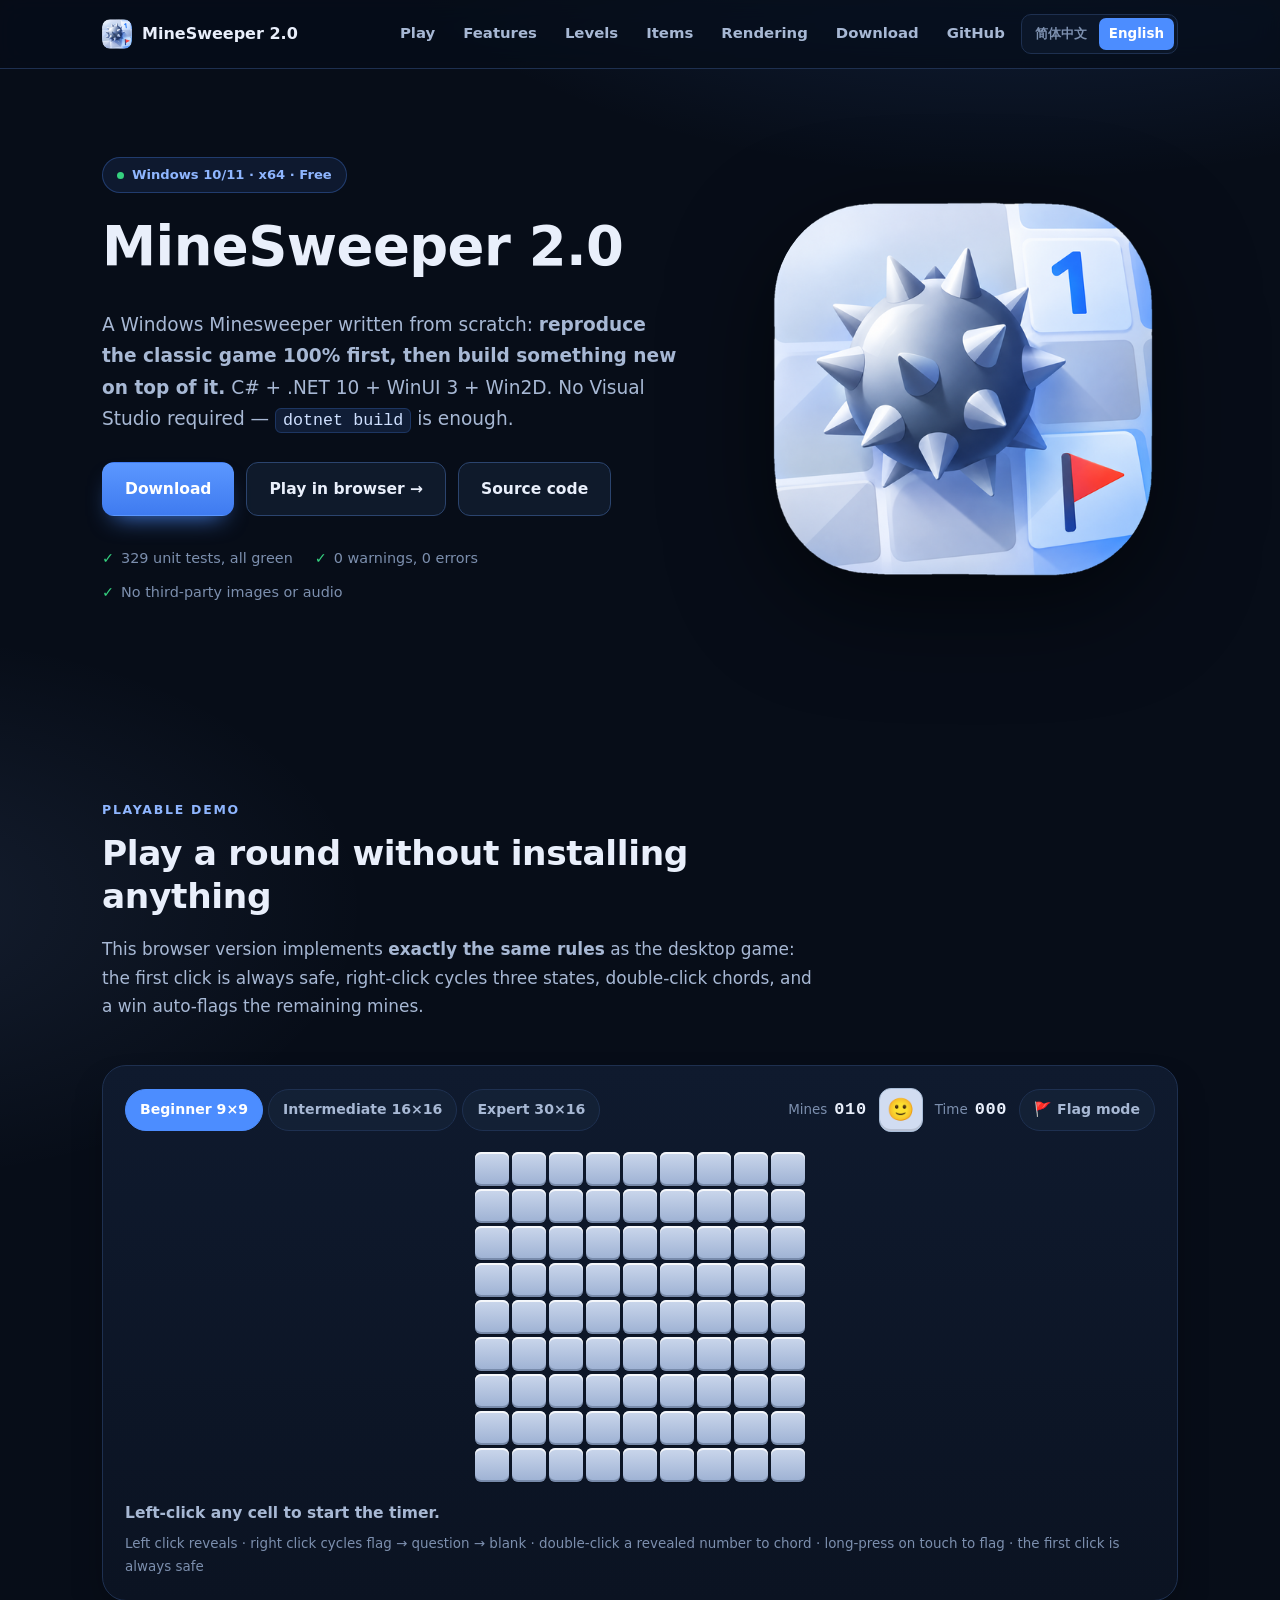
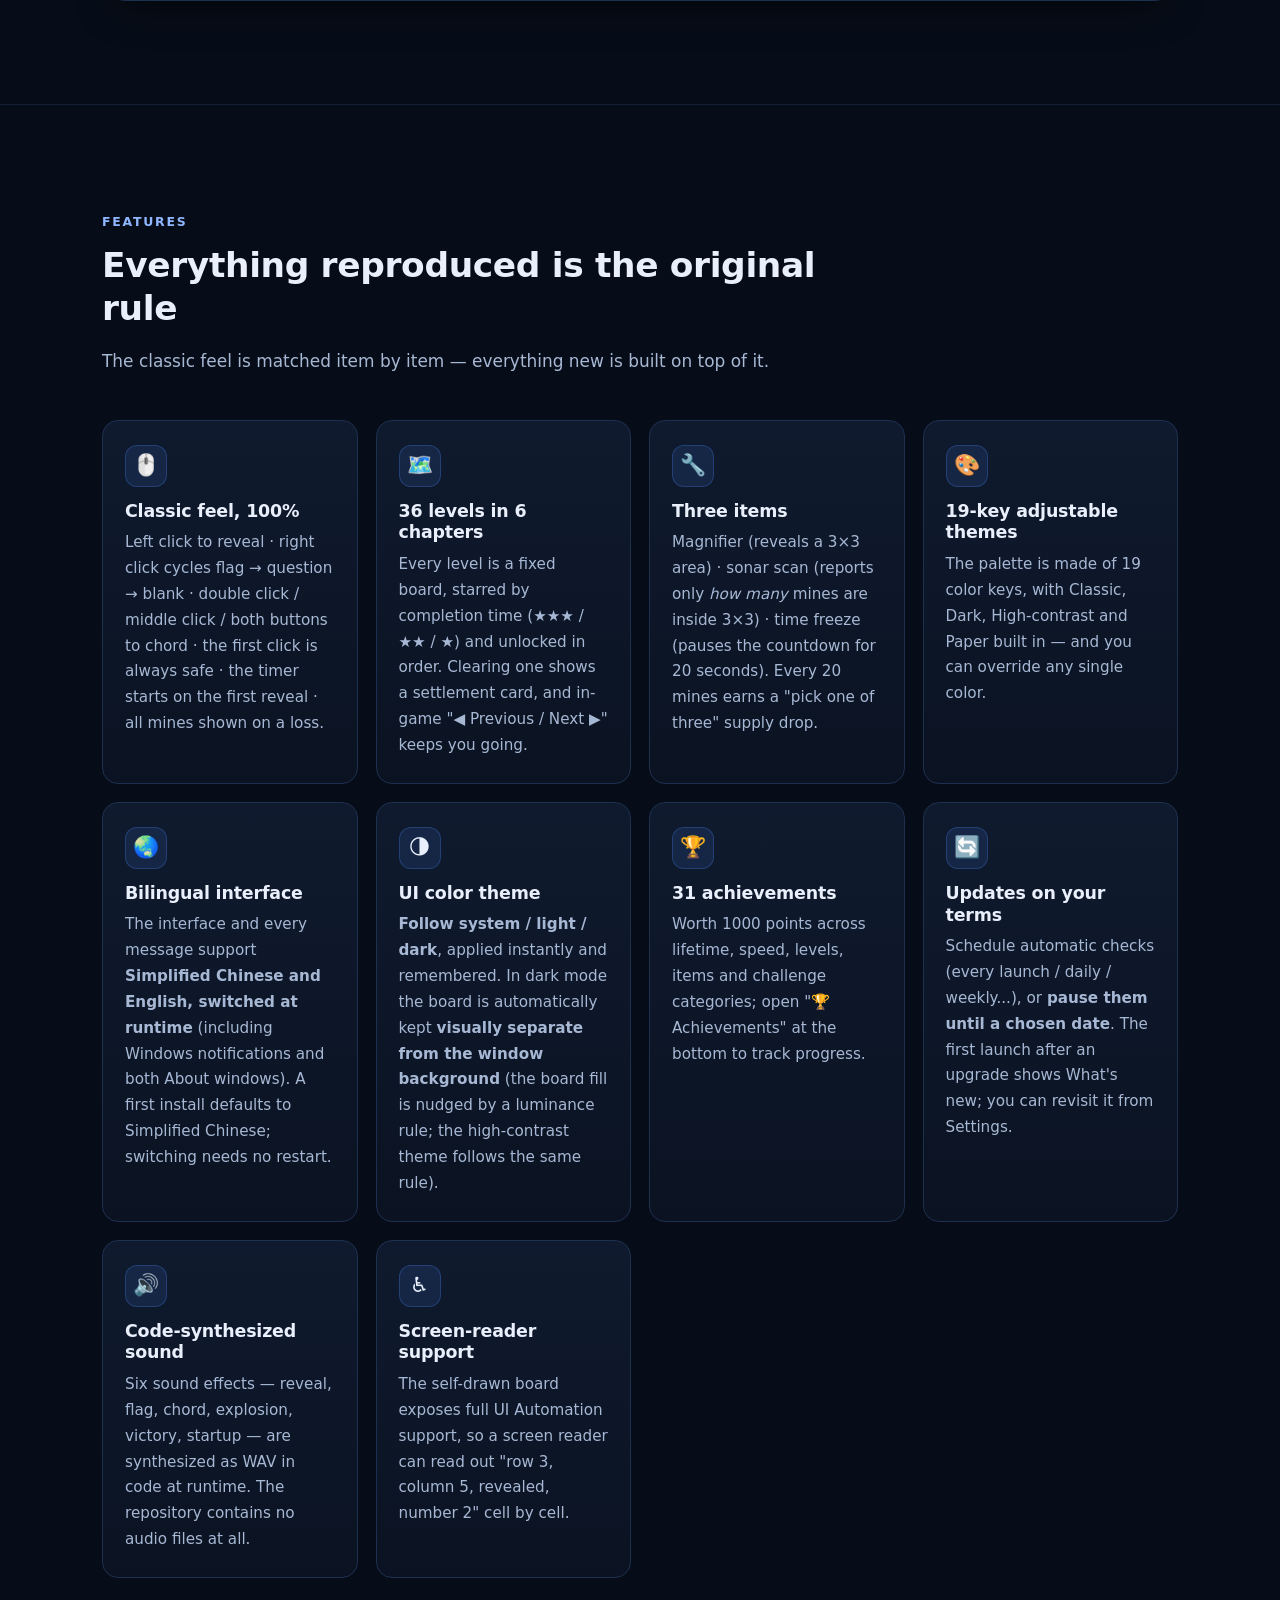
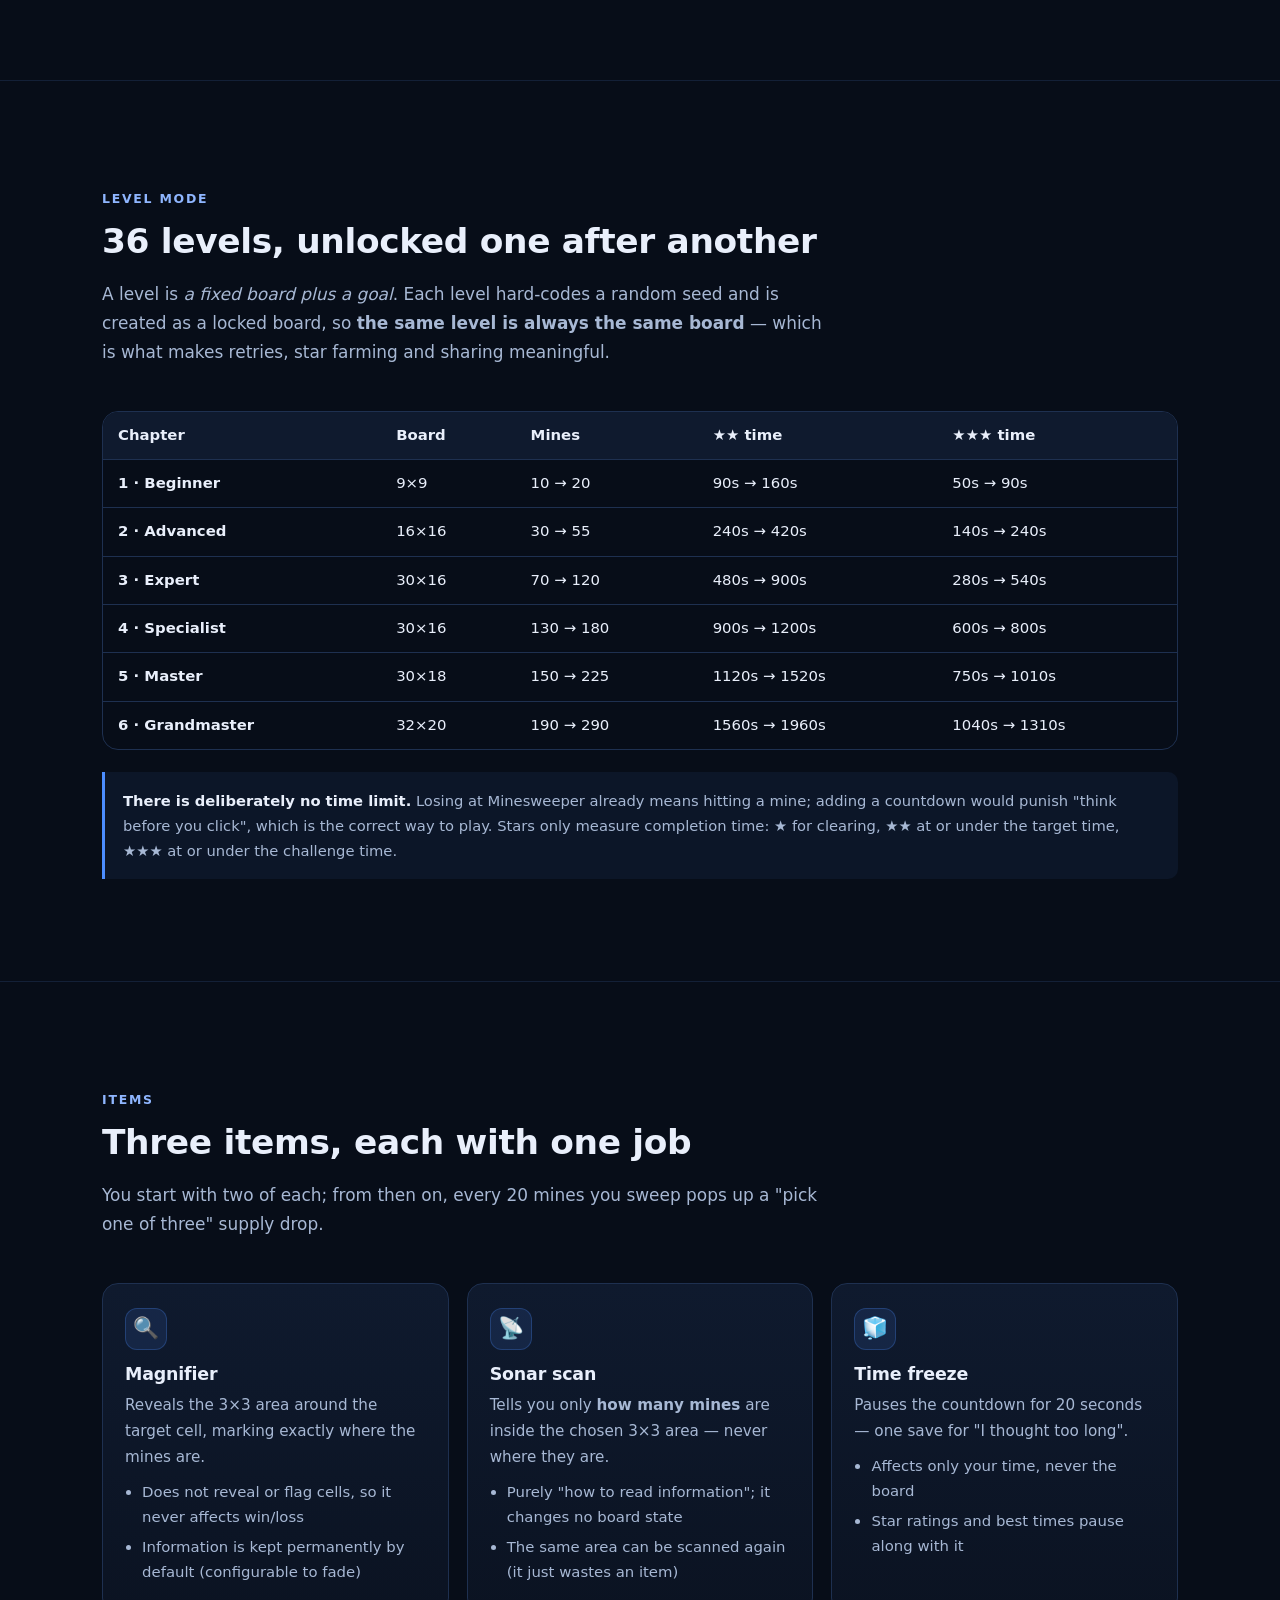
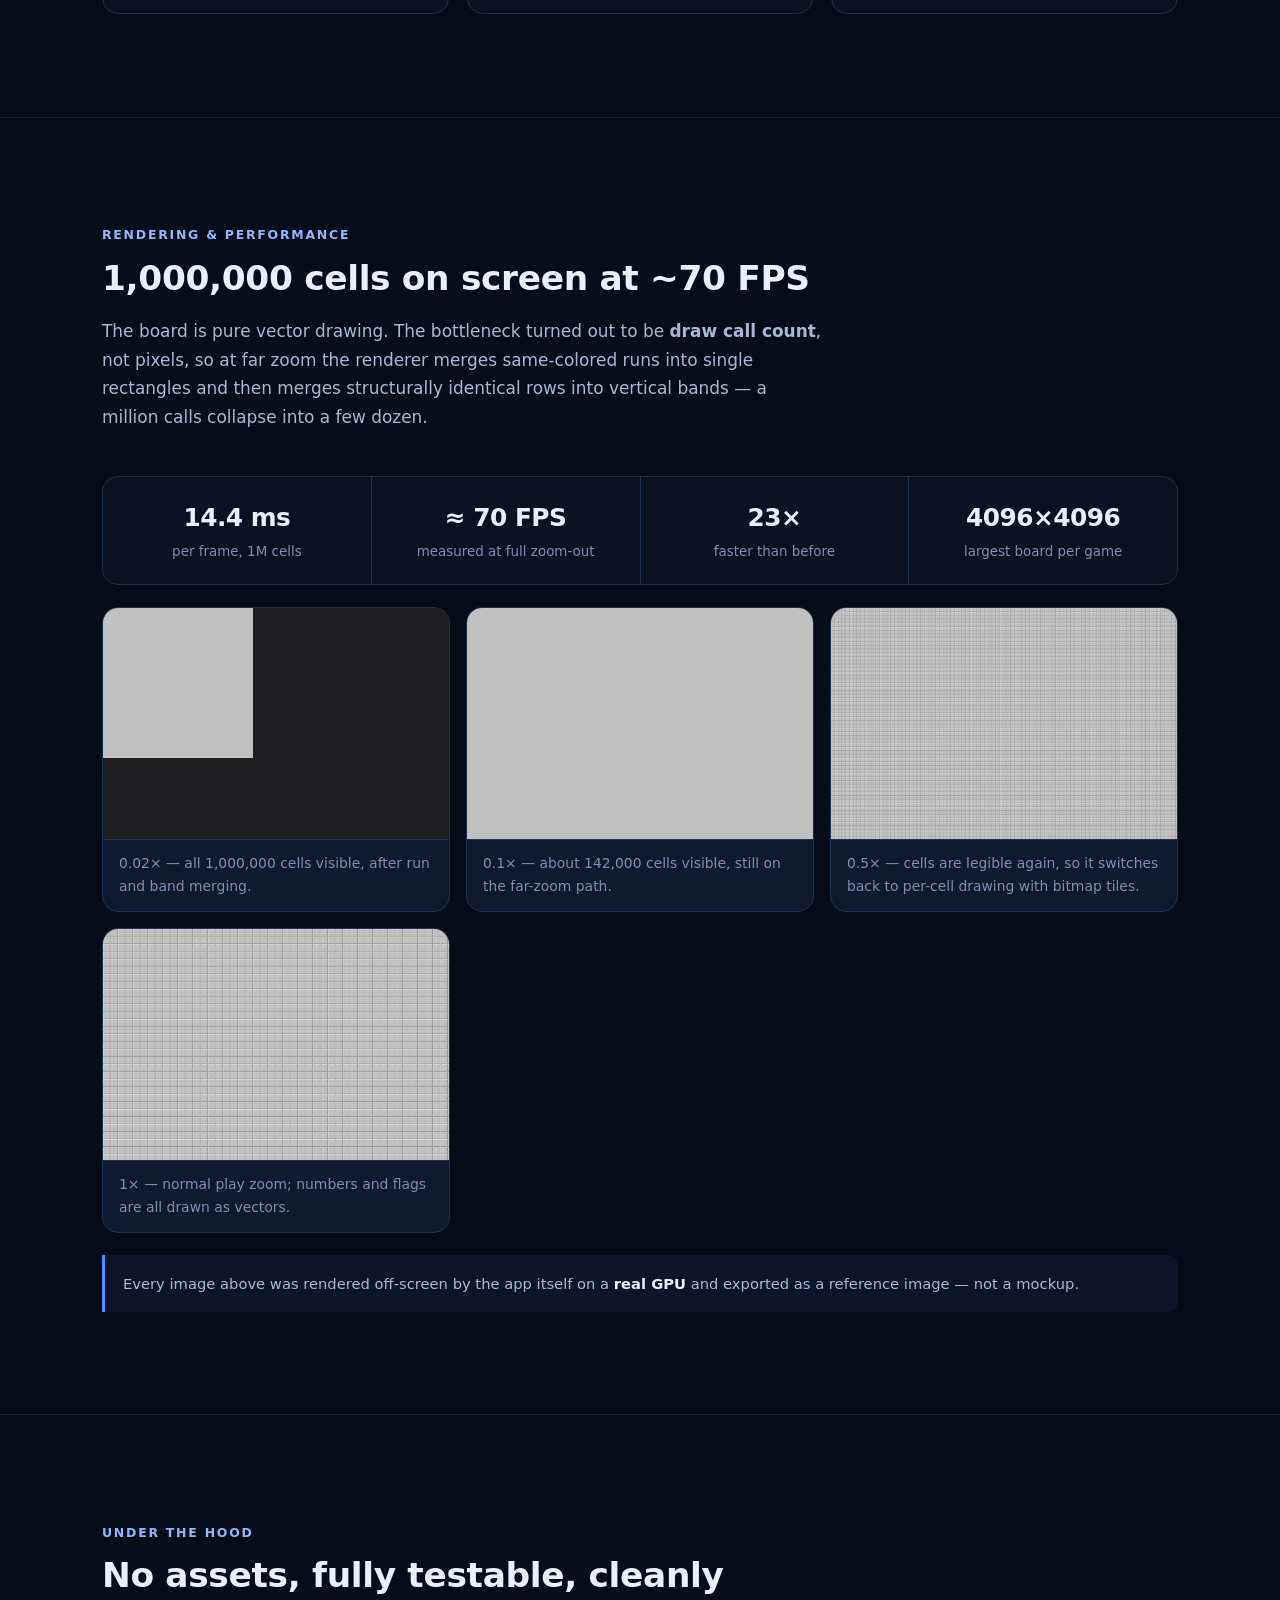
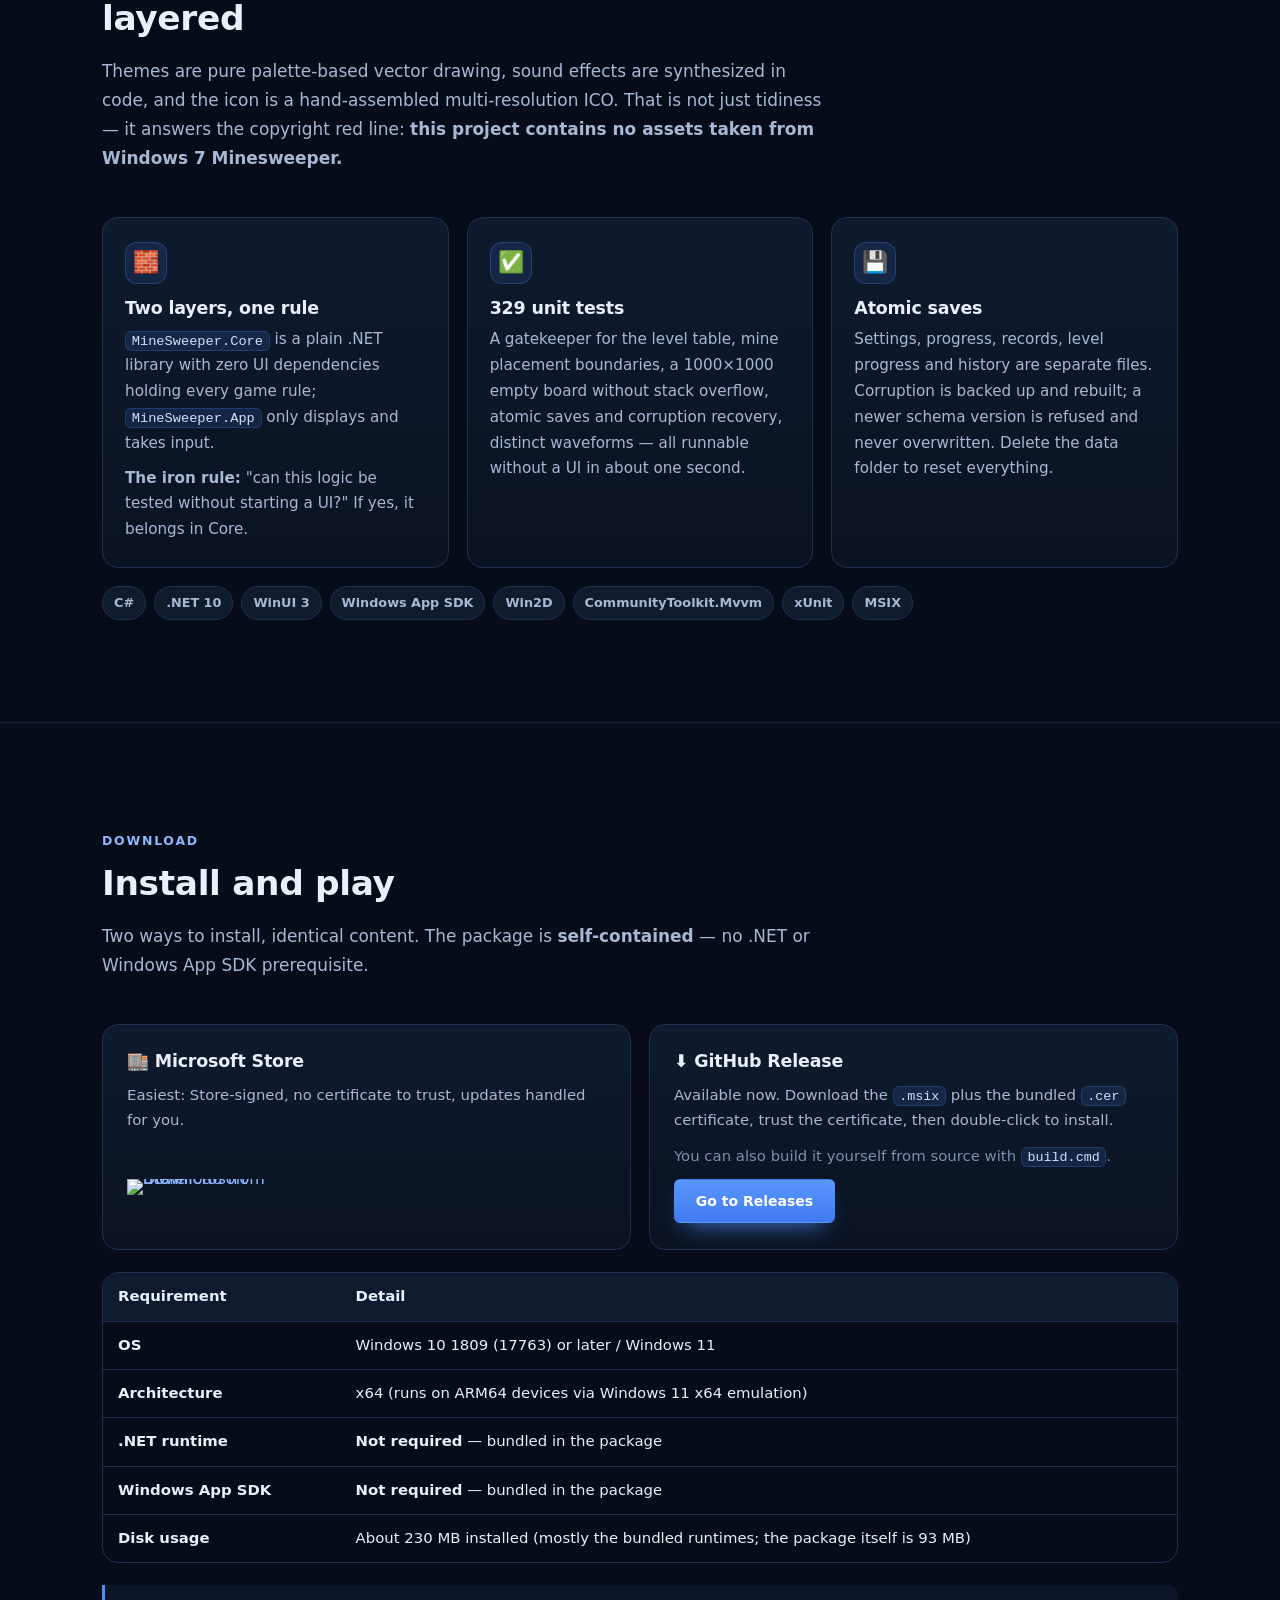
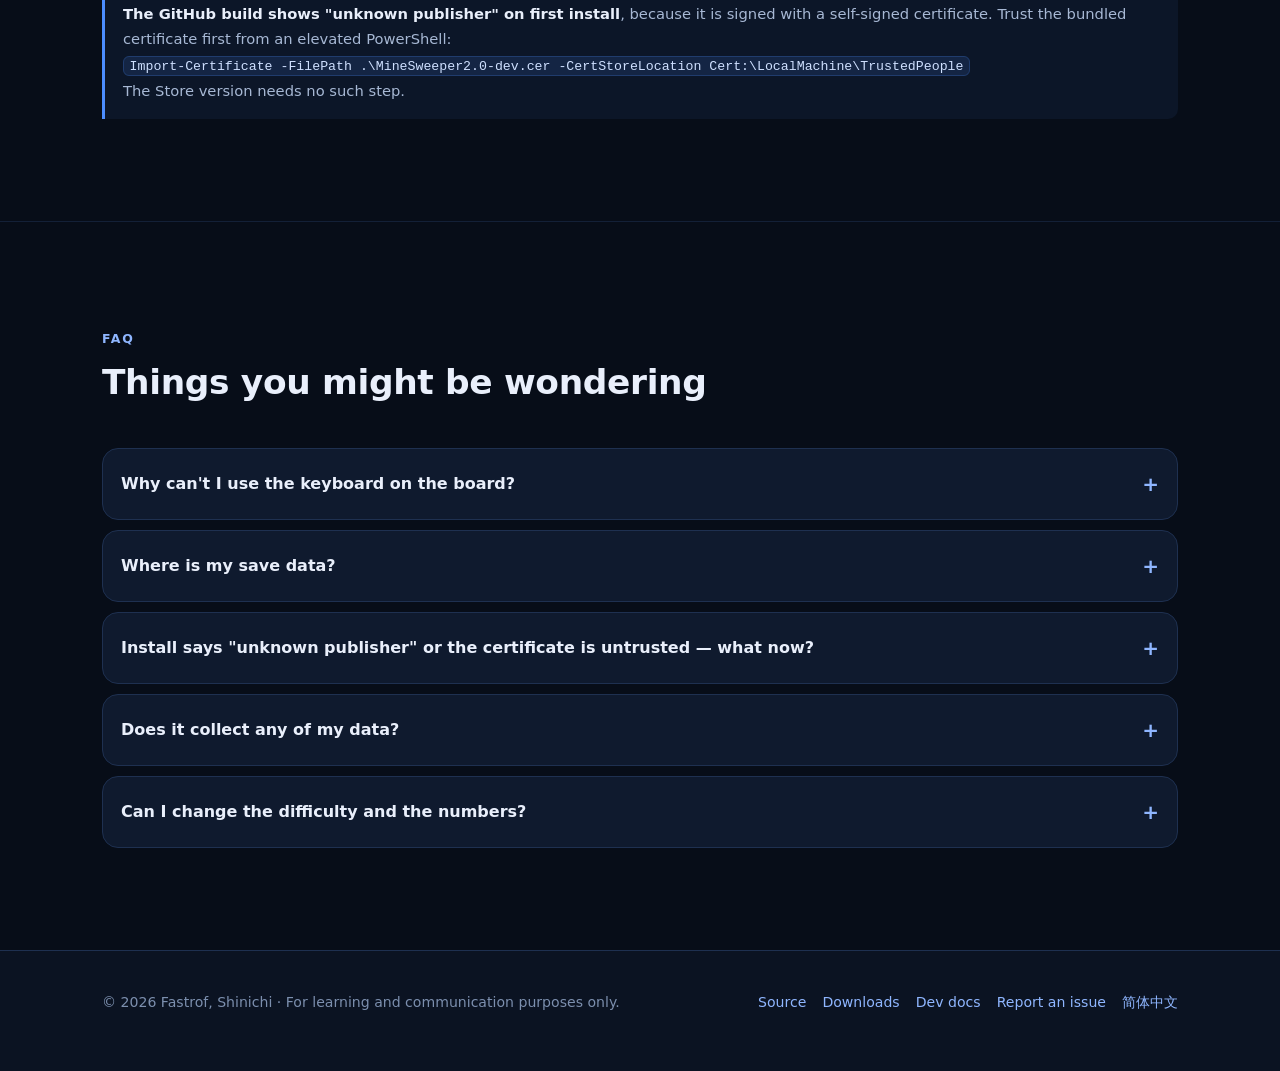
==== docs/en.html @ 9ddb2cdd "Add files via upload" ====
<!DOCTYPE html>
<html lang="en">
<head>
<meta charset="utf-8">
<meta name="viewport" content="width=device-width, initial-scale=1">
<title>MineSweeper 2.0 — a Windows Minesweeper written from scratch</title>
<meta name="description" content="MineSweeper 2.0 is a Windows Minesweeper written from scratch: the classic game reproduced 100%, plus 36 levels, three items, 19-key adjustable themes and code-synthesized sound. No third-party assets, fully offline, collects nothing.">
<meta name="theme-color" content="#070d18">
<meta name="color-scheme" content="dark">

<!-- Social preview -->
<meta property="og:type" content="website">
<meta property="og:title" content="MineSweeper 2.0">
<meta property="og:description" content="Classic Minesweeper reproduced 100% · 36 levels · three items · zero third-party assets · fully offline">
<meta property="og:image" content="assets/img/og-1200x630.png">
<meta property="og:locale" content="en_US">
<meta name="twitter:card" content="summary_large_image">
<meta name="twitter:image" content="assets/img/og-1200x630.png">

<link rel="icon" href="assets/img/favicon.ico" sizes="any">
<link rel="icon" type="image/png" href="assets/img/favicon-32.png">
<link rel="apple-touch-icon" href="assets/img/apple-touch-icon.png">
<link rel="stylesheet" href="assets/css/style.css">
</head>
<body>

<!-- ============================== Header ============================== -->
<header class="site-header">
  <div class="container">
    <a class="brand" href="#top">
      <img src="assets/img/icon-96.png" alt="" width="30" height="30">
      <span>MineSweeper 2.0</span>
    </a>

    <button class="nav-toggle" type="button" aria-expanded="false" aria-controls="site-nav">☰</button>

    <nav class="nav" id="site-nav">
      <a href="#play">Play</a>
      <a href="#features">Features</a>
      <a href="#levels">Levels</a>
      <a href="#items">Items</a>
      <a href="#render">Rendering</a>
      <a href="#download">Download</a>
      <a href="https://github.com/Fastrof/Minesweeper2.0" target="_blank" rel="noopener">GitHub</a>
      <span class="lang">
        <a href="index.html" hreflang="zh-CN" lang="zh-CN">简体中文</a>
        <span class="is-current">English</span>
      </span>
    </nav>
  </div>
</header>

<main id="top">

  <!-- ============================== Hero ============================== -->
  <section class="hero">
    <div class="container">
      <div class="hero-text">
        <p class="hero-tag"><span class="dot" aria-hidden="true"></span> Windows 10/11 · x64 · Free</p>
        <h1>MineSweeper 2.0</h1>
        <p class="lead">
          A Windows Minesweeper written from scratch: <strong>reproduce the classic game 100% first, then build something new on top of it.</strong>
          C# + .NET 10 + WinUI 3 + Win2D. No Visual Studio required — <code>dotnet build</code> is enough.
        </p>

        <div class="btn-row">
          <a class="btn btn--primary" href="https://github.com/Fastrof/Minesweeper2.0/releases" target="_blank" rel="noopener">Download</a>
          <a class="btn btn--ghost" href="#play">Play in browser →</a>
          <a class="btn btn--ghost" href="https://github.com/Fastrof/Minesweeper2.0" target="_blank" rel="noopener">Source code</a>
        </div>

        <ul class="hero-stats">
          <li>329 unit tests, all green</li>
          <li>0 warnings, 0 errors</li>
          <li>No third-party images or audio</li>
        </ul>
      </div>

      <div class="hero-art">
        <img src="assets/img/icon-512.png" alt="MineSweeper 2.0 icon" width="512" height="512">
      </div>
    </div>
  </section>

  <!-- ============================== Playable demo ============================== -->
  <section class="section" id="play">
    <div class="container">
      <div class="section-head reveal">
        <p class="eyebrow">Playable demo</p>
        <h2>Play a round without installing anything</h2>
        <p class="lead">
          This browser version implements <strong>exactly the same rules</strong> as the desktop game:
          the first click is always safe, right-click cycles three states, double-click chords, and a win auto-flags the remaining mines.
        </p>
      </div>

      <div class="game reveal" id="game">
        <div class="game-bar">
          <div class="game-diff" role="group" aria-label="Difficulty">
            <button class="chip is-active" type="button" data-diff="beginner">Beginner 9×9</button>
            <button class="chip" type="button" data-diff="intermediate">Intermediate 16×16</button>
            <button class="chip" type="button" data-diff="expert">Expert 30×16</button>
          </div>
          <div class="game-counters">
            <span class="counter"><span>Mines</span><b id="gm-mines">010</b></span>
            <button class="smiley" type="button" id="gm-reset" title="Restart" aria-label="Restart">🙂</button>
            <span class="counter"><span>Time</span><b id="gm-time">000</b></span>
            <button class="chip" type="button" id="gm-flagmode" title="For touch devices: left click places a flag">🚩 Flag mode</button>
          </div>
        </div>

        <div class="board-wrap">
          <div class="board" id="gm-board" role="grid" aria-label="Minesweeper board"></div>
        </div>

        <p class="game-msg" id="gm-msg" role="status" aria-live="polite">Left-click any cell to start the timer.</p>
        <p class="game-tip">
          Left click reveals · right click cycles flag → question → blank · double-click a revealed number to chord ·
          long-press on touch to flag · the first click is always safe
        </p>
      </div>
    </div>
  </section>

  <!-- ============================== Features ============================== -->
  <section class="section" id="features">
    <div class="container">
      <div class="section-head reveal">
        <p class="eyebrow">Features</p>
        <h2>Everything reproduced is the original rule</h2>
        <p class="lead">The classic feel is matched item by item — everything new is built on top of it.</p>
      </div>

      <div class="cards">
        <article class="card reveal">
          <div class="ico" aria-hidden="true">🖱️</div>
          <h3>Classic feel, 100%</h3>
          <p>Left click to reveal · right click cycles flag → question → blank · double click / middle click / both buttons to chord · the first click is always safe · the timer starts on the first reveal · all mines shown on a loss.</p>
        </article>

        <article class="card reveal">
          <div class="ico" aria-hidden="true">🗺️</div>
          <h3>36 levels in 6 chapters</h3>
          <p>Every level is a fixed board, starred by completion time (★★★ / ★★ / ★) and unlocked in order. Clearing one shows a settlement card, and in-game "◀ Previous / Next ▶" keeps you going.</p>
        </article>

        <article class="card reveal">
          <div class="ico" aria-hidden="true">🔧</div>
          <h3>Three items</h3>
          <p>Magnifier (reveals a 3×3 area) · sonar scan (reports only <em>how many</em> mines are inside 3×3) · time freeze (pauses the countdown for 20 seconds). Every 20 mines earns a "pick one of three" supply drop.</p>
        </article>

        <article class="card reveal">
          <div class="ico" aria-hidden="true">🎨</div>
          <h3>19-key adjustable themes</h3>
          <p>The palette is made of 19 color keys, with Classic, Dark, High-contrast and Paper built in — and you can override any single color.</p>
        </article>

        <article class="card reveal">
          <div class="ico" aria-hidden="true">🌏</div>
          <h3>Bilingual interface</h3>
          <p>The interface and every message support <b>Simplified Chinese and English, switched at runtime</b> (including Windows notifications and both About windows). A first install defaults to Simplified Chinese; switching needs no restart.</p>
        </article>

        <article class="card reveal">
          <div class="ico" aria-hidden="true">🌗</div>
          <h3>UI color theme</h3>
          <p><b>Follow system / light / dark</b>, applied instantly and remembered. In dark mode the board is automatically kept <b>visually separate from the window background</b> (the board fill is nudged by a luminance rule; the high-contrast theme follows the same rule).</p>
        </article>

        <article class="card reveal">
          <div class="ico" aria-hidden="true">🏆</div>
          <h3>31 achievements</h3>
          <p>Worth 1000 points across lifetime, speed, levels, items and challenge categories; open "&#127942; Achievements" at the bottom to track progress.</p>
        </article>

        <article class="card reveal">
          <div class="ico" aria-hidden="true">🔄</div>
          <h3>Updates on your terms</h3>
          <p>Schedule automatic checks (every launch / daily / weekly...), or <b>pause them until a chosen date</b>. The first launch after an upgrade shows What's new; you can revisit it from Settings.</p>
        </article>

        <article class="card reveal">
          <div class="ico" aria-hidden="true">🔊</div>
          <h3>Code-synthesized sound</h3>
          <p>Six sound effects — reveal, flag, chord, explosion, victory, startup — are synthesized as WAV in code at runtime. The repository contains no audio files at all.</p>
        </article>

        <article class="card reveal">
          <div class="ico" aria-hidden="true">♿</div>
          <h3>Screen-reader support</h3>
          <p>The self-drawn board exposes full UI Automation support, so a screen reader can read out "row 3, column 5, revealed, number 2" cell by cell.</p>
        </article>
      </div>
    </div>
  </section>

  <!-- ============================== Levels ============================== -->
  <section class="section" id="levels">
    <div class="container">
      <div class="section-head reveal">
        <p class="eyebrow">Level mode</p>
        <h2>36 levels, unlocked one after another</h2>
        <p class="lead">
          A level is <em>a fixed board plus a goal</em>. Each level hard-codes a random seed and is created as a locked board, so
          <strong>the same level is always the same board</strong> — which is what makes retries, star farming and sharing meaningful.
        </p>
      </div>

      <div class="table-wrap reveal">
        <table>
          <thead>
            <tr><th>Chapter</th><th>Board</th><th>Mines</th><th>★★ time</th><th>★★★ time</th></tr>
          </thead>
          <tbody>
            <tr><td>1 · Beginner</td><td>9×9</td><td>10 → 20</td><td>90s → 160s</td><td>50s → 90s</td></tr>
            <tr><td>2 · Advanced</td><td>16×16</td><td>30 → 55</td><td>240s → 420s</td><td>140s → 240s</td></tr>
            <tr><td>3 · Expert</td><td>30×16</td><td>70 → 120</td><td>480s → 900s</td><td>280s → 540s</td></tr>
            <tr><td>4 · Specialist</td><td>30×16</td><td>130 → 180</td><td>900s → 1200s</td><td>600s → 800s</td></tr>
            <tr><td>5 · Master</td><td>30×18</td><td>150 → 225</td><td>1120s → 1520s</td><td>750s → 1010s</td></tr>
            <tr><td>6 · Grandmaster</td><td>32×20</td><td>190 → 290</td><td>1560s → 1960s</td><td>1040s → 1310s</td></tr>
          </tbody>
        </table>
      </div>

      <div class="callout reveal">
        <strong>There is deliberately no time limit.</strong> Losing at Minesweeper already means hitting a mine; adding a countdown would punish
        "think before you click", which is the correct way to play. Stars only measure completion time:
        ★ for clearing, ★★ at or under the target time, ★★★ at or under the challenge time.
      </div>
    </div>
  </section>

  <!-- ============================== Items ============================== -->
  <section class="section" id="items">
    <div class="container">
      <div class="section-head reveal">
        <p class="eyebrow">Items</p>
        <h2>Three items, each with one job</h2>
        <p class="lead">You start with two of each; from then on, every 20 mines you sweep pops up a "pick one of three" supply drop.</p>
      </div>

      <div class="cards">
        <article class="card reveal">
          <div class="ico" aria-hidden="true">🔍</div>
          <h3>Magnifier</h3>
          <p>Reveals the 3×3 area around the target cell, marking exactly where the mines are.</p>
          <ul>
            <li>Does not reveal or flag cells, so it never affects win/loss</li>
            <li>Information is kept permanently by default (configurable to fade)</li>
          </ul>
        </article>

        <article class="card reveal">
          <div class="ico" aria-hidden="true">📡</div>
          <h3>Sonar scan</h3>
          <p>Tells you only <strong>how many mines</strong> are inside the chosen 3×3 area — never where they are.</p>
          <ul>
            <li>Purely "how to read information"; it changes no board state</li>
            <li>The same area can be scanned again (it just wastes an item)</li>
          </ul>
        </article>

        <article class="card reveal">
          <div class="ico" aria-hidden="true">🧊</div>
          <h3>Time freeze</h3>
          <p>Pauses the countdown for 20 seconds — one save for "I thought too long".</p>
          <ul>
            <li>Affects only your time, never the board</li>
            <li>Star ratings and best times pause along with it</li>
          </ul>
        </article>
      </div>
    </div>
  </section>

  <!-- ============================== Rendering ============================== -->
  <section class="section" id="render">
    <div class="container">
      <div class="section-head reveal">
        <p class="eyebrow">Rendering &amp; performance</p>
        <h2>1,000,000 cells on screen at ~70 FPS</h2>
        <p class="lead">
          The board is pure vector drawing. The bottleneck turned out to be <strong>draw call count</strong>, not pixels, so at far zoom the renderer
          merges same-colored runs into single rectangles and then merges structurally identical rows into vertical bands — a million calls collapse
          into a few dozen.
        </p>
      </div>

      <ul class="stat-band reveal">
        <li><b>14.4 ms</b><span>per frame, 1M cells</span></li>
        <li><b>≈ 70 FPS</b><span>measured at full zoom-out</span></li>
        <li><b>23×</b><span>faster than before</span></li>
        <li><b>4096×4096</b><span>largest board per game</span></li>
      </ul>

      <div class="gallery" style="margin-top:22px">
        <figure class="figure reveal">
          <img src="assets/img/board-full.png" alt="1000x1000 board rendered fully zoomed out" width="1200" height="800" loading="lazy">
          <figcaption>0.02× — all 1,000,000 cells visible, after run and band merging.</figcaption>
        </figure>
        <figure class="figure reveal">
          <img src="assets/img/board-zoom-01.png" alt="Board at 0.1x zoom" width="1200" height="800" loading="lazy">
          <figcaption>0.1× — about 142,000 cells visible, still on the far-zoom path.</figcaption>
        </figure>
        <figure class="figure reveal">
          <img src="assets/img/board-zoom-05.png" alt="Board at 0.5x zoom" width="1200" height="800" loading="lazy">
          <figcaption>0.5× — cells are legible again, so it switches back to per-cell drawing with bitmap tiles.</figcaption>
        </figure>
        <figure class="figure reveal">
          <img src="assets/img/board-zoom-1.png" alt="Board at 1x zoom" width="1200" height="800" loading="lazy">
          <figcaption>1× — normal play zoom; numbers and flags are all drawn as vectors.</figcaption>
        </figure>
</div>

      <div class="callout reveal">
        Every image above was rendered off-screen by the app itself on a <strong>real GPU</strong> and exported as a reference image — not a mockup.
      </div>
    </div>
  </section>

  <!-- ============================== Tech ============================== -->
  <section class="section" id="tech">
    <div class="container">
      <div class="section-head reveal">
        <p class="eyebrow">Under the hood</p>
        <h2>No assets, fully testable, cleanly layered</h2>
        <p class="lead">
          Themes are pure palette-based vector drawing, sound effects are synthesized in code, and the icon is a hand-assembled multi-resolution ICO.
          That is not just tidiness — it answers the copyright red line: <strong>this project contains no assets taken from Windows 7 Minesweeper.</strong>
        </p>
      </div>

      <div class="cards">
        <article class="card reveal">
          <div class="ico" aria-hidden="true">🧱</div>
          <h3>Two layers, one rule</h3>
          <p><code>MineSweeper.Core</code> is a plain .NET library with zero UI dependencies holding every game rule; <code>MineSweeper.App</code> only displays and takes input.</p>
          <p style="margin-top:.6em"><strong>The iron rule:</strong> "can this logic be tested without starting a UI?" If yes, it belongs in Core.</p>
        </article>
        <article class="card reveal">
          <div class="ico" aria-hidden="true">✅</div>
          <h3>329 unit tests</h3>
          <p>A gatekeeper for the level table, mine placement boundaries, a 1000×1000 empty board without stack overflow, atomic saves and corruption recovery, distinct waveforms — all runnable without a UI in about one second.</p>
        </article>
        <article class="card reveal">
          <div class="ico" aria-hidden="true">💾</div>
          <h3>Atomic saves</h3>
          <p>Settings, progress, records, level progress and history are separate files. Corruption is backed up and rebuilt; a newer schema version is refused and never overwritten. Delete the data folder to reset everything.</p>
        </article>
      </div>

      <div class="badge-row reveal">
        <span class="badge">C#</span>
        <span class="badge">.NET 10</span>
        <span class="badge">WinUI 3</span>
        <span class="badge">Windows App SDK</span>
        <span class="badge">Win2D</span>
        <span class="badge">CommunityToolkit.Mvvm</span>
        <span class="badge">xUnit</span>
        <span class="badge">MSIX</span>
      </div>
    </div>
  </section>

  <!-- ============================== Download ============================== -->
  <section class="section" id="download">
    <div class="container">
      <div class="section-head reveal">
        <p class="eyebrow">Download</p>
        <h2>Install and play</h2>
        <p class="lead">Two ways to install, identical content. The package is <strong>self-contained</strong> — no .NET or Windows App SDK prerequisite.</p>
      </div>

<div class="dl-grid">
        <article class="dl-card reveal">
          <h3>🏬 Microsoft Store</h3>
          <p>Easiest: Store-signed, no certificate to trust, updates handled for you.</p>
          <!-- 商店已上架：徽章与 GitHub 按钮同尺寸(161x44)，在下载卡片底部对齐。 -->
          <a class="store-badge" href="https://apps.microsoft.com/detail/9NKR2M2ZDDL3" target="_blank" rel="noopener"
           aria-label="Download from the Microsoft Store">
          <img src="assets/svg/ms-store-badge.svg" alt="Download from the Microsoft Store"
               width="161" height="44">
        </a>
        </article>

        <article class="dl-card reveal">
          <h3>⬇️ GitHub Release</h3>
          <p>Available now. Download the <code>.msix</code> plus the bundled <code>.cer</code> certificate, trust the certificate, then double-click to install.</p>
          <p class="dl-note">You can also build it yourself from source with <code>build.cmd</code>.</p>
          <a class="btn btn--primary dl-badge-btn" href="https://github.com/Fastrof/Minesweeper2.0/releases" target="_blank" rel="noopener">Go to Releases</a>
        </article>
      </div>

      <div class="table-wrap reveal" style="margin-top:22px">
        <table>
          <thead><tr><th>Requirement</th><th>Detail</th></tr></thead>
          <tbody>
            <tr><td>OS</td><td>Windows 10 1809 (17763) or later / Windows 11</td></tr>
            <tr><td>Architecture</td><td>x64 (runs on ARM64 devices via Windows 11 x64 emulation)</td></tr>
            <tr><td>.NET runtime</td><td><strong>Not required</strong> — bundled in the package</td></tr>
            <tr><td>Windows App SDK</td><td><strong>Not required</strong> — bundled in the package</td></tr>
            <tr><td>Disk usage</td><td>About 230 MB installed (mostly the bundled runtimes; the package itself is 93 MB)</td></tr>
          </tbody>
        </table>
      </div>

      <div class="callout reveal">
        <strong>The GitHub build shows "unknown publisher" on first install</strong>, because it is signed with a self-signed certificate.
        Trust the bundled certificate first from an elevated PowerShell:
        <br><code>Import-Certificate -FilePath .\MineSweeper2.0-dev.cer -CertStoreLocation Cert:\LocalMachine\TrustedPeople</code>
        <br>The Store version needs no such step.
      </div>
    </div>
  </section>

  <!-- ============================== FAQ ============================== -->
  <section class="section" id="faq">
    <div class="container">
      <div class="section-head reveal">
        <p class="eyebrow">FAQ</p>
        <h2>Things you might be wondering</h2>
      </div>

      <div class="faq reveal">
        <details>
          <summary>Why can't I use the keyboard on the board?</summary>
          <p>That is intentional — the project owner required pure mouse control, so the board is not focusable and has no focus ring. Text fields in the settings panel (seed, share code) still accept keyboard input. Arrow keys, Enter and Space do nothing on the board; that is not a malfunction.</p>
        </details>

        <details>
          <summary>Where is my save data?</summary>
          <p>For the unpackaged build: <code>%LOCALAPPDATA%\MineSweeper2\</code>. For the Store build: the app's local data folder. It holds <code>settings.json</code>, <code>progress.json</code> (progress and items), <code>levelprogress.json</code>, <code>records.json</code> (best times), <code>history.json</code> (lifetime stats), <code>config.json</code> (hand-editable configuration) and <code>app.log</code>. <strong>Deleting that folder resets everything.</strong></p>
        </details>

        <details>
          <summary>Install says "unknown publisher" or the certificate is untrusted — what now?</summary>
          <p>The GitHub Release build uses a self-signed certificate, so the bundled <code>.cer</code> must be installed into the Trusted People store first (see the command above). The Microsoft Store version is signed by the Store and shows no such prompt.</p>
        </details>

        <details>
          <summary>Does it collect any of my data?</summary>
          <p>No. There is no networking code, no account, no telemetry and no ads; all saves stay on your machine and are deleted when you uninstall. See the <a href="https://github.com/Fastrof/Minesweeper2.0/blob/main/PRIVACY.md" target="_blank" rel="noopener">privacy policy</a>.</p>
        </details>

        <details>
          <summary>Can I change the difficulty and the numbers?</summary>
          <p>Yes. The settings panel lets you set board width, height and mine count (up to 4096×4096); item thresholds, magnifier radius and freeze duration live in <code>config.json</code> with no rebuild needed. All level numbers are in one table: <code>Core/Levels/LevelTable.cs</code>.</p>
        </details>
      </div>
    </div>
  </section>

</main>

<!-- ============================== Footer ============================== -->
<footer class="site-footer">
  <div class="container">
    <p>© <span id="year">2026</span> Fastrof, Shinichi · For learning and communication purposes only.</p>
    <nav>
      <a href="https://github.com/Fastrof/Minesweeper2.0" target="_blank" rel="noopener">Source</a>
      <a href="https://github.com/Fastrof/Minesweeper2.0/releases" target="_blank" rel="noopener">Downloads</a>
      <a href="https://github.com/Fastrof/Minesweeper2.0/blob/main/docs/DEVELOPMENT.md" target="_blank" rel="noopener">Dev docs</a>
      <a href="https://github.com/Fastrof/Minesweeper2.0/issues" target="_blank" rel="noopener">Report an issue</a>
      <a href="index.html" hreflang="zh-CN" lang="zh-CN">简体中文</a>
    </nav>
  </div>
</footer>

<script src="assets/js/site.js"></script>
<script src="assets/js/minesweeper.js"></script>
</body>
</html>
---- docs/assets/css/style.css ----
/* ==========================================================================
   扫雷 2.0 / MineSweeper 2.0 —— 项目主页样式表
   · 零依赖、无外部字体、无 CDN，可直接放在 GitHub Pages 子路径下
   · 配色取自程序图标本身（深蓝底 + 浅蓝高光，磁贴底色 #D1DCF1）
   ========================================================================== */

/* ------------------------------------------------------------------ 1. 变量 */
:root {
  color-scheme: dark;

  --bg: #070d18;
  --bg-soft: #0b1322;
  --card: #0f1a2e;
  --card-hi: #142338;
  --line: #1e3050;
  --line-hi: #2b446e;

  --text: #e9effb;
  --text-dim: #a7b8d4;
  --text-mute: #7c8fae;

  --accent: #4c8dff;
  --accent-soft: #8fb6ff;
  --brand-tile: #d1dcf1;
  --win: #35d07f;
  --lose: #ff5a5a;

  --radius-s: 10px;
  --radius: 16px;
  --radius-l: 24px;
  --shadow: 0 18px 40px -18px rgba(0, 0, 0, .75);
  --ring: 0 0 0 3px rgba(76, 141, 255, .45);

  --maxw: 1140px;
  --pad: clamp(16px, 4vw, 32px);
  --mono: ui-monospace, "Cascadia Mono", "SFMono-Regular", Consolas, "Liberation Mono", monospace;
  --sans: system-ui, -apple-system, "Segoe UI", "Microsoft YaHei UI", "Microsoft YaHei", "PingFang SC", "Hiragino Sans GB", sans-serif;
}

/* ------------------------------------------------------------------ 2. 基础 */
*, *::before, *::after { box-sizing: border-box; }

html { scroll-behavior: smooth; scroll-padding-top: 84px; }

body {
  margin: 0;
  font-family: var(--sans);
  font-size: 16px;
  line-height: 1.7;
  color: var(--text);
  background:
    radial-gradient(1200px 600px at 80% -180px, rgba(76, 141, 255, .22), transparent 60%),
    radial-gradient(900px 500px at -10% 10%, rgba(143, 182, 255, .10), transparent 55%),
    var(--bg);
  -webkit-font-smoothing: antialiased;
  text-rendering: optimizeLegibility;
}

img { max-width: 100%; height: auto; display: block; }

a { color: var(--accent-soft); text-decoration: none; }
a:hover { text-decoration: underline; }

:focus-visible { outline: none; box-shadow: var(--ring); border-radius: 8px; }

h1, h2, h3 { line-height: 1.25; margin: 0 0 .5em; letter-spacing: -.01em; }
h1 { font-size: clamp(2.1rem, 5.5vw, 3.4rem); font-weight: 800; }
h2 { font-size: clamp(1.5rem, 3.4vw, 2.15rem); font-weight: 750; }
h3 { font-size: 1.09rem; font-weight: 700; }
p { margin: 0 0 1em; color: var(--text-dim); }

code, kbd, pre { font-family: var(--mono); font-size: .9em; }
code {
  background: rgba(76, 141, 255, .13);
  border: 1px solid rgba(76, 141, 255, .22);
  padding: .12em .42em;
  border-radius: 6px;
  color: #cfe0ff;
}
kbd {
  background: #16243c; border: 1px solid var(--line-hi);
  border-bottom-width: 2px; border-radius: 6px; padding: .1em .45em; color: var(--text);
}

hr { border: 0; border-top: 1px solid var(--line); margin: 3rem 0; }

/* ------------------------------------------------------- 3. 布局与容器 */
.container { width: 100%; max-width: var(--maxw); margin-inline: auto; padding-inline: var(--pad); }

.section { padding: clamp(56px, 8vw, 104px) 0; }
.section--tight { padding-top: 0; }
.section + .section { border-top: 1px solid rgba(30, 48, 80, .55); }

.section-head { max-width: 720px; margin-bottom: clamp(28px, 4vw, 44px); }
.section-head--center { margin-inline: auto; text-align: center; }

.eyebrow {
  display: inline-block; margin: 0 0 .7rem;
  font-size: .78rem; font-weight: 700; letter-spacing: .14em; text-transform: uppercase;
  color: var(--accent-soft);
}
.lead { font-size: 1.06rem; color: var(--text-dim); }

/* ------------------------------------------------------------- 4. 顶栏 */
.site-header {
  position: sticky; top: 0; z-index: 40;
  backdrop-filter: saturate(160%) blur(12px);
  background: rgba(7, 13, 24, .78);
  border-bottom: 1px solid var(--line);
}
.site-header .container { display: flex; align-items: center; gap: 18px; height: 68px; }

.brand { display: flex; align-items: center; gap: 10px; font-weight: 750; color: var(--text); }
.brand:hover { text-decoration: none; }
.brand img { width: 30px; height: 30px; border-radius: 8px; }
.brand span { white-space: nowrap; }

.nav { margin-left: auto; display: flex; align-items: center; gap: 4px; }
.nav a {
  padding: 8px 12px; border-radius: 9px; color: var(--text-dim);
  font-size: .93rem; font-weight: 600;
}
.nav a:hover { background: var(--card-hi); color: var(--text); text-decoration: none; }

.lang {
  display: flex; align-items: center; gap: 2px; padding: 3px;
  border: 1px solid var(--line); border-radius: 10px; background: rgba(15, 26, 46, .7);
}
.lang a, .lang span {
  padding: 5px 10px; border-radius: 7px; font-size: .84rem; font-weight: 700; color: var(--text-mute);
}
.lang a:hover { text-decoration: none; color: var(--text); }
.lang .is-current { background: var(--accent); color: #fff; }

.nav-toggle {
  display: none; margin-left: auto;
  background: var(--card-hi); border: 1px solid var(--line); color: var(--text);
  border-radius: 10px; padding: 8px 12px; font-size: 1rem; cursor: pointer;
}

/* ------------------------------------------------------------- 5. 按钮 */
.btn {
  display: inline-flex; align-items: center; justify-content: center; gap: .5em;
  padding: 13px 22px; border-radius: 12px; border: 1px solid transparent;
  font: inherit; font-weight: 700; font-size: .97rem; cursor: pointer;
  transition: transform .16s ease, box-shadow .16s ease, background .16s ease, border-color .16s ease;
}
.btn:hover { text-decoration: none; transform: translateY(-2px); }
.btn:active { transform: translateY(0); }

.btn--primary { background: linear-gradient(180deg, #5b97ff, #3f7bf0); color: #fff; box-shadow: 0 12px 24px -12px rgba(76, 141, 255, .9); }
.btn--primary:hover { box-shadow: 0 18px 30px -14px rgba(76, 141, 255, 1); }

.btn--ghost { background: rgba(20, 35, 56, .6); border-color: var(--line-hi); color: var(--text); }
.btn--ghost:hover { background: var(--card-hi); border-color: var(--accent); }

.btn--soon { opacity: .6; cursor: not-allowed; }
.btn--soon:hover { transform: none; }

.btn-row { display: flex; flex-wrap: wrap; gap: 12px; margin-top: 26px; }

/* ------------------------------------------------------------- 6. 首屏 */
.hero { padding: clamp(44px, 7vw, 88px) 0 clamp(40px, 6vw, 72px); }
.hero .container {
  display: grid; grid-template-columns: minmax(0, 1.15fr) minmax(0, .85fr);
  gap: clamp(28px, 5vw, 64px); align-items: center;
}
.hero-tag {
  display: inline-flex; align-items: center; gap: 8px; margin-bottom: 20px;
  padding: 6px 14px; border-radius: 999px; font-size: .82rem; font-weight: 700;
  color: var(--accent-soft); background: rgba(76, 141, 255, .1); border: 1px solid rgba(76, 141, 255, .3);
}
.hero-tag .dot { width: 7px; height: 7px; border-radius: 50%; background: var(--win); }
.hero p.lead { font-size: clamp(1rem, 2.2vw, 1.16rem); max-width: 34em; }
.hero-art { position: relative; display: grid; place-items: center; }
.hero-art img {
  width: min(100%, 380px); border-radius: 28%;
  filter: drop-shadow(0 30px 50px rgba(0, 0, 0, .55));
  animation: float 7s ease-in-out infinite;
}
.hero-art::after {
  content: ""; position: absolute; inset: 12% 6% -6% 6%; z-index: -1;
  background: radial-gradient(closest-side, rgba(76, 141, 255, .35), transparent 70%);
  filter: blur(24px);
}
@keyframes float { 0%, 100% { transform: translateY(-8px); } 50% { transform: translateY(8px); } }

.hero-stats { display: flex; flex-wrap: wrap; gap: 10px 22px; margin-top: 30px; padding: 0; list-style: none; }
.hero-stats li { color: var(--text-mute); font-size: .9rem; display: flex; align-items: center; gap: 7px; }
.hero-stats li::before { content: "✓"; color: var(--win); font-weight: 800; }

/* --------------------------------------------------------- 7. 卡片网格 */
.cards { display: grid; gap: 18px; grid-template-columns: repeat(auto-fit, minmax(255px, 1fr)); }
.card {
  padding: 24px 22px; background: linear-gradient(180deg, var(--card), var(--bg-soft));
  border: 1px solid var(--line); border-radius: var(--radius);
  transition: border-color .18s ease, transform .18s ease, box-shadow .18s ease;
}
.card:hover { border-color: var(--line-hi); transform: translateY(-3px); box-shadow: var(--shadow); }
.card h3 { margin-bottom: .45em; }
.card p { margin: 0; font-size: .95rem; }
.card .ico {
  display: grid; place-items: center; width: 42px; height: 42px; margin-bottom: 14px;
  font-size: 21px; border-radius: 12px;
  background: rgba(76, 141, 255, .12); border: 1px solid rgba(76, 141, 255, .26);
}
.card ul { margin: .6em 0 0; padding-left: 1.15em; color: var(--text-dim); font-size: .93rem; }
.card li { margin-bottom: .28em; }

/* ----------------------------------------------------------- 8. 数据条 */
.stat-band {
  display: grid; gap: 1px; margin: 0; padding: 0; list-style: none;
  grid-template-columns: repeat(auto-fit, minmax(160px, 1fr));
  background: var(--line); border: 1px solid var(--line); border-radius: var(--radius); overflow: hidden;
}
.stat-band li { background: var(--bg-soft); padding: 20px 18px; text-align: center; }
.stat-band b { display: block; font-size: 1.55rem; font-weight: 800; color: var(--text); letter-spacing: -.02em; }
.stat-band span { display: block; margin-top: 2px; font-size: .84rem; color: var(--text-mute); }

/* ------------------------------------------------------------- 9. 表格 */
.table-wrap { overflow-x: auto; border: 1px solid var(--line); border-radius: var(--radius); }
table { width: 100%; border-collapse: collapse; font-size: .93rem; min-width: 520px; }
th, td { padding: 11px 15px; text-align: left; border-bottom: 1px solid var(--line); }
th { background: var(--card); color: var(--text); font-weight: 700; white-space: nowrap; }
tbody tr:last-child td { border-bottom: 0; }
tbody tr:hover td { background: rgba(76, 141, 255, .06); }
td:first-child { color: var(--text); font-weight: 600; }

/* ------------------------------------------------------------- 10. 图片 */
.figure { margin: 0; border: 1px solid var(--line); border-radius: var(--radius); overflow: hidden; background: var(--card); }
.figure img { width: 100%; display: block; }
.figure figcaption { padding: 12px 16px; font-size: .87rem; color: var(--text-mute); border-top: 1px solid var(--line); }
.gallery { display: grid; gap: 16px; grid-template-columns: repeat(auto-fit, minmax(280px, 1fr)); }

/* --------------------------------------------------------- 11. 试玩区 */
.game {
  padding: clamp(14px, 2.5vw, 22px);
  background: linear-gradient(180deg, var(--card), var(--bg-soft));
  border: 1px solid var(--line); border-radius: var(--radius-l); box-shadow: var(--shadow);
}
.game-bar { display: flex; flex-wrap: wrap; align-items: center; gap: 12px; margin-bottom: 16px; }
.game-counters { display: flex; align-items: center; gap: 12px; margin-left: auto; }

.chip {
  font: inherit; font-size: .88rem; font-weight: 700; cursor: pointer;
  padding: 8px 14px; border-radius: 999px; color: var(--text-dim);
  background: rgba(20, 35, 56, .75); border: 1px solid var(--line);
  transition: background .15s ease, color .15s ease, border-color .15s ease;
}
.chip:hover { color: var(--text); border-color: var(--line-hi); }
.chip.is-active { background: var(--accent); border-color: var(--accent); color: #fff; }
.chip.is-on { background: rgba(53, 208, 127, .18); border-color: var(--win); color: #b7f0d1; }

.counter { display: flex; align-items: baseline; gap: 7px; font-size: .84rem; color: var(--text-mute); }
.counter b { font-family: var(--mono); font-size: 1.06rem; color: var(--text); letter-spacing: .04em; }

.smiley {
  width: 44px; height: 44px; font-size: 22px; line-height: 1;
  display: grid; place-items: center; cursor: pointer;
  background: var(--brand-tile); border: 1px solid #a9bdd8; border-radius: 12px;
  box-shadow: inset 0 -2px 0 rgba(0, 0, 0, .12);
}
.smiley:hover { filter: brightness(1.05); }

.board-wrap { overflow: auto; padding: 4px; }
.board {
  --cell: 30px; --gap: 3px;
  display: grid; gap: var(--gap);
  grid-template-columns: repeat(var(--cols), var(--cell));
  width: max-content; margin-inline: auto;
  user-select: none; -webkit-user-select: none; touch-action: manipulation;
}
.cell {
  width: var(--cell); height: var(--cell);
  display: grid; place-items: center;
  font-size: calc(var(--cell) * .56); font-weight: 800; line-height: 1;
  border-radius: calc(var(--cell) * .18);
  /* 未翻开：明显更深的蓝灰 + 强倒角，读起来是"凸起的方块" */
  background: linear-gradient(180deg, #cbd7ec 0%, #9db1d3 100%);
  box-shadow:
    inset 0 -2px 0 rgba(10, 25, 50, .26),
    inset 0 2px 0 rgba(255, 255, 255, .82),
    0 1px 1px rgba(0, 0, 0, .16);
  cursor: pointer; color: #14243d;
}
.cell:hover:not(.revealed) { filter: brightness(1.08); }
.cell:active:not(.revealed) { filter: brightness(.94); }
/* 已翻开：接近纸白 + 只留一圈细边，读起来是"挖开、压平" —— 与未翻开拉开明显的明度差 */
.cell.revealed {
  background: #f6f9fe; cursor: default;
  box-shadow:
    inset 0 0 0 1px rgba(20, 40, 80, .14),
    inset 0 2px 3px rgba(20, 40, 80, .07);
}
.cell.revealed:hover { filter: none; }
.cell.mine { background: #e6ecf7; }
.cell.boom { background: #ff6b6b; }
.cell.wrong { background: #ffd9d9; }
.cell.q { color: #d99b00; }
.cell.flag { color: #d61f1f; }
.cell:focus-visible { box-shadow: var(--ring); }

/* 经典八色数字 */
.n1 { color: #1247d6; } .n2 { color: #14771f; } .n3 { color: #cf2020; } .n4 { color: #101a7a; }
.n5 { color: #8a4a08; } .n6 { color: #0d7b7b; } .n7 { color: #12161f; } .n8 { color: #6a7280; }

.game-msg { min-height: 1.6em; margin: 14px 0 0; font-weight: 700; font-size: .97rem; }
.game-msg.is-win { color: var(--win); }
.game-msg.is-lose { color: var(--lose); }
.game-tip { margin: 6px 0 0; font-size: .84rem; color: var(--text-mute); }

/* ------------------------------------------------------------- 12. FAQ */
.faq { display: grid; gap: 10px; }
.faq details {
  background: var(--card); border: 1px solid var(--line); border-radius: var(--radius);
  padding: 4px 18px; transition: border-color .18s ease;
}
.faq details[open] { border-color: var(--line-hi); }
.faq summary {
  cursor: pointer; padding: 14px 0; font-weight: 700; color: var(--text);
  list-style: none; display: flex; align-items: center; gap: 10px;
}
.faq summary::-webkit-details-marker { display: none; }
.faq summary::after { content: "+"; margin-left: auto; color: var(--accent-soft); font-size: 1.25rem; }
.faq details[open] summary::after { content: "–"; }
.faq p { margin: 0 0 16px; font-size: .94rem; }

/* -------------------------------------------------------- 13. 下载区 */
.dl-grid { display: grid; gap: 18px; grid-template-columns: repeat(auto-fit, minmax(280px, 1fr)); }
.dl-card {
  display: flex; flex-direction: column; gap: 10px;
  padding: 26px 24px; border: 1px solid var(--line); border-radius: var(--radius);
  background: linear-gradient(180deg, var(--card), var(--bg-soft));
}
.dl-card h3 { display: flex; align-items: center; gap: 10px; margin: 0; }
.dl-card p { margin: 0; font-size: .93rem; }
.dl-card .btn { margin-top: auto; }
.dl-note { font-size: .84rem; color: var(--text-mute); }

.badge-row { display: flex; flex-wrap: wrap; gap: 8px; margin-top: 18px; }
.badge {
  font-size: .8rem; font-weight: 600; padding: 5px 11px; border-radius: 999px;
  color: var(--text-dim); background: rgba(20, 35, 56, .7); border: 1px solid var(--line);
}

.callout {
  margin-top: 22px; padding: 16px 18px; font-size: .92rem;
  border-left: 3px solid var(--accent); border-radius: 0 var(--radius-s) var(--radius-s) 0;
  background: rgba(76, 141, 255, .07); color: var(--text-dim);
}
.callout strong { color: var(--text); }

/* --------------------------------------------------------- 14. 页脚 */
.site-footer { border-top: 1px solid var(--line); padding: 40px 0 56px; background: var(--bg-soft); }
.site-footer .container { display: flex; flex-wrap: wrap; gap: 18px; align-items: center; justify-content: space-between; }
.site-footer p { margin: 0; font-size: .88rem; color: var(--text-mute); }
.site-footer nav { display: flex; flex-wrap: wrap; gap: 16px; font-size: .88rem; }

/* ------------------------------------------------------- 15. 滚动动效 */
.reveal { opacity: 0; transform: translateY(18px); transition: opacity .55s ease, transform .55s ease; }
.reveal.is-visible { opacity: 1; transform: none; }

@media (prefers-reduced-motion: reduce) {
  html { scroll-behavior: auto; }
  *, *::before, *::after { animation-duration: .001ms !important; animation-iteration-count: 1 !important; transition-duration: .001ms !important; }
  .reveal { opacity: 1; transform: none; }
}

/* --------------------------------------------------------- 16. 响应式 */
@media (max-width: 900px) {
  .hero .container { grid-template-columns: 1fr; }
  .hero-art { order: -1; }
  .hero-art img { width: min(58%, 260px); }
  .game-counters { margin-left: 0; width: 100%; justify-content: space-between; }
}

@media (max-width: 720px) {
  .nav-toggle { display: block; }
  .nav {
    position: absolute; top: 68px; left: 0; right: 0; margin: 0;
    flex-direction: column; align-items: stretch; gap: 2px; padding: 12px var(--pad) 18px;
    background: var(--bg-soft); border-bottom: 1px solid var(--line);
    display: none;
  }
  .nav.is-open { display: flex; }
  .nav a { padding: 11px 12px; }
  .lang { align-self: flex-start; margin-top: 6px; }
  .site-header .container { position: relative; }
}

/* 上架后的商店徽章（下载区） */
.dl-store-badge {
  margin: 0 0 20px;
}

.dl-store-badge img {
  display: block;
}

/* 商店徽章按钮：文字按钮的统一替代品（点击直达商店） */
.store-badge {
  display: inline-block;
  line-height: 0;
  border-radius: 6px;
}

.store-badge img {
  display: block;
  height: 44px;
  width: auto;
}

.store-badge:hover img,
.store-badge:focus-visible img {
  filter: brightness(1.08);
}

/* 下载卡片：两种安装方式的操作入口对齐（商店徽章与 GitHub 按钮同尺寸、同位置） */
.dl-card {
  display: flex;
  flex-direction: column;
}

/* 卡片里最后一个元素贴底：两栏高度一致时，徽章与按钮自然对齐 */
.dl-card > :last-child {
  margin-top: auto;
}

.dl-card .dl-badge-btn {
  display: inline-flex;
  align-items: center;
  justify-content: center;
  width: 161px;
  height: 44px;
  padding: 0;
  box-sizing: border-box;
  border-radius: 6px;
  font-size: 14px;
  line-height: 1;
  align-self: flex-start;
}
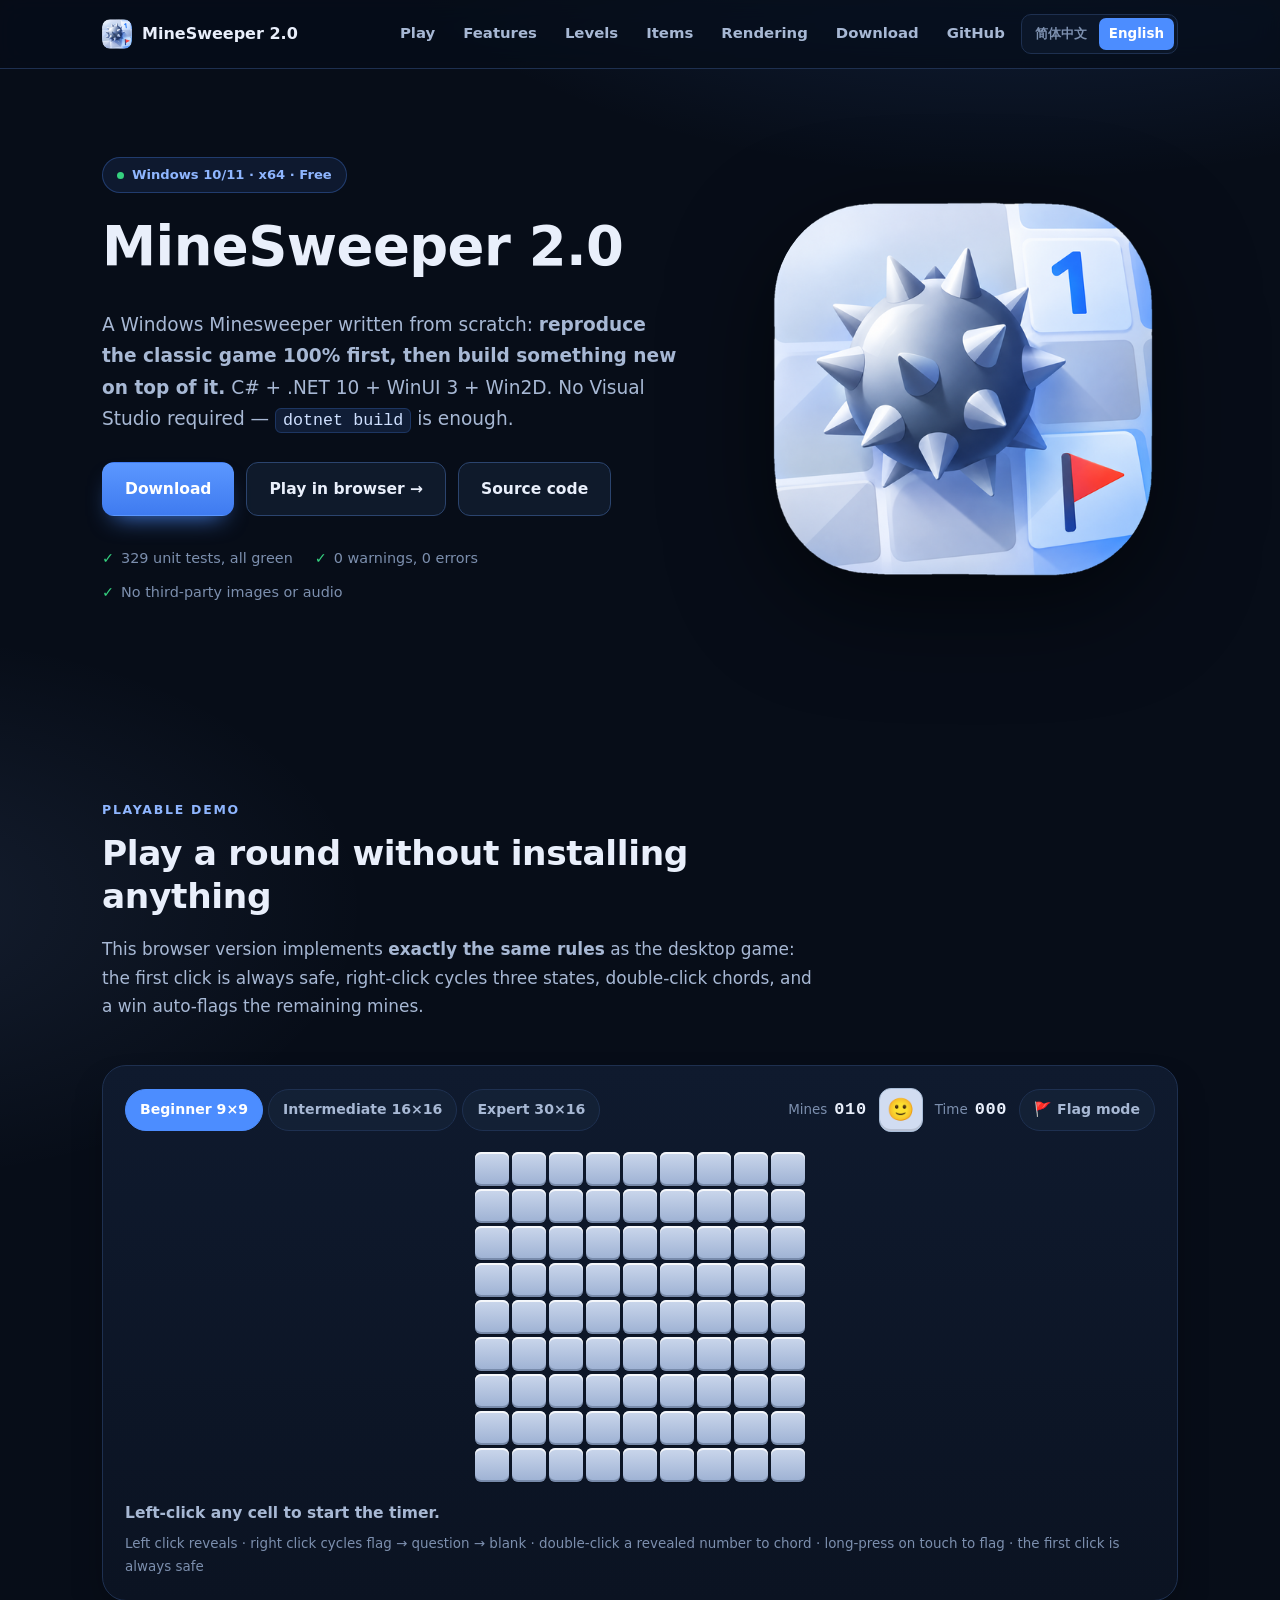
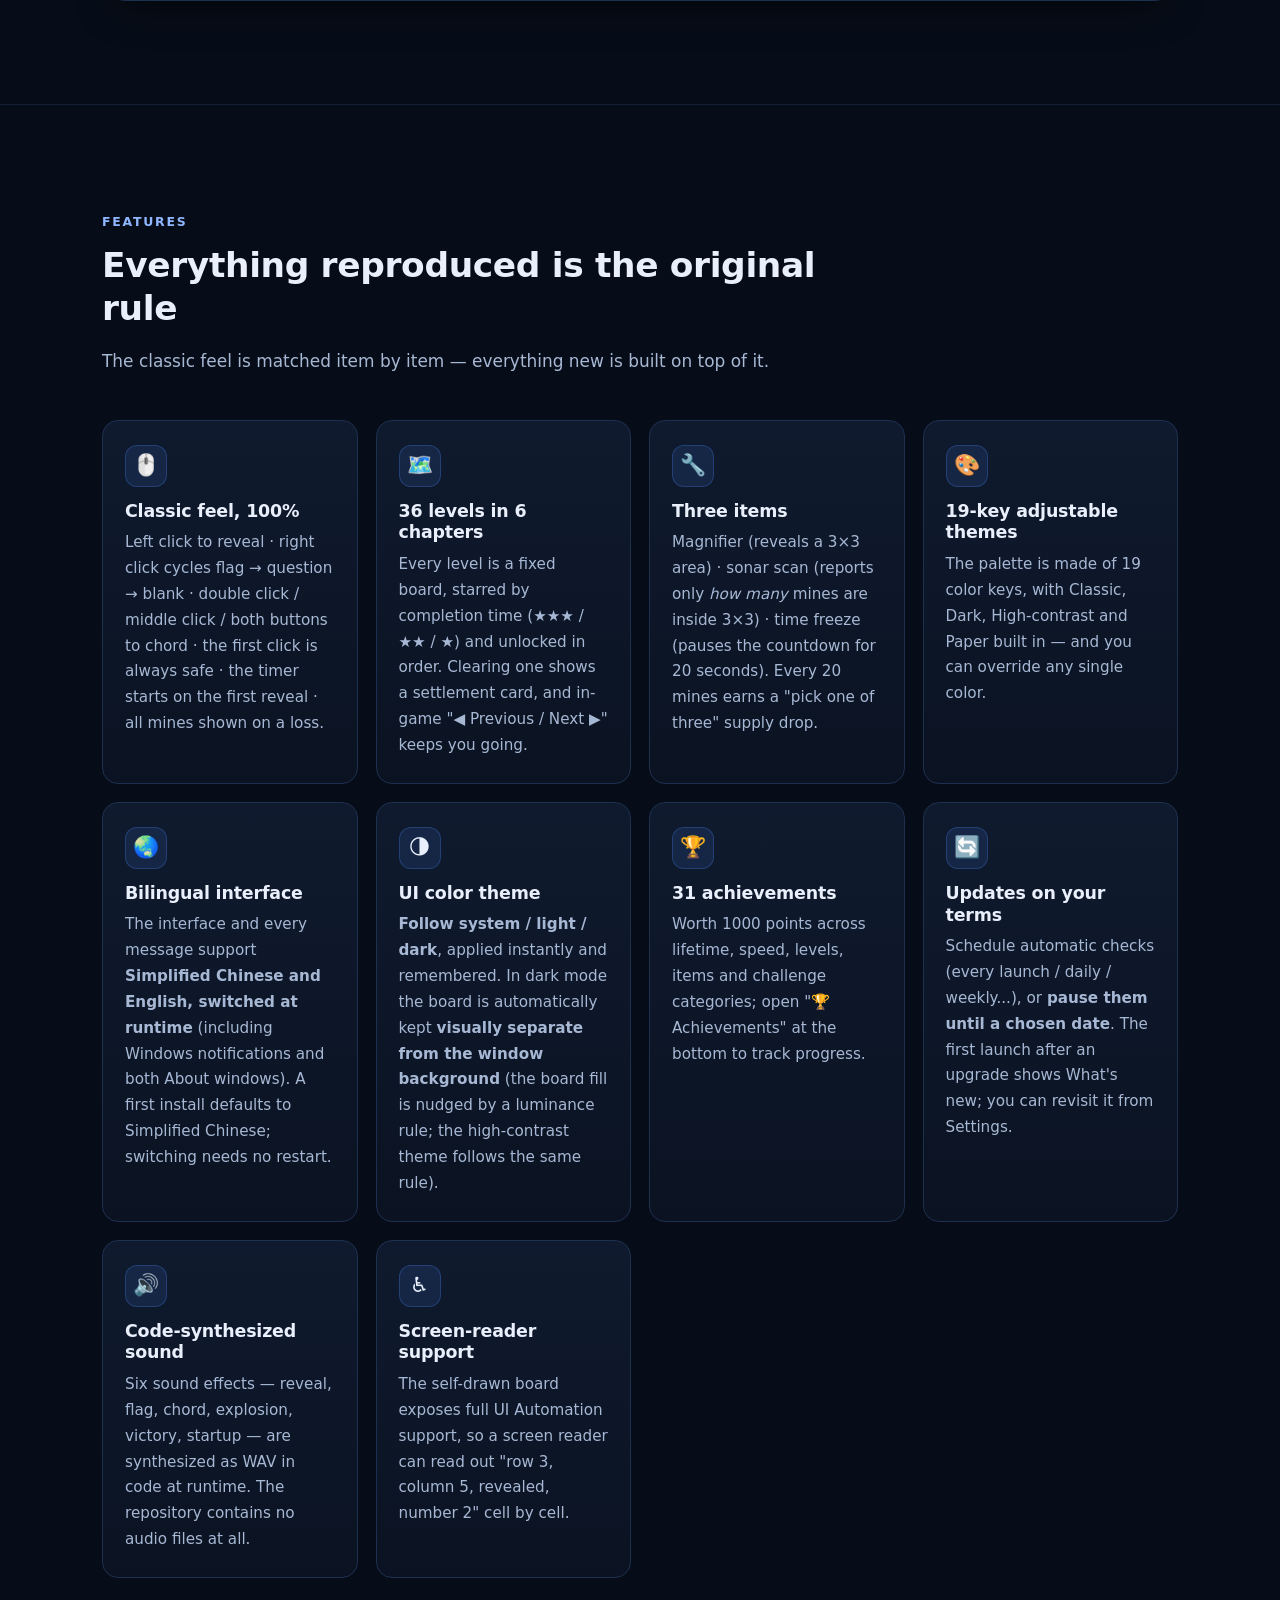
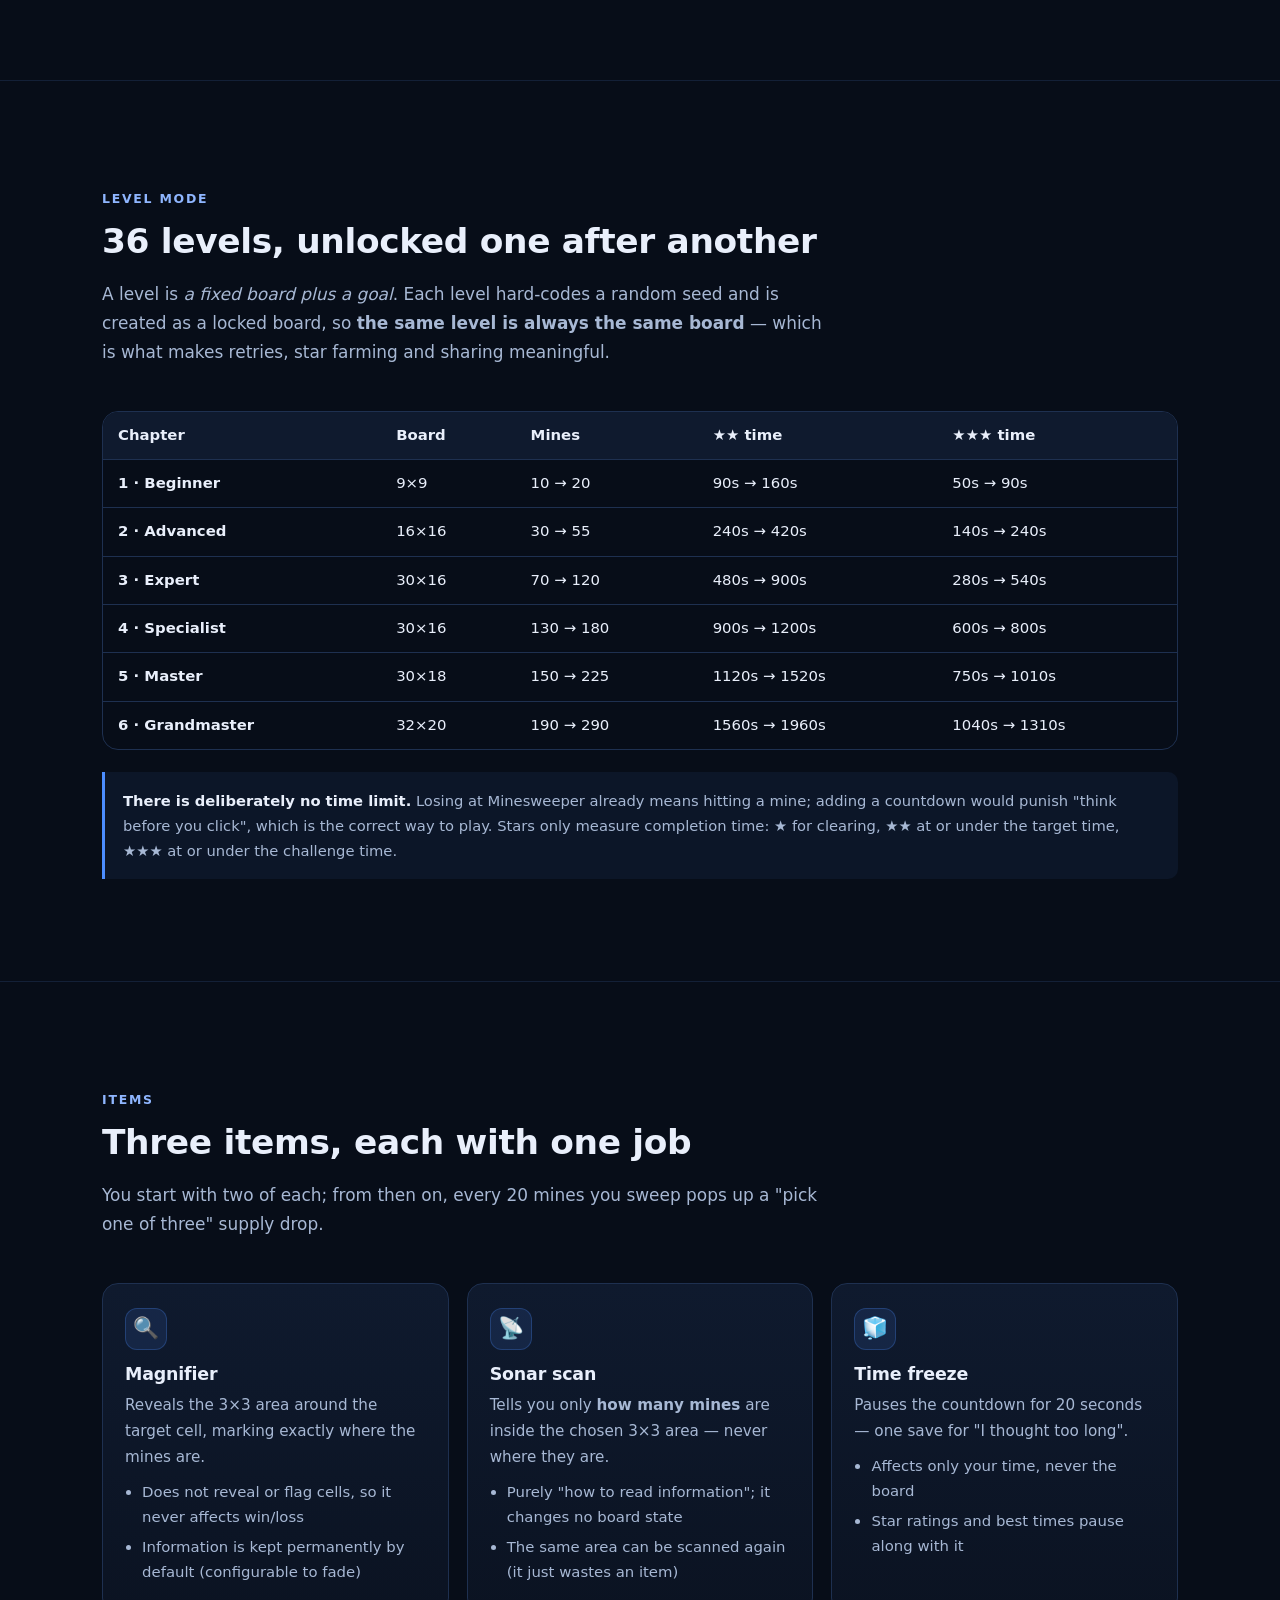
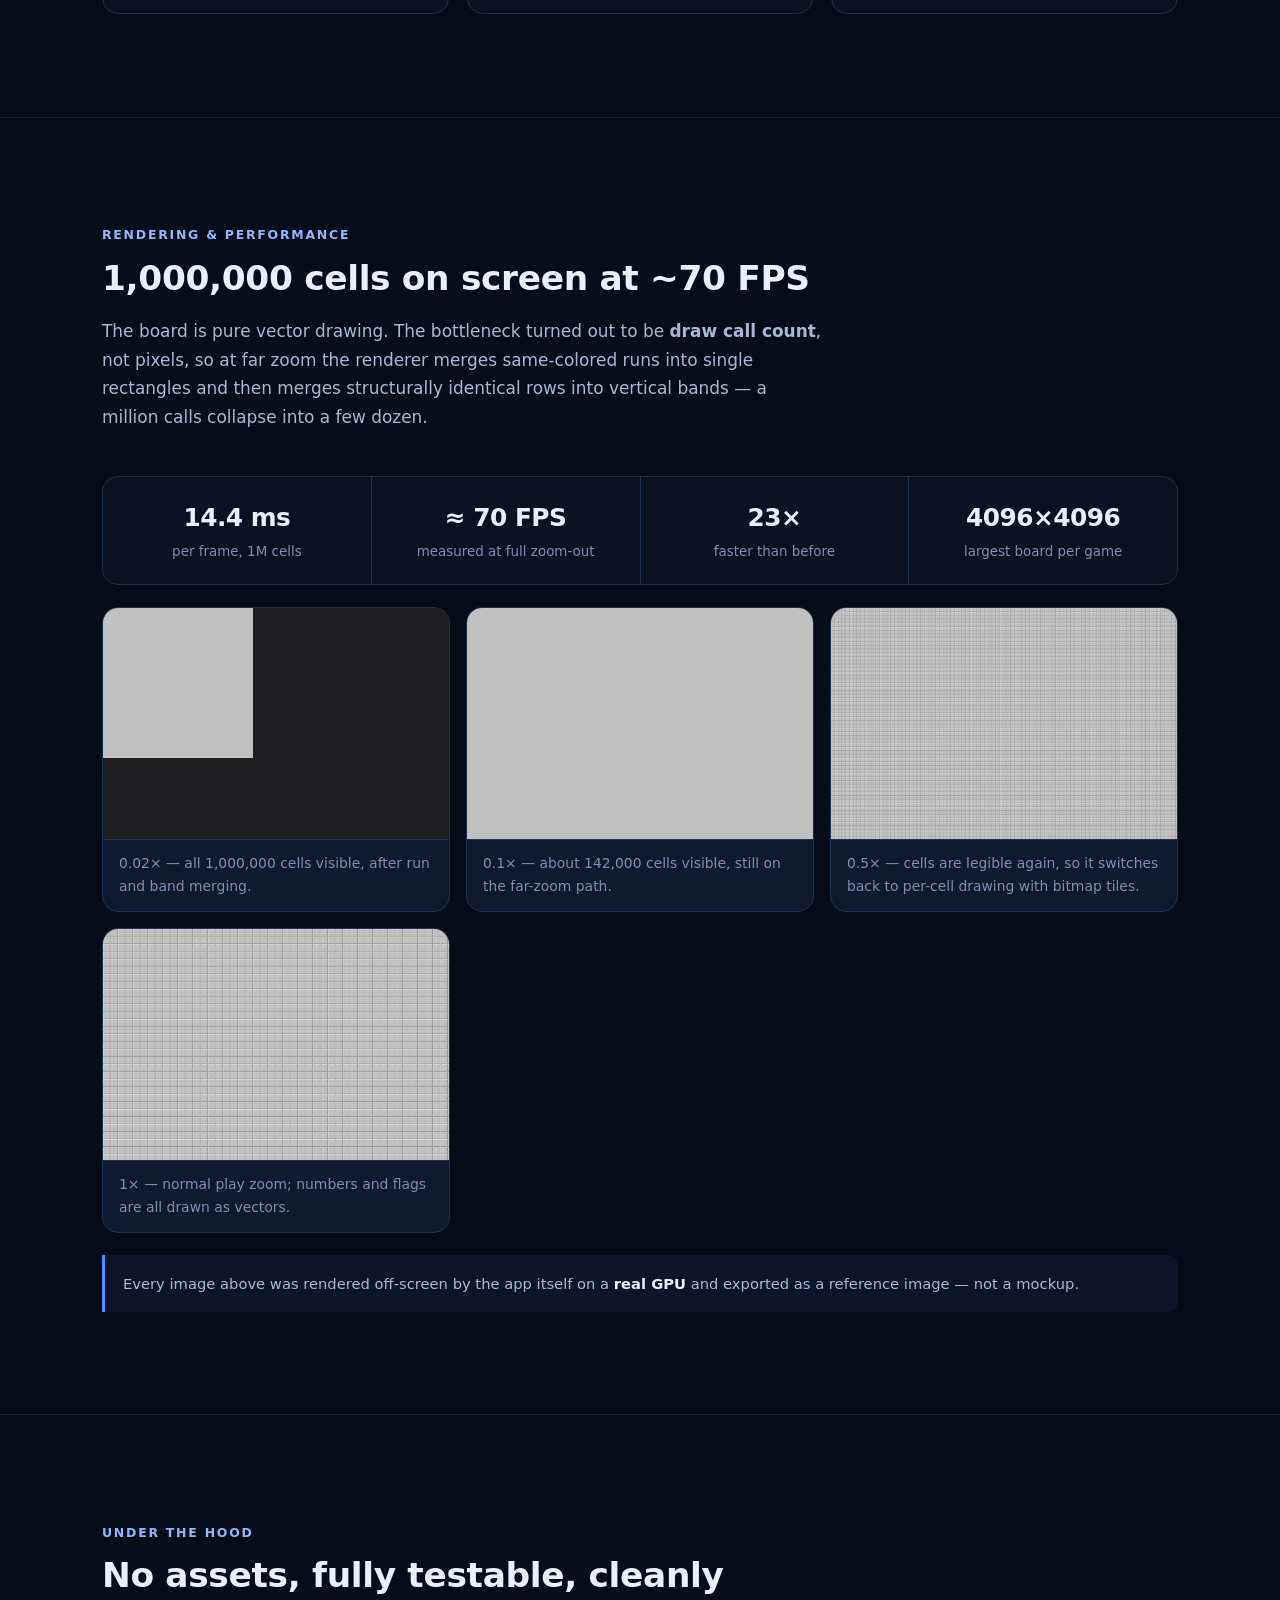
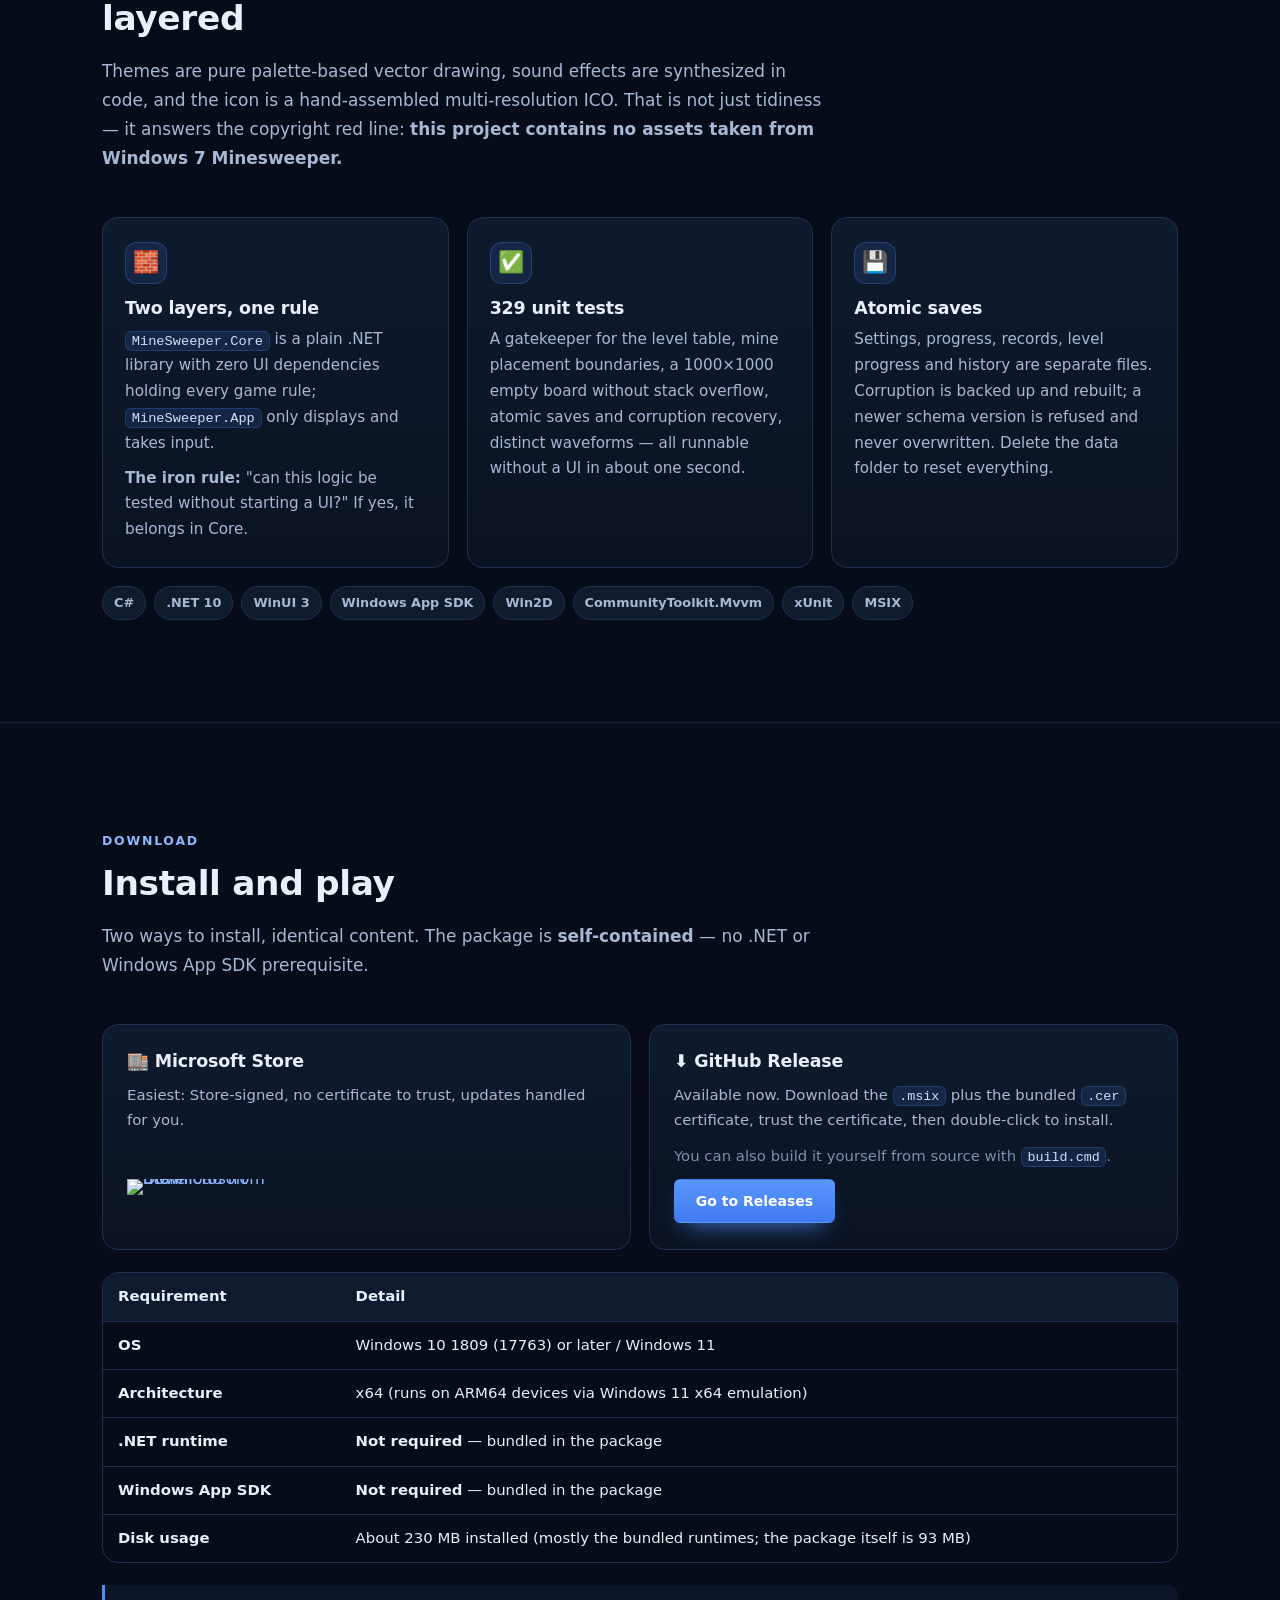
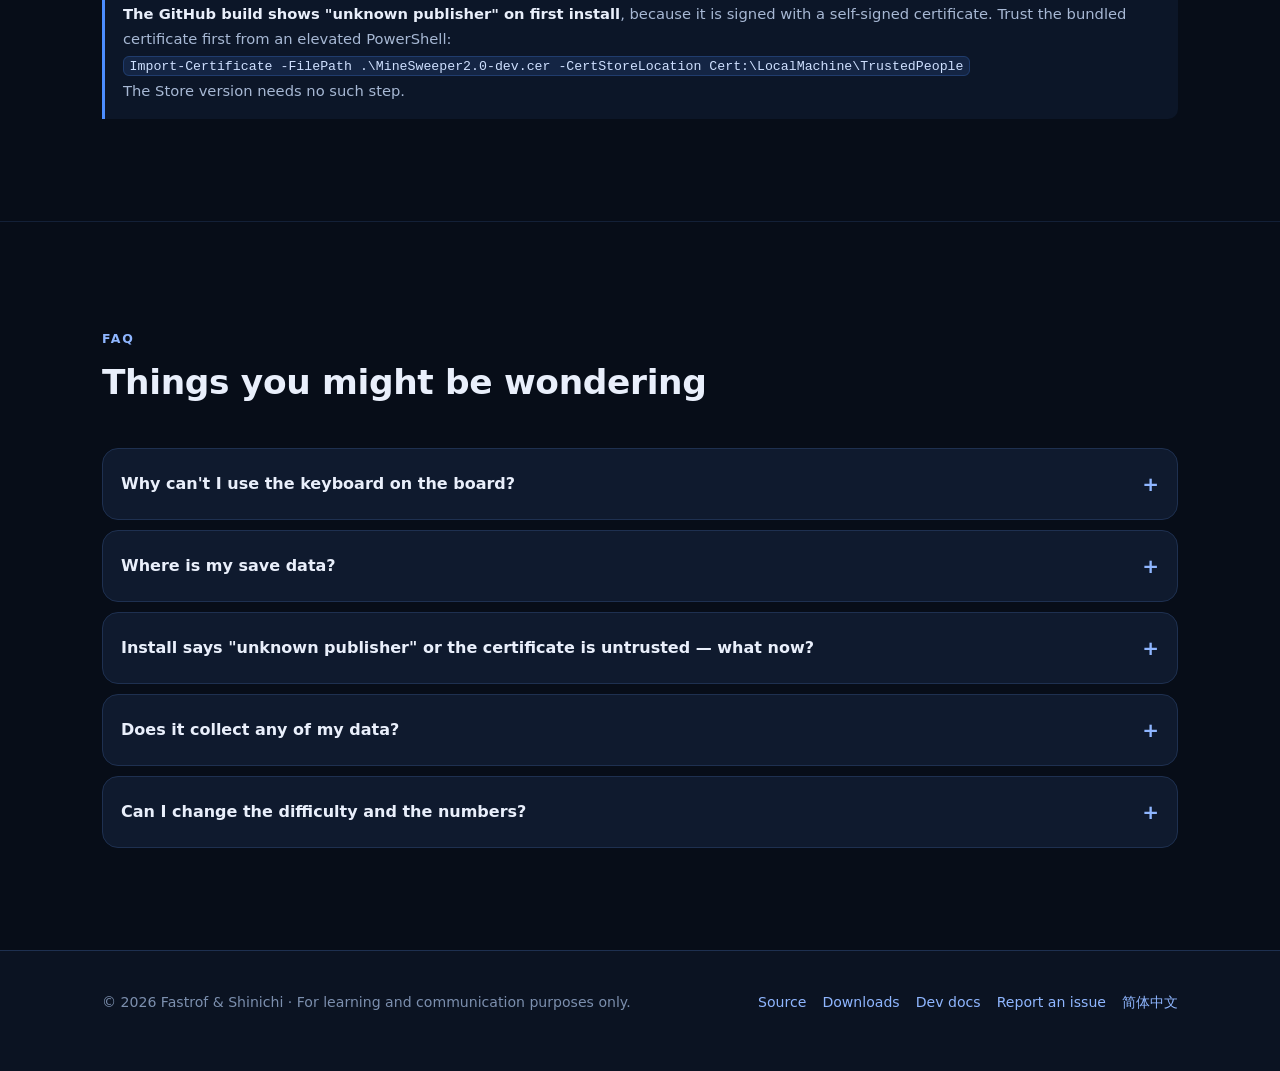
==== commit 3d32f144: "Update en.html" ====
--- a/docs/en.html
+++ b/docs/en.html
@@ -1,473 +1,473 @@
-<!DOCTYPE html>
-<html lang="en">
-<head>
-<meta charset="utf-8">
-<meta name="viewport" content="width=device-width, initial-scale=1">
-<title>MineSweeper 2.0 — a Windows Minesweeper written from scratch</title>
-<meta name="description" content="MineSweeper 2.0 is a Windows Minesweeper written from scratch: the classic game reproduced 100%, plus 36 levels, three items, 19-key adjustable themes and code-synthesized sound. No third-party assets, fully offline, collects nothing.">
-<meta name="theme-color" content="#070d18">
-<meta name="color-scheme" content="dark">
-
-<!-- Social preview -->
-<meta property="og:type" content="website">
-<meta property="og:title" content="MineSweeper 2.0">
-<meta property="og:description" content="Classic Minesweeper reproduced 100% · 36 levels · three items · zero third-party assets · fully offline">
-<meta property="og:image" content="assets/img/og-1200x630.png">
-<meta property="og:locale" content="en_US">
-<meta name="twitter:card" content="summary_large_image">
-<meta name="twitter:image" content="assets/img/og-1200x630.png">
-
-<link rel="icon" href="assets/img/favicon.ico" sizes="any">
-<link rel="icon" type="image/png" href="assets/img/favicon-32.png">
-<link rel="apple-touch-icon" href="assets/img/apple-touch-icon.png">
-<link rel="stylesheet" href="assets/css/style.css">
-</head>
-<body>
-
-<!-- ============================== Header ============================== -->
-<header class="site-header">
-  <div class="container">
-    <a class="brand" href="#top">
-      <img src="assets/img/icon-96.png" alt="" width="30" height="30">
-      <span>MineSweeper 2.0</span>
-    </a>
-
-    <button class="nav-toggle" type="button" aria-expanded="false" aria-controls="site-nav">☰</button>
-
-    <nav class="nav" id="site-nav">
-      <a href="#play">Play</a>
-      <a href="#features">Features</a>
-      <a href="#levels">Levels</a>
-      <a href="#items">Items</a>
-      <a href="#render">Rendering</a>
-      <a href="#download">Download</a>
-      <a href="https://github.com/Fastrof/Minesweeper2.0" target="_blank" rel="noopener">GitHub</a>
-      <span class="lang">
-        <a href="index.html" hreflang="zh-CN" lang="zh-CN">简体中文</a>
-        <span class="is-current">English</span>
-      </span>
-    </nav>
-  </div>
-</header>
-
-<main id="top">
-
-  <!-- ============================== Hero ============================== -->
-  <section class="hero">
-    <div class="container">
-      <div class="hero-text">
-        <p class="hero-tag"><span class="dot" aria-hidden="true"></span> Windows 10/11 · x64 · Free</p>
-        <h1>MineSweeper 2.0</h1>
-        <p class="lead">
-          A Windows Minesweeper written from scratch: <strong>reproduce the classic game 100% first, then build something new on top of it.</strong>
-          C# + .NET 10 + WinUI 3 + Win2D. No Visual Studio required — <code>dotnet build</code> is enough.
-        </p>
-
-        <div class="btn-row">
-          <a class="btn btn--primary" href="https://github.com/Fastrof/Minesweeper2.0/releases" target="_blank" rel="noopener">Download</a>
-          <a class="btn btn--ghost" href="#play">Play in browser →</a>
-          <a class="btn btn--ghost" href="https://github.com/Fastrof/Minesweeper2.0" target="_blank" rel="noopener">Source code</a>
-        </div>
-
-        <ul class="hero-stats">
-          <li>329 unit tests, all green</li>
-          <li>0 warnings, 0 errors</li>
-          <li>No third-party images or audio</li>
-        </ul>
-      </div>
-
-      <div class="hero-art">
-        <img src="assets/img/icon-512.png" alt="MineSweeper 2.0 icon" width="512" height="512">
-      </div>
-    </div>
-  </section>
-
-  <!-- ============================== Playable demo ============================== -->
-  <section class="section" id="play">
-    <div class="container">
-      <div class="section-head reveal">
-        <p class="eyebrow">Playable demo</p>
-        <h2>Play a round without installing anything</h2>
-        <p class="lead">
-          This browser version implements <strong>exactly the same rules</strong> as the desktop game:
-          the first click is always safe, right-click cycles three states, double-click chords, and a win auto-flags the remaining mines.
-        </p>
-      </div>
-
-      <div class="game reveal" id="game">
-        <div class="game-bar">
-          <div class="game-diff" role="group" aria-label="Difficulty">
-            <button class="chip is-active" type="button" data-diff="beginner">Beginner 9×9</button>
-            <button class="chip" type="button" data-diff="intermediate">Intermediate 16×16</button>
-            <button class="chip" type="button" data-diff="expert">Expert 30×16</button>
-          </div>
-          <div class="game-counters">
-            <span class="counter"><span>Mines</span><b id="gm-mines">010</b></span>
-            <button class="smiley" type="button" id="gm-reset" title="Restart" aria-label="Restart">🙂</button>
-            <span class="counter"><span>Time</span><b id="gm-time">000</b></span>
-            <button class="chip" type="button" id="gm-flagmode" title="For touch devices: left click places a flag">🚩 Flag mode</button>
-          </div>
-        </div>
-
-        <div class="board-wrap">
-          <div class="board" id="gm-board" role="grid" aria-label="Minesweeper board"></div>
-        </div>
-
-        <p class="game-msg" id="gm-msg" role="status" aria-live="polite">Left-click any cell to start the timer.</p>
-        <p class="game-tip">
-          Left click reveals · right click cycles flag → question → blank · double-click a revealed number to chord ·
-          long-press on touch to flag · the first click is always safe
-        </p>
-      </div>
-    </div>
-  </section>
-
-  <!-- ============================== Features ============================== -->
-  <section class="section" id="features">
-    <div class="container">
-      <div class="section-head reveal">
-        <p class="eyebrow">Features</p>
-        <h2>Everything reproduced is the original rule</h2>
-        <p class="lead">The classic feel is matched item by item — everything new is built on top of it.</p>
-      </div>
-
-      <div class="cards">
-        <article class="card reveal">
-          <div class="ico" aria-hidden="true">🖱️</div>
-          <h3>Classic feel, 100%</h3>
-          <p>Left click to reveal · right click cycles flag → question → blank · double click / middle click / both buttons to chord · the first click is always safe · the timer starts on the first reveal · all mines shown on a loss.</p>
-        </article>
-
-        <article class="card reveal">
-          <div class="ico" aria-hidden="true">🗺️</div>
-          <h3>36 levels in 6 chapters</h3>
-          <p>Every level is a fixed board, starred by completion time (★★★ / ★★ / ★) and unlocked in order. Clearing one shows a settlement card, and in-game "◀ Previous / Next ▶" keeps you going.</p>
-        </article>
-
-        <article class="card reveal">
-          <div class="ico" aria-hidden="true">🔧</div>
-          <h3>Three items</h3>
-          <p>Magnifier (reveals a 3×3 area) · sonar scan (reports only <em>how many</em> mines are inside 3×3) · time freeze (pauses the countdown for 20 seconds). Every 20 mines earns a "pick one of three" supply drop.</p>
-        </article>
-
-        <article class="card reveal">
-          <div class="ico" aria-hidden="true">🎨</div>
-          <h3>19-key adjustable themes</h3>
-          <p>The palette is made of 19 color keys, with Classic, Dark, High-contrast and Paper built in — and you can override any single color.</p>
-        </article>
-
-        <article class="card reveal">
-          <div class="ico" aria-hidden="true">🌏</div>
-          <h3>Bilingual interface</h3>
-          <p>The interface and every message support <b>Simplified Chinese and English, switched at runtime</b> (including Windows notifications and both About windows). A first install defaults to Simplified Chinese; switching needs no restart.</p>
-        </article>
-
-        <article class="card reveal">
-          <div class="ico" aria-hidden="true">🌗</div>
-          <h3>UI color theme</h3>
-          <p><b>Follow system / light / dark</b>, applied instantly and remembered. In dark mode the board is automatically kept <b>visually separate from the window background</b> (the board fill is nudged by a luminance rule; the high-contrast theme follows the same rule).</p>
-        </article>
-
-        <article class="card reveal">
-          <div class="ico" aria-hidden="true">🏆</div>
-          <h3>31 achievements</h3>
-          <p>Worth 1000 points across lifetime, speed, levels, items and challenge categories; open "&#127942; Achievements" at the bottom to track progress.</p>
-        </article>
-
-        <article class="card reveal">
-          <div class="ico" aria-hidden="true">🔄</div>
-          <h3>Updates on your terms</h3>
-          <p>Schedule automatic checks (every launch / daily / weekly...), or <b>pause them until a chosen date</b>. The first launch after an upgrade shows What's new; you can revisit it from Settings.</p>
-        </article>
-
-        <article class="card reveal">
-          <div class="ico" aria-hidden="true">🔊</div>
-          <h3>Code-synthesized sound</h3>
-          <p>Six sound effects — reveal, flag, chord, explosion, victory, startup — are synthesized as WAV in code at runtime. The repository contains no audio files at all.</p>
-        </article>
-
-        <article class="card reveal">
-          <div class="ico" aria-hidden="true">♿</div>
-          <h3>Screen-reader support</h3>
-          <p>The self-drawn board exposes full UI Automation support, so a screen reader can read out "row 3, column 5, revealed, number 2" cell by cell.</p>
-        </article>
-      </div>
-    </div>
-  </section>
-
-  <!-- ============================== Levels ============================== -->
-  <section class="section" id="levels">
-    <div class="container">
-      <div class="section-head reveal">
-        <p class="eyebrow">Level mode</p>
-        <h2>36 levels, unlocked one after another</h2>
-        <p class="lead">
-          A level is <em>a fixed board plus a goal</em>. Each level hard-codes a random seed and is created as a locked board, so
-          <strong>the same level is always the same board</strong> — which is what makes retries, star farming and sharing meaningful.
-        </p>
-      </div>
-
-      <div class="table-wrap reveal">
-        <table>
-          <thead>
-            <tr><th>Chapter</th><th>Board</th><th>Mines</th><th>★★ time</th><th>★★★ time</th></tr>
-          </thead>
-          <tbody>
-            <tr><td>1 · Beginner</td><td>9×9</td><td>10 → 20</td><td>90s → 160s</td><td>50s → 90s</td></tr>
-            <tr><td>2 · Advanced</td><td>16×16</td><td>30 → 55</td><td>240s → 420s</td><td>140s → 240s</td></tr>
-            <tr><td>3 · Expert</td><td>30×16</td><td>70 → 120</td><td>480s → 900s</td><td>280s → 540s</td></tr>
-            <tr><td>4 · Specialist</td><td>30×16</td><td>130 → 180</td><td>900s → 1200s</td><td>600s → 800s</td></tr>
-            <tr><td>5 · Master</td><td>30×18</td><td>150 → 225</td><td>1120s → 1520s</td><td>750s → 1010s</td></tr>
-            <tr><td>6 · Grandmaster</td><td>32×20</td><td>190 → 290</td><td>1560s → 1960s</td><td>1040s → 1310s</td></tr>
-          </tbody>
-        </table>
-      </div>
-
-      <div class="callout reveal">
-        <strong>There is deliberately no time limit.</strong> Losing at Minesweeper already means hitting a mine; adding a countdown would punish
-        "think before you click", which is the correct way to play. Stars only measure completion time:
-        ★ for clearing, ★★ at or under the target time, ★★★ at or under the challenge time.
-      </div>
-    </div>
-  </section>
-
-  <!-- ============================== Items ============================== -->
-  <section class="section" id="items">
-    <div class="container">
-      <div class="section-head reveal">
-        <p class="eyebrow">Items</p>
-        <h2>Three items, each with one job</h2>
-        <p class="lead">You start with two of each; from then on, every 20 mines you sweep pops up a "pick one of three" supply drop.</p>
-      </div>
-
-      <div class="cards">
-        <article class="card reveal">
-          <div class="ico" aria-hidden="true">🔍</div>
-          <h3>Magnifier</h3>
-          <p>Reveals the 3×3 area around the target cell, marking exactly where the mines are.</p>
-          <ul>
-            <li>Does not reveal or flag cells, so it never affects win/loss</li>
-            <li>Information is kept permanently by default (configurable to fade)</li>
-          </ul>
-        </article>
-
-        <article class="card reveal">
-          <div class="ico" aria-hidden="true">📡</div>
-          <h3>Sonar scan</h3>
-          <p>Tells you only <strong>how many mines</strong> are inside the chosen 3×3 area — never where they are.</p>
-          <ul>
-            <li>Purely "how to read information"; it changes no board state</li>
-            <li>The same area can be scanned again (it just wastes an item)</li>
-          </ul>
-        </article>
-
-        <article class="card reveal">
-          <div class="ico" aria-hidden="true">🧊</div>
-          <h3>Time freeze</h3>
-          <p>Pauses the countdown for 20 seconds — one save for "I thought too long".</p>
-          <ul>
-            <li>Affects only your time, never the board</li>
-            <li>Star ratings and best times pause along with it</li>
-          </ul>
-        </article>
-      </div>
-    </div>
-  </section>
-
-  <!-- ============================== Rendering ============================== -->
-  <section class="section" id="render">
-    <div class="container">
-      <div class="section-head reveal">
-        <p class="eyebrow">Rendering &amp; performance</p>
-        <h2>1,000,000 cells on screen at ~70 FPS</h2>
-        <p class="lead">
-          The board is pure vector drawing. The bottleneck turned out to be <strong>draw call count</strong>, not pixels, so at far zoom the renderer
-          merges same-colored runs into single rectangles and then merges structurally identical rows into vertical bands — a million calls collapse
-          into a few dozen.
-        </p>
-      </div>
-
-      <ul class="stat-band reveal">
-        <li><b>14.4 ms</b><span>per frame, 1M cells</span></li>
-        <li><b>≈ 70 FPS</b><span>measured at full zoom-out</span></li>
-        <li><b>23×</b><span>faster than before</span></li>
-        <li><b>4096×4096</b><span>largest board per game</span></li>
-      </ul>
-
-      <div class="gallery" style="margin-top:22px">
-        <figure class="figure reveal">
-          <img src="assets/img/board-full.png" alt="1000x1000 board rendered fully zoomed out" width="1200" height="800" loading="lazy">
-          <figcaption>0.02× — all 1,000,000 cells visible, after run and band merging.</figcaption>
-        </figure>
-        <figure class="figure reveal">
-          <img src="assets/img/board-zoom-01.png" alt="Board at 0.1x zoom" width="1200" height="800" loading="lazy">
-          <figcaption>0.1× — about 142,000 cells visible, still on the far-zoom path.</figcaption>
-        </figure>
-        <figure class="figure reveal">
-          <img src="assets/img/board-zoom-05.png" alt="Board at 0.5x zoom" width="1200" height="800" loading="lazy">
-          <figcaption>0.5× — cells are legible again, so it switches back to per-cell drawing with bitmap tiles.</figcaption>
-        </figure>
-        <figure class="figure reveal">
-          <img src="assets/img/board-zoom-1.png" alt="Board at 1x zoom" width="1200" height="800" loading="lazy">
-          <figcaption>1× — normal play zoom; numbers and flags are all drawn as vectors.</figcaption>
-        </figure>
-</div>
-
-      <div class="callout reveal">
-        Every image above was rendered off-screen by the app itself on a <strong>real GPU</strong> and exported as a reference image — not a mockup.
-      </div>
-    </div>
-  </section>
-
-  <!-- ============================== Tech ============================== -->
-  <section class="section" id="tech">
-    <div class="container">
-      <div class="section-head reveal">
-        <p class="eyebrow">Under the hood</p>
-        <h2>No assets, fully testable, cleanly layered</h2>
-        <p class="lead">
-          Themes are pure palette-based vector drawing, sound effects are synthesized in code, and the icon is a hand-assembled multi-resolution ICO.
-          That is not just tidiness — it answers the copyright red line: <strong>this project contains no assets taken from Windows 7 Minesweeper.</strong>
-        </p>
-      </div>
-
-      <div class="cards">
-        <article class="card reveal">
-          <div class="ico" aria-hidden="true">🧱</div>
-          <h3>Two layers, one rule</h3>
-          <p><code>MineSweeper.Core</code> is a plain .NET library with zero UI dependencies holding every game rule; <code>MineSweeper.App</code> only displays and takes input.</p>
-          <p style="margin-top:.6em"><strong>The iron rule:</strong> "can this logic be tested without starting a UI?" If yes, it belongs in Core.</p>
-        </article>
-        <article class="card reveal">
-          <div class="ico" aria-hidden="true">✅</div>
-          <h3>329 unit tests</h3>
-          <p>A gatekeeper for the level table, mine placement boundaries, a 1000×1000 empty board without stack overflow, atomic saves and corruption recovery, distinct waveforms — all runnable without a UI in about one second.</p>
-        </article>
-        <article class="card reveal">
-          <div class="ico" aria-hidden="true">💾</div>
-          <h3>Atomic saves</h3>
-          <p>Settings, progress, records, level progress and history are separate files. Corruption is backed up and rebuilt; a newer schema version is refused and never overwritten. Delete the data folder to reset everything.</p>
-        </article>
-      </div>
-
-      <div class="badge-row reveal">
-        <span class="badge">C#</span>
-        <span class="badge">.NET 10</span>
-        <span class="badge">WinUI 3</span>
-        <span class="badge">Windows App SDK</span>
-        <span class="badge">Win2D</span>
-        <span class="badge">CommunityToolkit.Mvvm</span>
-        <span class="badge">xUnit</span>
-        <span class="badge">MSIX</span>
-      </div>
-    </div>
-  </section>
-
-  <!-- ============================== Download ============================== -->
-  <section class="section" id="download">
-    <div class="container">
-      <div class="section-head reveal">
-        <p class="eyebrow">Download</p>
-        <h2>Install and play</h2>
-        <p class="lead">Two ways to install, identical content. The package is <strong>self-contained</strong> — no .NET or Windows App SDK prerequisite.</p>
-      </div>
-
-<div class="dl-grid">
-        <article class="dl-card reveal">
-          <h3>🏬 Microsoft Store</h3>
-          <p>Easiest: Store-signed, no certificate to trust, updates handled for you.</p>
-          <!-- 商店已上架：徽章与 GitHub 按钮同尺寸(161x44)，在下载卡片底部对齐。 -->
-          <a class="store-badge" href="https://apps.microsoft.com/detail/9NKR2M2ZDDL3" target="_blank" rel="noopener"
-           aria-label="Download from the Microsoft Store">
-          <img src="assets/svg/ms-store-badge.svg" alt="Download from the Microsoft Store"
-               width="161" height="44">
-        </a>
-        </article>
-
-        <article class="dl-card reveal">
-          <h3>⬇️ GitHub Release</h3>
-          <p>Available now. Download the <code>.msix</code> plus the bundled <code>.cer</code> certificate, trust the certificate, then double-click to install.</p>
+<!DOCTYPE html>
+<html lang="en">
+<head>
+<meta charset="utf-8">
+<meta name="viewport" content="width=device-width, initial-scale=1">
+<title>MineSweeper 2.0 — a Windows Minesweeper written from scratch</title>
+<meta name="description" content="MineSweeper 2.0 is a Windows Minesweeper written from scratch: the classic game reproduced 100%, plus 36 levels, three items, 19-key adjustable themes and code-synthesized sound. No third-party assets, fully offline, collects nothing.">
+<meta name="theme-color" content="#070d18">
+<meta name="color-scheme" content="dark">
+
+<!-- Social preview -->
+<meta property="og:type" content="website">
+<meta property="og:title" content="MineSweeper 2.0">
+<meta property="og:description" content="Classic Minesweeper reproduced 100% · 36 levels · three items · zero third-party assets · fully offline">
+<meta property="og:image" content="assets/img/og-1200x630.png">
+<meta property="og:locale" content="en_US">
+<meta name="twitter:card" content="summary_large_image">
+<meta name="twitter:image" content="assets/img/og-1200x630.png">
+
+<link rel="icon" href="assets/img/favicon.ico" sizes="any">
+<link rel="icon" type="image/png" href="assets/img/favicon-32.png">
+<link rel="apple-touch-icon" href="assets/img/apple-touch-icon.png">
+<link rel="stylesheet" href="assets/css/style.css">
+</head>
+<body>
+
+<!-- ============================== Header ============================== -->
+<header class="site-header">
+  <div class="container">
+    <a class="brand" href="#top">
+      <img src="assets/img/icon-96.png" alt="" width="30" height="30">
+      <span>MineSweeper 2.0</span>
+    </a>
+
+    <button class="nav-toggle" type="button" aria-expanded="false" aria-controls="site-nav">☰</button>
+
+    <nav class="nav" id="site-nav">
+      <a href="#play">Play</a>
+      <a href="#features">Features</a>
+      <a href="#levels">Levels</a>
+      <a href="#items">Items</a>
+      <a href="#render">Rendering</a>
+      <a href="#download">Download</a>
+      <a href="https://github.com/Fastrof/Minesweeper2.0" target="_blank" rel="noopener">GitHub</a>
+      <span class="lang">
+        <a href="index.html" hreflang="zh-CN" lang="zh-CN">简体中文</a>
+        <span class="is-current">English</span>
+      </span>
+    </nav>
+  </div>
+</header>
+
+<main id="top">
+
+  <!-- ============================== Hero ============================== -->
+  <section class="hero">
+    <div class="container">
+      <div class="hero-text">
+        <p class="hero-tag"><span class="dot" aria-hidden="true"></span> Windows 10/11 · x64 · Free</p>
+        <h1>MineSweeper 2.0</h1>
+        <p class="lead">
+          A Windows Minesweeper written from scratch: <strong>reproduce the classic game 100% first, then build something new on top of it.</strong>
+          C# + .NET 10 + WinUI 3 + Win2D. No Visual Studio required — <code>dotnet build</code> is enough.
+        </p>
+
+        <div class="btn-row">
+          <a class="btn btn--primary" href="https://github.com/Fastrof/Minesweeper2.0/releases" target="_blank" rel="noopener">Download</a>
+          <a class="btn btn--ghost" href="#play">Play in browser →</a>
+          <a class="btn btn--ghost" href="https://github.com/Fastrof/Minesweeper2.0" target="_blank" rel="noopener">Source code</a>
+        </div>
+
+        <ul class="hero-stats">
+          <li>329 unit tests, all green</li>
+          <li>0 warnings, 0 errors</li>
+          <li>No third-party images or audio</li>
+        </ul>
+      </div>
+
+      <div class="hero-art">
+        <img src="assets/img/icon-512.png" alt="MineSweeper 2.0 icon" width="512" height="512">
+      </div>
+    </div>
+  </section>
+
+  <!-- ============================== Playable demo ============================== -->
+  <section class="section" id="play">
+    <div class="container">
+      <div class="section-head reveal">
+        <p class="eyebrow">Playable demo</p>
+        <h2>Play a round without installing anything</h2>
+        <p class="lead">
+          This browser version implements <strong>exactly the same rules</strong> as the desktop game:
+          the first click is always safe, right-click cycles three states, double-click chords, and a win auto-flags the remaining mines.
+        </p>
+      </div>
+
+      <div class="game reveal" id="game">
+        <div class="game-bar">
+          <div class="game-diff" role="group" aria-label="Difficulty">
+            <button class="chip is-active" type="button" data-diff="beginner">Beginner 9×9</button>
+            <button class="chip" type="button" data-diff="intermediate">Intermediate 16×16</button>
+            <button class="chip" type="button" data-diff="expert">Expert 30×16</button>
+          </div>
+          <div class="game-counters">
+            <span class="counter"><span>Mines</span><b id="gm-mines">010</b></span>
+            <button class="smiley" type="button" id="gm-reset" title="Restart" aria-label="Restart">🙂</button>
+            <span class="counter"><span>Time</span><b id="gm-time">000</b></span>
+            <button class="chip" type="button" id="gm-flagmode" title="For touch devices: left click places a flag">🚩 Flag mode</button>
+          </div>
+        </div>
+
+        <div class="board-wrap">
+          <div class="board" id="gm-board" role="grid" aria-label="Minesweeper board"></div>
+        </div>
+
+        <p class="game-msg" id="gm-msg" role="status" aria-live="polite">Left-click any cell to start the timer.</p>
+        <p class="game-tip">
+          Left click reveals · right click cycles flag → question → blank · double-click a revealed number to chord ·
+          long-press on touch to flag · the first click is always safe
+        </p>
+      </div>
+    </div>
+  </section>
+
+  <!-- ============================== Features ============================== -->
+  <section class="section" id="features">
+    <div class="container">
+      <div class="section-head reveal">
+        <p class="eyebrow">Features</p>
+        <h2>Everything reproduced is the original rule</h2>
+        <p class="lead">The classic feel is matched item by item — everything new is built on top of it.</p>
+      </div>
+
+      <div class="cards">
+        <article class="card reveal">
+          <div class="ico" aria-hidden="true">🖱️</div>
+          <h3>Classic feel, 100%</h3>
+          <p>Left click to reveal · right click cycles flag → question → blank · double click / middle click / both buttons to chord · the first click is always safe · the timer starts on the first reveal · all mines shown on a loss.</p>
+        </article>
+
+        <article class="card reveal">
+          <div class="ico" aria-hidden="true">🗺️</div>
+          <h3>36 levels in 6 chapters</h3>
+          <p>Every level is a fixed board, starred by completion time (★★★ / ★★ / ★) and unlocked in order. Clearing one shows a settlement card, and in-game "◀ Previous / Next ▶" keeps you going.</p>
+        </article>
+
+        <article class="card reveal">
+          <div class="ico" aria-hidden="true">🔧</div>
+          <h3>Three items</h3>
+          <p>Magnifier (reveals a 3×3 area) · sonar scan (reports only <em>how many</em> mines are inside 3×3) · time freeze (pauses the countdown for 20 seconds). Every 20 mines earns a "pick one of three" supply drop.</p>
+        </article>
+
+        <article class="card reveal">
+          <div class="ico" aria-hidden="true">🎨</div>
+          <h3>19-key adjustable themes</h3>
+          <p>The palette is made of 19 color keys, with Classic, Dark, High-contrast and Paper built in — and you can override any single color.</p>
+        </article>
+
+        <article class="card reveal">
+          <div class="ico" aria-hidden="true">🌏</div>
+          <h3>Bilingual interface</h3>
+          <p>The interface and every message support <b>Simplified Chinese and English, switched at runtime</b> (including Windows notifications and both About windows). A first install defaults to Simplified Chinese; switching needs no restart.</p>
+        </article>
+
+        <article class="card reveal">
+          <div class="ico" aria-hidden="true">🌗</div>
+          <h3>UI color theme</h3>
+          <p><b>Follow system / light / dark</b>, applied instantly and remembered. In dark mode the board is automatically kept <b>visually separate from the window background</b> (the board fill is nudged by a luminance rule; the high-contrast theme follows the same rule).</p>
+        </article>
+
+        <article class="card reveal">
+          <div class="ico" aria-hidden="true">🏆</div>
+          <h3>31 achievements</h3>
+          <p>Worth 1000 points across lifetime, speed, levels, items and challenge categories; open "&#127942; Achievements" at the bottom to track progress.</p>
+        </article>
+
+        <article class="card reveal">
+          <div class="ico" aria-hidden="true">🔄</div>
+          <h3>Updates on your terms</h3>
+          <p>Schedule automatic checks (every launch / daily / weekly...), or <b>pause them until a chosen date</b>. The first launch after an upgrade shows What's new; you can revisit it from Settings.</p>
+        </article>
+
+        <article class="card reveal">
+          <div class="ico" aria-hidden="true">🔊</div>
+          <h3>Code-synthesized sound</h3>
+          <p>Six sound effects — reveal, flag, chord, explosion, victory, startup — are synthesized as WAV in code at runtime. The repository contains no audio files at all.</p>
+        </article>
+
+        <article class="card reveal">
+          <div class="ico" aria-hidden="true">♿</div>
+          <h3>Screen-reader support</h3>
+          <p>The self-drawn board exposes full UI Automation support, so a screen reader can read out "row 3, column 5, revealed, number 2" cell by cell.</p>
+        </article>
+      </div>
+    </div>
+  </section>
+
+  <!-- ============================== Levels ============================== -->
+  <section class="section" id="levels">
+    <div class="container">
+      <div class="section-head reveal">
+        <p class="eyebrow">Level mode</p>
+        <h2>36 levels, unlocked one after another</h2>
+        <p class="lead">
+          A level is <em>a fixed board plus a goal</em>. Each level hard-codes a random seed and is created as a locked board, so
+          <strong>the same level is always the same board</strong> — which is what makes retries, star farming and sharing meaningful.
+        </p>
+      </div>
+
+      <div class="table-wrap reveal">
+        <table>
+          <thead>
+            <tr><th>Chapter</th><th>Board</th><th>Mines</th><th>★★ time</th><th>★★★ time</th></tr>
+          </thead>
+          <tbody>
+            <tr><td>1 · Beginner</td><td>9×9</td><td>10 → 20</td><td>90s → 160s</td><td>50s → 90s</td></tr>
+            <tr><td>2 · Advanced</td><td>16×16</td><td>30 → 55</td><td>240s → 420s</td><td>140s → 240s</td></tr>
+            <tr><td>3 · Expert</td><td>30×16</td><td>70 → 120</td><td>480s → 900s</td><td>280s → 540s</td></tr>
+            <tr><td>4 · Specialist</td><td>30×16</td><td>130 → 180</td><td>900s → 1200s</td><td>600s → 800s</td></tr>
+            <tr><td>5 · Master</td><td>30×18</td><td>150 → 225</td><td>1120s → 1520s</td><td>750s → 1010s</td></tr>
+            <tr><td>6 · Grandmaster</td><td>32×20</td><td>190 → 290</td><td>1560s → 1960s</td><td>1040s → 1310s</td></tr>
+          </tbody>
+        </table>
+      </div>
+
+      <div class="callout reveal">
+        <strong>There is deliberately no time limit.</strong> Losing at Minesweeper already means hitting a mine; adding a countdown would punish
+        "think before you click", which is the correct way to play. Stars only measure completion time:
+        ★ for clearing, ★★ at or under the target time, ★★★ at or under the challenge time.
+      </div>
+    </div>
+  </section>
+
+  <!-- ============================== Items ============================== -->
+  <section class="section" id="items">
+    <div class="container">
+      <div class="section-head reveal">
+        <p class="eyebrow">Items</p>
+        <h2>Three items, each with one job</h2>
+        <p class="lead">You start with two of each; from then on, every 20 mines you sweep pops up a "pick one of three" supply drop.</p>
+      </div>
+
+      <div class="cards">
+        <article class="card reveal">
+          <div class="ico" aria-hidden="true">🔍</div>
+          <h3>Magnifier</h3>
+          <p>Reveals the 3×3 area around the target cell, marking exactly where the mines are.</p>
+          <ul>
+            <li>Does not reveal or flag cells, so it never affects win/loss</li>
+            <li>Information is kept permanently by default (configurable to fade)</li>
+          </ul>
+        </article>
+
+        <article class="card reveal">
+          <div class="ico" aria-hidden="true">📡</div>
+          <h3>Sonar scan</h3>
+          <p>Tells you only <strong>how many mines</strong> are inside the chosen 3×3 area — never where they are.</p>
+          <ul>
+            <li>Purely "how to read information"; it changes no board state</li>
+            <li>The same area can be scanned again (it just wastes an item)</li>
+          </ul>
+        </article>
+
+        <article class="card reveal">
+          <div class="ico" aria-hidden="true">🧊</div>
+          <h3>Time freeze</h3>
+          <p>Pauses the countdown for 20 seconds — one save for "I thought too long".</p>
+          <ul>
+            <li>Affects only your time, never the board</li>
+            <li>Star ratings and best times pause along with it</li>
+          </ul>
+        </article>
+      </div>
+    </div>
+  </section>
+
+  <!-- ============================== Rendering ============================== -->
+  <section class="section" id="render">
+    <div class="container">
+      <div class="section-head reveal">
+        <p class="eyebrow">Rendering &amp; performance</p>
+        <h2>1,000,000 cells on screen at ~70 FPS</h2>
+        <p class="lead">
+          The board is pure vector drawing. The bottleneck turned out to be <strong>draw call count</strong>, not pixels, so at far zoom the renderer
+          merges same-colored runs into single rectangles and then merges structurally identical rows into vertical bands — a million calls collapse
+          into a few dozen.
+        </p>
+      </div>
+
+      <ul class="stat-band reveal">
+        <li><b>14.4 ms</b><span>per frame, 1M cells</span></li>
+        <li><b>≈ 70 FPS</b><span>measured at full zoom-out</span></li>
+        <li><b>23×</b><span>faster than before</span></li>
+        <li><b>4096×4096</b><span>largest board per game</span></li>
+      </ul>
+
+      <div class="gallery" style="margin-top:22px">
+        <figure class="figure reveal">
+          <img src="assets/img/board-full.png" alt="1000x1000 board rendered fully zoomed out" width="1200" height="800" loading="lazy">
+          <figcaption>0.02× — all 1,000,000 cells visible, after run and band merging.</figcaption>
+        </figure>
+        <figure class="figure reveal">
+          <img src="assets/img/board-zoom-01.png" alt="Board at 0.1x zoom" width="1200" height="800" loading="lazy">
+          <figcaption>0.1× — about 142,000 cells visible, still on the far-zoom path.</figcaption>
+        </figure>
+        <figure class="figure reveal">
+          <img src="assets/img/board-zoom-05.png" alt="Board at 0.5x zoom" width="1200" height="800" loading="lazy">
+          <figcaption>0.5× — cells are legible again, so it switches back to per-cell drawing with bitmap tiles.</figcaption>
+        </figure>
+        <figure class="figure reveal">
+          <img src="assets/img/board-zoom-1.png" alt="Board at 1x zoom" width="1200" height="800" loading="lazy">
+          <figcaption>1× — normal play zoom; numbers and flags are all drawn as vectors.</figcaption>
+        </figure>
+</div>
+
+      <div class="callout reveal">
+        Every image above was rendered off-screen by the app itself on a <strong>real GPU</strong> and exported as a reference image — not a mockup.
+      </div>
+    </div>
+  </section>
+
+  <!-- ============================== Tech ============================== -->
+  <section class="section" id="tech">
+    <div class="container">
+      <div class="section-head reveal">
+        <p class="eyebrow">Under the hood</p>
+        <h2>No assets, fully testable, cleanly layered</h2>
+        <p class="lead">
+          Themes are pure palette-based vector drawing, sound effects are synthesized in code, and the icon is a hand-assembled multi-resolution ICO.
+          That is not just tidiness — it answers the copyright red line: <strong>this project contains no assets taken from Windows 7 Minesweeper.</strong>
+        </p>
+      </div>
+
+      <div class="cards">
+        <article class="card reveal">
+          <div class="ico" aria-hidden="true">🧱</div>
+          <h3>Two layers, one rule</h3>
+          <p><code>MineSweeper.Core</code> is a plain .NET library with zero UI dependencies holding every game rule; <code>MineSweeper.App</code> only displays and takes input.</p>
+          <p style="margin-top:.6em"><strong>The iron rule:</strong> "can this logic be tested without starting a UI?" If yes, it belongs in Core.</p>
+        </article>
+        <article class="card reveal">
+          <div class="ico" aria-hidden="true">✅</div>
+          <h3>329 unit tests</h3>
+          <p>A gatekeeper for the level table, mine placement boundaries, a 1000×1000 empty board without stack overflow, atomic saves and corruption recovery, distinct waveforms — all runnable without a UI in about one second.</p>
+        </article>
+        <article class="card reveal">
+          <div class="ico" aria-hidden="true">💾</div>
+          <h3>Atomic saves</h3>
+          <p>Settings, progress, records, level progress and history are separate files. Corruption is backed up and rebuilt; a newer schema version is refused and never overwritten. Delete the data folder to reset everything.</p>
+        </article>
+      </div>
+
+      <div class="badge-row reveal">
+        <span class="badge">C#</span>
+        <span class="badge">.NET 10</span>
+        <span class="badge">WinUI 3</span>
+        <span class="badge">Windows App SDK</span>
+        <span class="badge">Win2D</span>
+        <span class="badge">CommunityToolkit.Mvvm</span>
+        <span class="badge">xUnit</span>
+        <span class="badge">MSIX</span>
+      </div>
+    </div>
+  </section>
+
+  <!-- ============================== Download ============================== -->
+  <section class="section" id="download">
+    <div class="container">
+      <div class="section-head reveal">
+        <p class="eyebrow">Download</p>
+        <h2>Install and play</h2>
+        <p class="lead">Two ways to install, identical content. The package is <strong>self-contained</strong> — no .NET or Windows App SDK prerequisite.</p>
+      </div>
+
+<div class="dl-grid">
+        <article class="dl-card reveal">
+          <h3>🏬 Microsoft Store</h3>
+          <p>Easiest: Store-signed, no certificate to trust, updates handled for you.</p>
+          <!-- 商店已上架：徽章与 GitHub 按钮同尺寸(161x44)，在下载卡片底部对齐。 -->
+          <a class="store-badge" href="https://apps.microsoft.com/detail/9NKR2M2ZDDL3" target="_blank" rel="noopener"
+           aria-label="Download from the Microsoft Store">
+          <img src="assets/svg/ms-store-badge.svg" alt="Download from the Microsoft Store"
+               width="161" height="44">
+        </a>
+        </article>
+
+        <article class="dl-card reveal">
+          <h3>⬇️ GitHub Release</h3>
+          <p>Available now. Download the <code>.msix</code> plus the bundled <code>.cer</code> certificate, trust the certificate, then double-click to install.</p>
           <p class="dl-note">You can also build it yourself from source with <code>build.cmd</code>.</p>
-          <a class="btn btn--primary dl-badge-btn" href="https://github.com/Fastrof/Minesweeper2.0/releases" target="_blank" rel="noopener">Go to Releases</a>
-        </article>
-      </div>
-
-      <div class="table-wrap reveal" style="margin-top:22px">
-        <table>
-          <thead><tr><th>Requirement</th><th>Detail</th></tr></thead>
-          <tbody>
-            <tr><td>OS</td><td>Windows 10 1809 (17763) or later / Windows 11</td></tr>
-            <tr><td>Architecture</td><td>x64 (runs on ARM64 devices via Windows 11 x64 emulation)</td></tr>
-            <tr><td>.NET runtime</td><td><strong>Not required</strong> — bundled in the package</td></tr>
-            <tr><td>Windows App SDK</td><td><strong>Not required</strong> — bundled in the package</td></tr>
-            <tr><td>Disk usage</td><td>About 230 MB installed (mostly the bundled runtimes; the package itself is 93 MB)</td></tr>
-          </tbody>
-        </table>
-      </div>
-
-      <div class="callout reveal">
-        <strong>The GitHub build shows "unknown publisher" on first install</strong>, because it is signed with a self-signed certificate.
-        Trust the bundled certificate first from an elevated PowerShell:
-        <br><code>Import-Certificate -FilePath .\MineSweeper2.0-dev.cer -CertStoreLocation Cert:\LocalMachine\TrustedPeople</code>
-        <br>The Store version needs no such step.
-      </div>
-    </div>
-  </section>
-
-  <!-- ============================== FAQ ============================== -->
-  <section class="section" id="faq">
-    <div class="container">
-      <div class="section-head reveal">
-        <p class="eyebrow">FAQ</p>
-        <h2>Things you might be wondering</h2>
-      </div>
-
-      <div class="faq reveal">
-        <details>
-          <summary>Why can't I use the keyboard on the board?</summary>
-          <p>That is intentional — the project owner required pure mouse control, so the board is not focusable and has no focus ring. Text fields in the settings panel (seed, share code) still accept keyboard input. Arrow keys, Enter and Space do nothing on the board; that is not a malfunction.</p>
-        </details>
-
-        <details>
-          <summary>Where is my save data?</summary>
-          <p>For the unpackaged build: <code>%LOCALAPPDATA%\MineSweeper2\</code>. For the Store build: the app's local data folder. It holds <code>settings.json</code>, <code>progress.json</code> (progress and items), <code>levelprogress.json</code>, <code>records.json</code> (best times), <code>history.json</code> (lifetime stats), <code>config.json</code> (hand-editable configuration) and <code>app.log</code>. <strong>Deleting that folder resets everything.</strong></p>
-        </details>
-
-        <details>
-          <summary>Install says "unknown publisher" or the certificate is untrusted — what now?</summary>
-          <p>The GitHub Release build uses a self-signed certificate, so the bundled <code>.cer</code> must be installed into the Trusted People store first (see the command above). The Microsoft Store version is signed by the Store and shows no such prompt.</p>
-        </details>
-
-        <details>
-          <summary>Does it collect any of my data?</summary>
-          <p>No. There is no networking code, no account, no telemetry and no ads; all saves stay on your machine and are deleted when you uninstall. See the <a href="https://github.com/Fastrof/Minesweeper2.0/blob/main/PRIVACY.md" target="_blank" rel="noopener">privacy policy</a>.</p>
-        </details>
-
-        <details>
-          <summary>Can I change the difficulty and the numbers?</summary>
-          <p>Yes. The settings panel lets you set board width, height and mine count (up to 4096×4096); item thresholds, magnifier radius and freeze duration live in <code>config.json</code> with no rebuild needed. All level numbers are in one table: <code>Core/Levels/LevelTable.cs</code>.</p>
-        </details>
-      </div>
-    </div>
-  </section>
-
-</main>
-
-<!-- ============================== Footer ============================== -->
-<footer class="site-footer">
-  <div class="container">
-    <p>© <span id="year">2026</span> Fastrof, Shinichi · For learning and communication purposes only.</p>
-    <nav>
-      <a href="https://github.com/Fastrof/Minesweeper2.0" target="_blank" rel="noopener">Source</a>
-      <a href="https://github.com/Fastrof/Minesweeper2.0/releases" target="_blank" rel="noopener">Downloads</a>
-      <a href="https://github.com/Fastrof/Minesweeper2.0/blob/main/docs/DEVELOPMENT.md" target="_blank" rel="noopener">Dev docs</a>
-      <a href="https://github.com/Fastrof/Minesweeper2.0/issues" target="_blank" rel="noopener">Report an issue</a>
-      <a href="index.html" hreflang="zh-CN" lang="zh-CN">简体中文</a>
-    </nav>
-  </div>
-</footer>
-
-<script src="assets/js/site.js"></script>
-<script src="assets/js/minesweeper.js"></script>
-</body>
-</html>
+          <a class="btn btn--primary dl-badge-btn" href="https://github.com/Fastrof/Minesweeper2.0/releases" target="_blank" rel="noopener">Go to Releases</a>
+        </article>
+      </div>
+
+      <div class="table-wrap reveal" style="margin-top:22px">
+        <table>
+          <thead><tr><th>Requirement</th><th>Detail</th></tr></thead>
+          <tbody>
+            <tr><td>OS</td><td>Windows 10 1809 (17763) or later / Windows 11</td></tr>
+            <tr><td>Architecture</td><td>x64 (runs on ARM64 devices via Windows 11 x64 emulation)</td></tr>
+            <tr><td>.NET runtime</td><td><strong>Not required</strong> — bundled in the package</td></tr>
+            <tr><td>Windows App SDK</td><td><strong>Not required</strong> — bundled in the package</td></tr>
+            <tr><td>Disk usage</td><td>About 230 MB installed (mostly the bundled runtimes; the package itself is 93 MB)</td></tr>
+          </tbody>
+        </table>
+      </div>
+
+      <div class="callout reveal">
+        <strong>The GitHub build shows "unknown publisher" on first install</strong>, because it is signed with a self-signed certificate.
+        Trust the bundled certificate first from an elevated PowerShell:
+        <br><code>Import-Certificate -FilePath .\MineSweeper2.0-dev.cer -CertStoreLocation Cert:\LocalMachine\TrustedPeople</code>
+        <br>The Store version needs no such step.
+      </div>
+    </div>
+  </section>
+
+  <!-- ============================== FAQ ============================== -->
+  <section class="section" id="faq">
+    <div class="container">
+      <div class="section-head reveal">
+        <p class="eyebrow">FAQ</p>
+        <h2>Things you might be wondering</h2>
+      </div>
+
+      <div class="faq reveal">
+        <details>
+          <summary>Why can't I use the keyboard on the board?</summary>
+          <p>That is intentional — the project owner required pure mouse control, so the board is not focusable and has no focus ring. Text fields in the settings panel (seed, share code) still accept keyboard input. Arrow keys, Enter and Space do nothing on the board; that is not a malfunction.</p>
+        </details>
+
+        <details>
+          <summary>Where is my save data?</summary>
+          <p>For the unpackaged build: <code>%LOCALAPPDATA%\MineSweeper2\</code>. For the Store build: the app's local data folder. It holds <code>settings.json</code>, <code>progress.json</code> (progress and items), <code>levelprogress.json</code>, <code>records.json</code> (best times), <code>history.json</code> (lifetime stats), <code>config.json</code> (hand-editable configuration) and <code>app.log</code>. <strong>Deleting that folder resets everything.</strong></p>
+        </details>
+
+        <details>
+          <summary>Install says "unknown publisher" or the certificate is untrusted — what now?</summary>
+          <p>The GitHub Release build uses a self-signed certificate, so the bundled <code>.cer</code> must be installed into the Trusted People store first (see the command above). The Microsoft Store version is signed by the Store and shows no such prompt.</p>
+        </details>
+
+        <details>
+          <summary>Does it collect any of my data?</summary>
+          <p>No. There is no networking code, no account, no telemetry and no ads; all saves stay on your machine and are deleted when you uninstall. See the <a href="https://github.com/Fastrof/Minesweeper2.0/blob/main/PRIVACY.md" target="_blank" rel="noopener">privacy policy</a>.</p>
+        </details>
+
+        <details>
+          <summary>Can I change the difficulty and the numbers?</summary>
+          <p>Yes. The settings panel lets you set board width, height and mine count (up to 4096×4096); item thresholds, magnifier radius and freeze duration live in <code>config.json</code> with no rebuild needed. All level numbers are in one table: <code>Core/Levels/LevelTable.cs</code>.</p>
+        </details>
+      </div>
+    </div>
+  </section>
+
+</main>
+
+<!-- ============================== Footer ============================== -->
+<footer class="site-footer">
+  <div class="container">
+    <p>© <span id="year">2026</span> Fastrof & Shinichi · For learning and communication purposes only.</p>
+    <nav>
+      <a href="https://github.com/Fastrof/Minesweeper2.0" target="_blank" rel="noopener">Source</a>
+      <a href="https://github.com/Fastrof/Minesweeper2.0/releases" target="_blank" rel="noopener">Downloads</a>
+      <a href="https://github.com/Fastrof/Minesweeper2.0/blob/main/docs/DEVELOPMENT.md" target="_blank" rel="noopener">Dev docs</a>
+      <a href="https://github.com/Fastrof/Minesweeper2.0/issues" target="_blank" rel="noopener">Report an issue</a>
+      <a href="index.html" hreflang="zh-CN" lang="zh-CN">简体中文</a>
+    </nav>
+  </div>
+</footer>
+
+<script src="assets/js/site.js"></script>
+<script src="assets/js/minesweeper.js"></script>
+</body>
+</html>
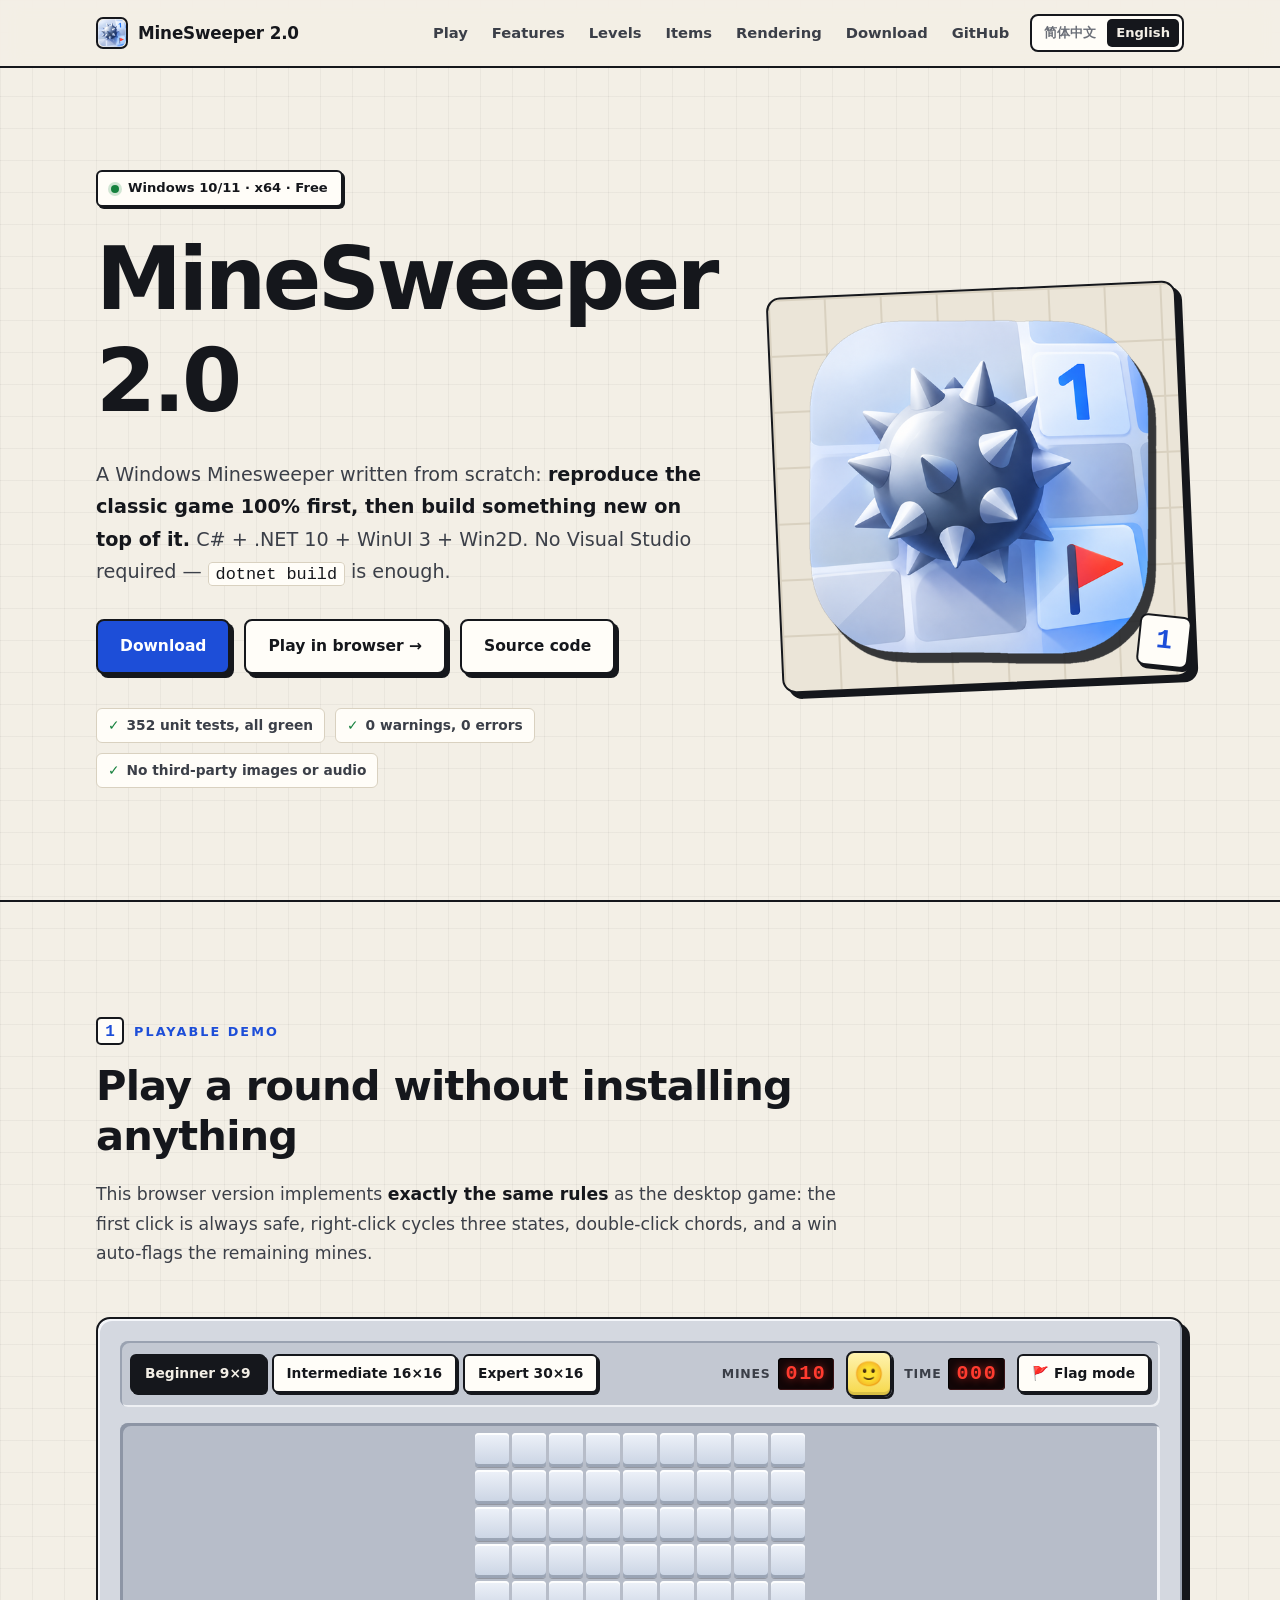
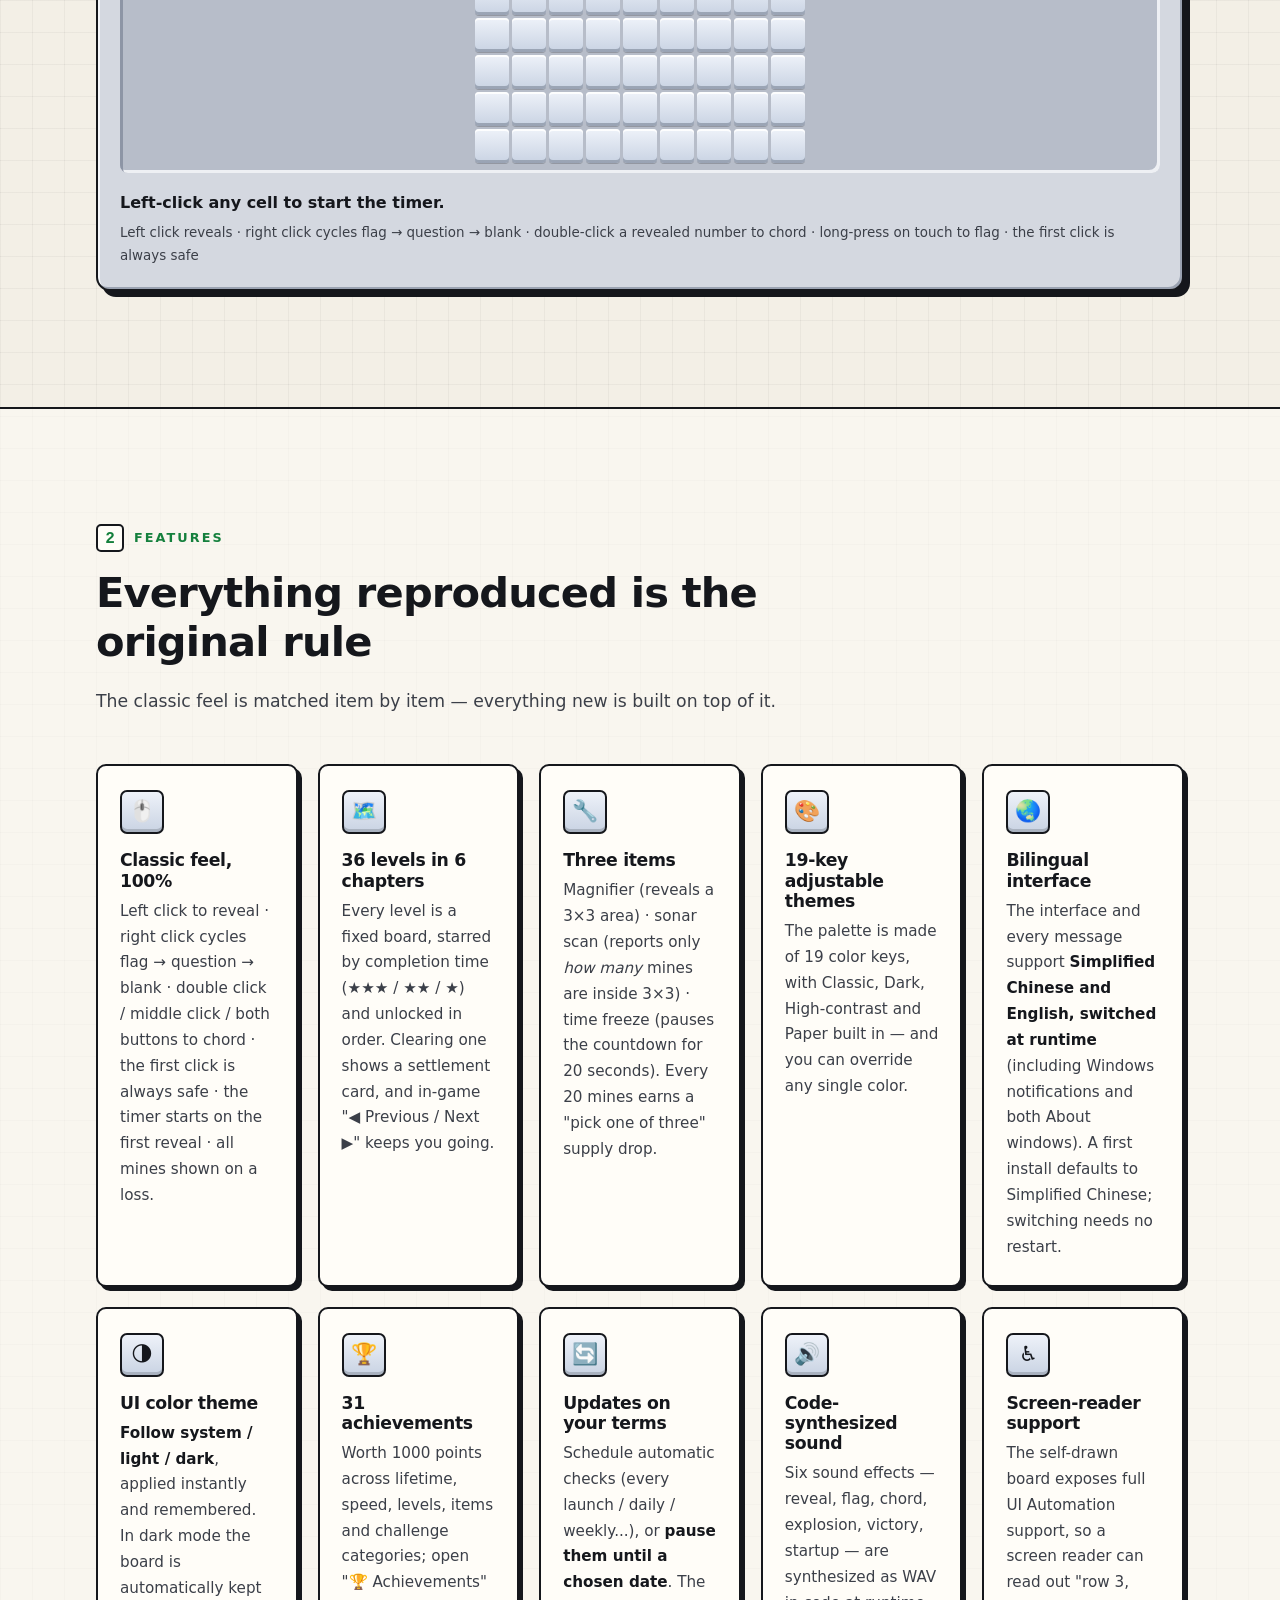
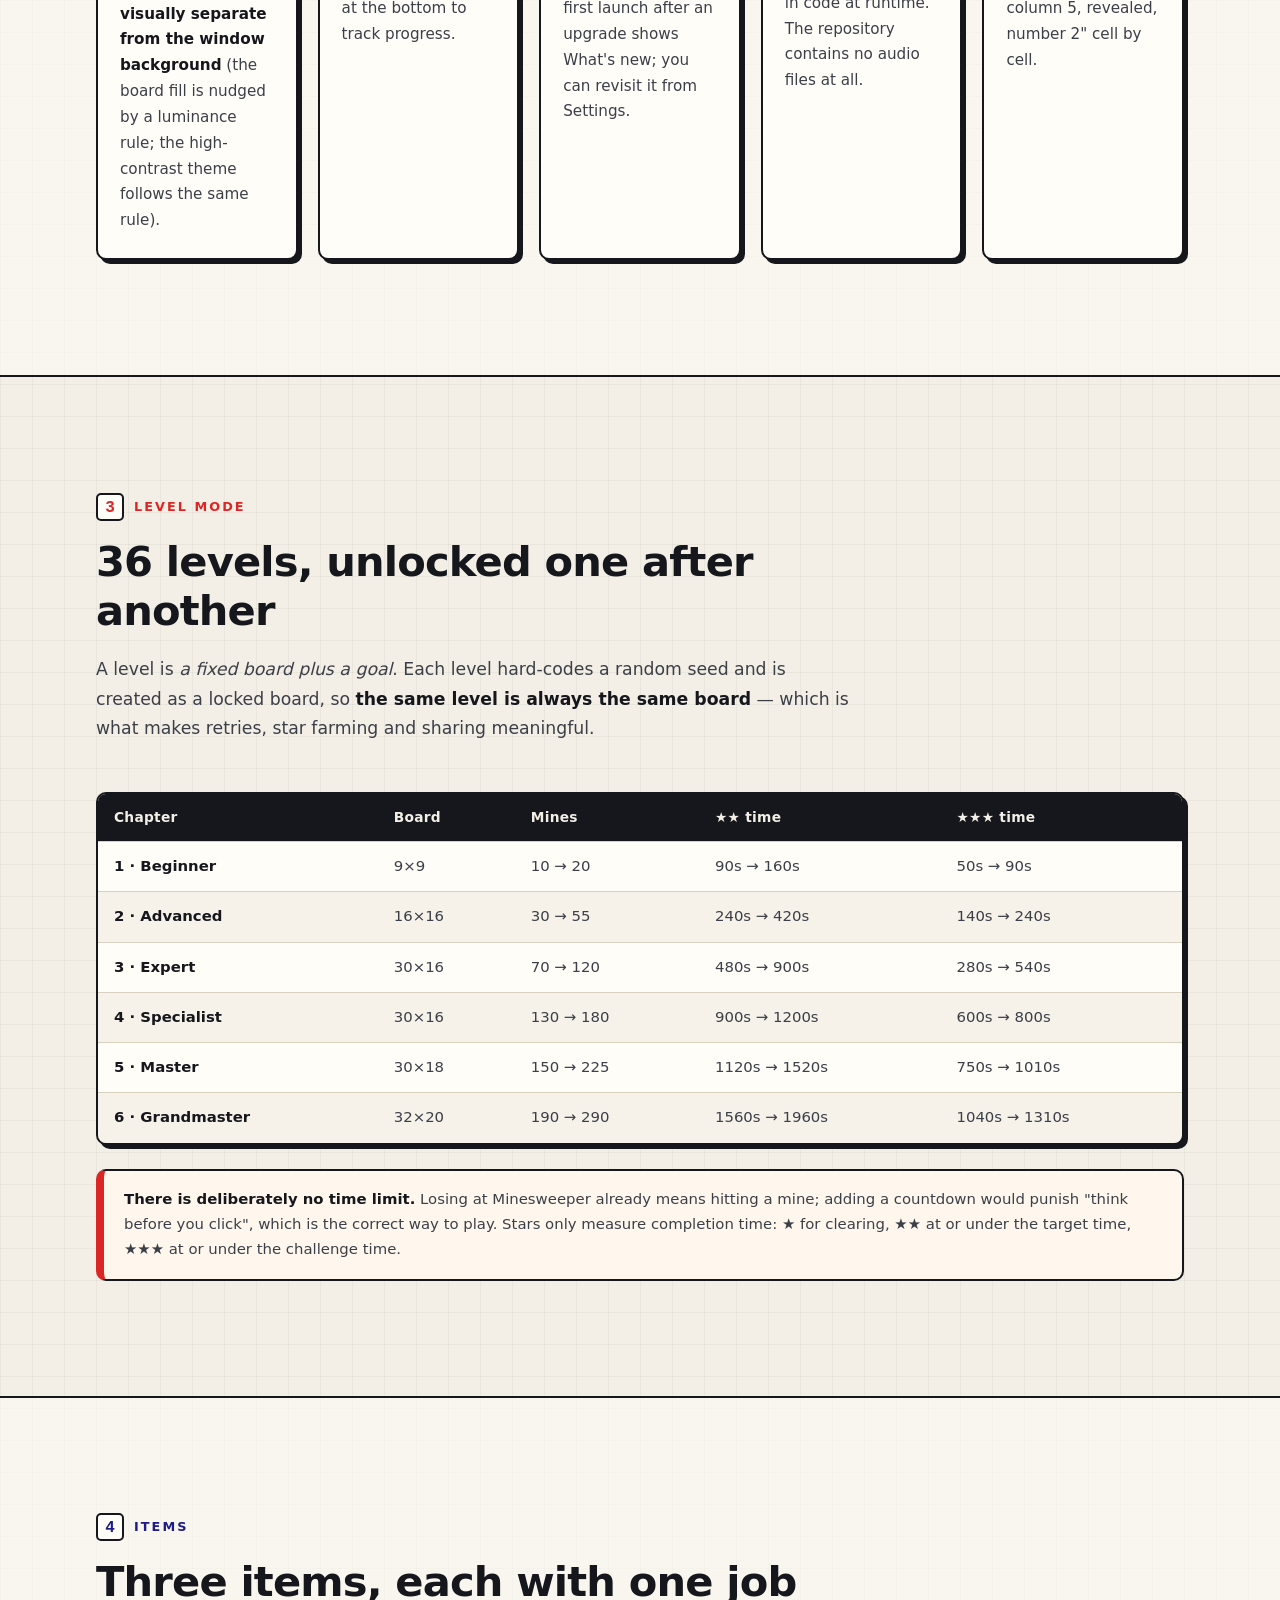
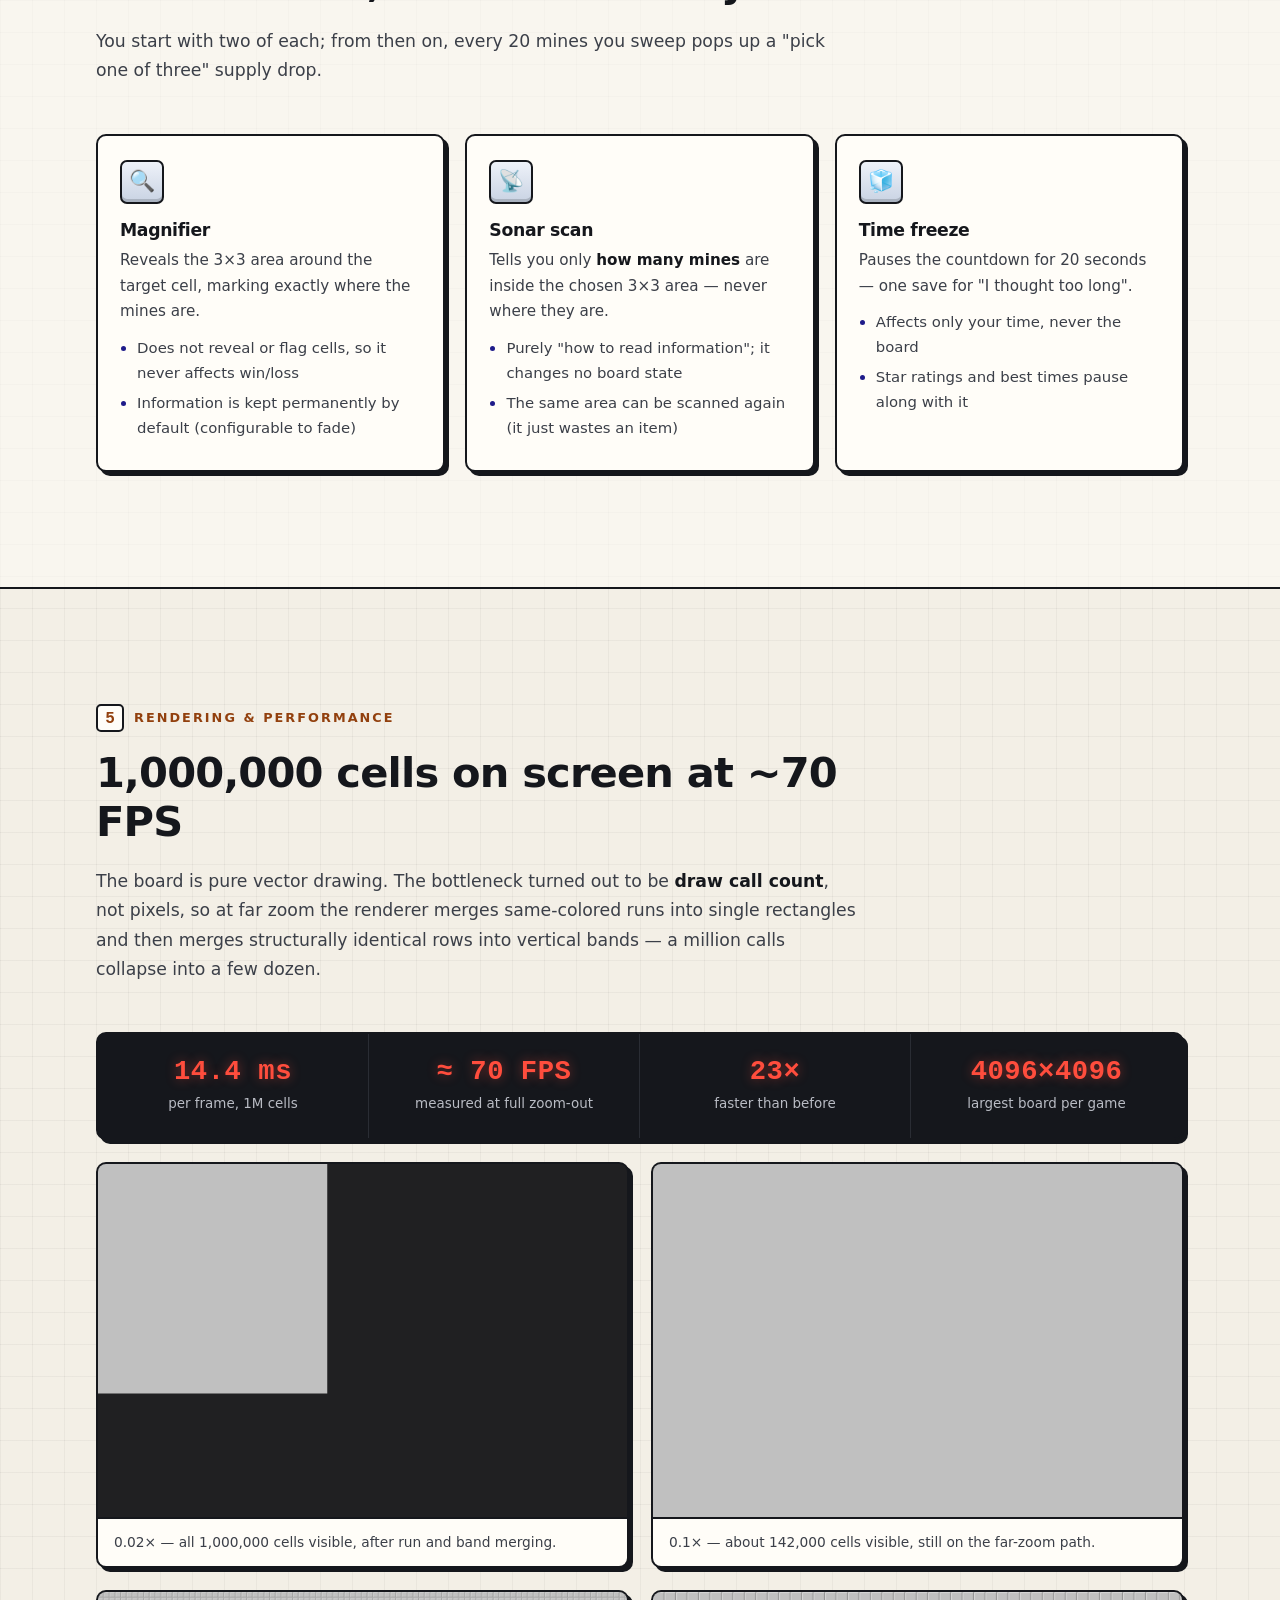
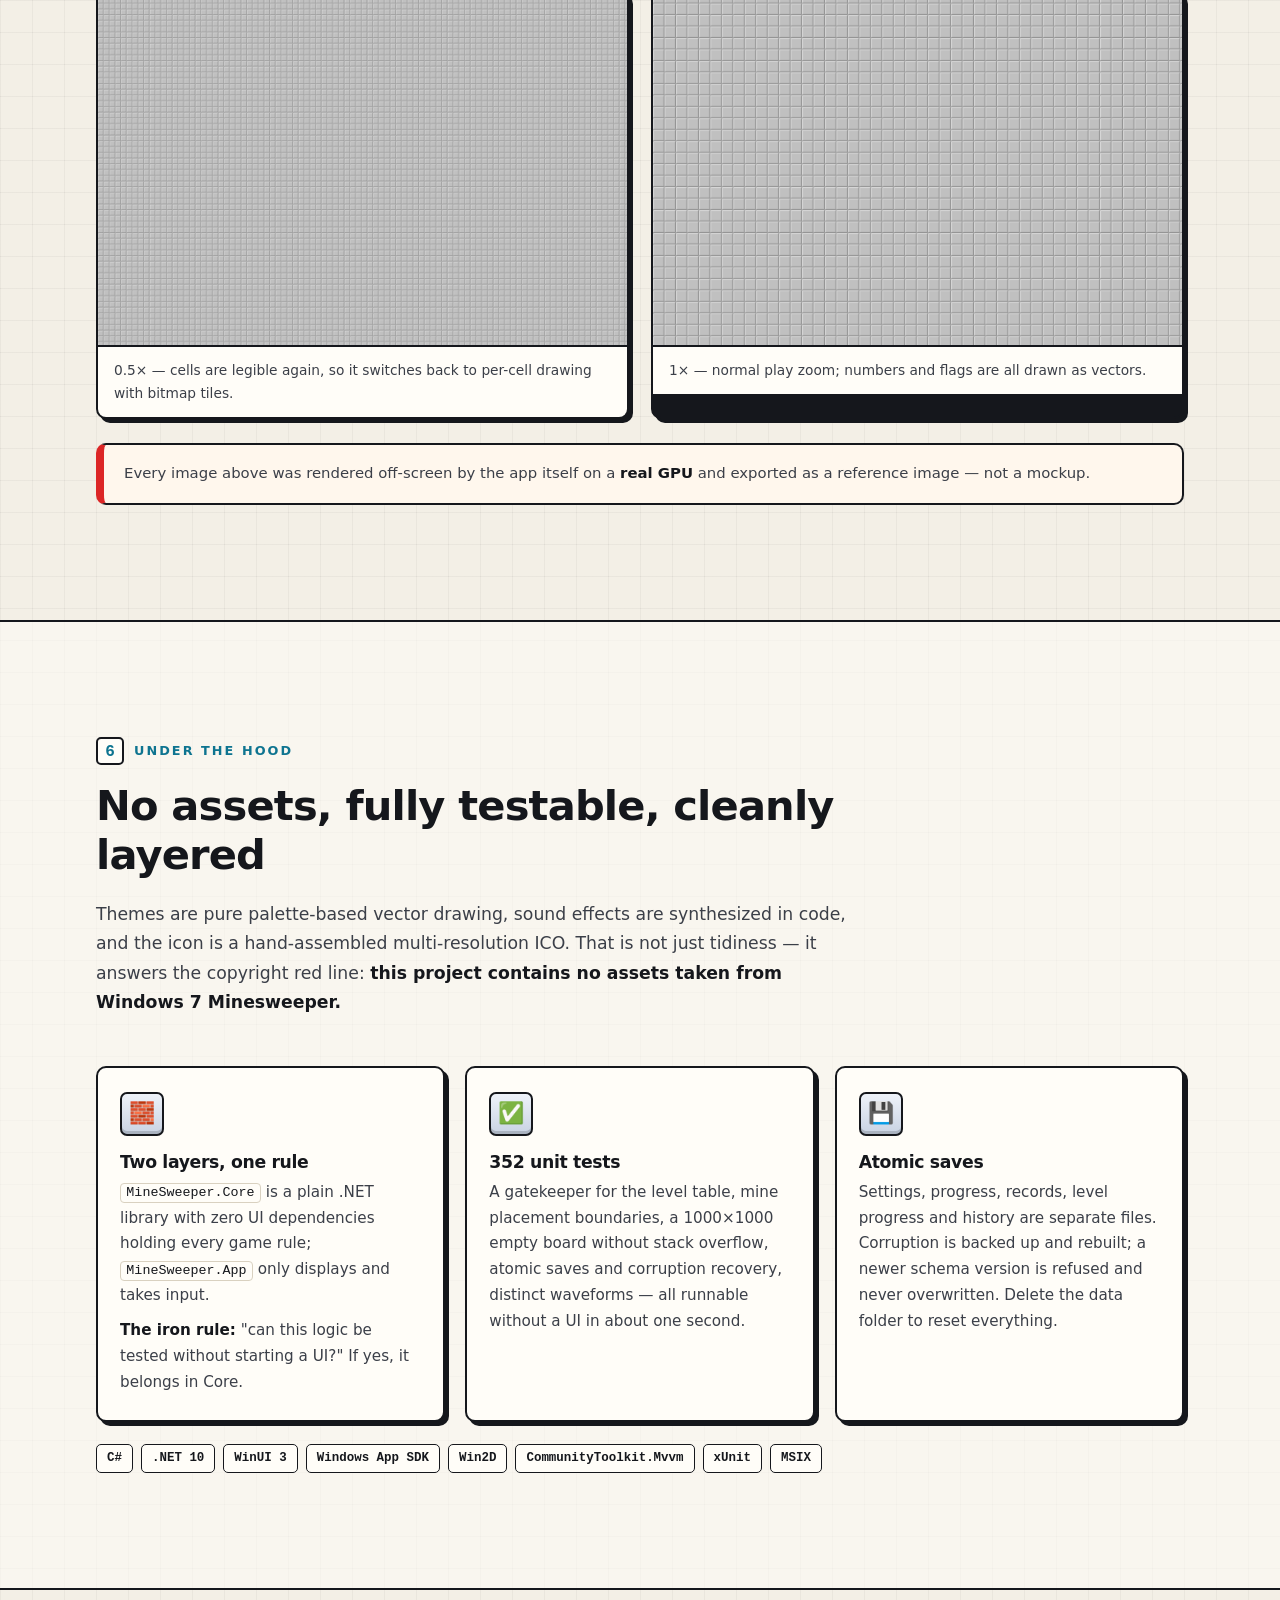
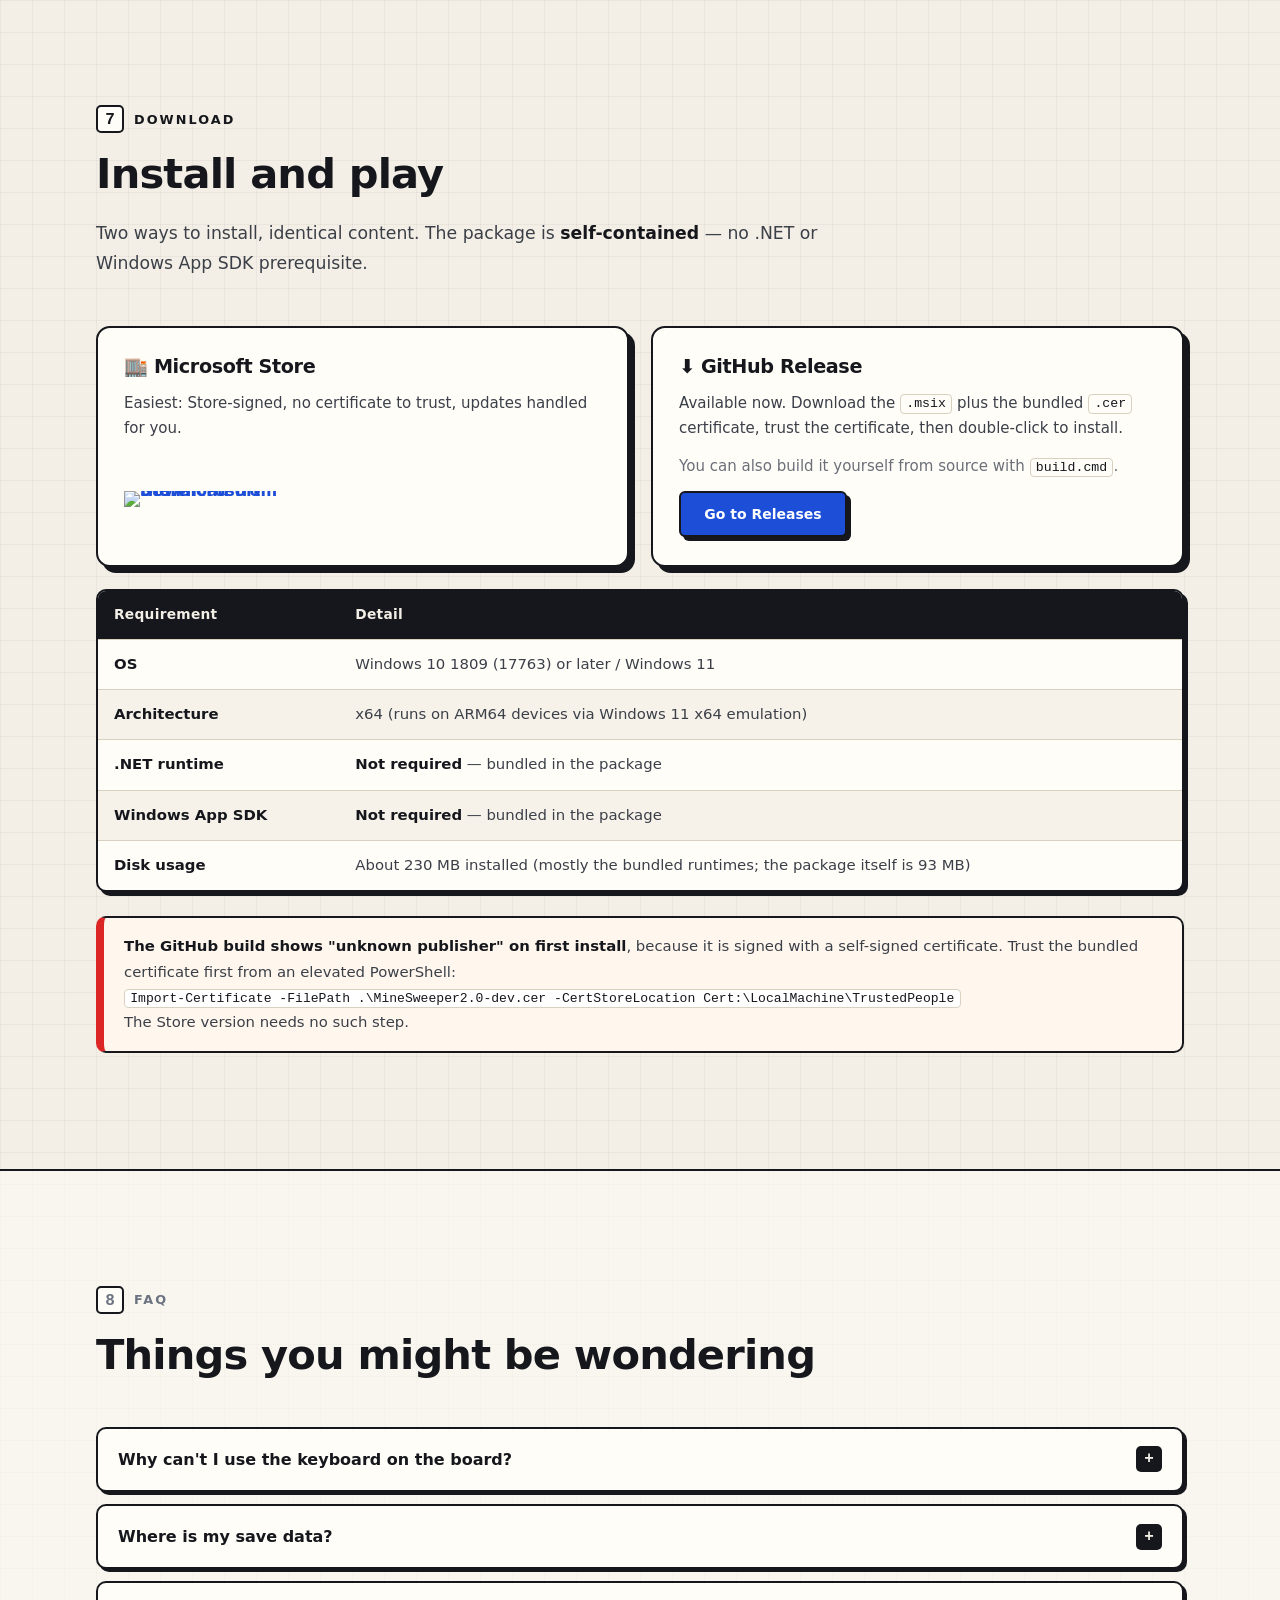
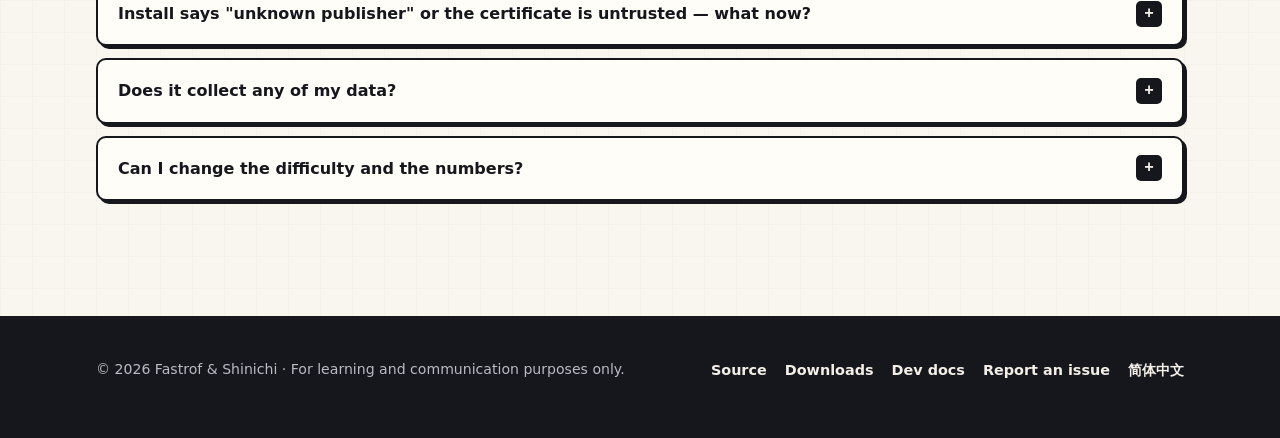
==== commit df635f27: "Add files via upload" ====
--- a/docs/en.html
+++ b/docs/en.html
@@ -5,8 +5,8 @@
 <meta name="viewport" content="width=device-width, initial-scale=1">
 <title>MineSweeper 2.0 — a Windows Minesweeper written from scratch</title>
 <meta name="description" content="MineSweeper 2.0 is a Windows Minesweeper written from scratch: the classic game reproduced 100%, plus 36 levels, three items, 19-key adjustable themes and code-synthesized sound. No third-party assets, fully offline, collects nothing.">
-<meta name="theme-color" content="#070d18">
-<meta name="color-scheme" content="dark">
+<meta name="theme-color" content="#f3efe6">
+<meta name="color-scheme" content="light">
 
 <!-- Social preview -->
 <meta property="og:type" content="website">
@@ -70,7 +70,7 @@
         </div>
 
         <ul class="hero-stats">
-          <li>329 unit tests, all green</li>
+          <li>352 unit tests, all green</li>
           <li>0 warnings, 0 errors</li>
           <li>No third-party images or audio</li>
         </ul>
@@ -340,7 +340,7 @@
         </article>
         <article class="card reveal">
           <div class="ico" aria-hidden="true">✅</div>
-          <h3>329 unit tests</h3>
+          <h3>352 unit tests</h3>
           <p>A gatekeeper for the level table, mine placement boundaries, a 1000×1000 empty board without stack overflow, atomic saves and corruption recovery, distinct waveforms — all runnable without a UI in about one second.</p>
         </article>
         <article class="card reveal">
--- a/docs/assets/css/style.css
+++ b/docs/assets/css/style.css
@@ -1,38 +1,49 @@
 /* ==========================================================================
-   扫雷 2.0 / MineSweeper 2.0 —— 项目主页样式表
+   扫雷 2.0 / MineSweeper 2.0 —— 项目主页样式表（v1.4 重做）
    · 零依赖、无外部字体、无 CDN，可直接放在 GitHub Pages 子路径下
-   · 配色取自程序图标本身（深蓝底 + 浅蓝高光，磁贴底色 #D1DCF1）
+   · 视觉语言直接取自扫雷本身：纸色底 + 格线、凸起的方块按钮、
+     经典八色数字做强调色、黑底红字的 LED 计数器
+   · 类名与旧版完全一致，index.html / en.html / minesweeper.js 无需改结构
    ========================================================================== */
 
 /* ------------------------------------------------------------------ 1. 变量 */
 :root {
-  color-scheme: dark;
-
-  --bg: #070d18;
-  --bg-soft: #0b1322;
-  --card: #0f1a2e;
-  --card-hi: #142338;
-  --line: #1e3050;
-  --line-hi: #2b446e;
-
-  --text: #e9effb;
-  --text-dim: #a7b8d4;
-  --text-mute: #7c8fae;
-
-  --accent: #4c8dff;
-  --accent-soft: #8fb6ff;
-  --brand-tile: #d1dcf1;
-  --win: #35d07f;
-  --lose: #ff5a5a;
-
-  --radius-s: 10px;
-  --radius: 16px;
-  --radius-l: 24px;
-  --shadow: 0 18px 40px -18px rgba(0, 0, 0, .75);
-  --ring: 0 0 0 3px rgba(76, 141, 255, .45);
-
-  --maxw: 1140px;
-  --pad: clamp(16px, 4vw, 32px);
+  color-scheme: light;
+
+  --paper: #f3efe6;
+  --paper-2: #ebe5d8;
+  --panel: #fffdf8;
+  --ink: #15171c;
+  --ink-2: #3b3f48;
+  --ink-3: #6b6f78;
+  --rule: #d9d1c0;
+  --grid: rgba(21, 23, 28, .045);
+
+  /* 经典八色数字 */
+  --n1: #1d4ed8;
+  --n2: #15803d;
+  --n3: #dc2626;
+  --n4: #1e1b8a;
+  --n5: #92400e;
+  --n6: #0e7490;
+
+  --tile: #c9d3e3;
+  --tile-hi: #eef2f9;
+  --tile-lo: #8a98b0;
+
+  --accent: var(--n1);
+  --win: var(--n2);
+  --lose: var(--n3);
+
+  --radius-s: 6px;
+  --radius: 10px;
+  --radius-l: 14px;
+  --hard: 4px 4px 0 var(--ink);
+  --hard-lg: 6px 6px 0 var(--ink);
+  --ring: 0 0 0 3px rgba(29, 78, 216, .4);
+
+  --maxw: 1160px;
+  --pad: clamp(18px, 4vw, 36px);
   --mono: ui-monospace, "Cascadia Mono", "SFMono-Regular", Consolas, "Liberation Mono", monospace;
   --sans: system-ui, -apple-system, "Segoe UI", "Microsoft YaHei UI", "Microsoft YaHei", "PingFang SC", "Hiragino Sans GB", sans-serif;
 }
@@ -47,224 +58,321 @@
   font-family: var(--sans);
   font-size: 16px;
   line-height: 1.7;
-  color: var(--text);
-  background:
-    radial-gradient(1200px 600px at 80% -180px, rgba(76, 141, 255, .22), transparent 60%),
-    radial-gradient(900px 500px at -10% 10%, rgba(143, 182, 255, .10), transparent 55%),
-    var(--bg);
+  color: var(--ink);
+  background-color: var(--paper);
+  /* 整页铺一层很淡的棋盘格线 */
+  background-image:
+    linear-gradient(var(--grid) 1px, transparent 1px),
+    linear-gradient(90deg, var(--grid) 1px, transparent 1px);
+  background-size: 32px 32px;
   -webkit-font-smoothing: antialiased;
   text-rendering: optimizeLegibility;
 }
 
 img { max-width: 100%; height: auto; display: block; }
 
-a { color: var(--accent-soft); text-decoration: none; }
-a:hover { text-decoration: underline; }
-
-:focus-visible { outline: none; box-shadow: var(--ring); border-radius: 8px; }
-
-h1, h2, h3 { line-height: 1.25; margin: 0 0 .5em; letter-spacing: -.01em; }
-h1 { font-size: clamp(2.1rem, 5.5vw, 3.4rem); font-weight: 800; }
-h2 { font-size: clamp(1.5rem, 3.4vw, 2.15rem); font-weight: 750; }
-h3 { font-size: 1.09rem; font-weight: 700; }
-p { margin: 0 0 1em; color: var(--text-dim); }
-
-code, kbd, pre { font-family: var(--mono); font-size: .9em; }
+a { color: var(--accent); text-decoration: none; font-weight: 600; }
+a:hover { text-decoration: underline; text-underline-offset: 3px; }
+
+:focus-visible { outline: none; box-shadow: var(--ring); border-radius: 6px; }
+
+h1, h2, h3 { line-height: 1.18; margin: 0 0 .5em; letter-spacing: -.02em; color: var(--ink); }
+h1 { font-size: clamp(2.8rem, 8vw, 5.4rem); font-weight: 900; letter-spacing: -.04em; }
+h2 { font-size: clamp(1.7rem, 3.8vw, 2.6rem); font-weight: 850; }
+h3 { font-size: 1.08rem; font-weight: 800; }
+p { margin: 0 0 1em; color: var(--ink-2); }
+strong, b { color: var(--ink); }
+
+code, kbd, pre { font-family: var(--mono); font-size: .88em; }
 code {
-  background: rgba(76, 141, 255, .13);
-  border: 1px solid rgba(76, 141, 255, .22);
-  padding: .12em .42em;
-  border-radius: 6px;
-  color: #cfe0ff;
+  background: var(--panel);
+  border: 1px solid var(--rule);
+  padding: .1em .4em;
+  border-radius: 4px;
+  color: var(--ink);
+  word-break: break-word;
 }
 kbd {
-  background: #16243c; border: 1px solid var(--line-hi);
-  border-bottom-width: 2px; border-radius: 6px; padding: .1em .45em; color: var(--text);
-}
-
-hr { border: 0; border-top: 1px solid var(--line); margin: 3rem 0; }
+  background: var(--tile-hi); border: 1px solid var(--tile-lo);
+  border-bottom-width: 3px; border-radius: 5px; padding: .05em .45em; color: var(--ink);
+}
+
+hr { border: 0; border-top: 2px solid var(--ink); margin: 3rem 0; }
+
+.sr-only {
+  position: absolute; width: 1px; height: 1px; padding: 0; margin: -1px;
+  overflow: hidden; clip: rect(0 0 0 0); white-space: nowrap; border: 0;
+}
 
 /* ------------------------------------------------------- 3. 布局与容器 */
 .container { width: 100%; max-width: var(--maxw); margin-inline: auto; padding-inline: var(--pad); }
 
-.section { padding: clamp(56px, 8vw, 104px) 0; }
+.section { padding: clamp(64px, 9vw, 120px) 0; position: relative; }
 .section--tight { padding-top: 0; }
-.section + .section { border-top: 1px solid rgba(30, 48, 80, .55); }
-
-.section-head { max-width: 720px; margin-bottom: clamp(28px, 4vw, 44px); }
+.section + .section { border-top: 2px solid var(--ink); }
+
+.section-head { max-width: 760px; margin-bottom: clamp(30px, 4vw, 48px); }
 .section-head--center { margin-inline: auto; text-align: center; }
 
+/* 小标题：像一枚翻开的数字格，颜色按区块轮换经典数字色 */
 .eyebrow {
-  display: inline-block; margin: 0 0 .7rem;
-  font-size: .78rem; font-weight: 700; letter-spacing: .14em; text-transform: uppercase;
-  color: var(--accent-soft);
-}
-.lead { font-size: 1.06rem; color: var(--text-dim); }
+  display: inline-flex; align-items: center; gap: 10px; margin: 0 0 1rem;
+  font-size: .8rem; font-weight: 800; letter-spacing: .16em; text-transform: uppercase;
+  color: var(--eyebrow, var(--n1));
+}
+.eyebrow::before {
+  content: counter(sec);
+  counter-increment: sec;
+  display: grid; place-items: center; width: 28px; height: 28px;
+  font-family: var(--mono); font-size: 1rem; letter-spacing: 0; font-weight: 900;
+  color: var(--eyebrow, var(--n1));
+  background: var(--panel);
+  border: 2px solid var(--ink); border-radius: 5px;
+}
+main { counter-reset: sec; }
+main > .section:nth-of-type(8n + 2) { --eyebrow: var(--n1); }
+main > .section:nth-of-type(8n + 3) { --eyebrow: var(--n2); }
+main > .section:nth-of-type(8n + 4) { --eyebrow: var(--n3); }
+main > .section:nth-of-type(8n + 5) { --eyebrow: var(--n4); }
+main > .section:nth-of-type(8n + 6) { --eyebrow: var(--n5); }
+main > .section:nth-of-type(8n + 7) { --eyebrow: var(--n6); }
+main > .section:nth-of-type(8n + 8) { --eyebrow: var(--ink); }
+main > .section:nth-of-type(8n + 9) { --eyebrow: #6b7280; }
+
+.lead { font-size: 1.08rem; color: var(--ink-2); }
+
+/* 交替的区块底色，让长页有节奏 */
+main > .section:nth-of-type(odd) { background: rgba(255, 253, 248, .55); }
 
 /* ------------------------------------------------------------- 4. 顶栏 */
 .site-header {
   position: sticky; top: 0; z-index: 40;
-  backdrop-filter: saturate(160%) blur(12px);
-  background: rgba(7, 13, 24, .78);
-  border-bottom: 1px solid var(--line);
-}
-.site-header .container { display: flex; align-items: center; gap: 18px; height: 68px; }
-
-.brand { display: flex; align-items: center; gap: 10px; font-weight: 750; color: var(--text); }
+  background: rgba(243, 239, 230, .9);
+  backdrop-filter: saturate(140%) blur(10px);
+  border-bottom: 2px solid var(--ink);
+}
+.site-header .container { display: flex; align-items: center; gap: 18px; height: 66px; }
+
+.brand { display: flex; align-items: center; gap: 10px; font-weight: 900; font-size: 1.05rem; color: var(--ink); letter-spacing: -.01em; }
 .brand:hover { text-decoration: none; }
-.brand img { width: 30px; height: 30px; border-radius: 8px; }
+.brand img { width: 32px; height: 32px; border-radius: 7px; border: 2px solid var(--ink); }
 .brand span { white-space: nowrap; }
 
-.nav { margin-left: auto; display: flex; align-items: center; gap: 4px; }
+.nav { margin-left: auto; display: flex; align-items: center; gap: 2px; }
 .nav a {
-  padding: 8px 12px; border-radius: 9px; color: var(--text-dim);
-  font-size: .93rem; font-weight: 600;
-}
-.nav a:hover { background: var(--card-hi); color: var(--text); text-decoration: none; }
+  padding: 7px 11px; border-radius: 6px; color: var(--ink-2);
+  font-size: .92rem; font-weight: 700;
+}
+.nav a:hover { background: var(--ink); color: var(--paper); text-decoration: none; }
 
 .lang {
-  display: flex; align-items: center; gap: 2px; padding: 3px;
-  border: 1px solid var(--line); border-radius: 10px; background: rgba(15, 26, 46, .7);
+  display: flex; align-items: center; gap: 2px; padding: 3px; margin-left: 8px;
+  border: 2px solid var(--ink); border-radius: 8px; background: var(--panel);
 }
 .lang a, .lang span {
-  padding: 5px 10px; border-radius: 7px; font-size: .84rem; font-weight: 700; color: var(--text-mute);
-}
-.lang a:hover { text-decoration: none; color: var(--text); }
-.lang .is-current { background: var(--accent); color: #fff; }
+  padding: 3px 9px; border-radius: 5px; font-size: .82rem; font-weight: 800; color: var(--ink-3);
+}
+.lang a:hover { text-decoration: none; color: var(--ink); background: var(--paper-2); }
+.lang .is-current { background: var(--ink); color: var(--paper); }
 
 .nav-toggle {
   display: none; margin-left: auto;
-  background: var(--card-hi); border: 1px solid var(--line); color: var(--text);
-  border-radius: 10px; padding: 8px 12px; font-size: 1rem; cursor: pointer;
+  background: var(--panel); border: 2px solid var(--ink); color: var(--ink);
+  border-radius: 8px; padding: 6px 12px; font-size: 1rem; font-weight: 800; cursor: pointer;
+  box-shadow: 2px 2px 0 var(--ink);
 }
 
 /* ------------------------------------------------------------- 5. 按钮 */
+/* 按钮 = 一枚凸起的方块：硬阴影，按下去会"陷进去" */
 .btn {
   display: inline-flex; align-items: center; justify-content: center; gap: .5em;
-  padding: 13px 22px; border-radius: 12px; border: 1px solid transparent;
-  font: inherit; font-weight: 700; font-size: .97rem; cursor: pointer;
-  transition: transform .16s ease, box-shadow .16s ease, background .16s ease, border-color .16s ease;
-}
-.btn:hover { text-decoration: none; transform: translateY(-2px); }
-.btn:active { transform: translateY(0); }
-
-.btn--primary { background: linear-gradient(180deg, #5b97ff, #3f7bf0); color: #fff; box-shadow: 0 12px 24px -12px rgba(76, 141, 255, .9); }
-.btn--primary:hover { box-shadow: 0 18px 30px -14px rgba(76, 141, 255, 1); }
-
-.btn--ghost { background: rgba(20, 35, 56, .6); border-color: var(--line-hi); color: var(--text); }
-.btn--ghost:hover { background: var(--card-hi); border-color: var(--accent); }
-
-.btn--soon { opacity: .6; cursor: not-allowed; }
-.btn--soon:hover { transform: none; }
-
-.btn-row { display: flex; flex-wrap: wrap; gap: 12px; margin-top: 26px; }
+  padding: 12px 22px; border-radius: 8px; border: 2px solid var(--ink);
+  font: inherit; font-weight: 800; font-size: .97rem; cursor: pointer;
+  color: var(--ink); background: var(--panel);
+  box-shadow: var(--hard);
+  transition: transform .1s ease, box-shadow .1s ease, background .15s ease;
+}
+.btn:hover { text-decoration: none; transform: translate(-1px, -1px); box-shadow: 5px 5px 0 var(--ink); }
+.btn:active { transform: translate(4px, 4px); box-shadow: 0 0 0 var(--ink); }
+
+.btn--primary { background: var(--n1); color: #fff; }
+.btn--primary:hover { background: #1e40af; }
+
+.btn--ghost { background: var(--panel); color: var(--ink); }
+.btn--ghost:hover { background: var(--tile-hi); }
+
+.btn--soon { opacity: .55; cursor: not-allowed; }
+.btn--soon:hover { transform: none; box-shadow: var(--hard); }
+
+.btn-row { display: flex; flex-wrap: wrap; gap: 14px; margin-top: 30px; }
 
 /* ------------------------------------------------------------- 6. 首屏 */
-.hero { padding: clamp(44px, 7vw, 88px) 0 clamp(40px, 6vw, 72px); }
+.hero { padding: clamp(48px, 8vw, 104px) 0 clamp(56px, 8vw, 96px); border-bottom: 2px solid var(--ink); position: relative; overflow: hidden; }
 .hero .container {
-  display: grid; grid-template-columns: minmax(0, 1.15fr) minmax(0, .85fr);
-  gap: clamp(28px, 5vw, 64px); align-items: center;
+  display: grid; grid-template-columns: minmax(0, 1.2fr) minmax(0, .8fr);
+  gap: clamp(28px, 5vw, 72px); align-items: center;
 }
 .hero-tag {
-  display: inline-flex; align-items: center; gap: 8px; margin-bottom: 20px;
-  padding: 6px 14px; border-radius: 999px; font-size: .82rem; font-weight: 700;
-  color: var(--accent-soft); background: rgba(76, 141, 255, .1); border: 1px solid rgba(76, 141, 255, .3);
-}
-.hero-tag .dot { width: 7px; height: 7px; border-radius: 50%; background: var(--win); }
-.hero p.lead { font-size: clamp(1rem, 2.2vw, 1.16rem); max-width: 34em; }
-.hero-art { position: relative; display: grid; place-items: center; }
+  display: inline-flex; align-items: center; gap: 9px; margin-bottom: 22px;
+  padding: 5px 13px; border-radius: 6px; font-size: .82rem; font-weight: 800;
+  color: var(--ink); background: var(--panel); border: 2px solid var(--ink);
+  box-shadow: 2px 2px 0 var(--ink);
+}
+.hero-tag .dot { width: 8px; height: 8px; border-radius: 50%; background: var(--win); box-shadow: 0 0 0 3px rgba(21, 128, 61, .2); }
+.hero h1 { margin-bottom: .3em; }
+.hero p.lead { font-size: clamp(1.02rem, 2.2vw, 1.2rem); max-width: 34em; }
+
+/* 首屏右侧：图标放在一块"棋盘"上，四周点缀几枚数字格 */
+.hero-art { position: relative; display: grid; place-items: center; padding: 28px; }
+.hero-art::before {
+  content: ""; position: absolute; inset: 0;
+  background:
+    linear-gradient(var(--rule) 2px, transparent 2px) 0 0 / 56px 56px,
+    linear-gradient(90deg, var(--rule) 2px, transparent 2px) 0 0 / 56px 56px,
+    var(--paper-2);
+  border: 2px solid var(--ink); border-radius: var(--radius-l);
+  box-shadow: var(--hard-lg);
+  transform: rotate(-2.5deg);
+}
 .hero-art img {
-  width: min(100%, 380px); border-radius: 28%;
-  filter: drop-shadow(0 30px 50px rgba(0, 0, 0, .55));
+  position: relative;
+  width: min(100%, 340px); border-radius: 26%;
+  filter: drop-shadow(8px 10px 0 rgba(21, 23, 28, .85));
   animation: float 7s ease-in-out infinite;
 }
 .hero-art::after {
-  content: ""; position: absolute; inset: 12% 6% -6% 6%; z-index: -1;
-  background: radial-gradient(closest-side, rgba(76, 141, 255, .35), transparent 70%);
-  filter: blur(24px);
-}
-@keyframes float { 0%, 100% { transform: translateY(-8px); } 50% { transform: translateY(8px); } }
-
-.hero-stats { display: flex; flex-wrap: wrap; gap: 10px 22px; margin-top: 30px; padding: 0; list-style: none; }
-.hero-stats li { color: var(--text-mute); font-size: .9rem; display: flex; align-items: center; gap: 7px; }
-.hero-stats li::before { content: "✓"; color: var(--win); font-weight: 800; }
+  content: "1"; position: absolute; right: -6px; bottom: 18px;
+  width: 52px; height: 52px; display: grid; place-items: center;
+  font: 900 1.7rem/1 var(--mono); color: var(--n1);
+  background: var(--panel); border: 2px solid var(--ink); border-radius: 8px;
+  box-shadow: 3px 3px 0 var(--ink); transform: rotate(6deg);
+}
+@keyframes float { 0%, 100% { transform: translateY(-6px) rotate(-1deg); } 50% { transform: translateY(6px) rotate(1deg); } }
+
+.hero-stats { display: flex; flex-wrap: wrap; gap: 10px; margin-top: 34px; padding: 0; list-style: none; }
+.hero-stats li {
+  color: var(--ink-2); font-size: .86rem; font-weight: 700;
+  display: flex; align-items: center; gap: 7px;
+  padding: 5px 11px; border: 1.5px solid var(--rule); border-radius: 6px; background: var(--panel);
+}
+.hero-stats li::before { content: "✓"; color: var(--win); font-weight: 900; }
 
 /* --------------------------------------------------------- 7. 卡片网格 */
-.cards { display: grid; gap: 18px; grid-template-columns: repeat(auto-fit, minmax(255px, 1fr)); }
+.cards { display: grid; gap: 20px; grid-template-columns: repeat(auto-fit, minmax(250px, 1fr)); }
 .card {
-  padding: 24px 22px; background: linear-gradient(180deg, var(--card), var(--bg-soft));
-  border: 1px solid var(--line); border-radius: var(--radius);
-  transition: border-color .18s ease, transform .18s ease, box-shadow .18s ease;
-}
-.card:hover { border-color: var(--line-hi); transform: translateY(-3px); box-shadow: var(--shadow); }
+  padding: 24px 22px; background: var(--panel);
+  border: 2px solid var(--ink); border-radius: var(--radius);
+  box-shadow: var(--hard);
+  transition: transform .14s ease, box-shadow .14s ease;
+}
+.card:hover { transform: translate(-2px, -2px); box-shadow: 6px 6px 0 var(--ink); }
 .card h3 { margin-bottom: .45em; }
 .card p { margin: 0; font-size: .95rem; }
 .card .ico {
-  display: grid; place-items: center; width: 42px; height: 42px; margin-bottom: 14px;
-  font-size: 21px; border-radius: 12px;
-  background: rgba(76, 141, 255, .12); border: 1px solid rgba(76, 141, 255, .26);
-}
-.card ul { margin: .6em 0 0; padding-left: 1.15em; color: var(--text-dim); font-size: .93rem; }
-.card li { margin-bottom: .28em; }
+  display: grid; place-items: center; width: 44px; height: 44px; margin-bottom: 16px;
+  font-size: 21px; border-radius: 7px;
+  background: linear-gradient(180deg, var(--tile-hi), var(--tile));
+  border: 2px solid var(--ink);
+  box-shadow: inset 0 -3px 0 rgba(21, 23, 28, .18);
+}
+.card ul { margin: .7em 0 0; padding-left: 1.15em; color: var(--ink-2); font-size: .93rem; }
+.card li { margin-bottom: .3em; }
+.card li::marker { color: var(--eyebrow, var(--n1)); }
+
+/* 特性区 10 张卡：宽屏排成 5 × 2，不留孤卡 */
+#features .cards { grid-template-columns: repeat(auto-fit, minmax(196px, 1fr)); }
 
 /* ----------------------------------------------------------- 8. 数据条 */
 .stat-band {
-  display: grid; gap: 1px; margin: 0; padding: 0; list-style: none;
-  grid-template-columns: repeat(auto-fit, minmax(160px, 1fr));
-  background: var(--line); border: 1px solid var(--line); border-radius: var(--radius); overflow: hidden;
-}
-.stat-band li { background: var(--bg-soft); padding: 20px 18px; text-align: center; }
-.stat-band b { display: block; font-size: 1.55rem; font-weight: 800; color: var(--text); letter-spacing: -.02em; }
-.stat-band span { display: block; margin-top: 2px; font-size: .84rem; color: var(--text-mute); }
+  display: grid; gap: 0; margin: 0; padding: 0; list-style: none;
+  grid-template-columns: repeat(auto-fit, minmax(170px, 1fr));
+  border: 2px solid var(--ink); border-radius: var(--radius); overflow: hidden;
+  background: var(--ink); box-shadow: var(--hard);
+}
+.stat-band li { padding: 22px 18px; text-align: center; border-right: 1px solid #2a2d34; }
+.stat-band li:last-child { border-right: 0; }
+/* 黑底红字，致敬原版的 LED 计数器 */
+.stat-band b {
+  display: block; font: 900 1.7rem/1.2 var(--mono); color: #ff4d3d; letter-spacing: .02em;
+  text-shadow: 0 0 12px rgba(255, 77, 61, .45);
+}
+.stat-band span { display: block; margin-top: 4px; font-size: .84rem; color: #b9bcc4; }
 
 /* ------------------------------------------------------------- 9. 表格 */
-.table-wrap { overflow-x: auto; border: 1px solid var(--line); border-radius: var(--radius); }
+.table-wrap { overflow-x: auto; border: 2px solid var(--ink); border-radius: var(--radius); background: var(--panel); box-shadow: var(--hard); }
 table { width: 100%; border-collapse: collapse; font-size: .93rem; min-width: 520px; }
-th, td { padding: 11px 15px; text-align: left; border-bottom: 1px solid var(--line); }
-th { background: var(--card); color: var(--text); font-weight: 700; white-space: nowrap; }
+th, td { padding: 12px 16px; text-align: left; border-bottom: 1px solid var(--rule); }
+th { background: var(--ink); color: var(--paper); font-weight: 800; white-space: nowrap; font-size: .86rem; letter-spacing: .02em; }
 tbody tr:last-child td { border-bottom: 0; }
-tbody tr:hover td { background: rgba(76, 141, 255, .06); }
-td:first-child { color: var(--text); font-weight: 600; }
+tbody tr:nth-child(even) td { background: rgba(235, 229, 216, .45); }
+tbody tr:hover td { background: var(--tile-hi); }
+td:first-child { color: var(--ink); font-weight: 800; }
+td { color: var(--ink-2); font-variant-numeric: tabular-nums; }
 
 /* ------------------------------------------------------------- 10. 图片 */
-.figure { margin: 0; border: 1px solid var(--line); border-radius: var(--radius); overflow: hidden; background: var(--card); }
+.figure { margin: 0; border: 2px solid var(--ink); border-radius: var(--radius); overflow: hidden; background: var(--ink); box-shadow: var(--hard); }
 .figure img { width: 100%; display: block; }
-.figure figcaption { padding: 12px 16px; font-size: .87rem; color: var(--text-mute); border-top: 1px solid var(--line); }
-.gallery { display: grid; gap: 16px; grid-template-columns: repeat(auto-fit, minmax(280px, 1fr)); }
+.figure figcaption { padding: 12px 16px; font-size: .86rem; color: var(--ink-2); background: var(--panel); border-top: 2px solid var(--ink); }
+.gallery { display: grid; gap: 22px; grid-template-columns: repeat(2, minmax(0, 1fr)); }
+@media (max-width: 720px) { .gallery { grid-template-columns: 1fr; } }
 
 /* --------------------------------------------------------- 11. 试玩区 */
+/* 一台"桌面版扫雷窗口"：浅灰机身 + 内凹计数面板 */
 .game {
   padding: clamp(14px, 2.5vw, 22px);
-  background: linear-gradient(180deg, var(--card), var(--bg-soft));
-  border: 1px solid var(--line); border-radius: var(--radius-l); box-shadow: var(--shadow);
-}
-.game-bar { display: flex; flex-wrap: wrap; align-items: center; gap: 12px; margin-bottom: 16px; }
-.game-counters { display: flex; align-items: center; gap: 12px; margin-left: auto; }
+  background: #d4d8e0;
+  border: 2px solid var(--ink); border-radius: var(--radius-l);
+  box-shadow: var(--hard-lg), inset 2px 2px 0 #f4f6fa, inset -2px -2px 0 #9aa2b1;
+}
+.game-bar {
+  display: flex; flex-wrap: wrap; align-items: center; gap: 12px; margin-bottom: 16px;
+  padding: 10px; border-radius: 8px;
+  background: #c3c8d2;
+  box-shadow: inset 2px 2px 0 #9aa2b1, inset -2px -2px 0 #eef0f4;
+}
+.game-diff { display: flex; flex-wrap: wrap; gap: 6px; }
+.game-counters { display: flex; flex-wrap: wrap; align-items: center; gap: 10px 12px; margin-left: auto; }
 
 .chip {
-  font: inherit; font-size: .88rem; font-weight: 700; cursor: pointer;
-  padding: 8px 14px; border-radius: 999px; color: var(--text-dim);
-  background: rgba(20, 35, 56, .75); border: 1px solid var(--line);
-  transition: background .15s ease, color .15s ease, border-color .15s ease;
-}
-.chip:hover { color: var(--text); border-color: var(--line-hi); }
-.chip.is-active { background: var(--accent); border-color: var(--accent); color: #fff; }
-.chip.is-on { background: rgba(53, 208, 127, .18); border-color: var(--win); color: #b7f0d1; }
-
-.counter { display: flex; align-items: baseline; gap: 7px; font-size: .84rem; color: var(--text-mute); }
-.counter b { font-family: var(--mono); font-size: 1.06rem; color: var(--text); letter-spacing: .04em; }
+  font: inherit; font-size: .86rem; font-weight: 800; cursor: pointer;
+  padding: 6px 13px; border-radius: 6px; color: var(--ink);
+  background: var(--panel); border: 2px solid var(--ink);
+  box-shadow: 2px 2px 0 var(--ink);
+  transition: transform .08s ease, box-shadow .08s ease, background .12s ease;
+}
+.chip:hover { background: var(--tile-hi); }
+.chip:active { transform: translate(2px, 2px); box-shadow: none; }
+.chip.is-active { background: var(--ink); color: var(--paper); }
+.chip.is-on { background: var(--n3); border-color: var(--ink); color: #fff; }
+
+/* LED 计数器 */
+.counter { display: flex; align-items: center; gap: 7px; font-size: .78rem; font-weight: 800; color: var(--ink-2); text-transform: uppercase; letter-spacing: .06em; }
+.counter b {
+  font: 900 1.25rem/1 var(--mono); letter-spacing: .08em;
+  color: #ff3b2f; background: #120607;
+  padding: 6px 8px; border-radius: 4px;
+  box-shadow: inset 1px 1px 0 #000, inset -1px -1px 0 #3a1416;
+  text-shadow: 0 0 8px rgba(255, 59, 47, .6);
+  min-width: 3.4ch; text-align: center;
+}
 
 .smiley {
-  width: 44px; height: 44px; font-size: 22px; line-height: 1;
+  width: 46px; height: 46px; font-size: 24px; line-height: 1;
   display: grid; place-items: center; cursor: pointer;
-  background: var(--brand-tile); border: 1px solid #a9bdd8; border-radius: 12px;
-  box-shadow: inset 0 -2px 0 rgba(0, 0, 0, .12);
-}
-.smiley:hover { filter: brightness(1.05); }
-
-.board-wrap { overflow: auto; padding: 4px; }
+  background: linear-gradient(180deg, #fff3b0, #f6d84a);
+  border: 2px solid var(--ink); border-radius: 8px;
+  box-shadow: 2px 2px 0 var(--ink), inset 0 -3px 0 rgba(0, 0, 0, .12);
+}
+.smiley:hover { filter: brightness(1.04); }
+.smiley:active { transform: translate(2px, 2px); box-shadow: inset 0 2px 0 rgba(0, 0, 0, .15); }
+
+.board-wrap {
+  overflow: auto; padding: 10px; border-radius: 8px;
+  background: #b7bdc9;
+  box-shadow: inset 3px 3px 0 #8d95a5, inset -3px -3px 0 #eef0f4;
+}
 .board {
-  --cell: 30px; --gap: 3px;
+  --cell: 30px; --gap: 2px;
   display: grid; gap: var(--gap);
   grid-template-columns: repeat(var(--cols), var(--cell));
   width: max-content; margin-inline: auto;
@@ -273,92 +381,113 @@
 .cell {
   width: var(--cell); height: var(--cell);
   display: grid; place-items: center;
-  font-size: calc(var(--cell) * .56); font-weight: 800; line-height: 1;
-  border-radius: calc(var(--cell) * .18);
-  /* 未翻开：明显更深的蓝灰 + 强倒角，读起来是"凸起的方块" */
-  background: linear-gradient(180deg, #cbd7ec 0%, #9db1d3 100%);
+  font: 900 calc(var(--cell) * .58)/1 var(--mono);
+  border-radius: 4px;
+  /* 未翻开：凸起的方块 */
+  background: linear-gradient(180deg, #eef2f9 0%, #c9d3e3 100%);
   box-shadow:
-    inset 0 -2px 0 rgba(10, 25, 50, .26),
-    inset 0 2px 0 rgba(255, 255, 255, .82),
-    0 1px 1px rgba(0, 0, 0, .16);
-  cursor: pointer; color: #14243d;
-}
-.cell:hover:not(.revealed) { filter: brightness(1.08); }
-.cell:active:not(.revealed) { filter: brightness(.94); }
-/* 已翻开：接近纸白 + 只留一圈细边，读起来是"挖开、压平" —— 与未翻开拉开明显的明度差 */
+    inset 0 -3px 0 rgba(30, 41, 59, .28),
+    inset 0 2px 0 rgba(255, 255, 255, .9),
+    0 1px 0 rgba(0, 0, 0, .2);
+  cursor: pointer; color: var(--ink);
+}
+.cell:hover:not(.revealed) { filter: brightness(1.06); }
+.cell:active:not(.revealed) { filter: brightness(.92); }
+/* 已翻开：压平的纸色 */
 .cell.revealed {
-  background: #f6f9fe; cursor: default;
-  box-shadow:
-    inset 0 0 0 1px rgba(20, 40, 80, .14),
-    inset 0 2px 3px rgba(20, 40, 80, .07);
+  background: #f8f6f0; cursor: default;
+  box-shadow: inset 0 0 0 1px rgba(21, 23, 28, .14);
 }
 .cell.revealed:hover { filter: none; }
-.cell.mine { background: #e6ecf7; }
-.cell.boom { background: #ff6b6b; }
-.cell.wrong { background: #ffd9d9; }
-.cell.q { color: #d99b00; }
-.cell.flag { color: #d61f1f; }
+.cell.mine { background: #e7e3d8; }
+.cell.boom { background: #ef4444; }
+.cell.wrong { background: #fecaca; }
+.cell.q { color: #b45309; }
+.cell.flag { color: #dc2626; }
 .cell:focus-visible { box-shadow: var(--ring); }
 
 /* 经典八色数字 */
-.n1 { color: #1247d6; } .n2 { color: #14771f; } .n3 { color: #cf2020; } .n4 { color: #101a7a; }
-.n5 { color: #8a4a08; } .n6 { color: #0d7b7b; } .n7 { color: #12161f; } .n8 { color: #6a7280; }
-
-.game-msg { min-height: 1.6em; margin: 14px 0 0; font-weight: 700; font-size: .97rem; }
+.n1 { color: var(--n1); } .n2 { color: var(--n2); } .n3 { color: var(--n3); } .n4 { color: var(--n4); }
+.n5 { color: var(--n5); } .n6 { color: var(--n6); } .n7 { color: #111; } .n8 { color: #6b7280; }
+
+.game-msg { min-height: 1.6em; margin: 16px 0 0; font-weight: 800; font-size: 1rem; color: var(--ink); }
 .game-msg.is-win { color: var(--win); }
 .game-msg.is-lose { color: var(--lose); }
-.game-tip { margin: 6px 0 0; font-size: .84rem; color: var(--text-mute); }
+.game-tip { margin: 6px 0 0; font-size: .84rem; color: var(--ink-2); }
 
 /* ------------------------------------------------------------- 12. FAQ */
-.faq { display: grid; gap: 10px; }
+.faq { display: grid; gap: 12px; }
 .faq details {
-  background: var(--card); border: 1px solid var(--line); border-radius: var(--radius);
-  padding: 4px 18px; transition: border-color .18s ease;
-}
-.faq details[open] { border-color: var(--line-hi); }
+  background: var(--panel); border: 2px solid var(--ink); border-radius: var(--radius);
+  padding: 2px 20px; box-shadow: 3px 3px 0 var(--ink);
+}
+.faq details[open] { box-shadow: var(--hard); }
 .faq summary {
-  cursor: pointer; padding: 14px 0; font-weight: 700; color: var(--text);
-  list-style: none; display: flex; align-items: center; gap: 10px;
+  cursor: pointer; padding: 15px 0; font-weight: 800; color: var(--ink);
+  list-style: none; display: flex; align-items: center; gap: 12px;
 }
 .faq summary::-webkit-details-marker { display: none; }
-.faq summary::after { content: "+"; margin-left: auto; color: var(--accent-soft); font-size: 1.25rem; }
-.faq details[open] summary::after { content: "–"; }
-.faq p { margin: 0 0 16px; font-size: .94rem; }
+.faq summary::after {
+  content: "+"; margin-left: auto; flex: none;
+  width: 26px; height: 26px; display: grid; place-items: center;
+  font: 900 1rem/1 var(--mono); color: var(--paper); background: var(--ink); border-radius: 5px;
+}
+.faq details[open] summary::after { content: "–"; background: var(--n3); }
+.faq p { margin: 0 0 18px; font-size: .95rem; }
 
 /* -------------------------------------------------------- 13. 下载区 */
-.dl-grid { display: grid; gap: 18px; grid-template-columns: repeat(auto-fit, minmax(280px, 1fr)); }
+.dl-grid { display: grid; gap: 22px; grid-template-columns: repeat(auto-fit, minmax(280px, 1fr)); }
 .dl-card {
-  display: flex; flex-direction: column; gap: 10px;
-  padding: 26px 24px; border: 1px solid var(--line); border-radius: var(--radius);
-  background: linear-gradient(180deg, var(--card), var(--bg-soft));
-}
-.dl-card h3 { display: flex; align-items: center; gap: 10px; margin: 0; }
-.dl-card p { margin: 0; font-size: .93rem; }
-.dl-card .btn { margin-top: auto; }
-.dl-note { font-size: .84rem; color: var(--text-mute); }
-
-.badge-row { display: flex; flex-wrap: wrap; gap: 8px; margin-top: 18px; }
+  display: flex; flex-direction: column; gap: 12px;
+  padding: 28px 26px; border: 2px solid var(--ink); border-radius: var(--radius-l);
+  background: var(--panel); box-shadow: var(--hard-lg);
+}
+.dl-card h3 { display: flex; align-items: center; gap: 10px; margin: 0; font-size: 1.2rem; }
+.dl-card p { margin: 0; font-size: .94rem; }
+.dl-card > :last-child { margin-top: auto; }
+.dl-note { font-size: .84rem; color: var(--ink-3); }
+
+.badge-row { display: flex; flex-wrap: wrap; gap: 8px; margin-top: 22px; }
 .badge {
-  font-size: .8rem; font-weight: 600; padding: 5px 11px; border-radius: 999px;
-  color: var(--text-dim); background: rgba(20, 35, 56, .7); border: 1px solid var(--line);
+  font: 700 .78rem/1.4 var(--mono); padding: 5px 10px; border-radius: 5px;
+  color: var(--ink); background: var(--panel); border: 1.5px solid var(--ink);
 }
 
 .callout {
-  margin-top: 22px; padding: 16px 18px; font-size: .92rem;
-  border-left: 3px solid var(--accent); border-radius: 0 var(--radius-s) var(--radius-s) 0;
-  background: rgba(76, 141, 255, .07); color: var(--text-dim);
-}
-.callout strong { color: var(--text); }
+  margin-top: 24px; padding: 16px 20px; font-size: .93rem;
+  border: 2px solid var(--ink); border-left: 8px solid var(--n3); border-radius: var(--radius);
+  background: #fff7ed; color: var(--ink-2);
+}
+.callout strong { color: var(--ink); }
+.callout code { background: #fff; }
+
+/* 商店徽章与 GitHub 按钮同尺寸、同位置 */
+.dl-store-badge { margin: 0 0 20px; }
+.dl-store-badge img { display: block; }
+.store-badge { display: inline-block; line-height: 0; border-radius: 6px; align-self: flex-start; }
+.store-badge img { display: block; height: 46px; width: auto; }
+.store-badge:hover img, .store-badge:focus-visible img { filter: brightness(1.1); }
+
+.dl-card .dl-badge-btn {
+  display: inline-flex; align-items: center; justify-content: center;
+  width: 168px; height: 46px; padding: 0;
+  border-radius: 6px; font-size: 14px; line-height: 1;
+  align-self: flex-start;
+}
 
 /* --------------------------------------------------------- 14. 页脚 */
-.site-footer { border-top: 1px solid var(--line); padding: 40px 0 56px; background: var(--bg-soft); }
+.site-footer { border-top: 2px solid var(--ink); padding: 40px 0 56px; background: var(--ink); color: var(--paper); }
 .site-footer .container { display: flex; flex-wrap: wrap; gap: 18px; align-items: center; justify-content: space-between; }
-.site-footer p { margin: 0; font-size: .88rem; color: var(--text-mute); }
-.site-footer nav { display: flex; flex-wrap: wrap; gap: 16px; font-size: .88rem; }
+.site-footer p { margin: 0; font-size: .88rem; color: #b9bcc4; }
+.site-footer nav { display: flex; flex-wrap: wrap; gap: 18px; font-size: .9rem; }
+.site-footer a { color: var(--paper); }
+.site-footer a:hover { color: #ffd84a; }
 
 /* ------------------------------------------------------- 15. 滚动动效 */
-.reveal { opacity: 0; transform: translateY(18px); transition: opacity .55s ease, transform .55s ease; }
+.reveal { opacity: 0; transform: translateY(16px); transition: opacity .5s ease, transform .5s ease; }
 .reveal.is-visible { opacity: 1; transform: none; }
+/* 卡片自带 hover 位移，避免与淡入的 transform 冲突 */
+.card.reveal.is-visible:hover { transform: translate(-2px, -2px); }
 
 @media (prefers-reduced-motion: reduce) {
   html { scroll-behavior: auto; }
@@ -367,75 +496,31 @@
 }
 
 /* --------------------------------------------------------- 16. 响应式 */
+@media (max-width: 960px) {
+  .nav a { padding: 7px 8px; font-size: .88rem; }
+}
+
 @media (max-width: 900px) {
   .hero .container { grid-template-columns: 1fr; }
-  .hero-art { order: -1; }
-  .hero-art img { width: min(58%, 260px); }
+  .hero-art { order: -1; width: min(100%, 260px); margin-inline: auto; padding: 18px; }
+  .hero-art img { width: 100%; }
+  .hero-art::after { width: 40px; height: 40px; font-size: 1.3rem; }
   .game-counters { margin-left: 0; width: 100%; justify-content: space-between; }
 }
 
 @media (max-width: 720px) {
   .nav-toggle { display: block; }
   .nav {
-    position: absolute; top: 68px; left: 0; right: 0; margin: 0;
+    position: absolute; top: 66px; left: 0; right: 0; margin: 0;
     flex-direction: column; align-items: stretch; gap: 2px; padding: 12px var(--pad) 18px;
-    background: var(--bg-soft); border-bottom: 1px solid var(--line);
+    background: var(--paper); border-bottom: 2px solid var(--ink);
     display: none;
   }
   .nav.is-open { display: flex; }
   .nav a { padding: 11px 12px; }
-  .lang { align-self: flex-start; margin-top: 6px; }
+  .lang { align-self: flex-start; margin: 6px 0 0; }
   .site-header .container { position: relative; }
-}
-
-/* 上架后的商店徽章（下载区） */
-.dl-store-badge {
-  margin: 0 0 20px;
-}
-
-.dl-store-badge img {
-  display: block;
-}
-
-/* 商店徽章按钮：文字按钮的统一替代品（点击直达商店） */
-.store-badge {
-  display: inline-block;
-  line-height: 0;
-  border-radius: 6px;
-}
-
-.store-badge img {
-  display: block;
-  height: 44px;
-  width: auto;
-}
-
-.store-badge:hover img,
-.store-badge:focus-visible img {
-  filter: brightness(1.08);
-}
-
-/* 下载卡片：两种安装方式的操作入口对齐（商店徽章与 GitHub 按钮同尺寸、同位置） */
-.dl-card {
-  display: flex;
-  flex-direction: column;
-}
-
-/* 卡片里最后一个元素贴底：两栏高度一致时，徽章与按钮自然对齐 */
-.dl-card > :last-child {
-  margin-top: auto;
-}
-
-.dl-card .dl-badge-btn {
-  display: inline-flex;
-  align-items: center;
-  justify-content: center;
-  width: 161px;
-  height: 44px;
-  padding: 0;
-  box-sizing: border-box;
-  border-radius: 6px;
-  font-size: 14px;
-  line-height: 1;
-  align-self: flex-start;
-}
+  .btn { flex: 1 1 auto; }
+  .stat-band li { border-right: 0; border-bottom: 1px solid #2a2d34; }
+
+}
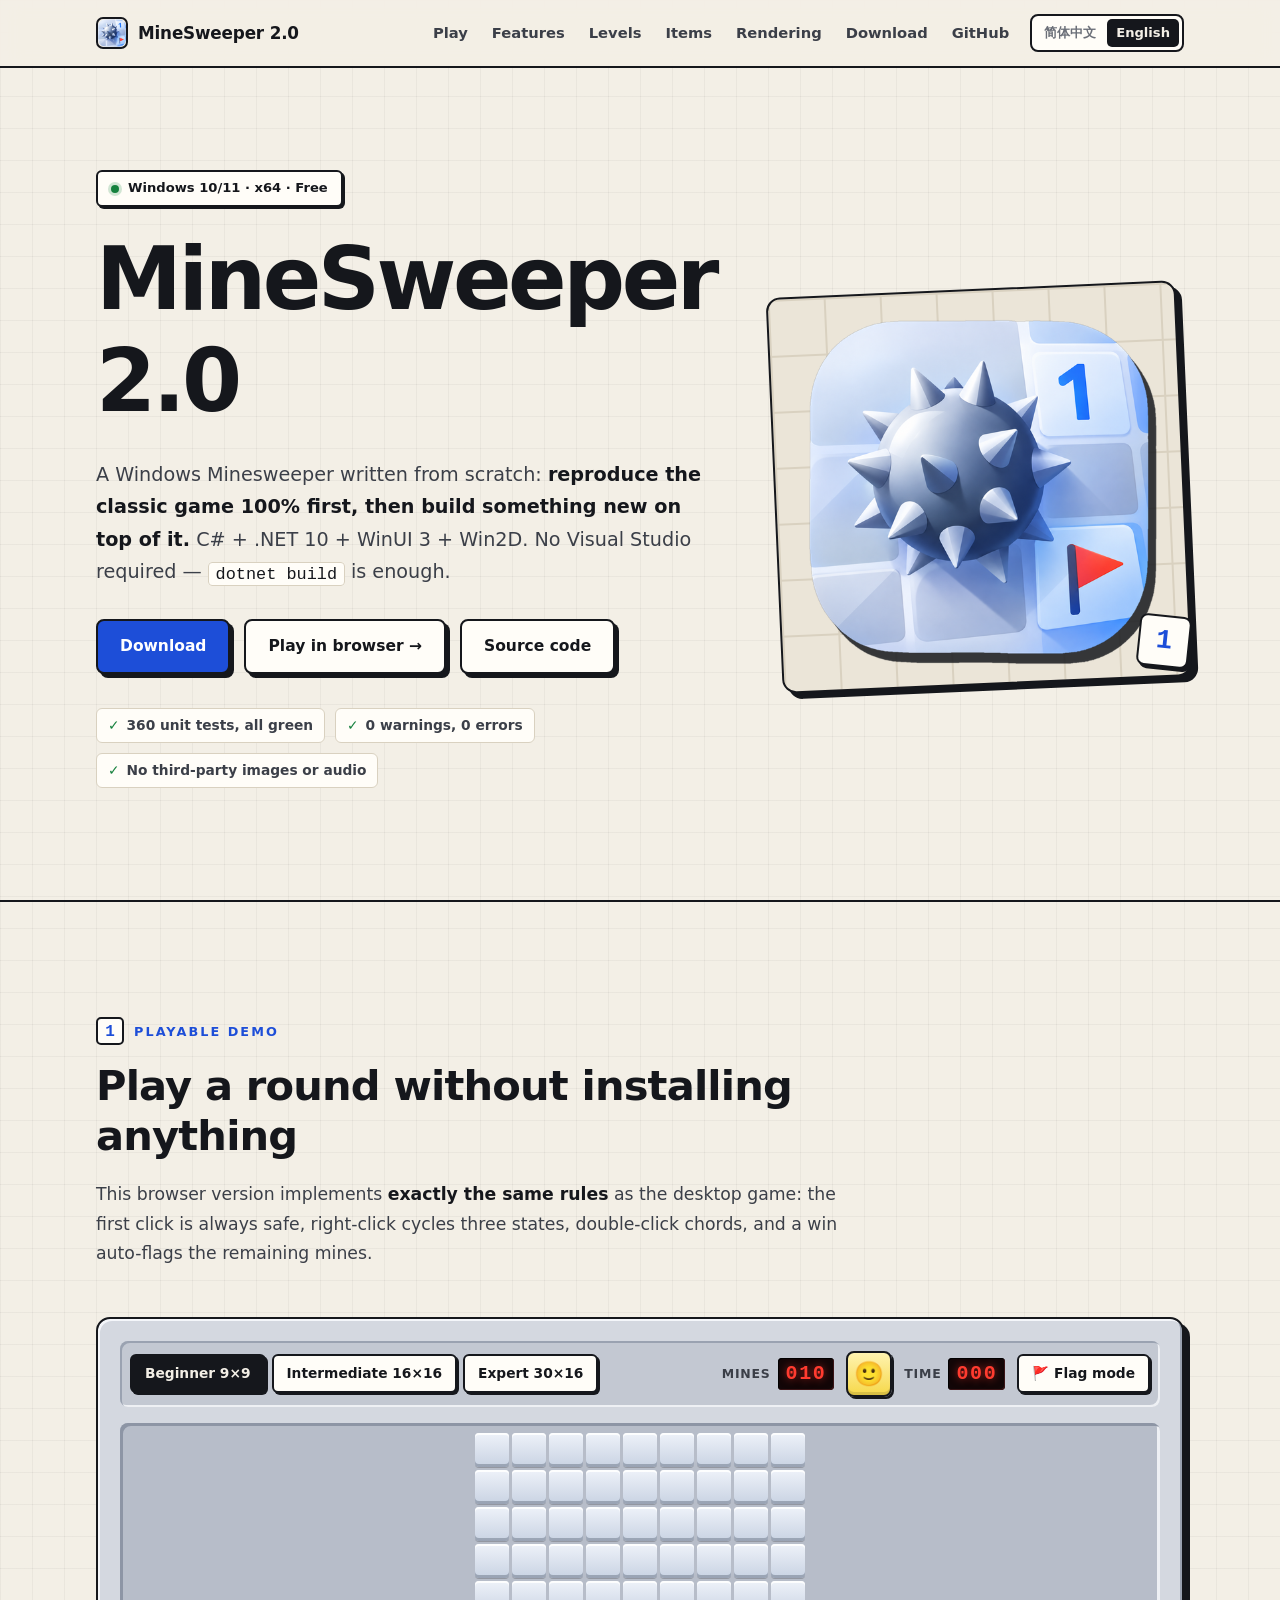
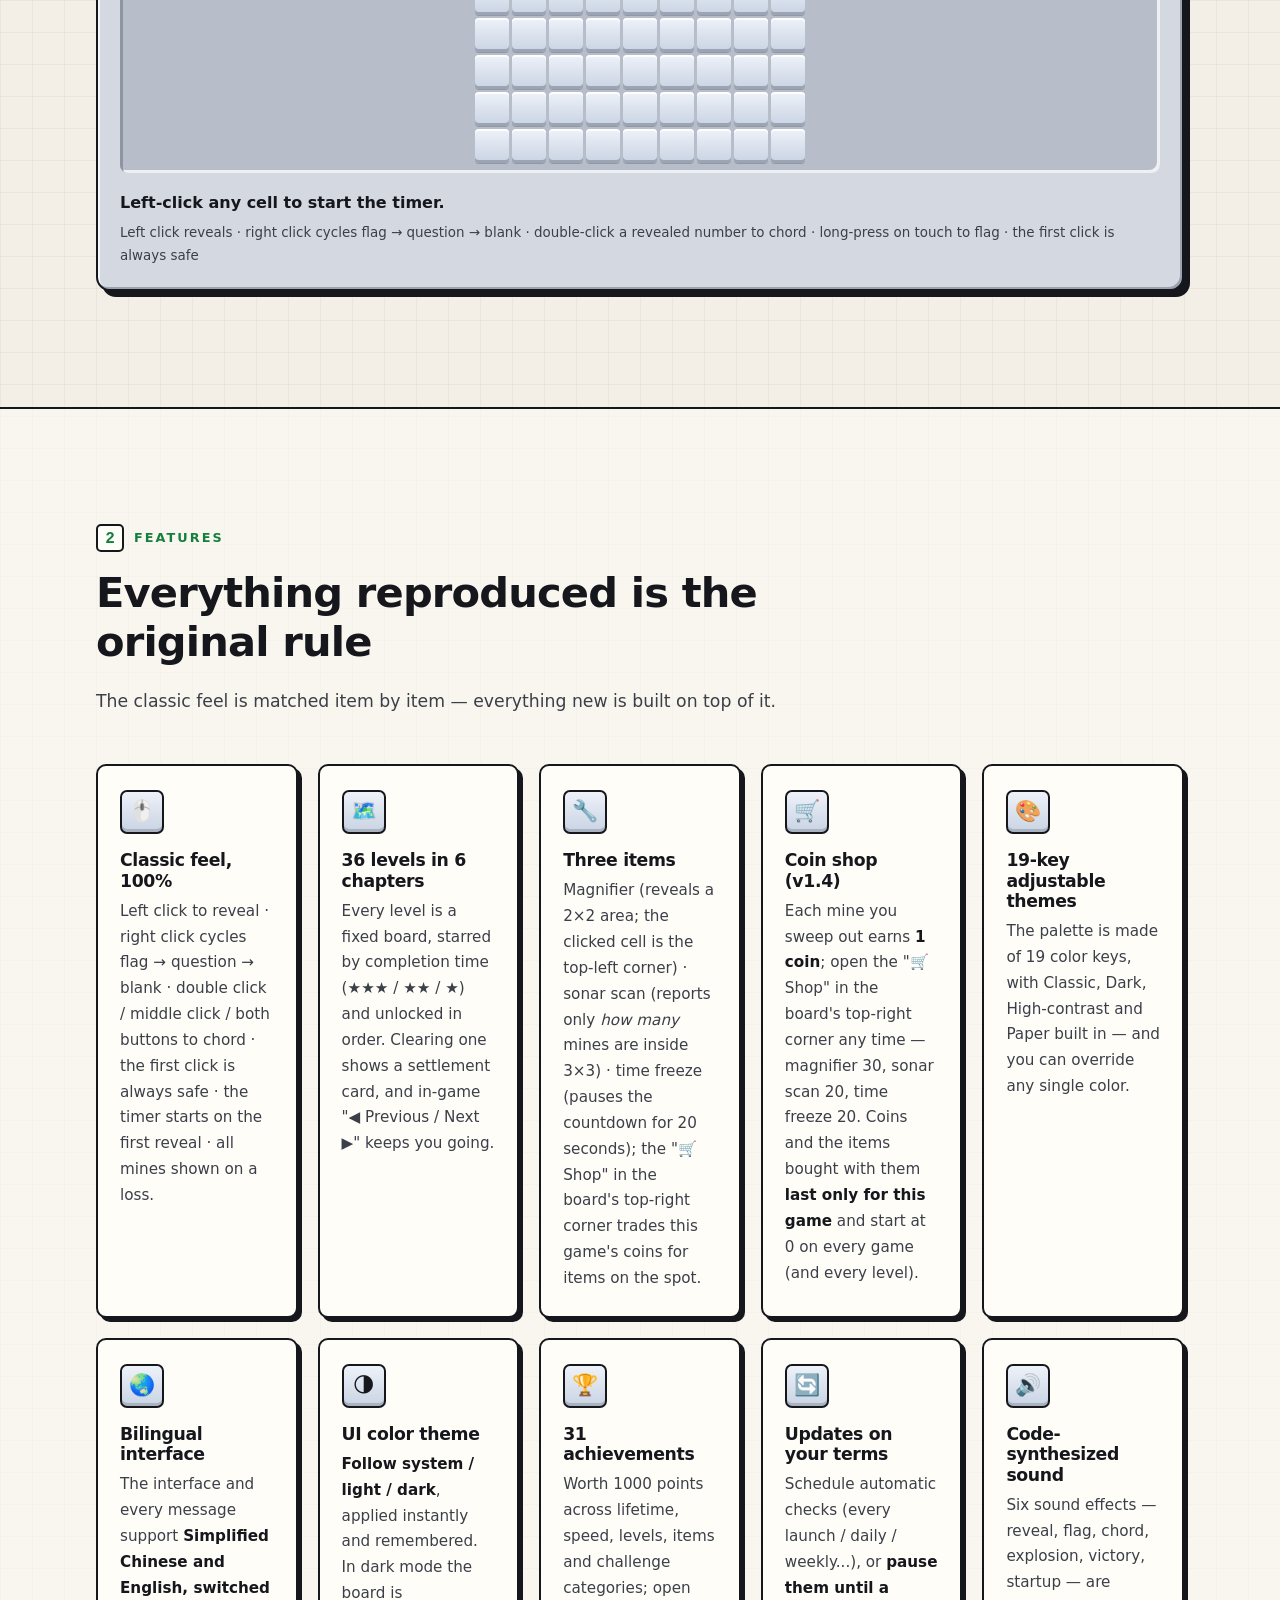
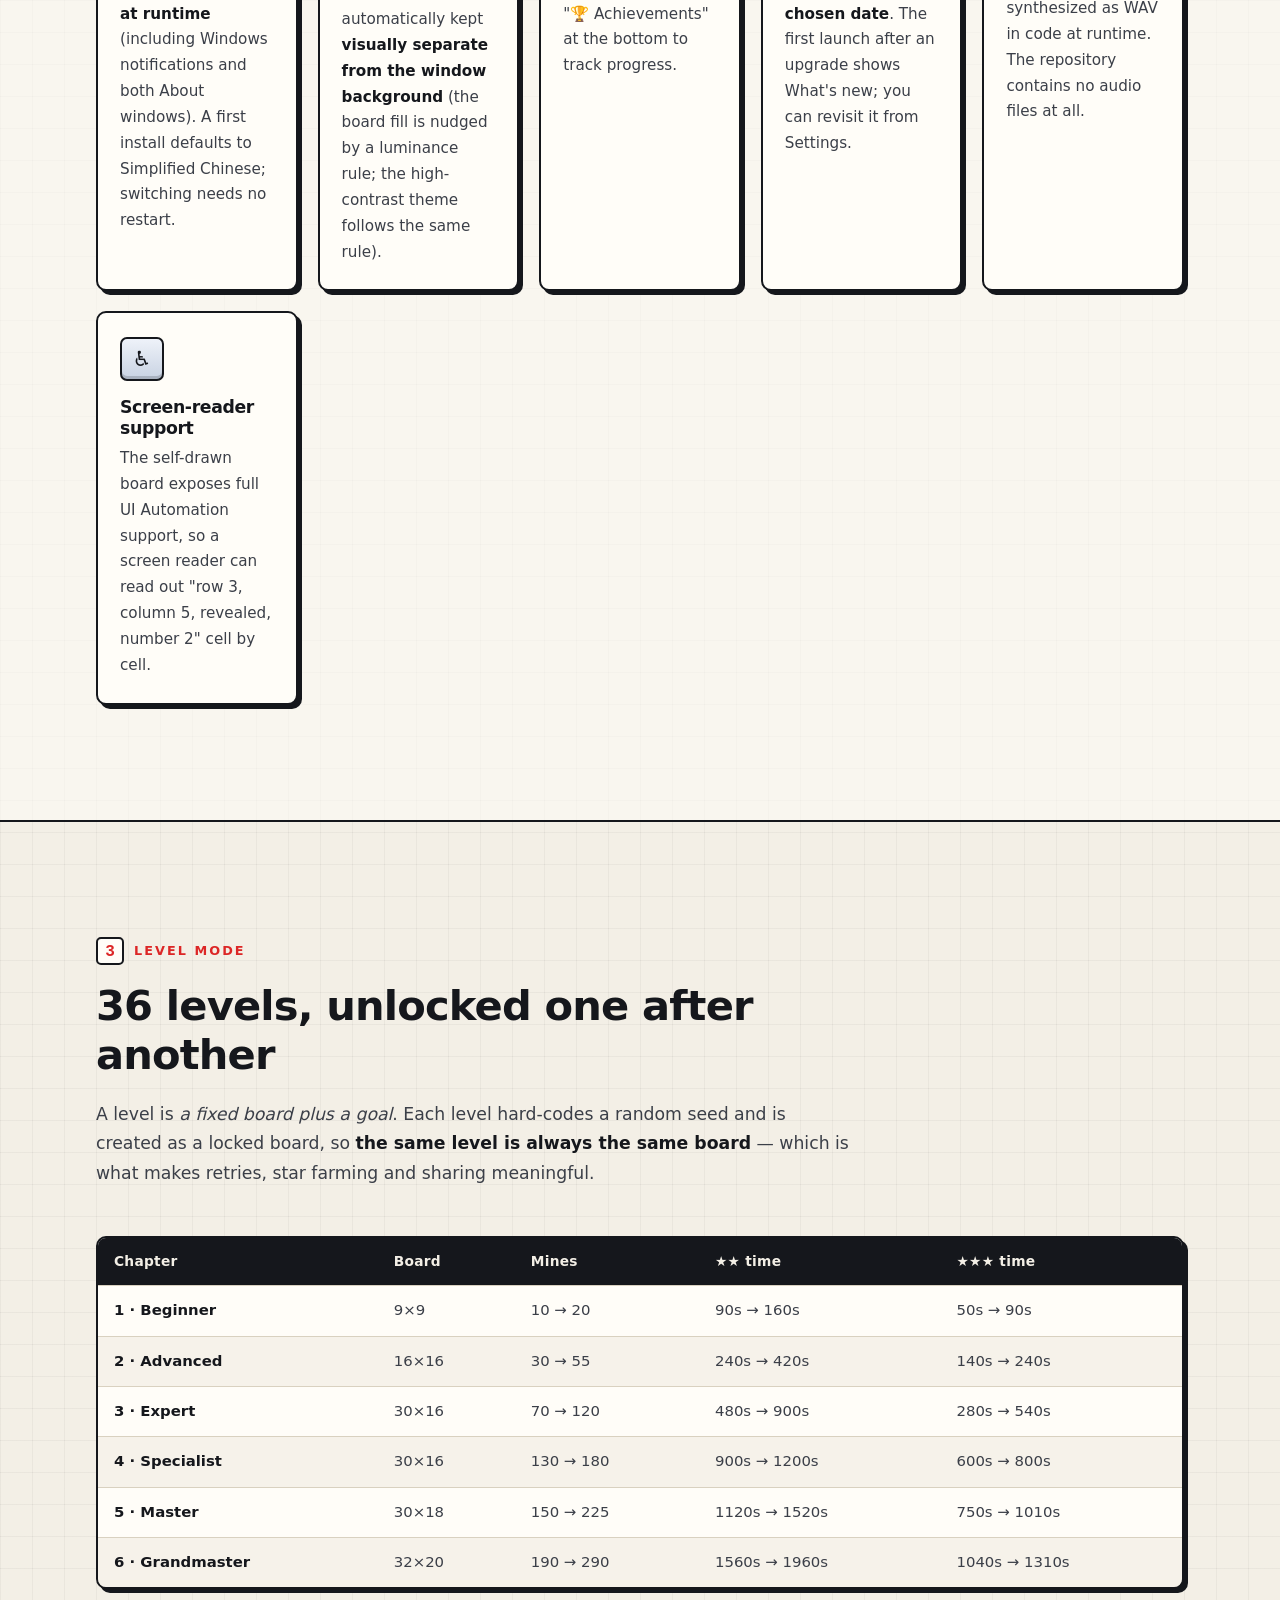
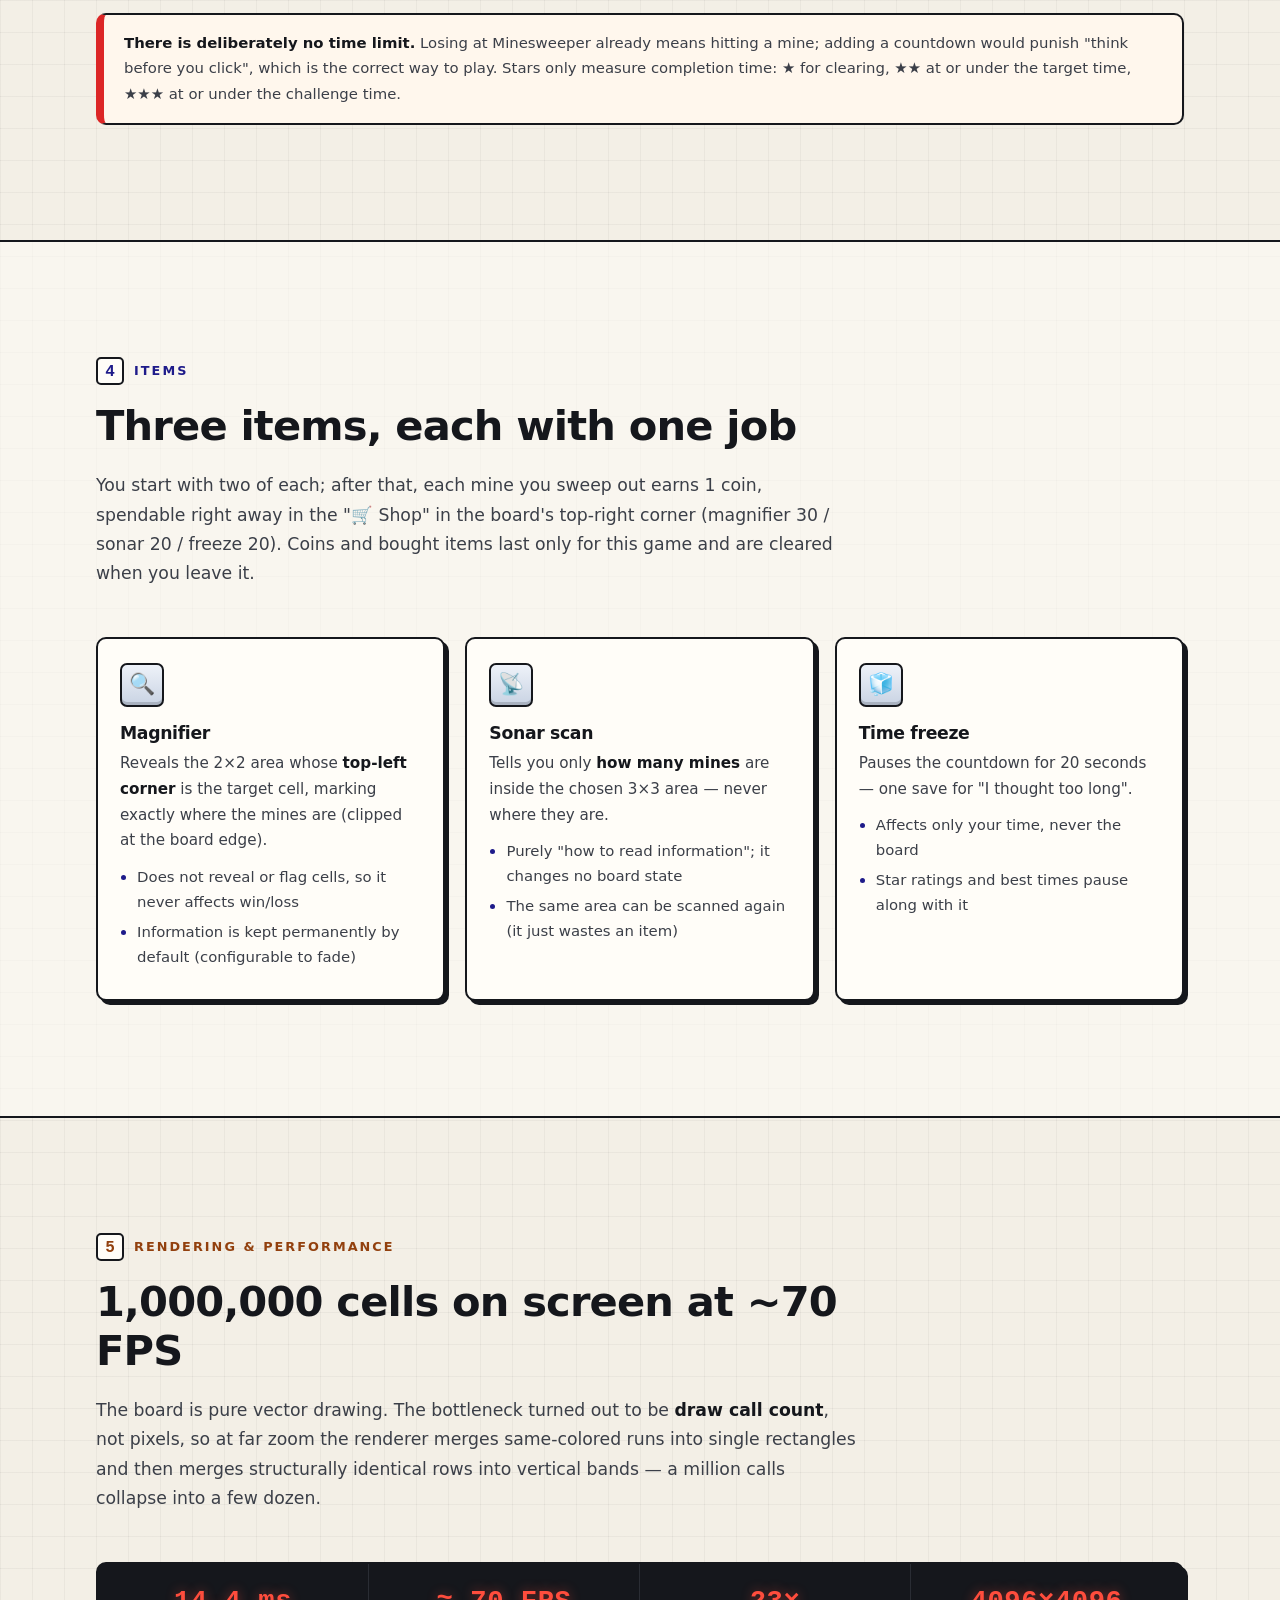
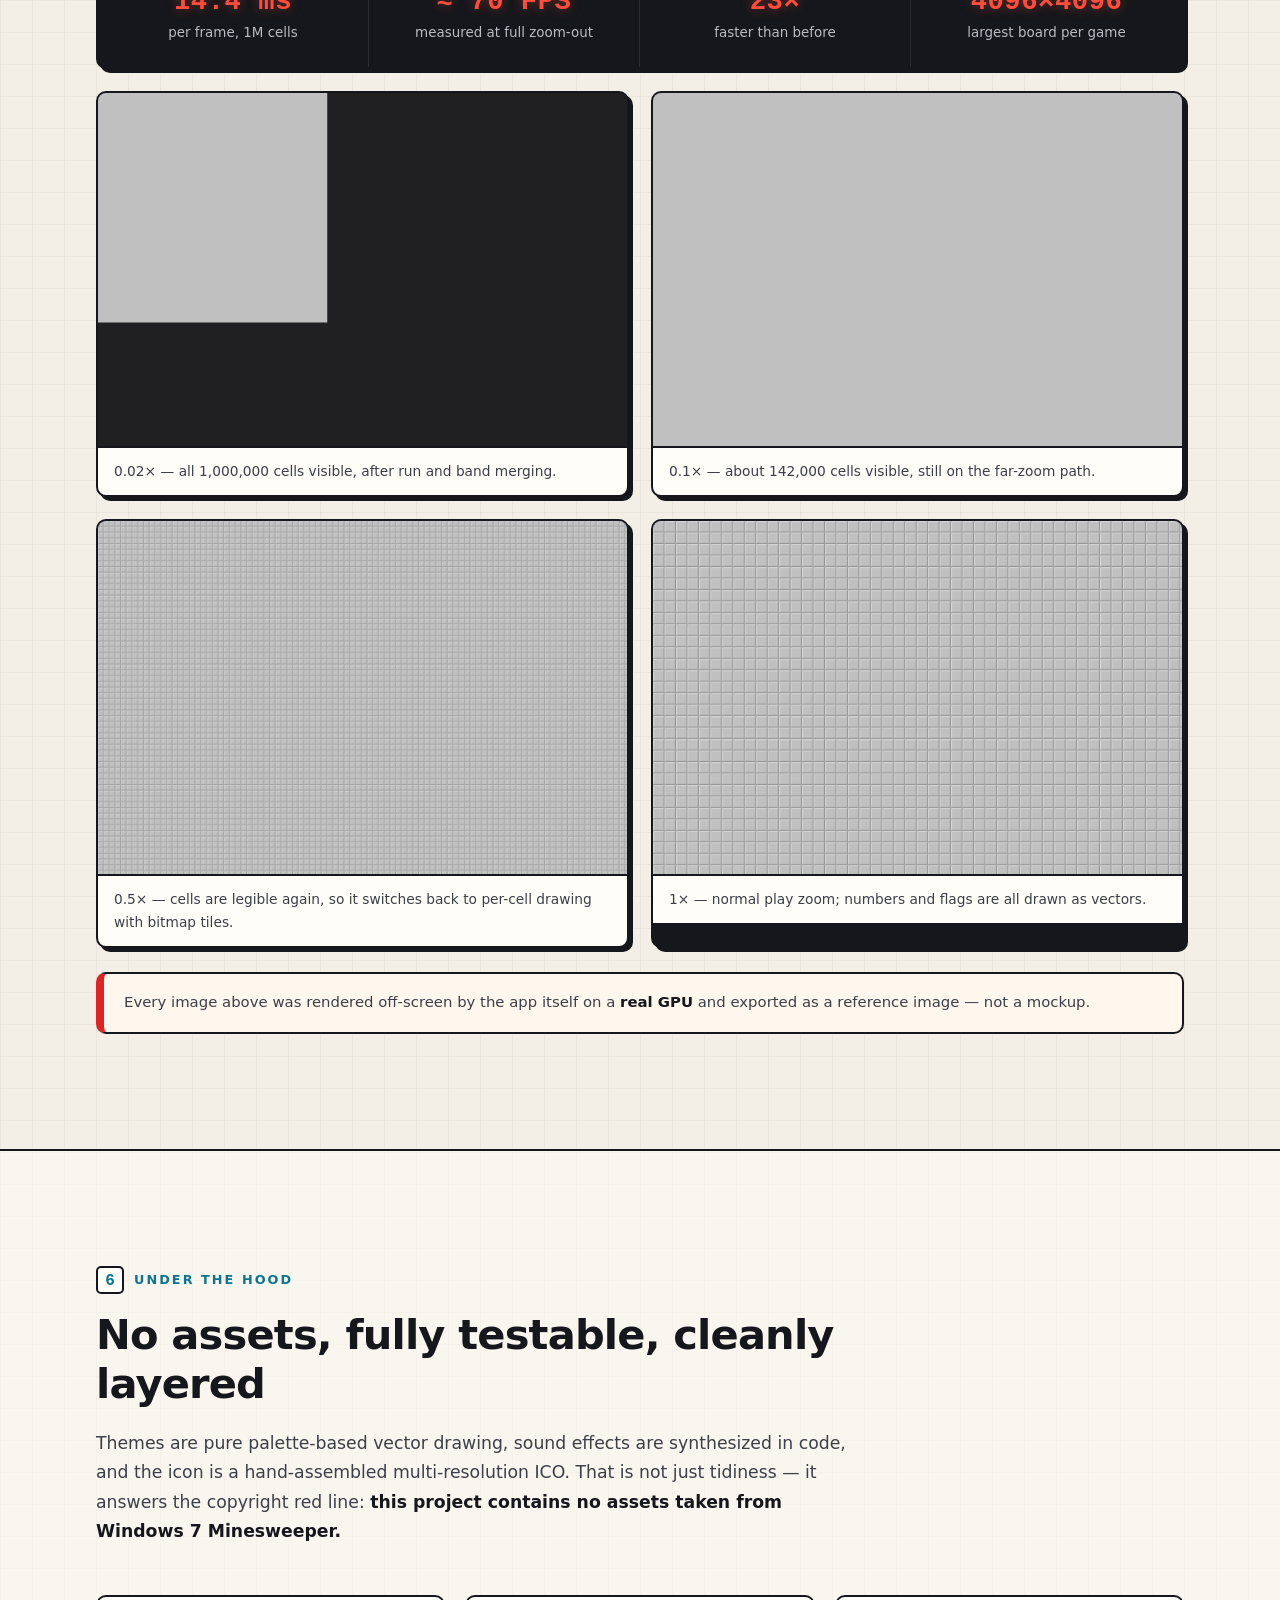
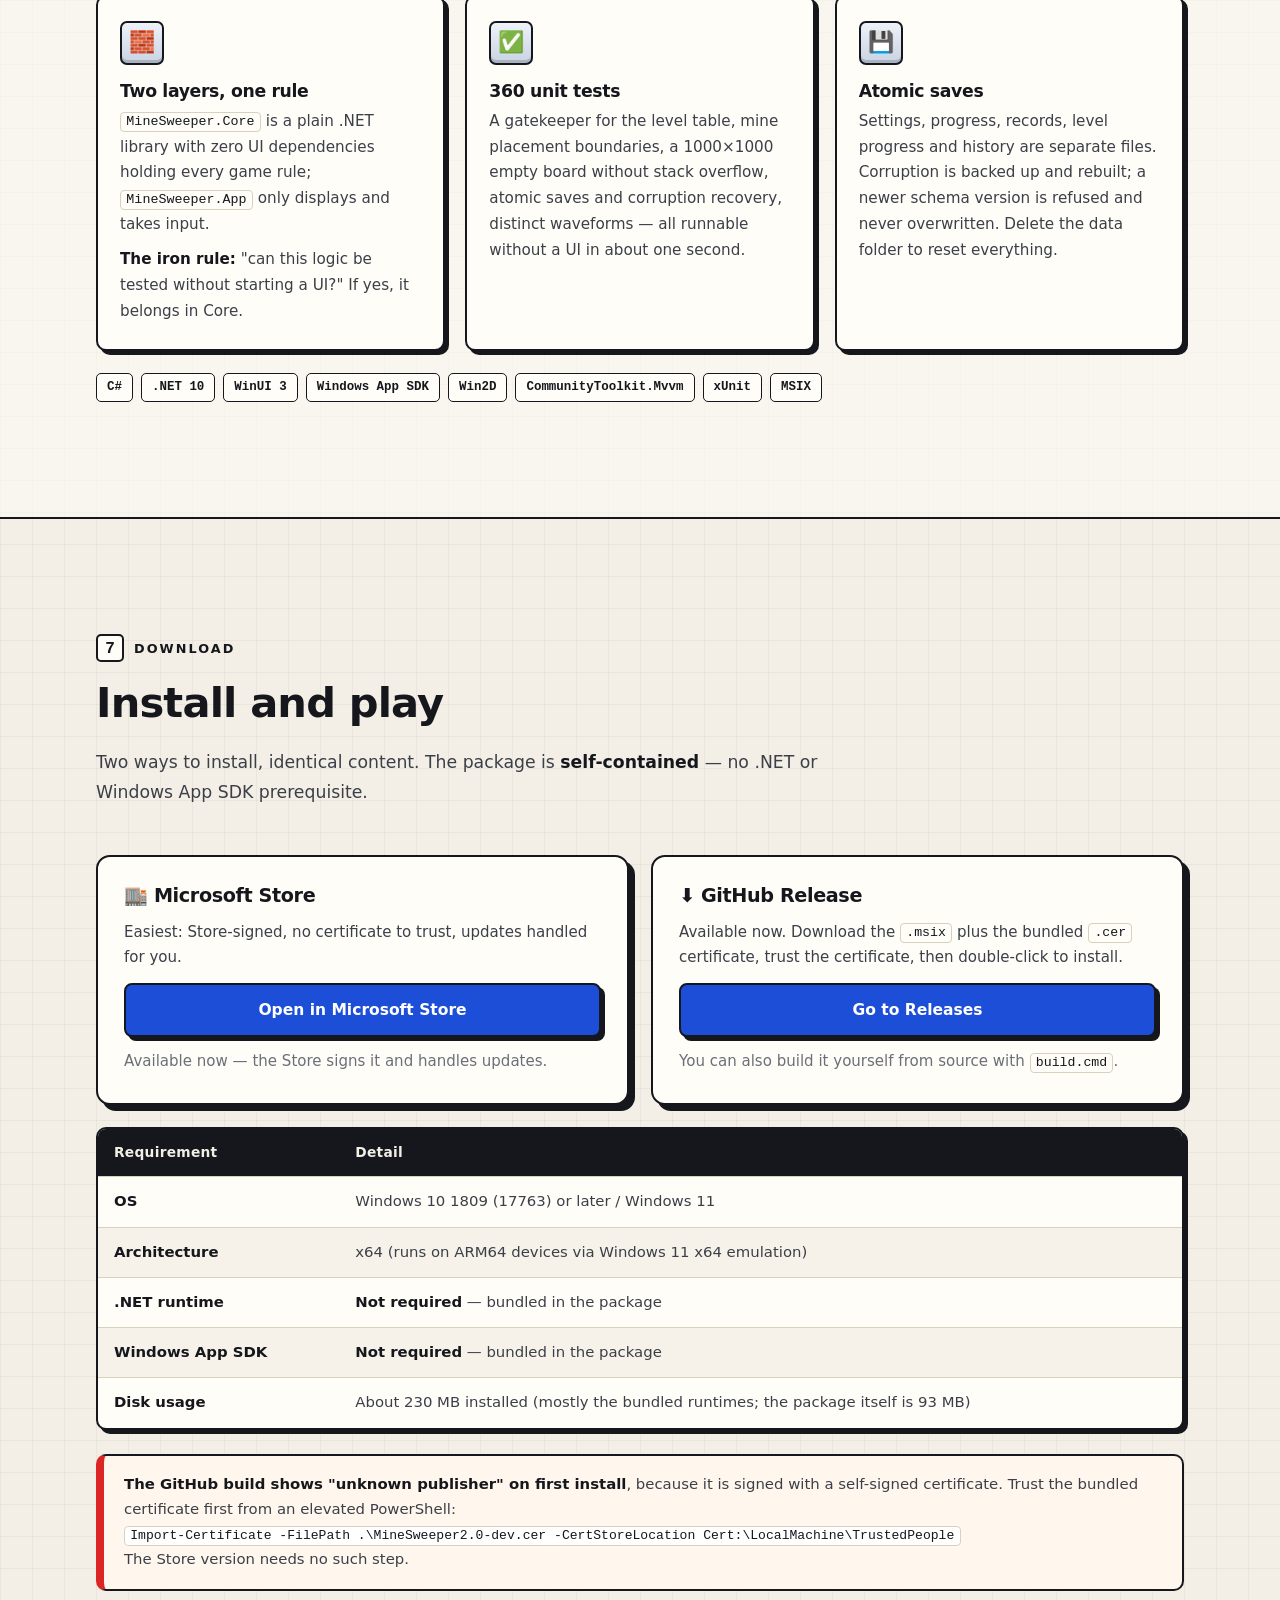
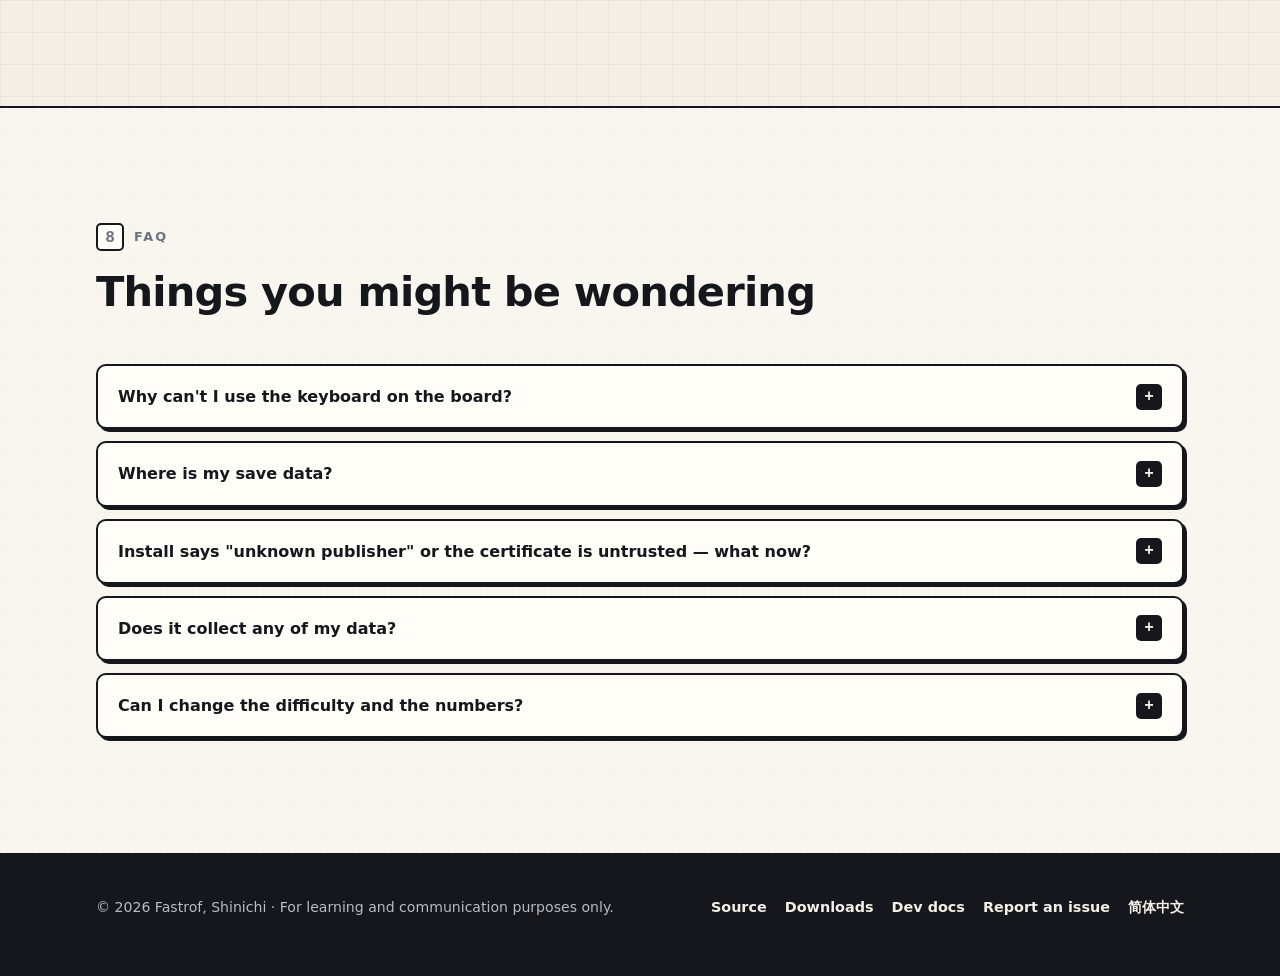
==== commit 70770c70: "v1.4 收尾：金币商店/2×2 放大镜 + 修复价格双源、更新频率、存档安全与 UI 残留" ====
--- a/docs/en.html
+++ b/docs/en.html
@@ -1,473 +1,475 @@
-<!DOCTYPE html>
-<html lang="en">
-<head>
-<meta charset="utf-8">
-<meta name="viewport" content="width=device-width, initial-scale=1">
-<title>MineSweeper 2.0 — a Windows Minesweeper written from scratch</title>
-<meta name="description" content="MineSweeper 2.0 is a Windows Minesweeper written from scratch: the classic game reproduced 100%, plus 36 levels, three items, 19-key adjustable themes and code-synthesized sound. No third-party assets, fully offline, collects nothing.">
-<meta name="theme-color" content="#f3efe6">
-<meta name="color-scheme" content="light">
-
-<!-- Social preview -->
-<meta property="og:type" content="website">
-<meta property="og:title" content="MineSweeper 2.0">
-<meta property="og:description" content="Classic Minesweeper reproduced 100% · 36 levels · three items · zero third-party assets · fully offline">
-<meta property="og:image" content="assets/img/og-1200x630.png">
-<meta property="og:locale" content="en_US">
-<meta name="twitter:card" content="summary_large_image">
-<meta name="twitter:image" content="assets/img/og-1200x630.png">
-
-<link rel="icon" href="assets/img/favicon.ico" sizes="any">
-<link rel="icon" type="image/png" href="assets/img/favicon-32.png">
-<link rel="apple-touch-icon" href="assets/img/apple-touch-icon.png">
-<link rel="stylesheet" href="assets/css/style.css">
-</head>
-<body>
-
-<!-- ============================== Header ============================== -->
-<header class="site-header">
-  <div class="container">
-    <a class="brand" href="#top">
-      <img src="assets/img/icon-96.png" alt="" width="30" height="30">
-      <span>MineSweeper 2.0</span>
-    </a>
-
-    <button class="nav-toggle" type="button" aria-expanded="false" aria-controls="site-nav">☰</button>
-
-    <nav class="nav" id="site-nav">
-      <a href="#play">Play</a>
-      <a href="#features">Features</a>
-      <a href="#levels">Levels</a>
-      <a href="#items">Items</a>
-      <a href="#render">Rendering</a>
-      <a href="#download">Download</a>
-      <a href="https://github.com/Fastrof/Minesweeper2.0" target="_blank" rel="noopener">GitHub</a>
-      <span class="lang">
-        <a href="index.html" hreflang="zh-CN" lang="zh-CN">简体中文</a>
-        <span class="is-current">English</span>
-      </span>
-    </nav>
-  </div>
-</header>
-
-<main id="top">
-
-  <!-- ============================== Hero ============================== -->
-  <section class="hero">
-    <div class="container">
-      <div class="hero-text">
-        <p class="hero-tag"><span class="dot" aria-hidden="true"></span> Windows 10/11 · x64 · Free</p>
-        <h1>MineSweeper 2.0</h1>
-        <p class="lead">
-          A Windows Minesweeper written from scratch: <strong>reproduce the classic game 100% first, then build something new on top of it.</strong>
-          C# + .NET 10 + WinUI 3 + Win2D. No Visual Studio required — <code>dotnet build</code> is enough.
-        </p>
-
-        <div class="btn-row">
-          <a class="btn btn--primary" href="https://github.com/Fastrof/Minesweeper2.0/releases" target="_blank" rel="noopener">Download</a>
-          <a class="btn btn--ghost" href="#play">Play in browser →</a>
-          <a class="btn btn--ghost" href="https://github.com/Fastrof/Minesweeper2.0" target="_blank" rel="noopener">Source code</a>
-        </div>
-
-        <ul class="hero-stats">
-          <li>352 unit tests, all green</li>
-          <li>0 warnings, 0 errors</li>
-          <li>No third-party images or audio</li>
-        </ul>
-      </div>
-
-      <div class="hero-art">
-        <img src="assets/img/icon-512.png" alt="MineSweeper 2.0 icon" width="512" height="512">
-      </div>
-    </div>
-  </section>
-
-  <!-- ============================== Playable demo ============================== -->
-  <section class="section" id="play">
-    <div class="container">
-      <div class="section-head reveal">
-        <p class="eyebrow">Playable demo</p>
-        <h2>Play a round without installing anything</h2>
-        <p class="lead">
-          This browser version implements <strong>exactly the same rules</strong> as the desktop game:
-          the first click is always safe, right-click cycles three states, double-click chords, and a win auto-flags the remaining mines.
-        </p>
-      </div>
-
-      <div class="game reveal" id="game">
-        <div class="game-bar">
-          <div class="game-diff" role="group" aria-label="Difficulty">
-            <button class="chip is-active" type="button" data-diff="beginner">Beginner 9×9</button>
-            <button class="chip" type="button" data-diff="intermediate">Intermediate 16×16</button>
-            <button class="chip" type="button" data-diff="expert">Expert 30×16</button>
-          </div>
-          <div class="game-counters">
-            <span class="counter"><span>Mines</span><b id="gm-mines">010</b></span>
-            <button class="smiley" type="button" id="gm-reset" title="Restart" aria-label="Restart">🙂</button>
-            <span class="counter"><span>Time</span><b id="gm-time">000</b></span>
-            <button class="chip" type="button" id="gm-flagmode" title="For touch devices: left click places a flag">🚩 Flag mode</button>
-          </div>
-        </div>
-
-        <div class="board-wrap">
-          <div class="board" id="gm-board" role="grid" aria-label="Minesweeper board"></div>
-        </div>
-
-        <p class="game-msg" id="gm-msg" role="status" aria-live="polite">Left-click any cell to start the timer.</p>
-        <p class="game-tip">
-          Left click reveals · right click cycles flag → question → blank · double-click a revealed number to chord ·
-          long-press on touch to flag · the first click is always safe
-        </p>
-      </div>
-    </div>
-  </section>
-
-  <!-- ============================== Features ============================== -->
-  <section class="section" id="features">
-    <div class="container">
-      <div class="section-head reveal">
-        <p class="eyebrow">Features</p>
-        <h2>Everything reproduced is the original rule</h2>
-        <p class="lead">The classic feel is matched item by item — everything new is built on top of it.</p>
-      </div>
-
-      <div class="cards">
-        <article class="card reveal">
-          <div class="ico" aria-hidden="true">🖱️</div>
-          <h3>Classic feel, 100%</h3>
-          <p>Left click to reveal · right click cycles flag → question → blank · double click / middle click / both buttons to chord · the first click is always safe · the timer starts on the first reveal · all mines shown on a loss.</p>
-        </article>
-
-        <article class="card reveal">
-          <div class="ico" aria-hidden="true">🗺️</div>
-          <h3>36 levels in 6 chapters</h3>
-          <p>Every level is a fixed board, starred by completion time (★★★ / ★★ / ★) and unlocked in order. Clearing one shows a settlement card, and in-game "◀ Previous / Next ▶" keeps you going.</p>
-        </article>
-
-        <article class="card reveal">
-          <div class="ico" aria-hidden="true">🔧</div>
-          <h3>Three items</h3>
-          <p>Magnifier (reveals a 3×3 area) · sonar scan (reports only <em>how many</em> mines are inside 3×3) · time freeze (pauses the countdown for 20 seconds). Every 20 mines earns a "pick one of three" supply drop.</p>
-        </article>
-
-        <article class="card reveal">
-          <div class="ico" aria-hidden="true">🎨</div>
-          <h3>19-key adjustable themes</h3>
-          <p>The palette is made of 19 color keys, with Classic, Dark, High-contrast and Paper built in — and you can override any single color.</p>
-        </article>
-
-        <article class="card reveal">
-          <div class="ico" aria-hidden="true">🌏</div>
-          <h3>Bilingual interface</h3>
-          <p>The interface and every message support <b>Simplified Chinese and English, switched at runtime</b> (including Windows notifications and both About windows). A first install defaults to Simplified Chinese; switching needs no restart.</p>
-        </article>
-
-        <article class="card reveal">
-          <div class="ico" aria-hidden="true">🌗</div>
-          <h3>UI color theme</h3>
-          <p><b>Follow system / light / dark</b>, applied instantly and remembered. In dark mode the board is automatically kept <b>visually separate from the window background</b> (the board fill is nudged by a luminance rule; the high-contrast theme follows the same rule).</p>
-        </article>
-
-        <article class="card reveal">
-          <div class="ico" aria-hidden="true">🏆</div>
-          <h3>31 achievements</h3>
-          <p>Worth 1000 points across lifetime, speed, levels, items and challenge categories; open "&#127942; Achievements" at the bottom to track progress.</p>
-        </article>
-
-        <article class="card reveal">
-          <div class="ico" aria-hidden="true">🔄</div>
-          <h3>Updates on your terms</h3>
-          <p>Schedule automatic checks (every launch / daily / weekly...), or <b>pause them until a chosen date</b>. The first launch after an upgrade shows What's new; you can revisit it from Settings.</p>
-        </article>
-
-        <article class="card reveal">
-          <div class="ico" aria-hidden="true">🔊</div>
-          <h3>Code-synthesized sound</h3>
-          <p>Six sound effects — reveal, flag, chord, explosion, victory, startup — are synthesized as WAV in code at runtime. The repository contains no audio files at all.</p>
-        </article>
-
-        <article class="card reveal">
-          <div class="ico" aria-hidden="true">♿</div>
-          <h3>Screen-reader support</h3>
-          <p>The self-drawn board exposes full UI Automation support, so a screen reader can read out "row 3, column 5, revealed, number 2" cell by cell.</p>
-        </article>
-      </div>
-    </div>
-  </section>
-
-  <!-- ============================== Levels ============================== -->
-  <section class="section" id="levels">
-    <div class="container">
-      <div class="section-head reveal">
-        <p class="eyebrow">Level mode</p>
-        <h2>36 levels, unlocked one after another</h2>
-        <p class="lead">
-          A level is <em>a fixed board plus a goal</em>. Each level hard-codes a random seed and is created as a locked board, so
-          <strong>the same level is always the same board</strong> — which is what makes retries, star farming and sharing meaningful.
-        </p>
-      </div>
-
-      <div class="table-wrap reveal">
-        <table>
-          <thead>
-            <tr><th>Chapter</th><th>Board</th><th>Mines</th><th>★★ time</th><th>★★★ time</th></tr>
-          </thead>
-          <tbody>
-            <tr><td>1 · Beginner</td><td>9×9</td><td>10 → 20</td><td>90s → 160s</td><td>50s → 90s</td></tr>
-            <tr><td>2 · Advanced</td><td>16×16</td><td>30 → 55</td><td>240s → 420s</td><td>140s → 240s</td></tr>
-            <tr><td>3 · Expert</td><td>30×16</td><td>70 → 120</td><td>480s → 900s</td><td>280s → 540s</td></tr>
-            <tr><td>4 · Specialist</td><td>30×16</td><td>130 → 180</td><td>900s → 1200s</td><td>600s → 800s</td></tr>
-            <tr><td>5 · Master</td><td>30×18</td><td>150 → 225</td><td>1120s → 1520s</td><td>750s → 1010s</td></tr>
-            <tr><td>6 · Grandmaster</td><td>32×20</td><td>190 → 290</td><td>1560s → 1960s</td><td>1040s → 1310s</td></tr>
-          </tbody>
-        </table>
-      </div>
-
-      <div class="callout reveal">
-        <strong>There is deliberately no time limit.</strong> Losing at Minesweeper already means hitting a mine; adding a countdown would punish
-        "think before you click", which is the correct way to play. Stars only measure completion time:
-        ★ for clearing, ★★ at or under the target time, ★★★ at or under the challenge time.
-      </div>
-    </div>
-  </section>
-
-  <!-- ============================== Items ============================== -->
-  <section class="section" id="items">
-    <div class="container">
-      <div class="section-head reveal">
-        <p class="eyebrow">Items</p>
-        <h2>Three items, each with one job</h2>
-        <p class="lead">You start with two of each; from then on, every 20 mines you sweep pops up a "pick one of three" supply drop.</p>
-      </div>
-
-      <div class="cards">
-        <article class="card reveal">
-          <div class="ico" aria-hidden="true">🔍</div>
-          <h3>Magnifier</h3>
-          <p>Reveals the 3×3 area around the target cell, marking exactly where the mines are.</p>
-          <ul>
-            <li>Does not reveal or flag cells, so it never affects win/loss</li>
-            <li>Information is kept permanently by default (configurable to fade)</li>
-          </ul>
-        </article>
-
-        <article class="card reveal">
-          <div class="ico" aria-hidden="true">📡</div>
-          <h3>Sonar scan</h3>
-          <p>Tells you only <strong>how many mines</strong> are inside the chosen 3×3 area — never where they are.</p>
-          <ul>
-            <li>Purely "how to read information"; it changes no board state</li>
-            <li>The same area can be scanned again (it just wastes an item)</li>
-          </ul>
-        </article>
-
-        <article class="card reveal">
-          <div class="ico" aria-hidden="true">🧊</div>
-          <h3>Time freeze</h3>
-          <p>Pauses the countdown for 20 seconds — one save for "I thought too long".</p>
-          <ul>
-            <li>Affects only your time, never the board</li>
-            <li>Star ratings and best times pause along with it</li>
-          </ul>
-        </article>
-      </div>
-    </div>
-  </section>
-
-  <!-- ============================== Rendering ============================== -->
-  <section class="section" id="render">
-    <div class="container">
-      <div class="section-head reveal">
-        <p class="eyebrow">Rendering &amp; performance</p>
-        <h2>1,000,000 cells on screen at ~70 FPS</h2>
-        <p class="lead">
-          The board is pure vector drawing. The bottleneck turned out to be <strong>draw call count</strong>, not pixels, so at far zoom the renderer
-          merges same-colored runs into single rectangles and then merges structurally identical rows into vertical bands — a million calls collapse
-          into a few dozen.
-        </p>
-      </div>
-
-      <ul class="stat-band reveal">
-        <li><b>14.4 ms</b><span>per frame, 1M cells</span></li>
-        <li><b>≈ 70 FPS</b><span>measured at full zoom-out</span></li>
-        <li><b>23×</b><span>faster than before</span></li>
-        <li><b>4096×4096</b><span>largest board per game</span></li>
-      </ul>
-
-      <div class="gallery" style="margin-top:22px">
-        <figure class="figure reveal">
-          <img src="assets/img/board-full.png" alt="1000x1000 board rendered fully zoomed out" width="1200" height="800" loading="lazy">
-          <figcaption>0.02× — all 1,000,000 cells visible, after run and band merging.</figcaption>
-        </figure>
-        <figure class="figure reveal">
-          <img src="assets/img/board-zoom-01.png" alt="Board at 0.1x zoom" width="1200" height="800" loading="lazy">
-          <figcaption>0.1× — about 142,000 cells visible, still on the far-zoom path.</figcaption>
-        </figure>
-        <figure class="figure reveal">
-          <img src="assets/img/board-zoom-05.png" alt="Board at 0.5x zoom" width="1200" height="800" loading="lazy">
-          <figcaption>0.5× — cells are legible again, so it switches back to per-cell drawing with bitmap tiles.</figcaption>
-        </figure>
-        <figure class="figure reveal">
-          <img src="assets/img/board-zoom-1.png" alt="Board at 1x zoom" width="1200" height="800" loading="lazy">
-          <figcaption>1× — normal play zoom; numbers and flags are all drawn as vectors.</figcaption>
-        </figure>
-</div>
-
-      <div class="callout reveal">
-        Every image above was rendered off-screen by the app itself on a <strong>real GPU</strong> and exported as a reference image — not a mockup.
-      </div>
-    </div>
-  </section>
-
-  <!-- ============================== Tech ============================== -->
-  <section class="section" id="tech">
-    <div class="container">
-      <div class="section-head reveal">
-        <p class="eyebrow">Under the hood</p>
-        <h2>No assets, fully testable, cleanly layered</h2>
-        <p class="lead">
-          Themes are pure palette-based vector drawing, sound effects are synthesized in code, and the icon is a hand-assembled multi-resolution ICO.
-          That is not just tidiness — it answers the copyright red line: <strong>this project contains no assets taken from Windows 7 Minesweeper.</strong>
-        </p>
-      </div>
-
-      <div class="cards">
-        <article class="card reveal">
-          <div class="ico" aria-hidden="true">🧱</div>
-          <h3>Two layers, one rule</h3>
-          <p><code>MineSweeper.Core</code> is a plain .NET library with zero UI dependencies holding every game rule; <code>MineSweeper.App</code> only displays and takes input.</p>
-          <p style="margin-top:.6em"><strong>The iron rule:</strong> "can this logic be tested without starting a UI?" If yes, it belongs in Core.</p>
-        </article>
-        <article class="card reveal">
-          <div class="ico" aria-hidden="true">✅</div>
-          <h3>352 unit tests</h3>
-          <p>A gatekeeper for the level table, mine placement boundaries, a 1000×1000 empty board without stack overflow, atomic saves and corruption recovery, distinct waveforms — all runnable without a UI in about one second.</p>
-        </article>
-        <article class="card reveal">
-          <div class="ico" aria-hidden="true">💾</div>
-          <h3>Atomic saves</h3>
-          <p>Settings, progress, records, level progress and history are separate files. Corruption is backed up and rebuilt; a newer schema version is refused and never overwritten. Delete the data folder to reset everything.</p>
-        </article>
-      </div>
-
-      <div class="badge-row reveal">
-        <span class="badge">C#</span>
-        <span class="badge">.NET 10</span>
-        <span class="badge">WinUI 3</span>
-        <span class="badge">Windows App SDK</span>
-        <span class="badge">Win2D</span>
-        <span class="badge">CommunityToolkit.Mvvm</span>
-        <span class="badge">xUnit</span>
-        <span class="badge">MSIX</span>
-      </div>
-    </div>
-  </section>
-
-  <!-- ============================== Download ============================== -->
-  <section class="section" id="download">
-    <div class="container">
-      <div class="section-head reveal">
-        <p class="eyebrow">Download</p>
-        <h2>Install and play</h2>
-        <p class="lead">Two ways to install, identical content. The package is <strong>self-contained</strong> — no .NET or Windows App SDK prerequisite.</p>
-      </div>
-
-<div class="dl-grid">
-        <article class="dl-card reveal">
-          <h3>🏬 Microsoft Store</h3>
-          <p>Easiest: Store-signed, no certificate to trust, updates handled for you.</p>
-          <!-- 商店已上架：徽章与 GitHub 按钮同尺寸(161x44)，在下载卡片底部对齐。 -->
-          <a class="store-badge" href="https://apps.microsoft.com/detail/9NKR2M2ZDDL3" target="_blank" rel="noopener"
-           aria-label="Download from the Microsoft Store">
-          <img src="assets/svg/ms-store-badge.svg" alt="Download from the Microsoft Store"
-               width="161" height="44">
-        </a>
-        </article>
-
-        <article class="dl-card reveal">
-          <h3>⬇️ GitHub Release</h3>
-          <p>Available now. Download the <code>.msix</code> plus the bundled <code>.cer</code> certificate, trust the certificate, then double-click to install.</p>
-          <p class="dl-note">You can also build it yourself from source with <code>build.cmd</code>.</p>
-          <a class="btn btn--primary dl-badge-btn" href="https://github.com/Fastrof/Minesweeper2.0/releases" target="_blank" rel="noopener">Go to Releases</a>
-        </article>
-      </div>
-
-      <div class="table-wrap reveal" style="margin-top:22px">
-        <table>
-          <thead><tr><th>Requirement</th><th>Detail</th></tr></thead>
-          <tbody>
-            <tr><td>OS</td><td>Windows 10 1809 (17763) or later / Windows 11</td></tr>
-            <tr><td>Architecture</td><td>x64 (runs on ARM64 devices via Windows 11 x64 emulation)</td></tr>
-            <tr><td>.NET runtime</td><td><strong>Not required</strong> — bundled in the package</td></tr>
-            <tr><td>Windows App SDK</td><td><strong>Not required</strong> — bundled in the package</td></tr>
-            <tr><td>Disk usage</td><td>About 230 MB installed (mostly the bundled runtimes; the package itself is 93 MB)</td></tr>
-          </tbody>
-        </table>
-      </div>
-
-      <div class="callout reveal">
-        <strong>The GitHub build shows "unknown publisher" on first install</strong>, because it is signed with a self-signed certificate.
-        Trust the bundled certificate first from an elevated PowerShell:
-        <br><code>Import-Certificate -FilePath .\MineSweeper2.0-dev.cer -CertStoreLocation Cert:\LocalMachine\TrustedPeople</code>
-        <br>The Store version needs no such step.
-      </div>
-    </div>
-  </section>
-
-  <!-- ============================== FAQ ============================== -->
-  <section class="section" id="faq">
-    <div class="container">
-      <div class="section-head reveal">
-        <p class="eyebrow">FAQ</p>
-        <h2>Things you might be wondering</h2>
-      </div>
-
-      <div class="faq reveal">
-        <details>
-          <summary>Why can't I use the keyboard on the board?</summary>
-          <p>That is intentional — the project owner required pure mouse control, so the board is not focusable and has no focus ring. Text fields in the settings panel (seed, share code) still accept keyboard input. Arrow keys, Enter and Space do nothing on the board; that is not a malfunction.</p>
-        </details>
-
-        <details>
-          <summary>Where is my save data?</summary>
-          <p>For the unpackaged build: <code>%LOCALAPPDATA%\MineSweeper2\</code>. For the Store build: the app's local data folder. It holds <code>settings.json</code>, <code>progress.json</code> (progress and items), <code>levelprogress.json</code>, <code>records.json</code> (best times), <code>history.json</code> (lifetime stats), <code>config.json</code> (hand-editable configuration) and <code>app.log</code>. <strong>Deleting that folder resets everything.</strong></p>
-        </details>
-
-        <details>
-          <summary>Install says "unknown publisher" or the certificate is untrusted — what now?</summary>
-          <p>The GitHub Release build uses a self-signed certificate, so the bundled <code>.cer</code> must be installed into the Trusted People store first (see the command above). The Microsoft Store version is signed by the Store and shows no such prompt.</p>
-        </details>
-
-        <details>
-          <summary>Does it collect any of my data?</summary>
-          <p>No. There is no networking code, no account, no telemetry and no ads; all saves stay on your machine and are deleted when you uninstall. See the <a href="https://github.com/Fastrof/Minesweeper2.0/blob/main/PRIVACY.md" target="_blank" rel="noopener">privacy policy</a>.</p>
-        </details>
-
-        <details>
-          <summary>Can I change the difficulty and the numbers?</summary>
-          <p>Yes. The settings panel lets you set board width, height and mine count (up to 4096×4096); item thresholds, magnifier radius and freeze duration live in <code>config.json</code> with no rebuild needed. All level numbers are in one table: <code>Core/Levels/LevelTable.cs</code>.</p>
-        </details>
-      </div>
-    </div>
-  </section>
-
-</main>
-
-<!-- ============================== Footer ============================== -->
-<footer class="site-footer">
-  <div class="container">
-    <p>© <span id="year">2026</span> Fastrof & Shinichi · For learning and communication purposes only.</p>
-    <nav>
-      <a href="https://github.com/Fastrof/Minesweeper2.0" target="_blank" rel="noopener">Source</a>
-      <a href="https://github.com/Fastrof/Minesweeper2.0/releases" target="_blank" rel="noopener">Downloads</a>
-      <a href="https://github.com/Fastrof/Minesweeper2.0/blob/main/docs/DEVELOPMENT.md" target="_blank" rel="noopener">Dev docs</a>
-      <a href="https://github.com/Fastrof/Minesweeper2.0/issues" target="_blank" rel="noopener">Report an issue</a>
-      <a href="index.html" hreflang="zh-CN" lang="zh-CN">简体中文</a>
-    </nav>
-  </div>
-</footer>
-
-<script src="assets/js/site.js"></script>
-<script src="assets/js/minesweeper.js"></script>
-</body>
-</html>
+<!DOCTYPE html>
+<html lang="en">
+<head>
+<meta charset="utf-8">
+<meta name="viewport" content="width=device-width, initial-scale=1">
+<title>MineSweeper 2.0 — a Windows Minesweeper written from scratch</title>
+<meta name="description" content="MineSweeper 2.0 is a Windows Minesweeper written from scratch: the classic game reproduced 100%, plus 36 levels, three items, a coin shop, 19-key adjustable themes and code-synthesized sound. No third-party assets; it only reaches the GitHub public API when checking for updates (can be disabled in Settings) and collects nothing.">
+<meta name="theme-color" content="#070d18">
+<meta name="color-scheme" content="dark">
+
+<!-- Social preview -->
+<meta property="og:type" content="website">
+<meta property="og:title" content="MineSweeper 2.0">
+<meta property="og:description" content="Classic Minesweeper reproduced 100% · 36 levels · three items + coin shop · zero third-party assets · out now on Microsoft Store">
+<meta property="og:image" content="assets/img/og-1200x630.png">
+<meta property="og:locale" content="en_US">
+<meta name="twitter:card" content="summary_large_image">
+<meta name="twitter:image" content="assets/img/og-1200x630.png">
+
+<link rel="icon" href="assets/img/favicon.ico" sizes="any">
+<link rel="icon" type="image/png" href="assets/img/favicon-32.png">
+<link rel="apple-touch-icon" href="assets/img/apple-touch-icon.png">
+<link rel="stylesheet" href="assets/css/style.css">
+</head>
+<body>
+
+<!-- ============================== Header ============================== -->
+<header class="site-header">
+  <div class="container">
+    <a class="brand" href="#top">
+      <img src="assets/img/icon-96.png" alt="" width="30" height="30">
+      <span>MineSweeper 2.0</span>
+    </a>
+
+    <button class="nav-toggle" type="button" aria-expanded="false" aria-controls="site-nav">☰</button>
+
+    <nav class="nav" id="site-nav">
+      <a href="#play">Play</a>
+      <a href="#features">Features</a>
+      <a href="#levels">Levels</a>
+      <a href="#items">Items</a>
+      <a href="#render">Rendering</a>
+      <a href="#download">Download</a>
+      <a href="https://github.com/Fastrof/Minesweeper2.0" target="_blank" rel="noopener">GitHub</a>
+      <span class="lang">
+        <a href="index.html" hreflang="zh-CN" lang="zh-CN">简体中文</a>
+        <span class="is-current">English</span>
+      </span>
+    </nav>
+  </div>
+</header>
+
+<main id="top">
+
+  <!-- ============================== Hero ============================== -->
+  <section class="hero">
+    <div class="container">
+      <div class="hero-text">
+        <p class="hero-tag"><span class="dot" aria-hidden="true"></span> Windows 10/11 · x64 · Free</p>
+        <h1>MineSweeper 2.0</h1>
+        <p class="lead">
+          A Windows Minesweeper written from scratch: <strong>reproduce the classic game 100% first, then build something new on top of it.</strong>
+          C# + .NET 10 + WinUI 3 + Win2D. No Visual Studio required — <code>dotnet build</code> is enough.
+        </p>
+
+        <div class="btn-row">
+          <a class="btn btn--primary" href="https://github.com/Fastrof/Minesweeper2.0/releases" target="_blank" rel="noopener">Download</a>
+          <a class="btn btn--ghost" href="#play">Play in browser →</a>
+          <a class="btn btn--ghost" href="https://github.com/Fastrof/Minesweeper2.0" target="_blank" rel="noopener">Source code</a>
+        </div>
+
+        <ul class="hero-stats">
+          <li>360 unit tests, all green</li>
+          <li>0 warnings, 0 errors</li>
+          <li>No third-party images or audio</li>
+        </ul>
+      </div>
+
+      <div class="hero-art">
+        <img src="assets/img/icon-512.png" alt="MineSweeper 2.0 icon" width="512" height="512">
+      </div>
+    </div>
+  </section>
+
+  <!-- ============================== Playable demo ============================== -->
+  <section class="section" id="play">
+    <div class="container">
+      <div class="section-head reveal">
+        <p class="eyebrow">Playable demo</p>
+        <h2>Play a round without installing anything</h2>
+        <p class="lead">
+          This browser version implements <strong>exactly the same rules</strong> as the desktop game:
+          the first click is always safe, right-click cycles three states, double-click chords, and a win auto-flags the remaining mines.
+        </p>
+      </div>
+
+      <div class="game reveal" id="game">
+        <div class="game-bar">
+          <div class="game-diff" role="group" aria-label="Difficulty">
+            <button class="chip is-active" type="button" data-diff="beginner">Beginner 9×9</button>
+            <button class="chip" type="button" data-diff="intermediate">Intermediate 16×16</button>
+            <button class="chip" type="button" data-diff="expert">Expert 30×16</button>
+          </div>
+          <div class="game-counters">
+            <span class="counter"><span>Mines</span><b id="gm-mines">010</b></span>
+            <button class="smiley" type="button" id="gm-reset" title="Restart" aria-label="Restart">🙂</button>
+            <span class="counter"><span>Time</span><b id="gm-time">000</b></span>
+            <button class="chip" type="button" id="gm-flagmode" title="For touch devices: left click places a flag">🚩 Flag mode</button>
+          </div>
+        </div>
+
+        <div class="board-wrap">
+          <div class="board" id="gm-board" role="grid" aria-label="Minesweeper board"></div>
+        </div>
+
+        <p class="game-msg" id="gm-msg" role="status" aria-live="polite">Left-click any cell to start the timer.</p>
+        <p class="game-tip">
+          Left click reveals · right click cycles flag → question → blank · double-click a revealed number to chord ·
+          long-press on touch to flag · the first click is always safe
+        </p>
+      </div>
+    </div>
+  </section>
+
+  <!-- ============================== Features ============================== -->
+  <section class="section" id="features">
+    <div class="container">
+      <div class="section-head reveal">
+        <p class="eyebrow">Features</p>
+        <h2>Everything reproduced is the original rule</h2>
+        <p class="lead">The classic feel is matched item by item — everything new is built on top of it.</p>
+      </div>
+
+      <div class="cards">
+        <article class="card reveal">
+          <div class="ico" aria-hidden="true">🖱️</div>
+          <h3>Classic feel, 100%</h3>
+          <p>Left click to reveal · right click cycles flag → question → blank · double click / middle click / both buttons to chord · the first click is always safe · the timer starts on the first reveal · all mines shown on a loss.</p>
+        </article>
+
+        <article class="card reveal">
+          <div class="ico" aria-hidden="true">🗺️</div>
+          <h3>36 levels in 6 chapters</h3>
+          <p>Every level is a fixed board, starred by completion time (★★★ / ★★ / ★) and unlocked in order. Clearing one shows a settlement card, and in-game "◀ Previous / Next ▶" keeps you going.</p>
+        </article>
+
+        <article class="card reveal">
+          <div class="ico" aria-hidden="true">🔧</div>
+          <h3>Three items</h3>
+          <p>Magnifier (reveals a 2×2 area; the clicked cell is the top-left corner) · sonar scan (reports only <em>how many</em> mines are inside 3×3) · time freeze (pauses the countdown for 20 seconds); the "🛒 Shop" in the board's top-right corner trades this game's coins for items on the spot.</p>
+        </article>
+
+        <article class="card reveal">
+          <div class="ico" aria-hidden="true">🛒</div>
+          <h3>Coin shop (v1.4)</h3>
+          <p>Each mine you sweep out earns <b>1 coin</b>; open the "🛒 Shop" in the board's top-right corner any time — magnifier 30, sonar scan 20, time freeze 20. Coins and the items bought with them <b>last only for this game</b> and start at 0 on every game (and every level).</p>
+        </article>
+
+        <article class="card reveal">
+          <div class="ico" aria-hidden="true">🎨</div>
+          <h3>19-key adjustable themes</h3>
+          <p>The palette is made of 19 color keys, with Classic, Dark, High-contrast and Paper built in — and you can override any single color.</p>
+        </article>
+
+        <article class="card reveal">
+          <div class="ico" aria-hidden="true">🌏</div>
+          <h3>Bilingual interface</h3>
+          <p>The interface and every message support <b>Simplified Chinese and English, switched at runtime</b> (including Windows notifications and both About windows). A first install defaults to Simplified Chinese; switching needs no restart.</p>
+        </article>
+
+        <article class="card reveal">
+          <div class="ico" aria-hidden="true">🌗</div>
+          <h3>UI color theme</h3>
+          <p><b>Follow system / light / dark</b>, applied instantly and remembered. In dark mode the board is automatically kept <b>visually separate from the window background</b> (the board fill is nudged by a luminance rule; the high-contrast theme follows the same rule).</p>
+        </article>
+
+        <article class="card reveal">
+          <div class="ico" aria-hidden="true">🏆</div>
+          <h3>31 achievements</h3>
+          <p>Worth 1000 points across lifetime, speed, levels, items and challenge categories; open "&#127942; Achievements" at the bottom to track progress.</p>
+        </article>
+
+        <article class="card reveal">
+          <div class="ico" aria-hidden="true">🔄</div>
+          <h3>Updates on your terms</h3>
+          <p>Schedule automatic checks (every launch / daily / weekly...), or <b>pause them until a chosen date</b>. The first launch after an upgrade shows What's new; you can revisit it from Settings.</p>
+        </article>
+
+        <article class="card reveal">
+          <div class="ico" aria-hidden="true">🔊</div>
+          <h3>Code-synthesized sound</h3>
+          <p>Six sound effects — reveal, flag, chord, explosion, victory, startup — are synthesized as WAV in code at runtime. The repository contains no audio files at all.</p>
+        </article>
+
+        <article class="card reveal">
+          <div class="ico" aria-hidden="true">♿</div>
+          <h3>Screen-reader support</h3>
+          <p>The self-drawn board exposes full UI Automation support, so a screen reader can read out "row 3, column 5, revealed, number 2" cell by cell.</p>
+        </article>
+      </div>
+    </div>
+  </section>
+
+  <!-- ============================== Levels ============================== -->
+  <section class="section" id="levels">
+    <div class="container">
+      <div class="section-head reveal">
+        <p class="eyebrow">Level mode</p>
+        <h2>36 levels, unlocked one after another</h2>
+        <p class="lead">
+          A level is <em>a fixed board plus a goal</em>. Each level hard-codes a random seed and is created as a locked board, so
+          <strong>the same level is always the same board</strong> — which is what makes retries, star farming and sharing meaningful.
+        </p>
+      </div>
+
+      <div class="table-wrap reveal">
+        <table>
+          <thead>
+            <tr><th>Chapter</th><th>Board</th><th>Mines</th><th>★★ time</th><th>★★★ time</th></tr>
+          </thead>
+          <tbody>
+            <tr><td>1 · Beginner</td><td>9×9</td><td>10 → 20</td><td>90s → 160s</td><td>50s → 90s</td></tr>
+            <tr><td>2 · Advanced</td><td>16×16</td><td>30 → 55</td><td>240s → 420s</td><td>140s → 240s</td></tr>
+            <tr><td>3 · Expert</td><td>30×16</td><td>70 → 120</td><td>480s → 900s</td><td>280s → 540s</td></tr>
+            <tr><td>4 · Specialist</td><td>30×16</td><td>130 → 180</td><td>900s → 1200s</td><td>600s → 800s</td></tr>
+            <tr><td>5 · Master</td><td>30×18</td><td>150 → 225</td><td>1120s → 1520s</td><td>750s → 1010s</td></tr>
+            <tr><td>6 · Grandmaster</td><td>32×20</td><td>190 → 290</td><td>1560s → 1960s</td><td>1040s → 1310s</td></tr>
+          </tbody>
+        </table>
+      </div>
+
+      <div class="callout reveal">
+        <strong>There is deliberately no time limit.</strong> Losing at Minesweeper already means hitting a mine; adding a countdown would punish
+        "think before you click", which is the correct way to play. Stars only measure completion time:
+        ★ for clearing, ★★ at or under the target time, ★★★ at or under the challenge time.
+      </div>
+    </div>
+  </section>
+
+  <!-- ============================== Items ============================== -->
+  <section class="section" id="items">
+    <div class="container">
+      <div class="section-head reveal">
+        <p class="eyebrow">Items</p>
+        <h2>Three items, each with one job</h2>
+        <p class="lead">You start with two of each; after that, each mine you sweep out earns 1 coin, spendable right away in the "🛒 Shop" in the board's top-right corner (magnifier 30 / sonar 20 / freeze 20). Coins and bought items last only for this game and are cleared when you leave it.</p>
+      </div>
+
+      <div class="cards">
+        <article class="card reveal">
+          <div class="ico" aria-hidden="true">🔍</div>
+          <h3>Magnifier</h3>
+          <p>Reveals the 2×2 area whose <b>top-left corner</b> is the target cell, marking exactly where the mines are (clipped at the board edge).</p>
+          <ul>
+            <li>Does not reveal or flag cells, so it never affects win/loss</li>
+            <li>Information is kept permanently by default (configurable to fade)</li>
+          </ul>
+        </article>
+
+        <article class="card reveal">
+          <div class="ico" aria-hidden="true">📡</div>
+          <h3>Sonar scan</h3>
+          <p>Tells you only <strong>how many mines</strong> are inside the chosen 3×3 area — never where they are.</p>
+          <ul>
+            <li>Purely "how to read information"; it changes no board state</li>
+            <li>The same area can be scanned again (it just wastes an item)</li>
+          </ul>
+        </article>
+
+        <article class="card reveal">
+          <div class="ico" aria-hidden="true">🧊</div>
+          <h3>Time freeze</h3>
+          <p>Pauses the countdown for 20 seconds — one save for "I thought too long".</p>
+          <ul>
+            <li>Affects only your time, never the board</li>
+            <li>Star ratings and best times pause along with it</li>
+          </ul>
+        </article>
+      </div>
+    </div>
+  </section>
+
+  <!-- ============================== Rendering ============================== -->
+  <section class="section" id="render">
+    <div class="container">
+      <div class="section-head reveal">
+        <p class="eyebrow">Rendering &amp; performance</p>
+        <h2>1,000,000 cells on screen at ~70 FPS</h2>
+        <p class="lead">
+          The board is pure vector drawing. The bottleneck turned out to be <strong>draw call count</strong>, not pixels, so at far zoom the renderer
+          merges same-colored runs into single rectangles and then merges structurally identical rows into vertical bands — a million calls collapse
+          into a few dozen.
+        </p>
+      </div>
+
+      <ul class="stat-band reveal">
+        <li><b>14.4 ms</b><span>per frame, 1M cells</span></li>
+        <li><b>≈ 70 FPS</b><span>measured at full zoom-out</span></li>
+        <li><b>23×</b><span>faster than before</span></li>
+        <li><b>4096×4096</b><span>largest board per game</span></li>
+      </ul>
+
+      <div class="gallery" style="margin-top:22px">
+        <figure class="figure reveal">
+          <img src="assets/img/board-full.png" alt="1000x1000 board rendered fully zoomed out" width="1200" height="800" loading="lazy">
+          <figcaption>0.02× — all 1,000,000 cells visible, after run and band merging.</figcaption>
+        </figure>
+        <figure class="figure reveal">
+          <img src="assets/img/board-zoom-01.png" alt="Board at 0.1x zoom" width="1200" height="800" loading="lazy">
+          <figcaption>0.1× — about 142,000 cells visible, still on the far-zoom path.</figcaption>
+        </figure>
+        <figure class="figure reveal">
+          <img src="assets/img/board-zoom-05.png" alt="Board at 0.5x zoom" width="1200" height="800" loading="lazy">
+          <figcaption>0.5× — cells are legible again, so it switches back to per-cell drawing with bitmap tiles.</figcaption>
+        </figure>
+        <figure class="figure reveal">
+          <img src="assets/img/board-zoom-1.png" alt="Board at 1x zoom" width="1200" height="800" loading="lazy">
+          <figcaption>1× — normal play zoom; numbers and flags are all drawn as vectors.</figcaption>
+        </figure>
+</div>
+
+      <div class="callout reveal">
+        Every image above was rendered off-screen by the app itself on a <strong>real GPU</strong> and exported as a reference image — not a mockup.
+      </div>
+    </div>
+  </section>
+
+  <!-- ============================== Tech ============================== -->
+  <section class="section" id="tech">
+    <div class="container">
+      <div class="section-head reveal">
+        <p class="eyebrow">Under the hood</p>
+        <h2>No assets, fully testable, cleanly layered</h2>
+        <p class="lead">
+          Themes are pure palette-based vector drawing, sound effects are synthesized in code, and the icon is a hand-assembled multi-resolution ICO.
+          That is not just tidiness — it answers the copyright red line: <strong>this project contains no assets taken from Windows 7 Minesweeper.</strong>
+        </p>
+      </div>
+
+      <div class="cards">
+        <article class="card reveal">
+          <div class="ico" aria-hidden="true">🧱</div>
+          <h3>Two layers, one rule</h3>
+          <p><code>MineSweeper.Core</code> is a plain .NET library with zero UI dependencies holding every game rule; <code>MineSweeper.App</code> only displays and takes input.</p>
+          <p style="margin-top:.6em"><strong>The iron rule:</strong> "can this logic be tested without starting a UI?" If yes, it belongs in Core.</p>
+        </article>
+        <article class="card reveal">
+          <div class="ico" aria-hidden="true">✅</div>
+          <h3>360 unit tests</h3>
+          <p>A gatekeeper for the level table, mine placement boundaries, a 1000×1000 empty board without stack overflow, atomic saves and corruption recovery, distinct waveforms — all runnable without a UI in about one second.</p>
+        </article>
+        <article class="card reveal">
+          <div class="ico" aria-hidden="true">💾</div>
+          <h3>Atomic saves</h3>
+          <p>Settings, progress, records, level progress and history are separate files. Corruption is backed up and rebuilt; a newer schema version is refused and never overwritten. Delete the data folder to reset everything.</p>
+        </article>
+      </div>
+
+      <div class="badge-row reveal">
+        <span class="badge">C#</span>
+        <span class="badge">.NET 10</span>
+        <span class="badge">WinUI 3</span>
+        <span class="badge">Windows App SDK</span>
+        <span class="badge">Win2D</span>
+        <span class="badge">CommunityToolkit.Mvvm</span>
+        <span class="badge">xUnit</span>
+        <span class="badge">MSIX</span>
+      </div>
+    </div>
+  </section>
+
+  <!-- ============================== Download ============================== -->
+  <section class="section" id="download">
+    <div class="container">
+      <div class="section-head reveal">
+        <p class="eyebrow">Download</p>
+        <h2>Install and play</h2>
+        <p class="lead">Two ways to install, identical content. The package is <strong>self-contained</strong> — no .NET or Windows App SDK prerequisite.</p>
+      </div>
+
+      <div class="dl-grid">
+        <article class="dl-card reveal">
+          <h3>🏬 Microsoft Store</h3>
+          <p>Easiest: Store-signed, no certificate to trust, updates handled for you.</p>
+          <a class="btn btn--primary" href="https://apps.microsoft.com/detail/9NKR2M2ZDDL3" target="_blank" rel="noopener">Open in Microsoft Store</a>
+          <p class="dl-note">Available now — the Store signs it and handles updates.</p>
+        </article>
+
+        <article class="dl-card reveal">
+          <h3>⬇️ GitHub Release</h3>
+          <p>Available now. Download the <code>.msix</code> plus the bundled <code>.cer</code> certificate, trust the certificate, then double-click to install.</p>
+          <a class="btn btn--primary" href="https://github.com/Fastrof/Minesweeper2.0/releases" target="_blank" rel="noopener">Go to Releases</a>
+          <p class="dl-note">You can also build it yourself from source with <code>build.cmd</code>.</p>
+        </article>
+      </div>
+
+      <div class="table-wrap reveal" style="margin-top:22px">
+        <table>
+          <thead><tr><th>Requirement</th><th>Detail</th></tr></thead>
+          <tbody>
+            <tr><td>OS</td><td>Windows 10 1809 (17763) or later / Windows 11</td></tr>
+            <tr><td>Architecture</td><td>x64 (runs on ARM64 devices via Windows 11 x64 emulation)</td></tr>
+            <tr><td>.NET runtime</td><td><strong>Not required</strong> — bundled in the package</td></tr>
+            <tr><td>Windows App SDK</td><td><strong>Not required</strong> — bundled in the package</td></tr>
+            <tr><td>Disk usage</td><td>About 230 MB installed (mostly the bundled runtimes; the package itself is 93 MB)</td></tr>
+          </tbody>
+        </table>
+      </div>
+
+      <div class="callout reveal">
+        <strong>The GitHub build shows "unknown publisher" on first install</strong>, because it is signed with a self-signed certificate.
+        Trust the bundled certificate first from an elevated PowerShell:
+        <br><code>Import-Certificate -FilePath .\MineSweeper2.0-dev.cer -CertStoreLocation Cert:\LocalMachine\TrustedPeople</code>
+        <br>The Store version needs no such step.
+      </div>
+    </div>
+  </section>
+
+  <!-- ============================== FAQ ============================== -->
+  <section class="section" id="faq">
+    <div class="container">
+      <div class="section-head reveal">
+        <p class="eyebrow">FAQ</p>
+        <h2>Things you might be wondering</h2>
+      </div>
+
+      <div class="faq reveal">
+        <details>
+          <summary>Why can't I use the keyboard on the board?</summary>
+          <p>That is intentional — the project owner required pure mouse control, so the board is not focusable and has no focus ring. Text fields in the settings panel (seed, share code) still accept keyboard input. Arrow keys, Enter and Space do nothing on the board; that is not a malfunction.</p>
+        </details>
+
+        <details>
+          <summary>Where is my save data?</summary>
+          <p>For the unpackaged build: <code>%LOCALAPPDATA%\MineSweeper2\</code>. For the Store build: the app's local data folder. It holds <code>settings.json</code>, <code>progress.json</code> (progress and items), <code>levelprogress.json</code>, <code>records.json</code> (best times), <code>history.json</code> (lifetime stats), <code>config.json</code> (hand-editable configuration) and <code>app.log</code>. <strong>Deleting that folder resets everything.</strong></p>
+        </details>
+
+        <details>
+          <summary>Install says "unknown publisher" or the certificate is untrusted — what now?</summary>
+          <p>The GitHub Release build uses a self-signed certificate, so the bundled <code>.cer</code> must be installed into the Trusted People store first (see the command above). The Microsoft Store version is signed by the Store and shows no such prompt.</p>
+        </details>
+
+        <details>
+          <summary>Does it collect any of my data?</summary>
+          <p>No. The only network access is the <b>update check</b>: it reads the GitHub public API (version number only, no personal data sent) and can be disabled in Settings; the Microsoft Store build never checks (the Store handles updates). There is no account, no telemetry and no ads; all saves stay on your machine and are deleted when you uninstall. See the <a href="https://github.com/Fastrof/Minesweeper2.0/blob/main/PRIVACY.md" target="_blank" rel="noopener">privacy policy</a>.</p>
+        </details>
+
+        <details>
+          <summary>Can I change the difficulty and the numbers?</summary>
+          <p>Yes. The settings panel lets you set board width, height and mine count (up to 4096×4096); item hold limits, magnifier width/height, shop prices and freeze duration live in <code>config.json</code> with no rebuild needed. All level numbers are in one table: <code>Core/Levels/LevelTable.cs</code>.</p>
+        </details>
+      </div>
+    </div>
+  </section>
+
+</main>
+
+<!-- ============================== Footer ============================== -->
+<footer class="site-footer">
+  <div class="container">
+    <p>© <span id="year">2026</span> Fastrof, Shinichi · For learning and communication purposes only.</p>
+    <nav>
+      <a href="https://github.com/Fastrof/Minesweeper2.0" target="_blank" rel="noopener">Source</a>
+      <a href="https://github.com/Fastrof/Minesweeper2.0/releases" target="_blank" rel="noopener">Downloads</a>
+      <a href="https://github.com/Fastrof/Minesweeper2.0/blob/main/docs/DEVELOPMENT.md" target="_blank" rel="noopener">Dev docs</a>
+      <a href="https://github.com/Fastrof/Minesweeper2.0/issues" target="_blank" rel="noopener">Report an issue</a>
+      <a href="index.html" hreflang="zh-CN" lang="zh-CN">简体中文</a>
+    </nav>
+  </div>
+</footer>
+
+<script src="assets/js/site.js"></script>
+<script src="assets/js/minesweeper.js"></script>
+</body>
+</html>
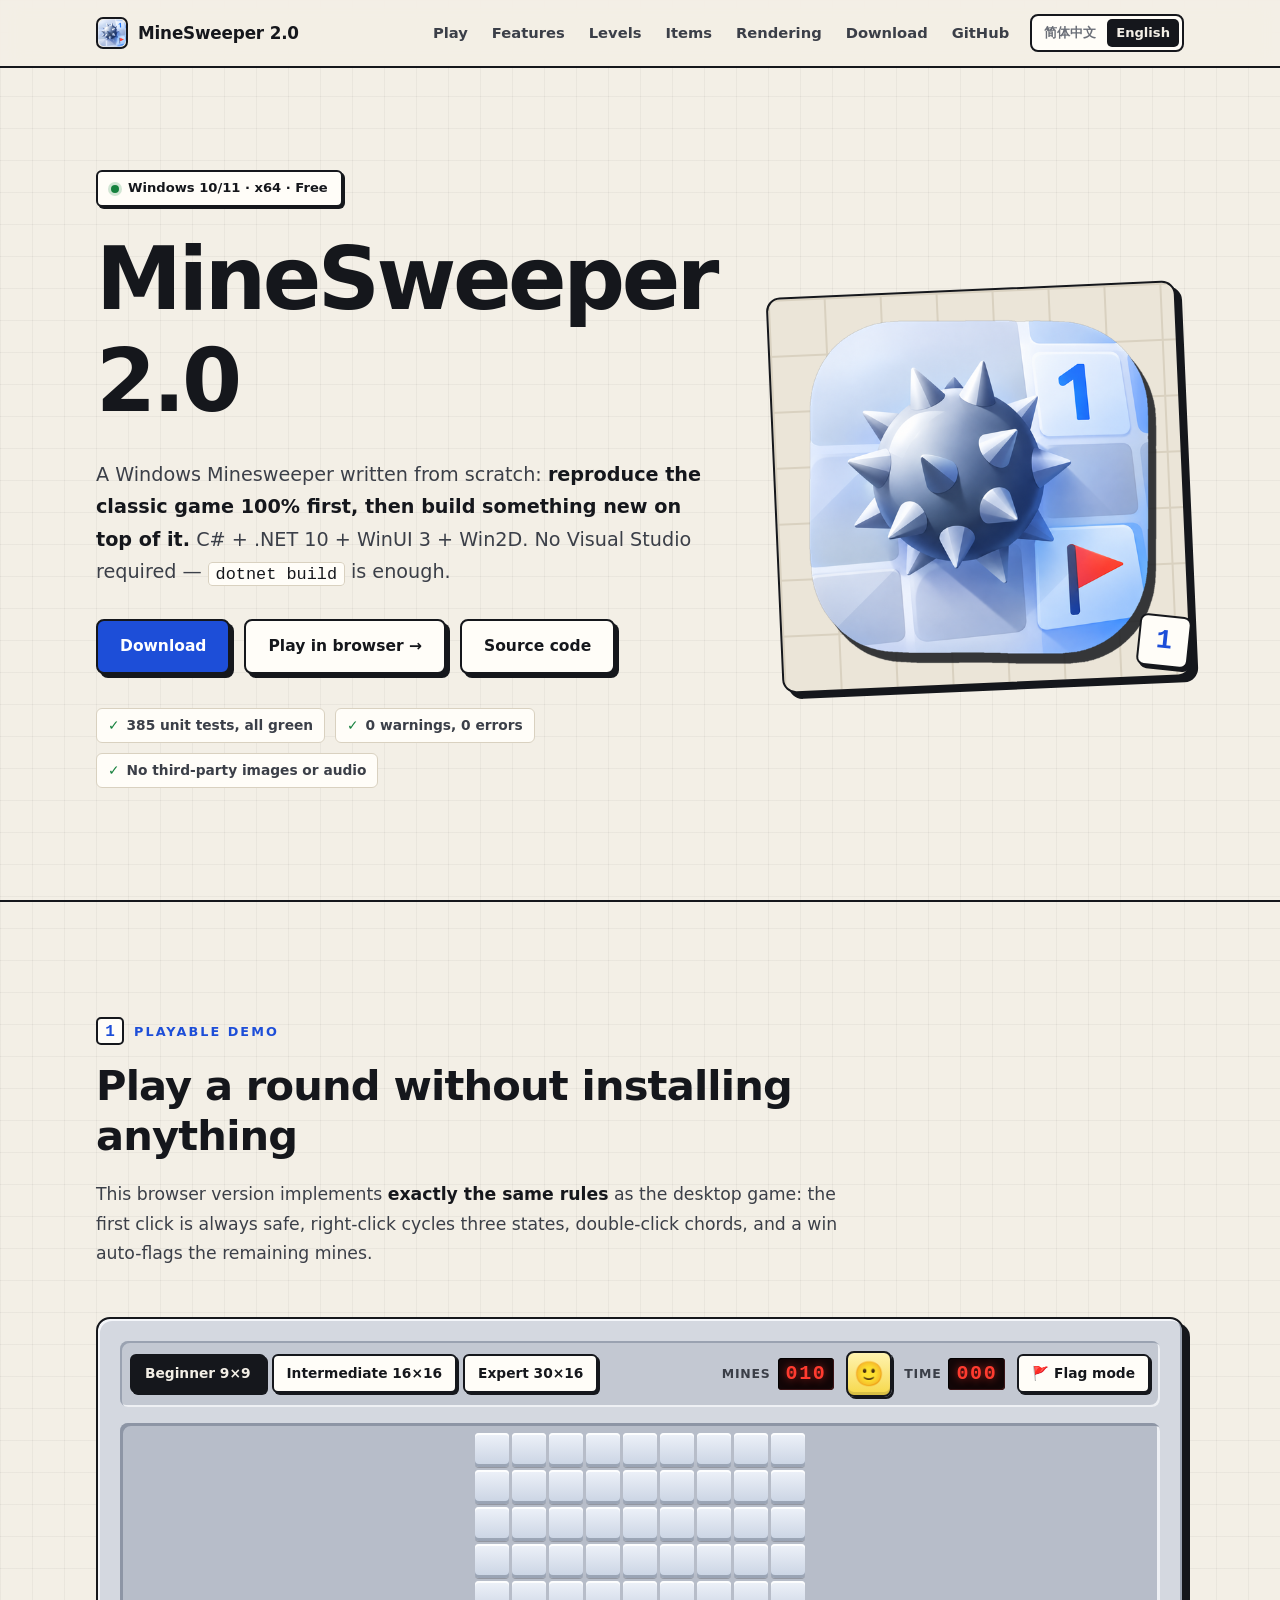
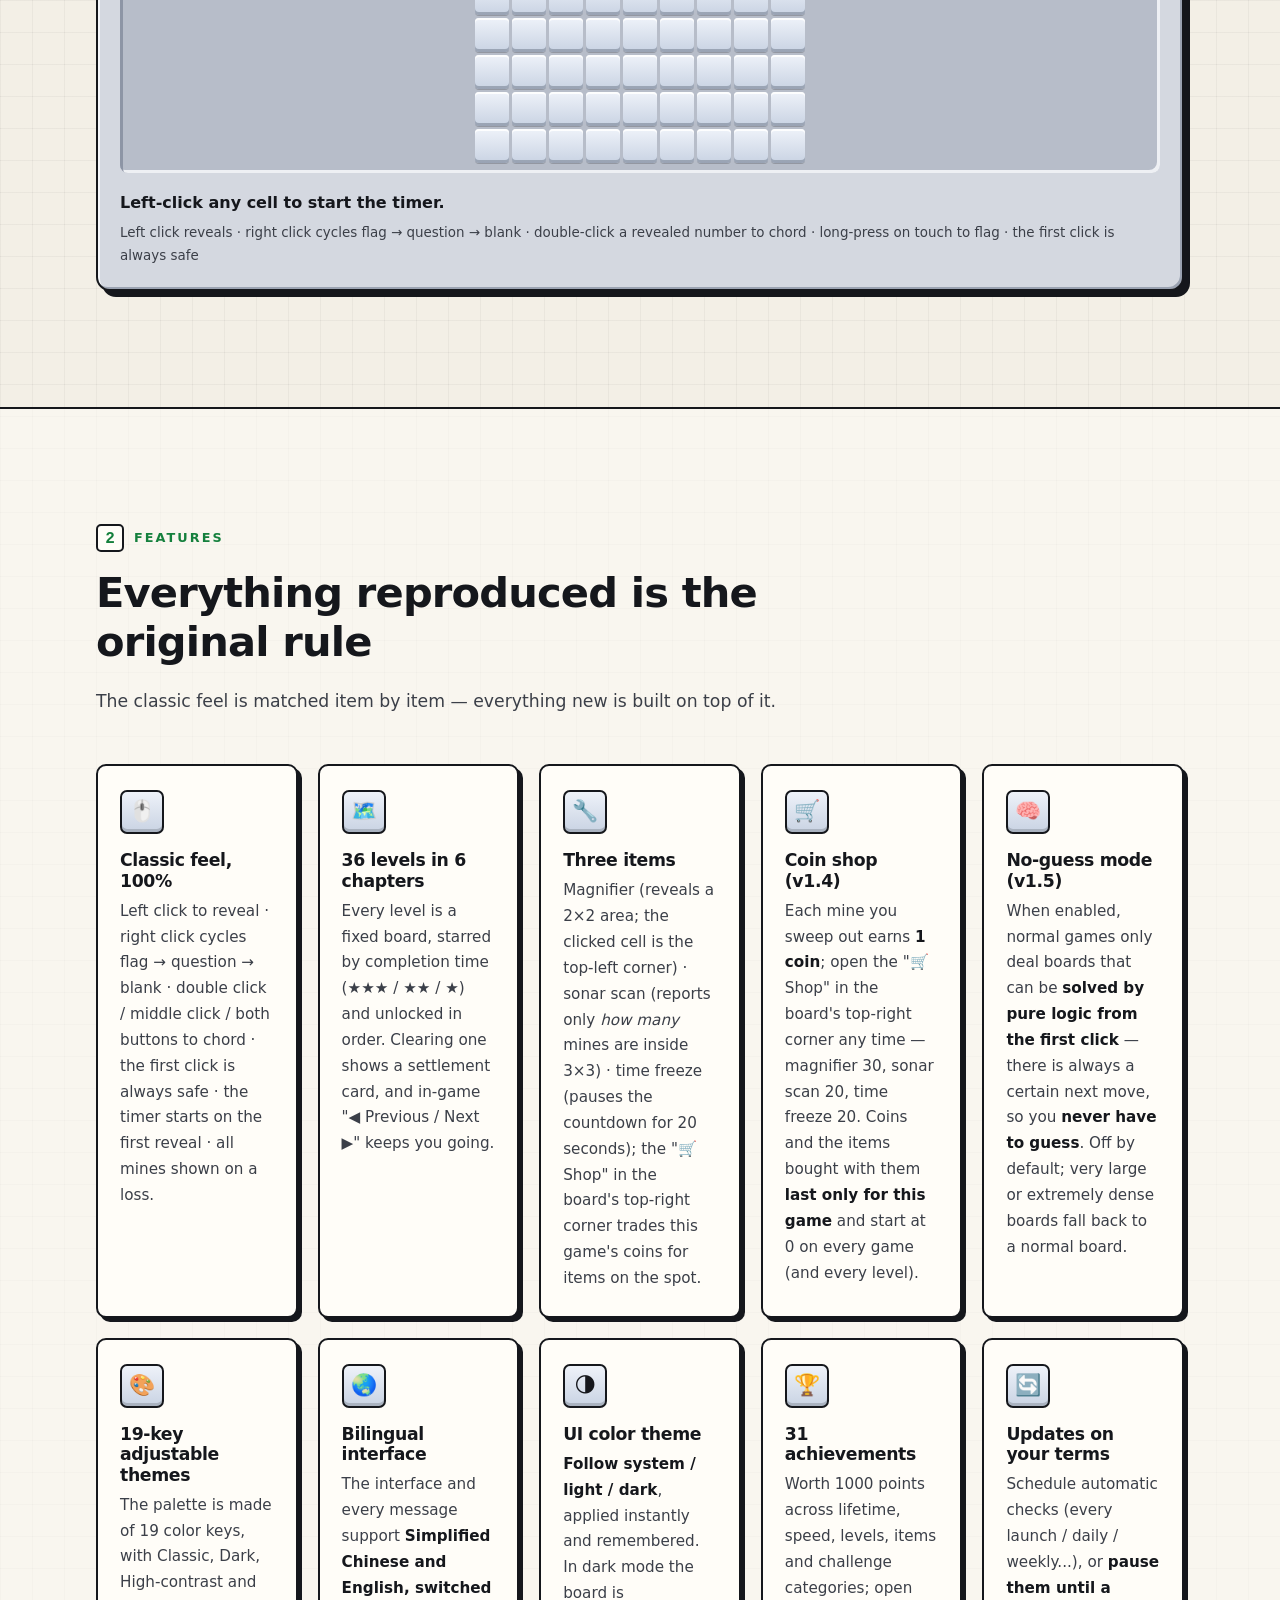
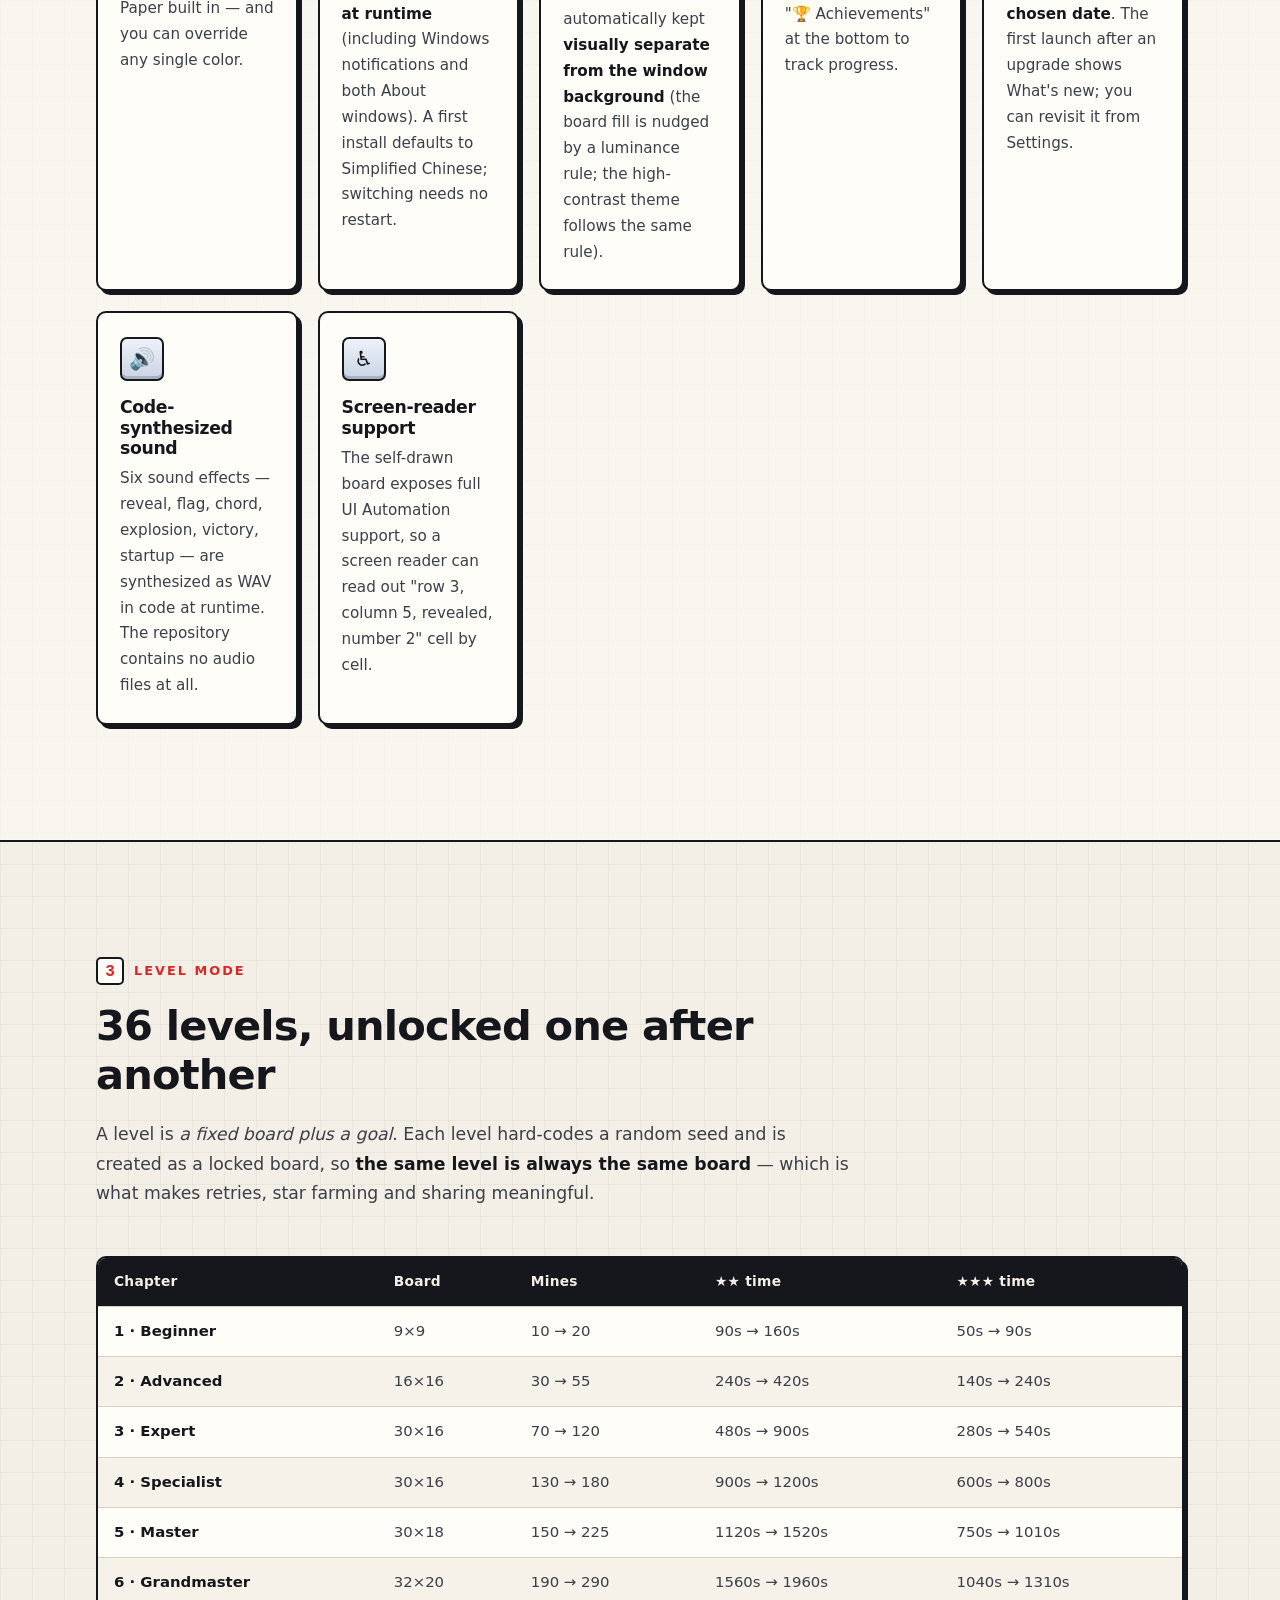
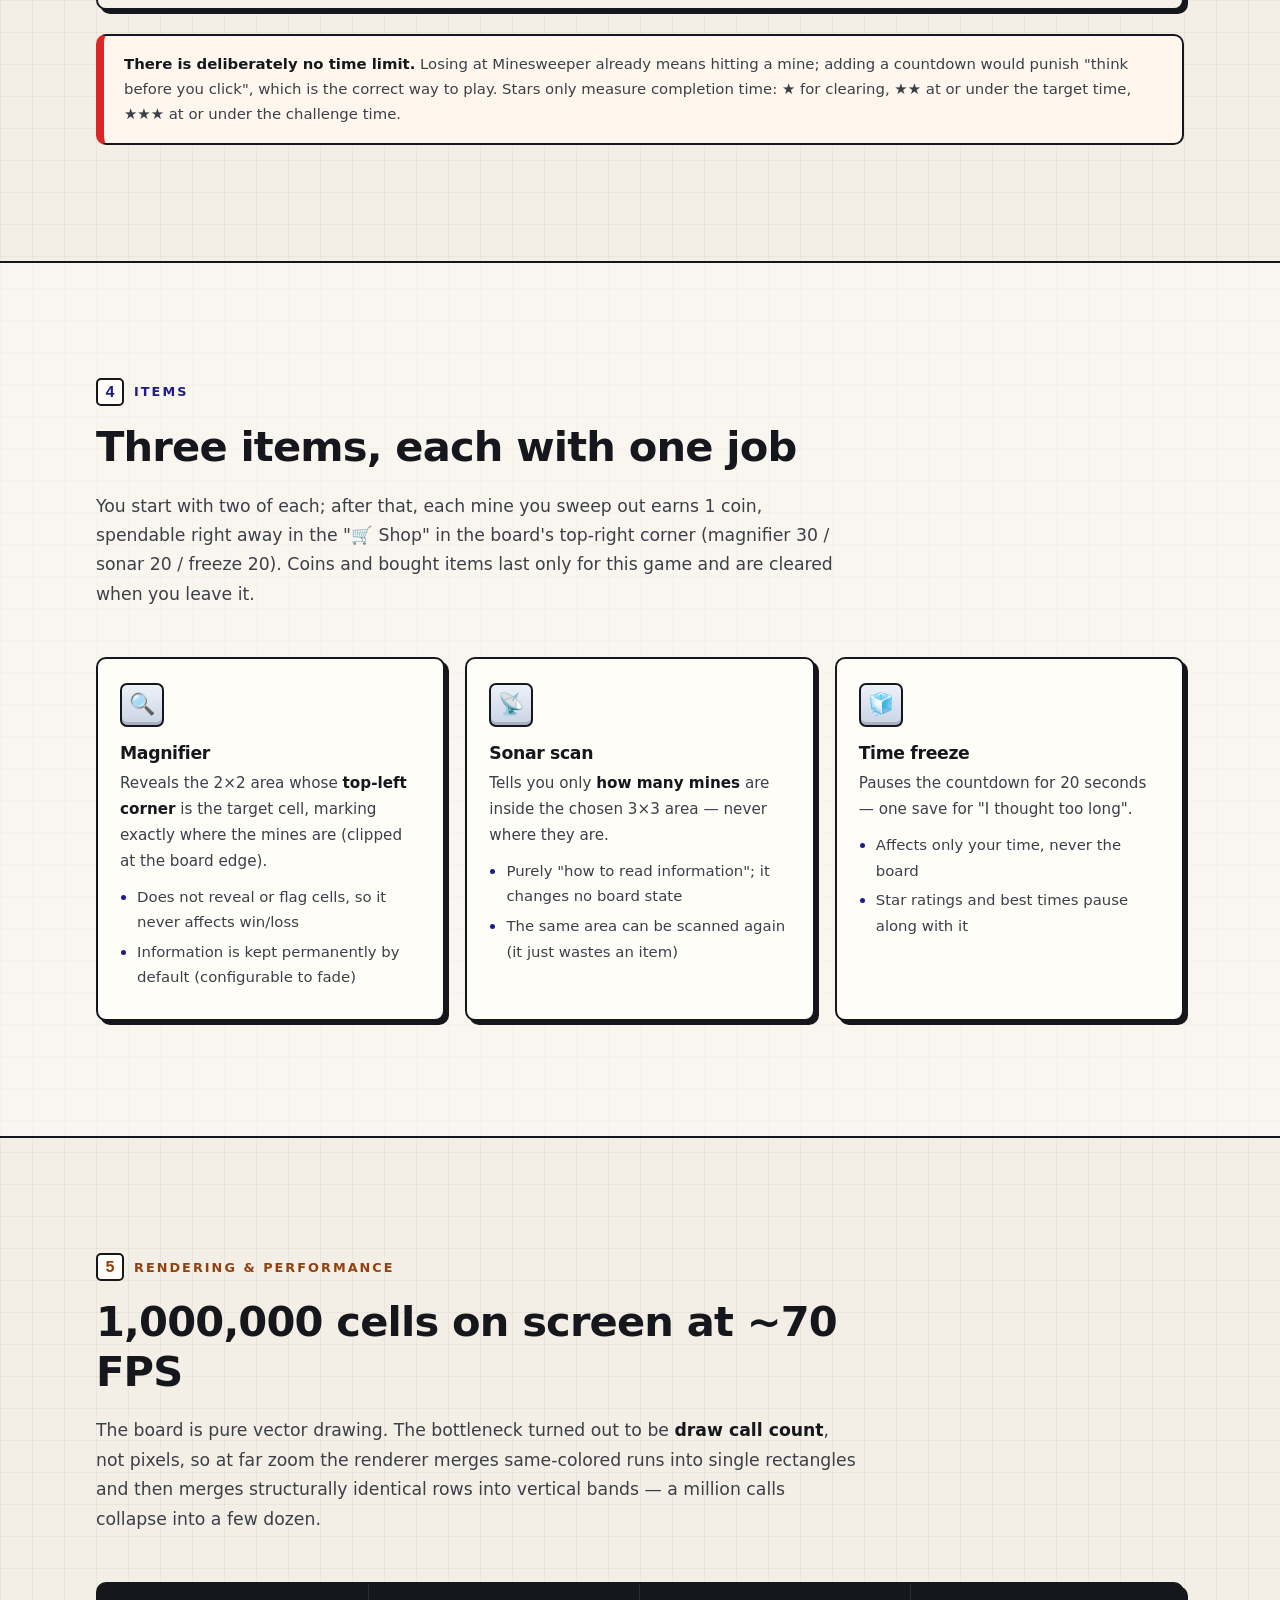
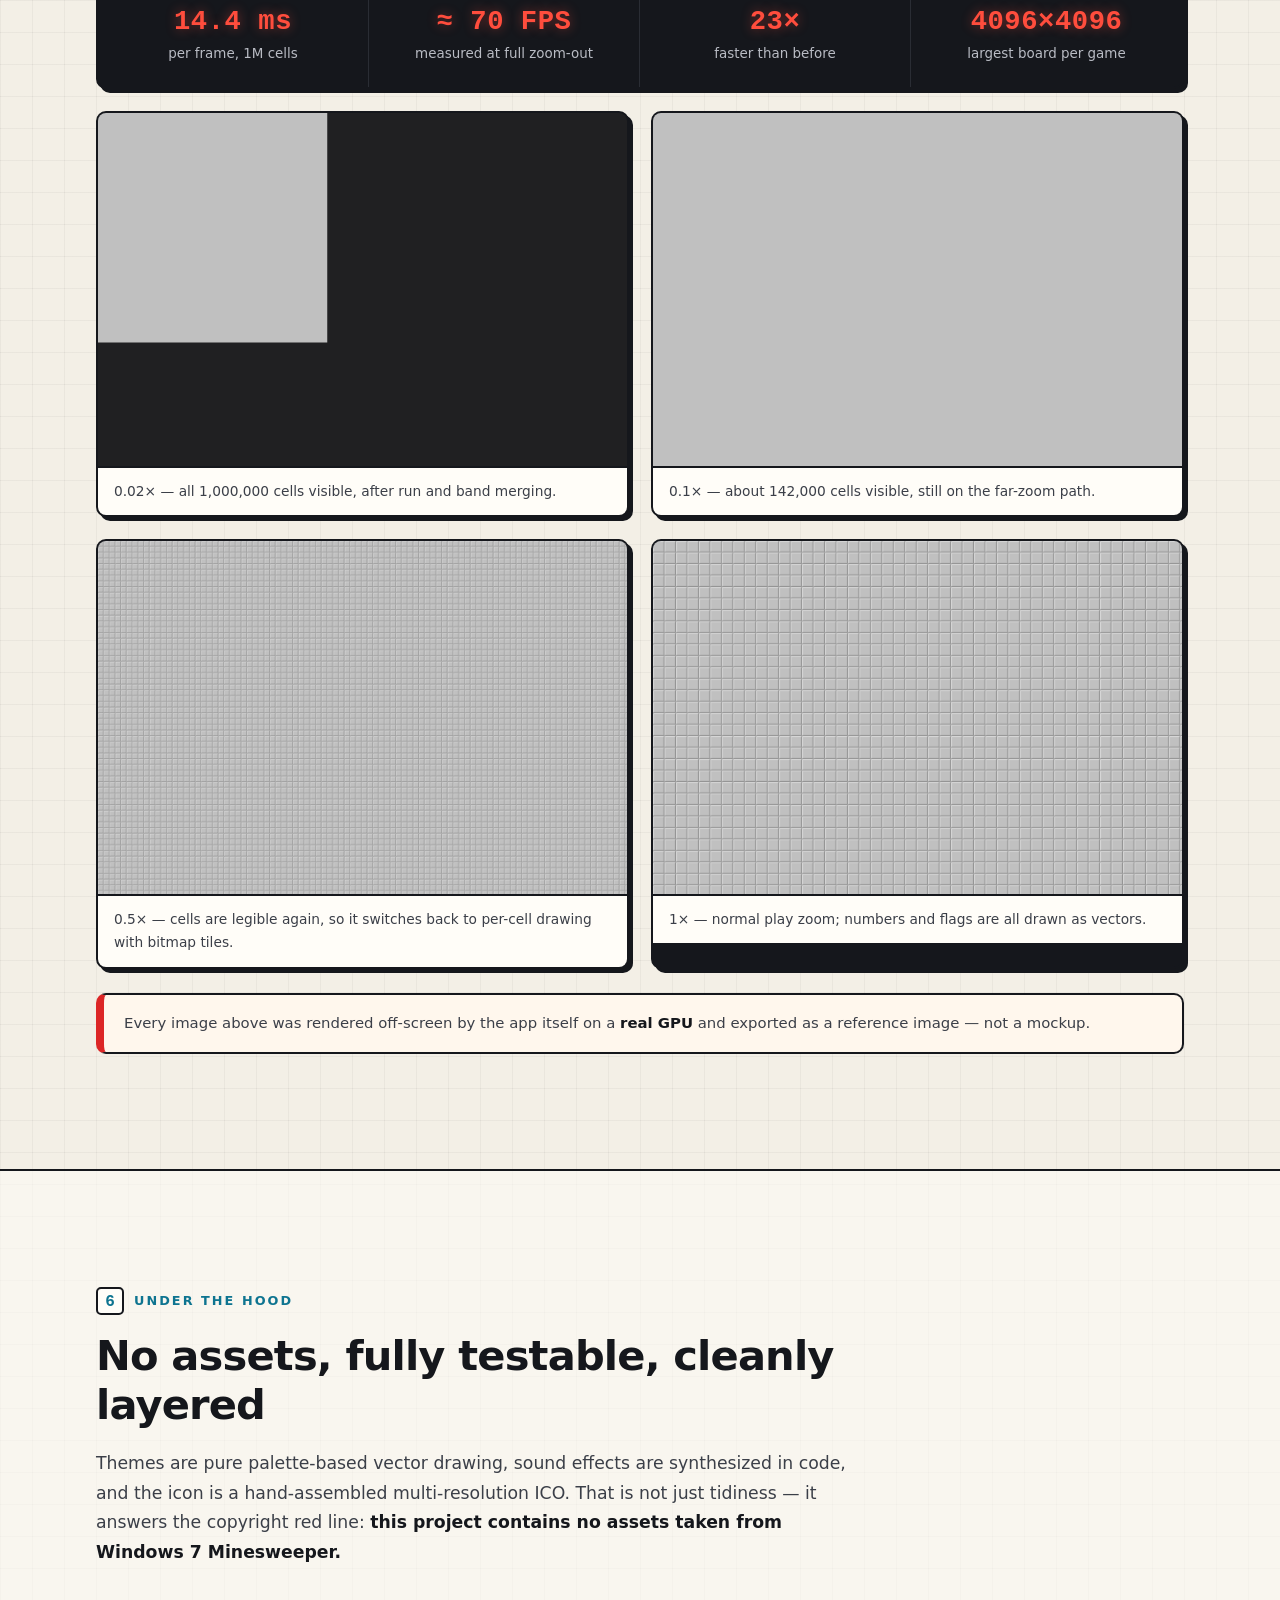
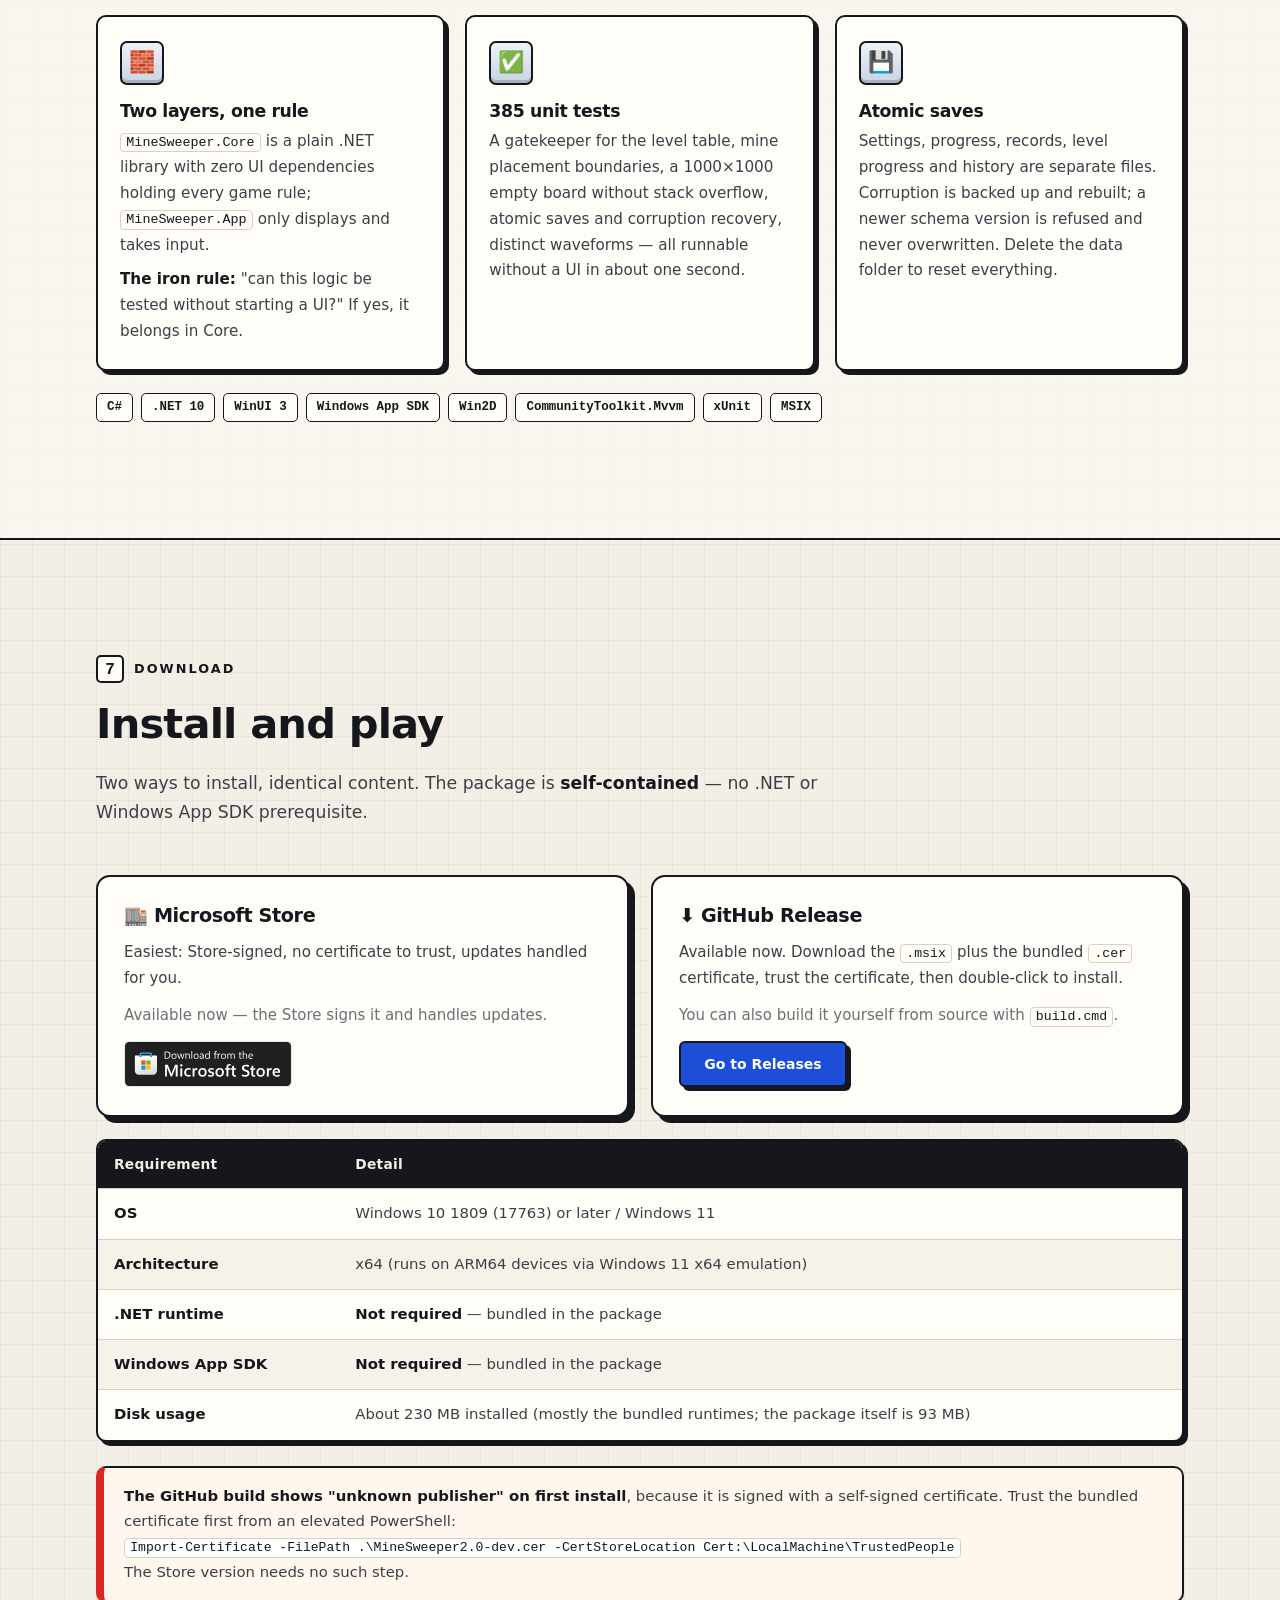
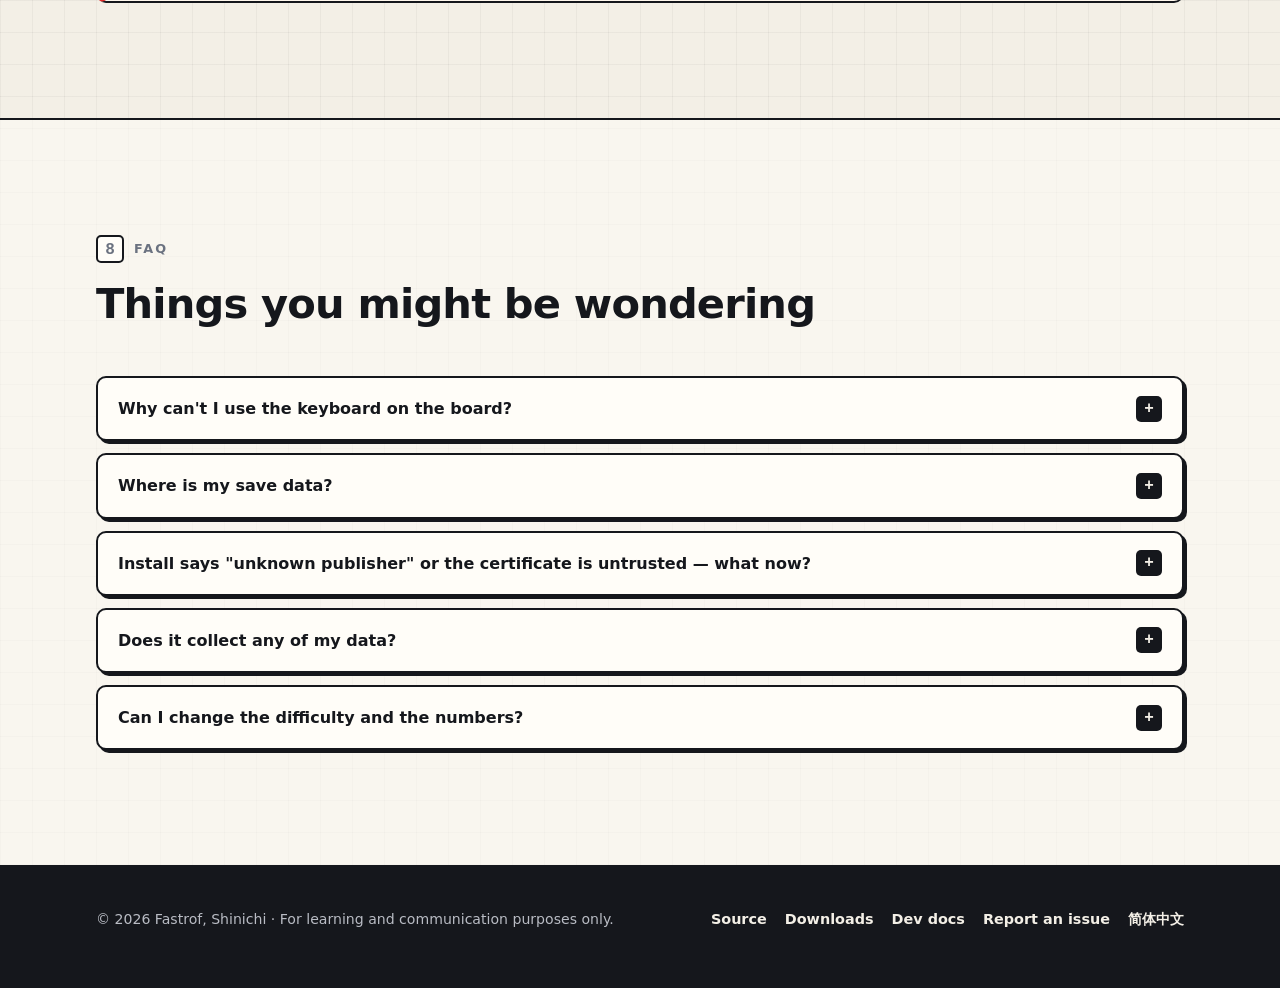
==== commit 66efb6b8: "v1.5：文档与站点更新（无猜模式、385 测试、发布页视觉重做）并统一注释版本" ====
--- a/docs/en.html
+++ b/docs/en.html
@@ -5,8 +5,8 @@
 <meta name="viewport" content="width=device-width, initial-scale=1">
 <title>MineSweeper 2.0 — a Windows Minesweeper written from scratch</title>
 <meta name="description" content="MineSweeper 2.0 is a Windows Minesweeper written from scratch: the classic game reproduced 100%, plus 36 levels, three items, a coin shop, 19-key adjustable themes and code-synthesized sound. No third-party assets; it only reaches the GitHub public API when checking for updates (can be disabled in Settings) and collects nothing.">
-<meta name="theme-color" content="#070d18">
-<meta name="color-scheme" content="dark">
+<meta name="theme-color" content="#f3efe6">
+<meta name="color-scheme" content="light">
 
 <!-- Social preview -->
 <meta property="og:type" content="website">
@@ -70,7 +70,7 @@
         </div>
 
         <ul class="hero-stats">
-          <li>360 unit tests, all green</li>
+          <li>385 unit tests, all green</li>
           <li>0 warnings, 0 errors</li>
           <li>No third-party images or audio</li>
         </ul>
@@ -154,6 +154,12 @@
           <div class="ico" aria-hidden="true">🛒</div>
           <h3>Coin shop (v1.4)</h3>
           <p>Each mine you sweep out earns <b>1 coin</b>; open the "🛒 Shop" in the board's top-right corner any time — magnifier 30, sonar scan 20, time freeze 20. Coins and the items bought with them <b>last only for this game</b> and start at 0 on every game (and every level).</p>
+        </article>
+
+        <article class="card reveal">
+          <div class="ico" aria-hidden="true">🧠</div>
+          <h3>No-guess mode (v1.5)</h3>
+          <p>When enabled, normal games only deal boards that can be <b>solved by pure logic from the first click</b> — there is always a certain next move, so you <b>never have to guess</b>. Off by default; very large or extremely dense boards fall back to a normal board.</p>
         </article>
 
         <article class="card reveal">
@@ -346,7 +352,7 @@
         </article>
         <article class="card reveal">
           <div class="ico" aria-hidden="true">✅</div>
-          <h3>360 unit tests</h3>
+          <h3>385 unit tests</h3>
           <p>A gatekeeper for the level table, mine placement boundaries, a 1000×1000 empty board without stack overflow, atomic saves and corruption recovery, distinct waveforms — all runnable without a UI in about one second.</p>
         </article>
         <article class="card reveal">
@@ -382,15 +388,19 @@
         <article class="dl-card reveal">
           <h3>🏬 Microsoft Store</h3>
           <p>Easiest: Store-signed, no certificate to trust, updates handled for you.</p>
-          <a class="btn btn--primary" href="https://apps.microsoft.com/detail/9NKR2M2ZDDL3" target="_blank" rel="noopener">Open in Microsoft Store</a>
           <p class="dl-note">Available now — the Store signs it and handles updates.</p>
+          <!-- Store listing is live: the badge and the GitHub button share the same size (161×44) and bottom alignment. -->
+          <a class="store-badge" href="https://apps.microsoft.com/detail/9NKR2M2ZDDL3" target="_blank" rel="noopener"
+             aria-label="Download from the Microsoft Store">
+            <img src="assets/svg/ms-store-badge.svg" alt="Download from the Microsoft Store" width="161" height="44">
+          </a>
         </article>
 
         <article class="dl-card reveal">
           <h3>⬇️ GitHub Release</h3>
           <p>Available now. Download the <code>.msix</code> plus the bundled <code>.cer</code> certificate, trust the certificate, then double-click to install.</p>
-          <a class="btn btn--primary" href="https://github.com/Fastrof/Minesweeper2.0/releases" target="_blank" rel="noopener">Go to Releases</a>
           <p class="dl-note">You can also build it yourself from source with <code>build.cmd</code>.</p>
+          <a class="btn btn--primary dl-badge-btn" href="https://github.com/Fastrof/Minesweeper2.0/releases" target="_blank" rel="noopener">Go to Releases</a>
         </article>
       </div>
 
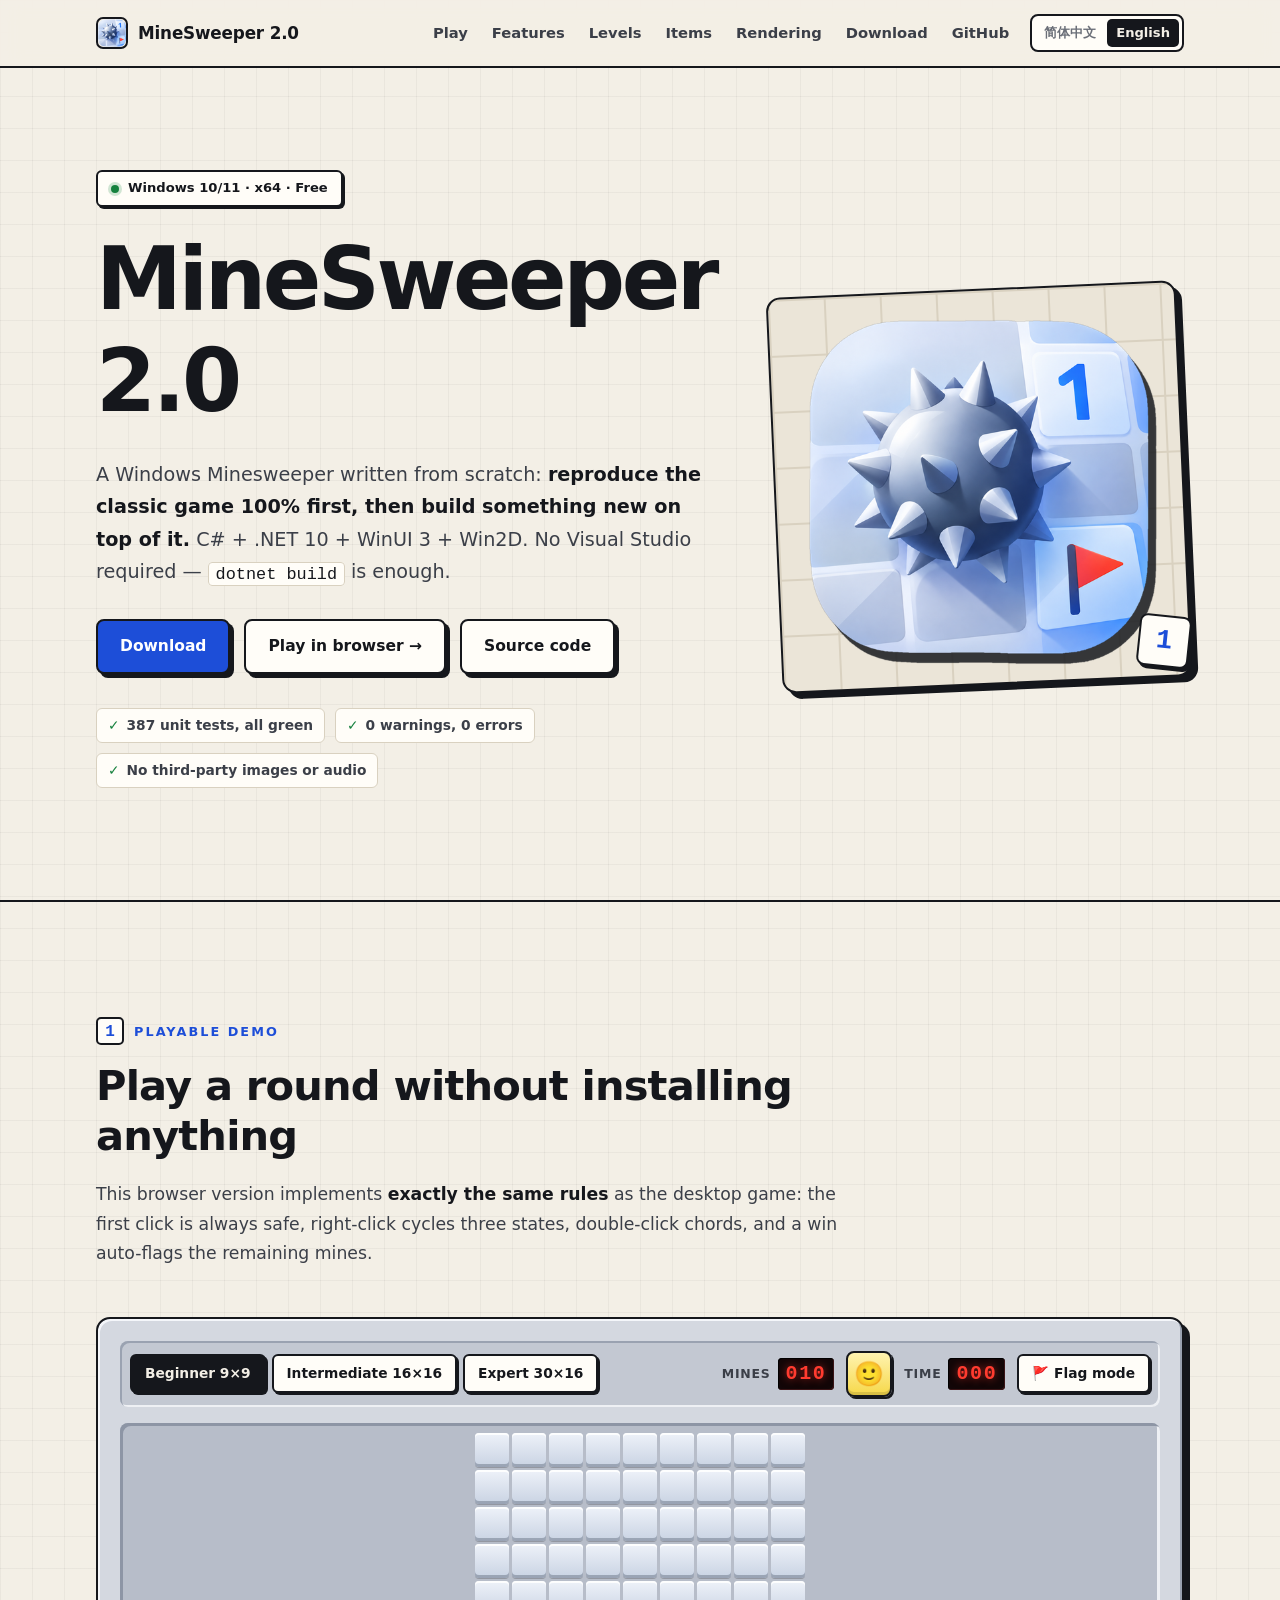
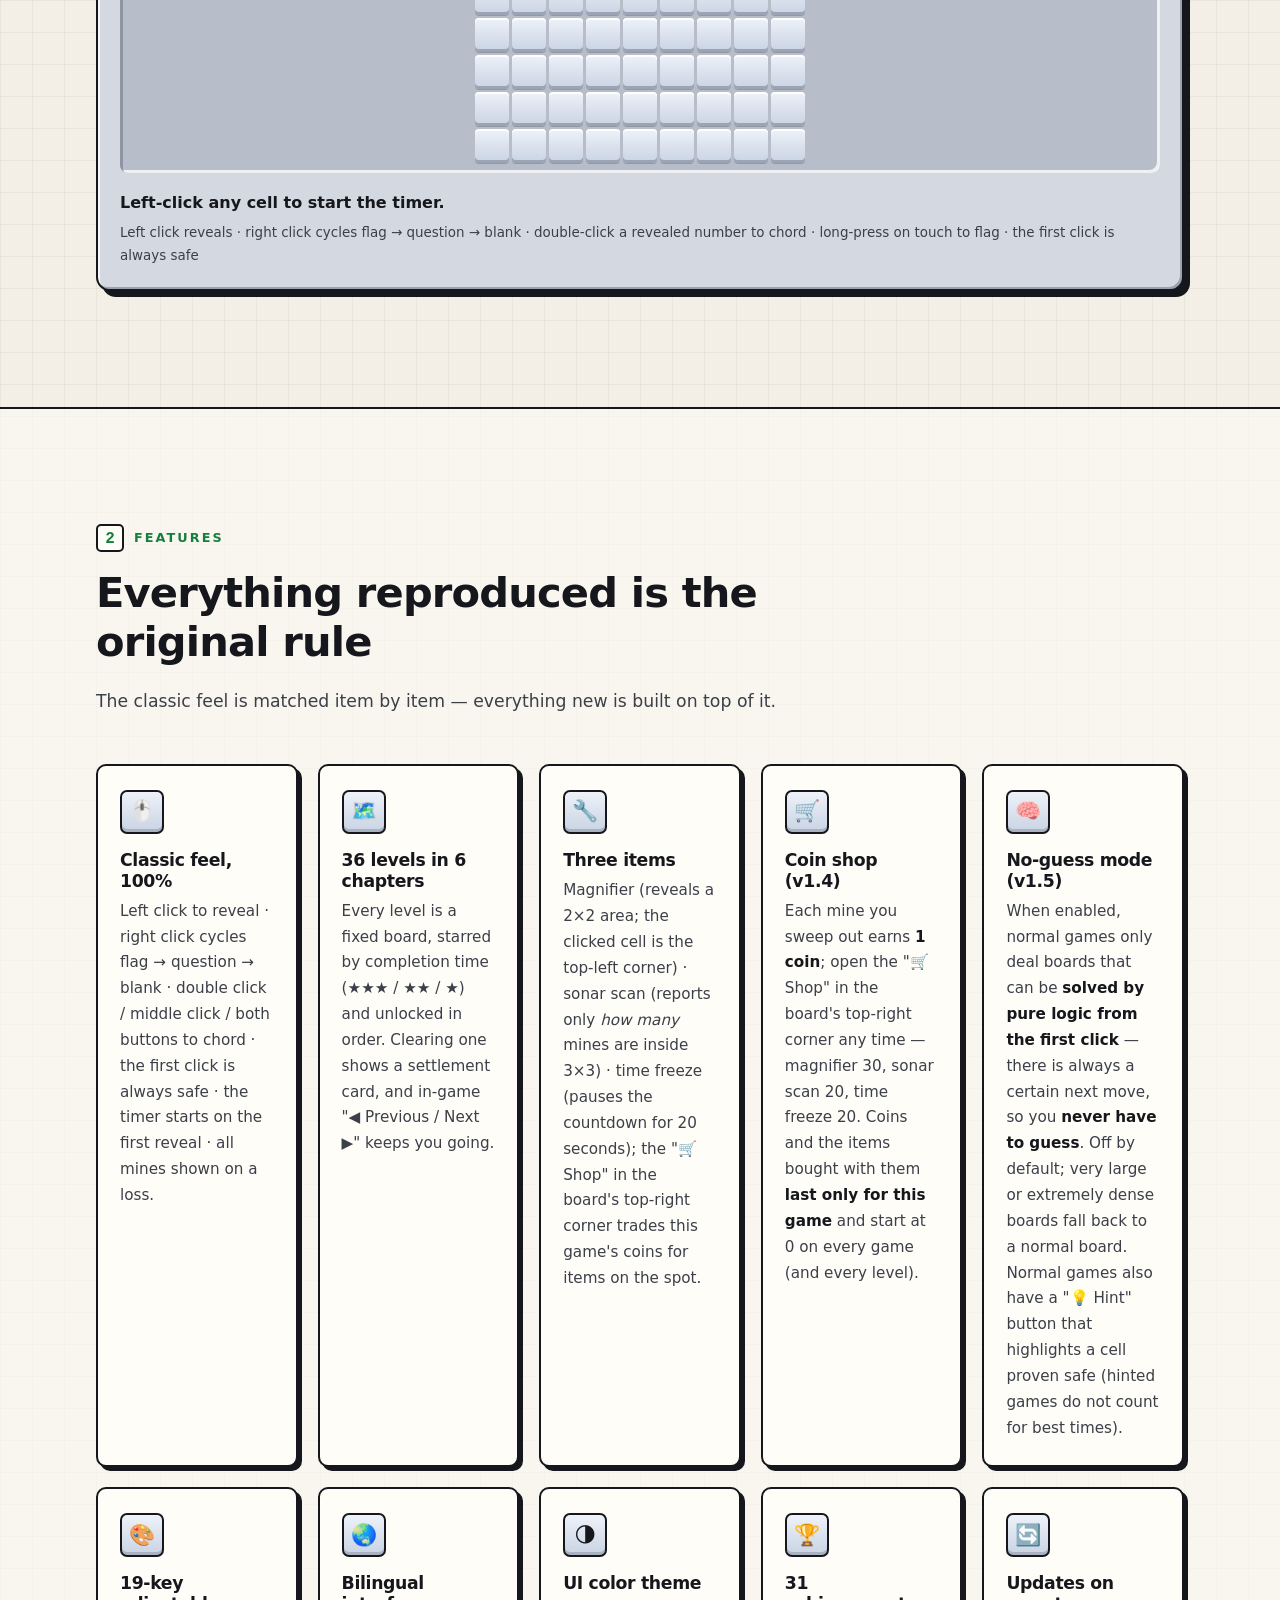
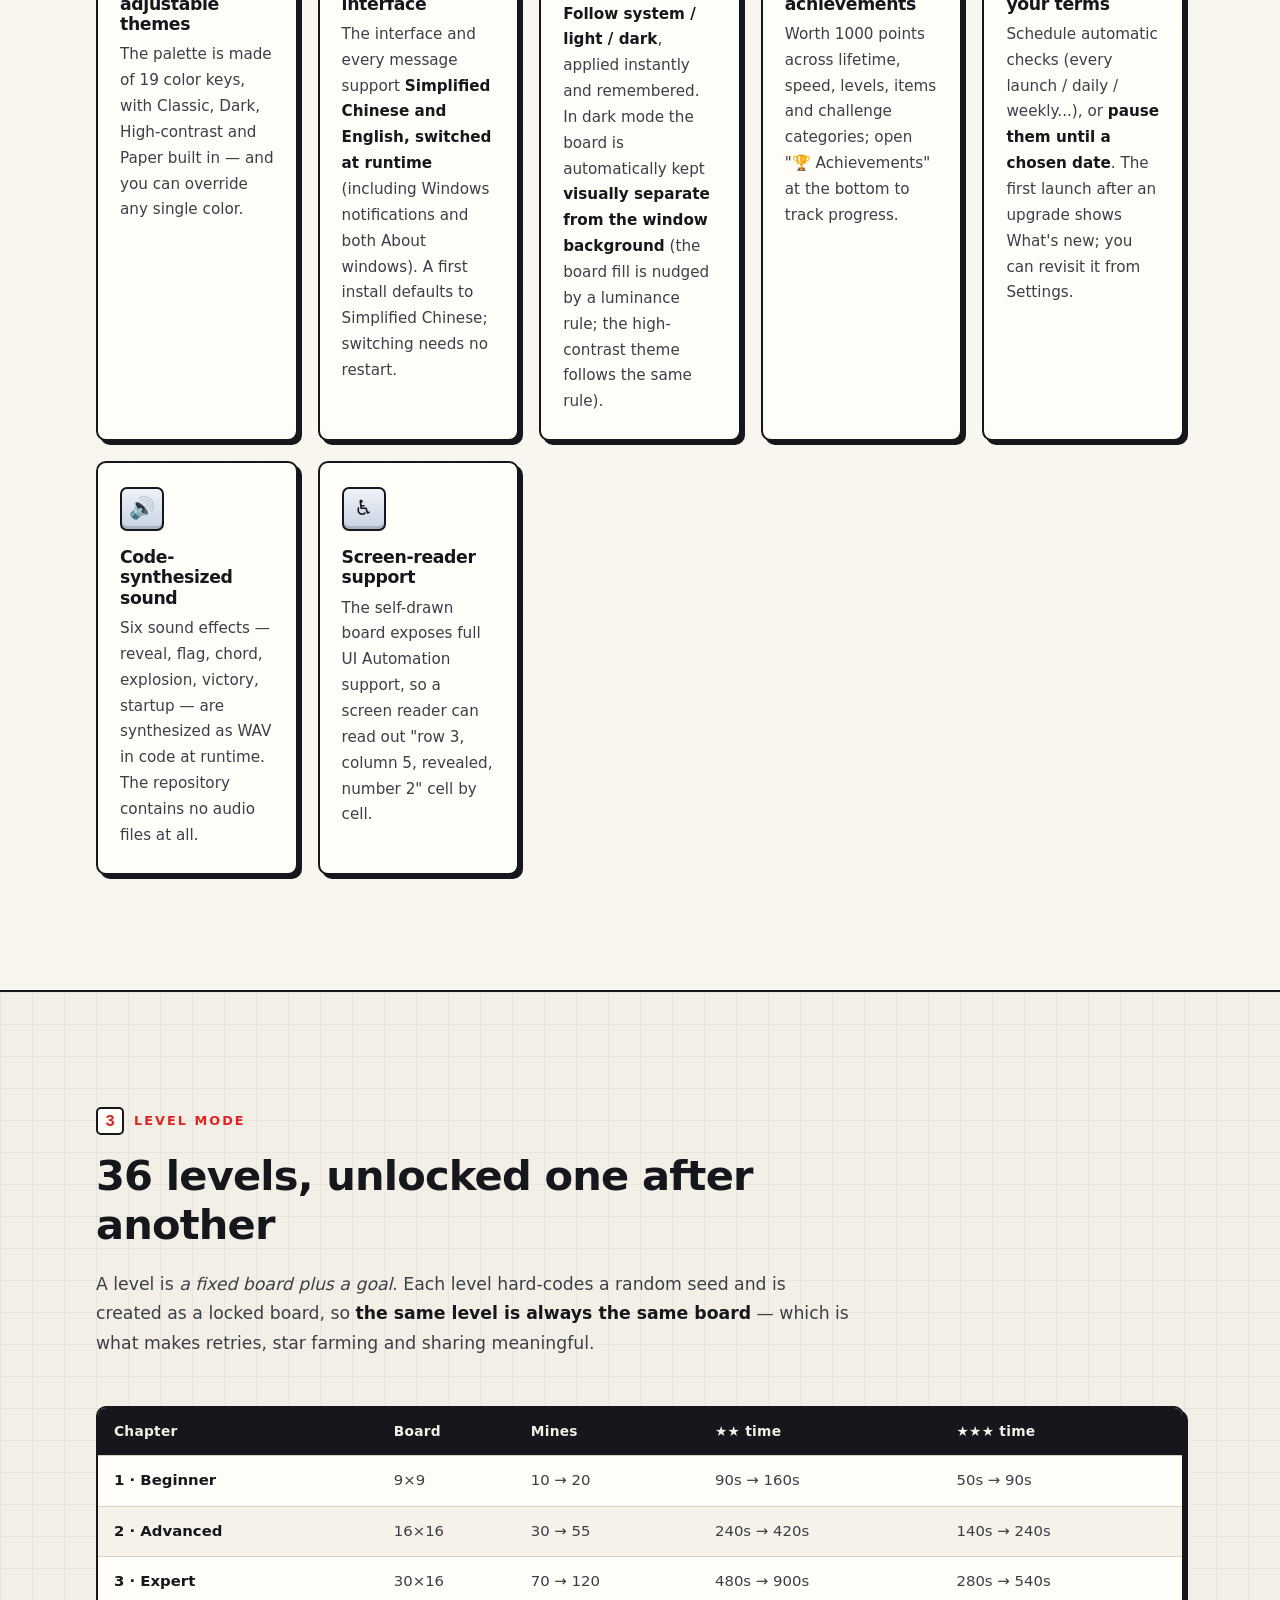
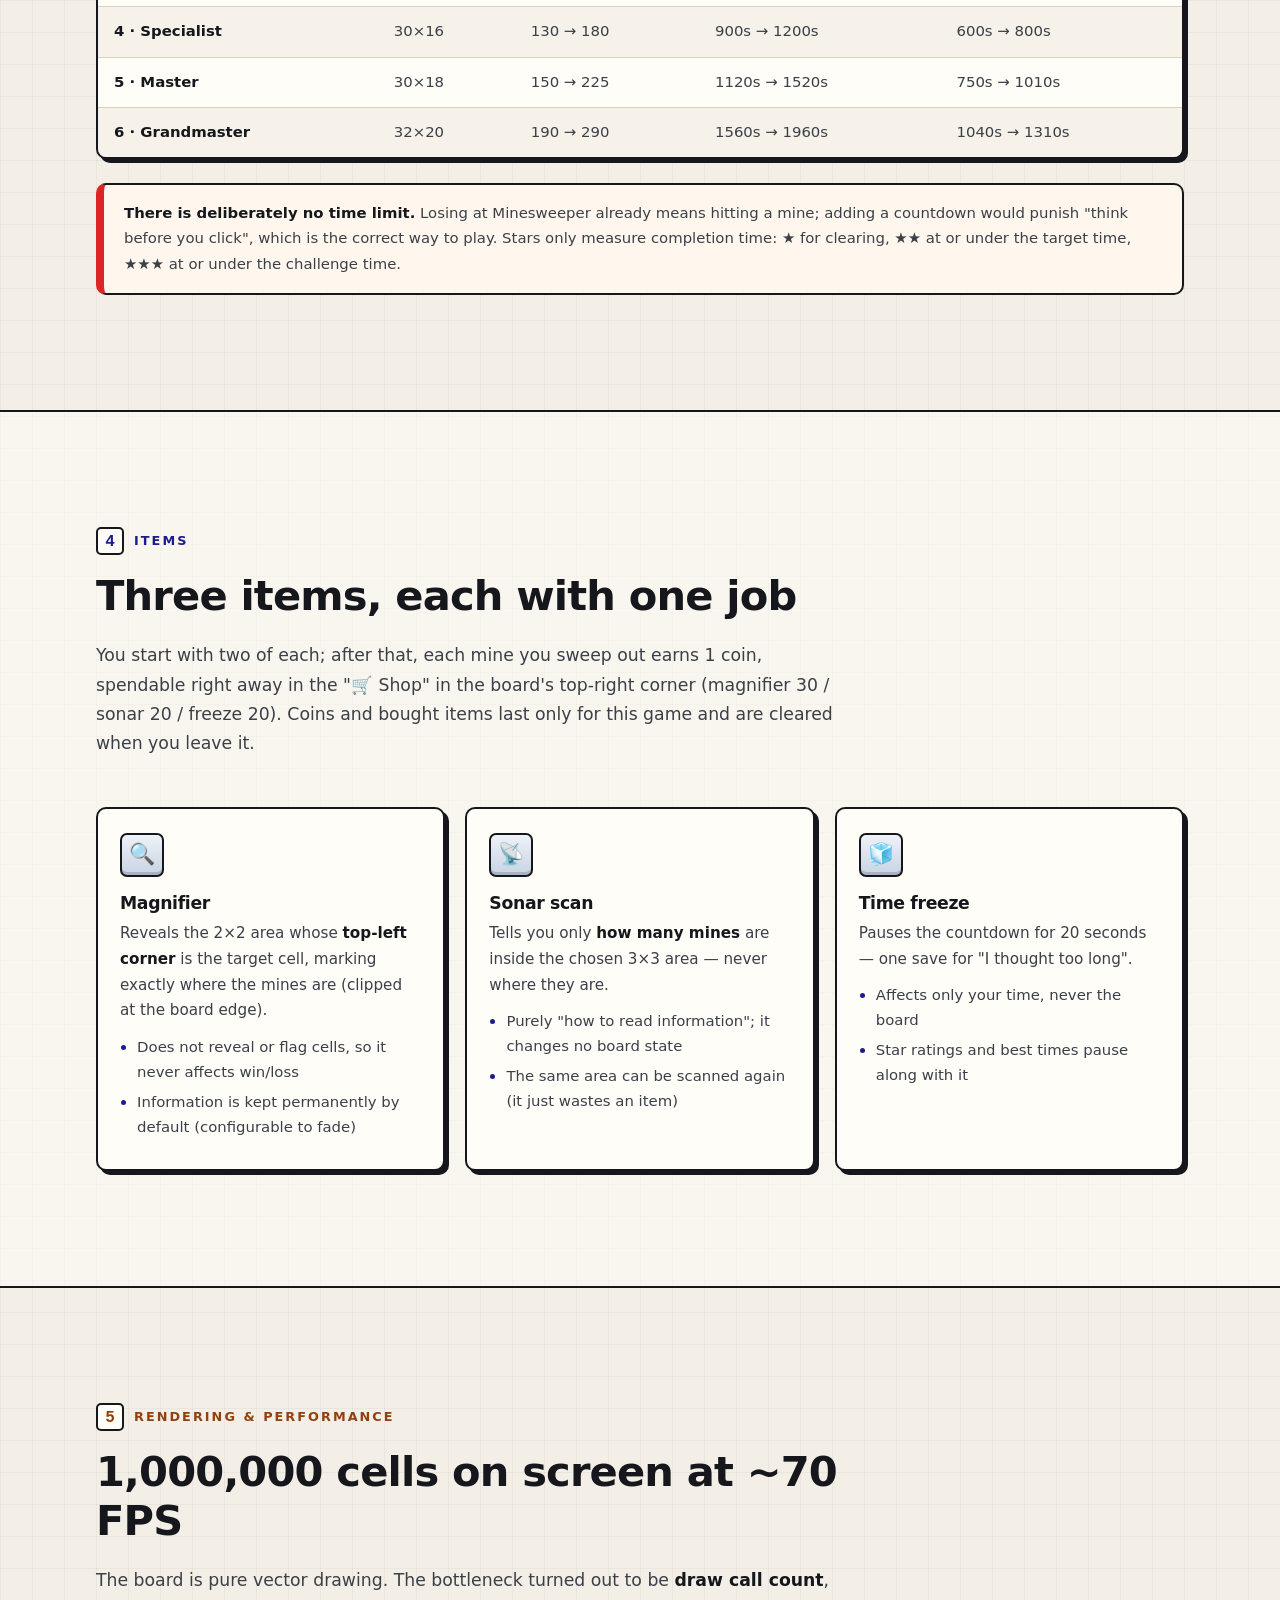
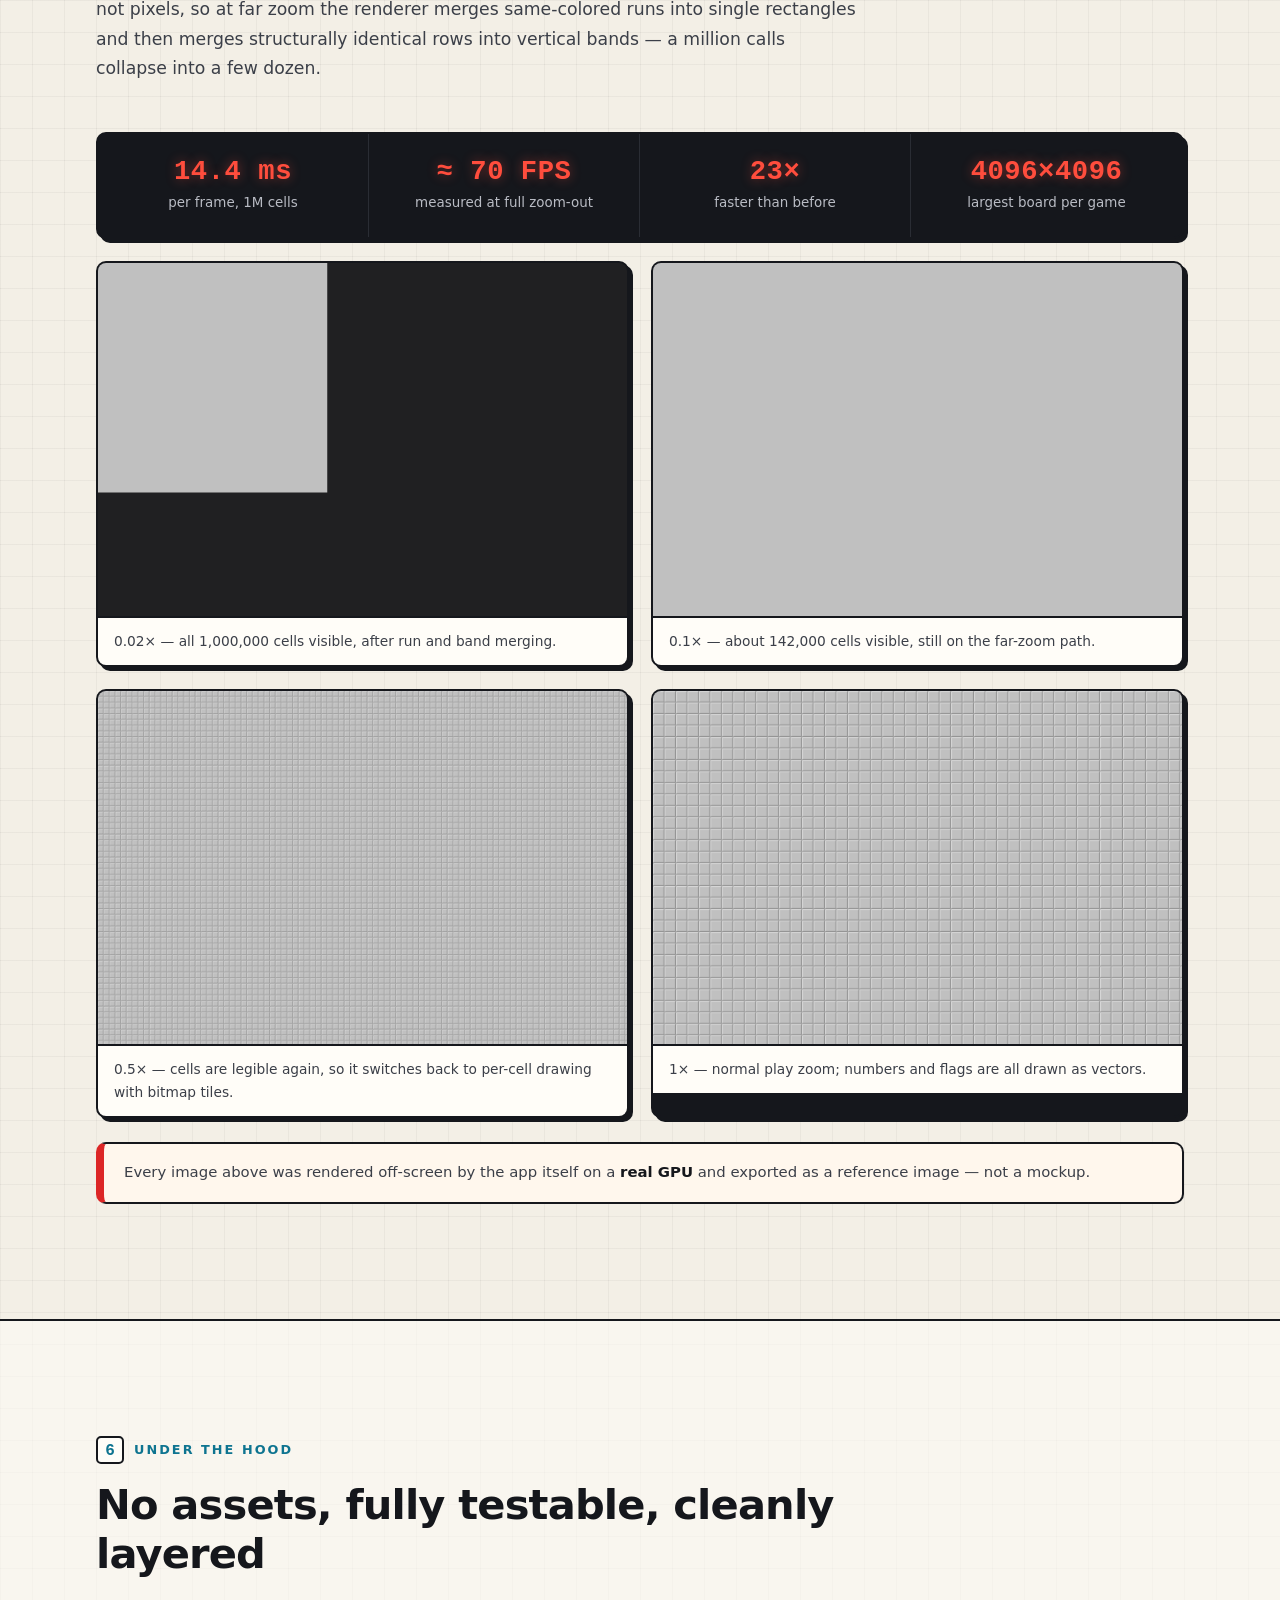
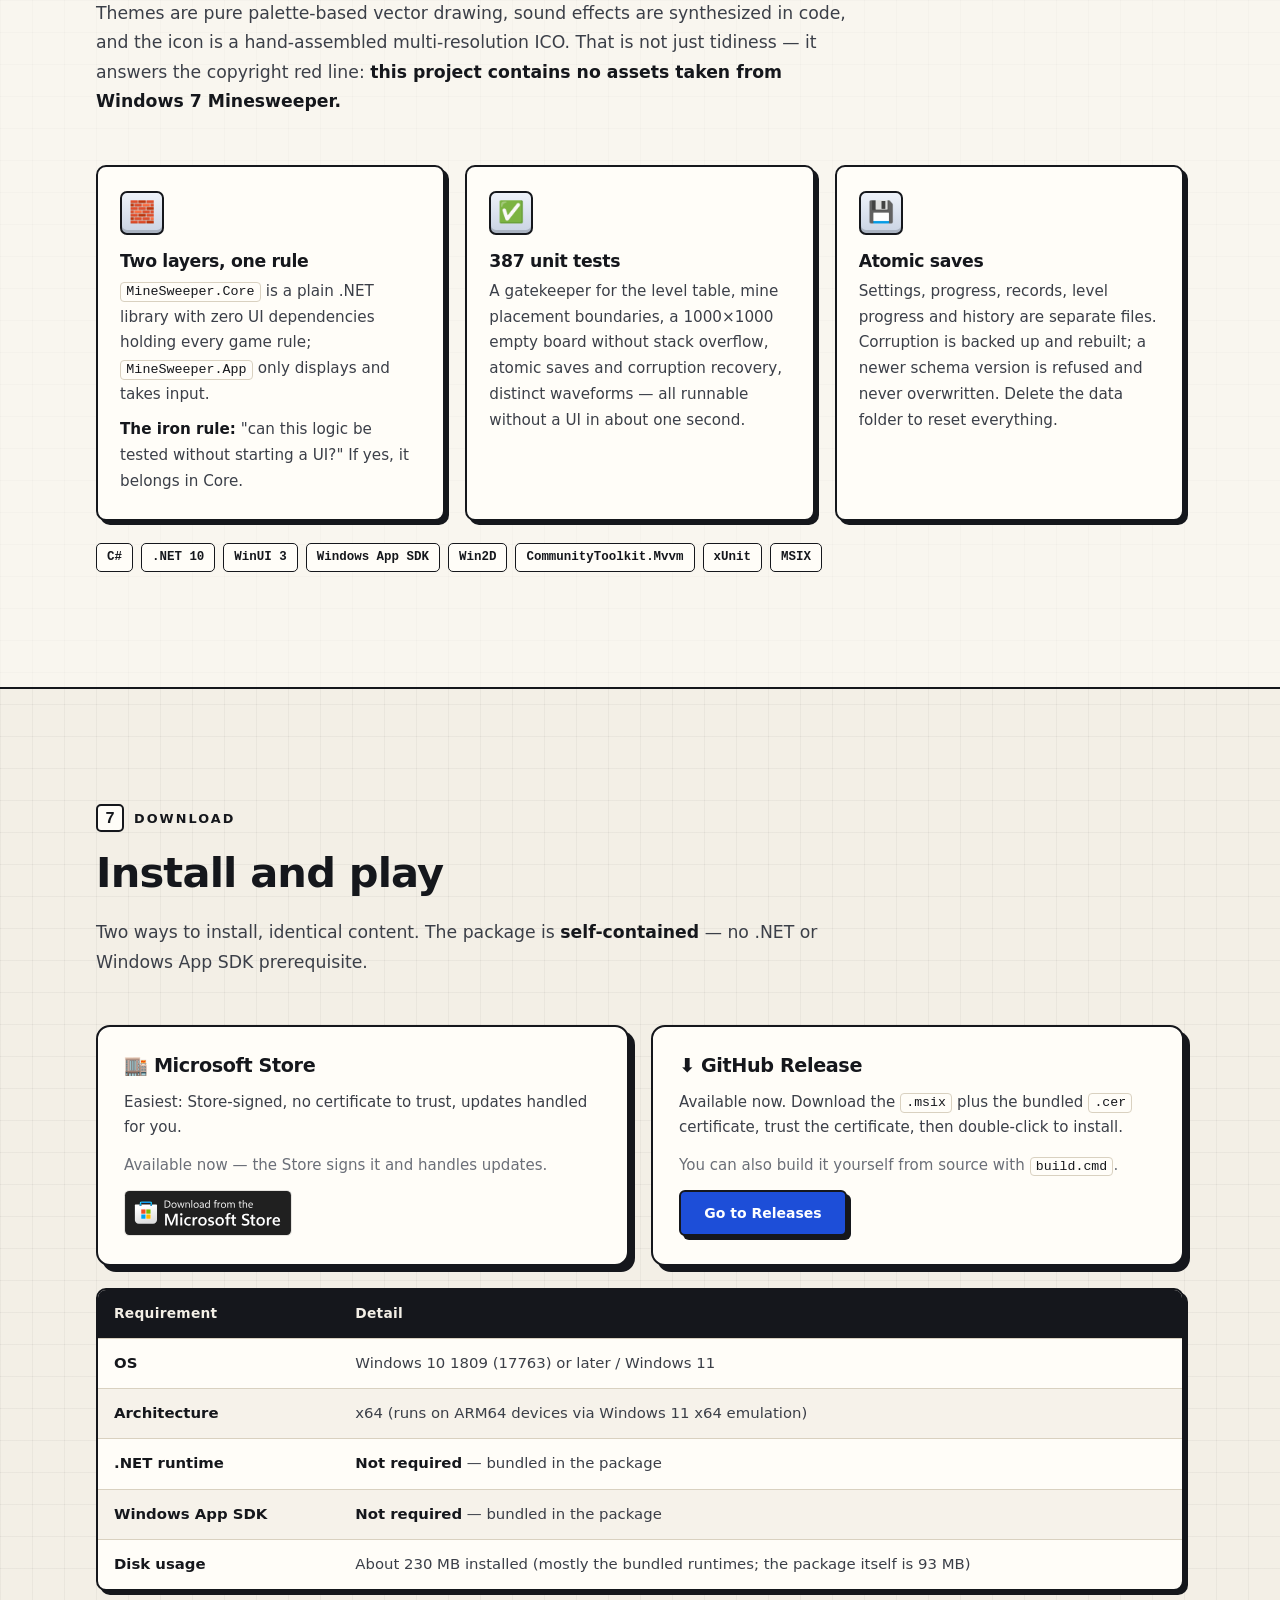
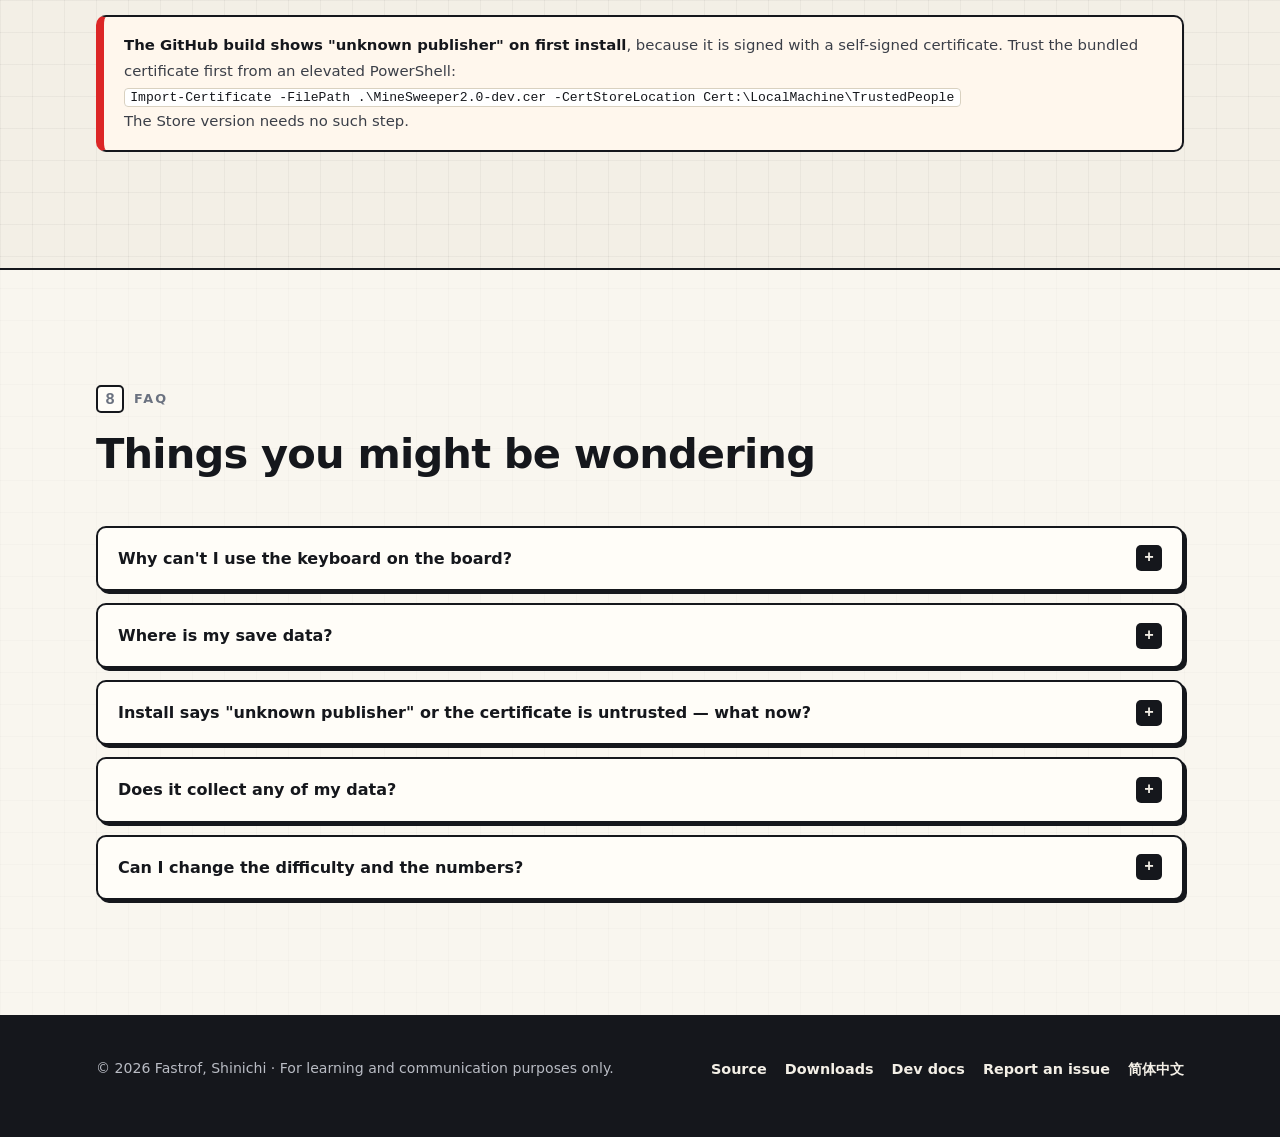
==== commit 043c577c: "v1.5：提示按钮、提示/无猜局记录口径、三开关持久化、无猜生成超时兜底；文档与站点同步 387" ====
--- a/docs/en.html
+++ b/docs/en.html
@@ -70,7 +70,7 @@
         </div>
 
         <ul class="hero-stats">
-          <li>385 unit tests, all green</li>
+          <li>387 unit tests, all green</li>
           <li>0 warnings, 0 errors</li>
           <li>No third-party images or audio</li>
         </ul>
@@ -159,7 +159,7 @@
         <article class="card reveal">
           <div class="ico" aria-hidden="true">🧠</div>
           <h3>No-guess mode (v1.5)</h3>
-          <p>When enabled, normal games only deal boards that can be <b>solved by pure logic from the first click</b> — there is always a certain next move, so you <b>never have to guess</b>. Off by default; very large or extremely dense boards fall back to a normal board.</p>
+          <p>When enabled, normal games only deal boards that can be <b>solved by pure logic from the first click</b> — there is always a certain next move, so you <b>never have to guess</b>. Off by default; very large or extremely dense boards fall back to a normal board. Normal games also have a "💡 Hint" button that highlights a cell proven safe (hinted games do not count for best times).</p>
         </article>
 
         <article class="card reveal">
@@ -352,7 +352,7 @@
         </article>
         <article class="card reveal">
           <div class="ico" aria-hidden="true">✅</div>
-          <h3>385 unit tests</h3>
+          <h3>387 unit tests</h3>
           <p>A gatekeeper for the level table, mine placement boundaries, a 1000×1000 empty board without stack overflow, atomic saves and corruption recovery, distinct waveforms — all runnable without a UI in about one second.</p>
         </article>
         <article class="card reveal">
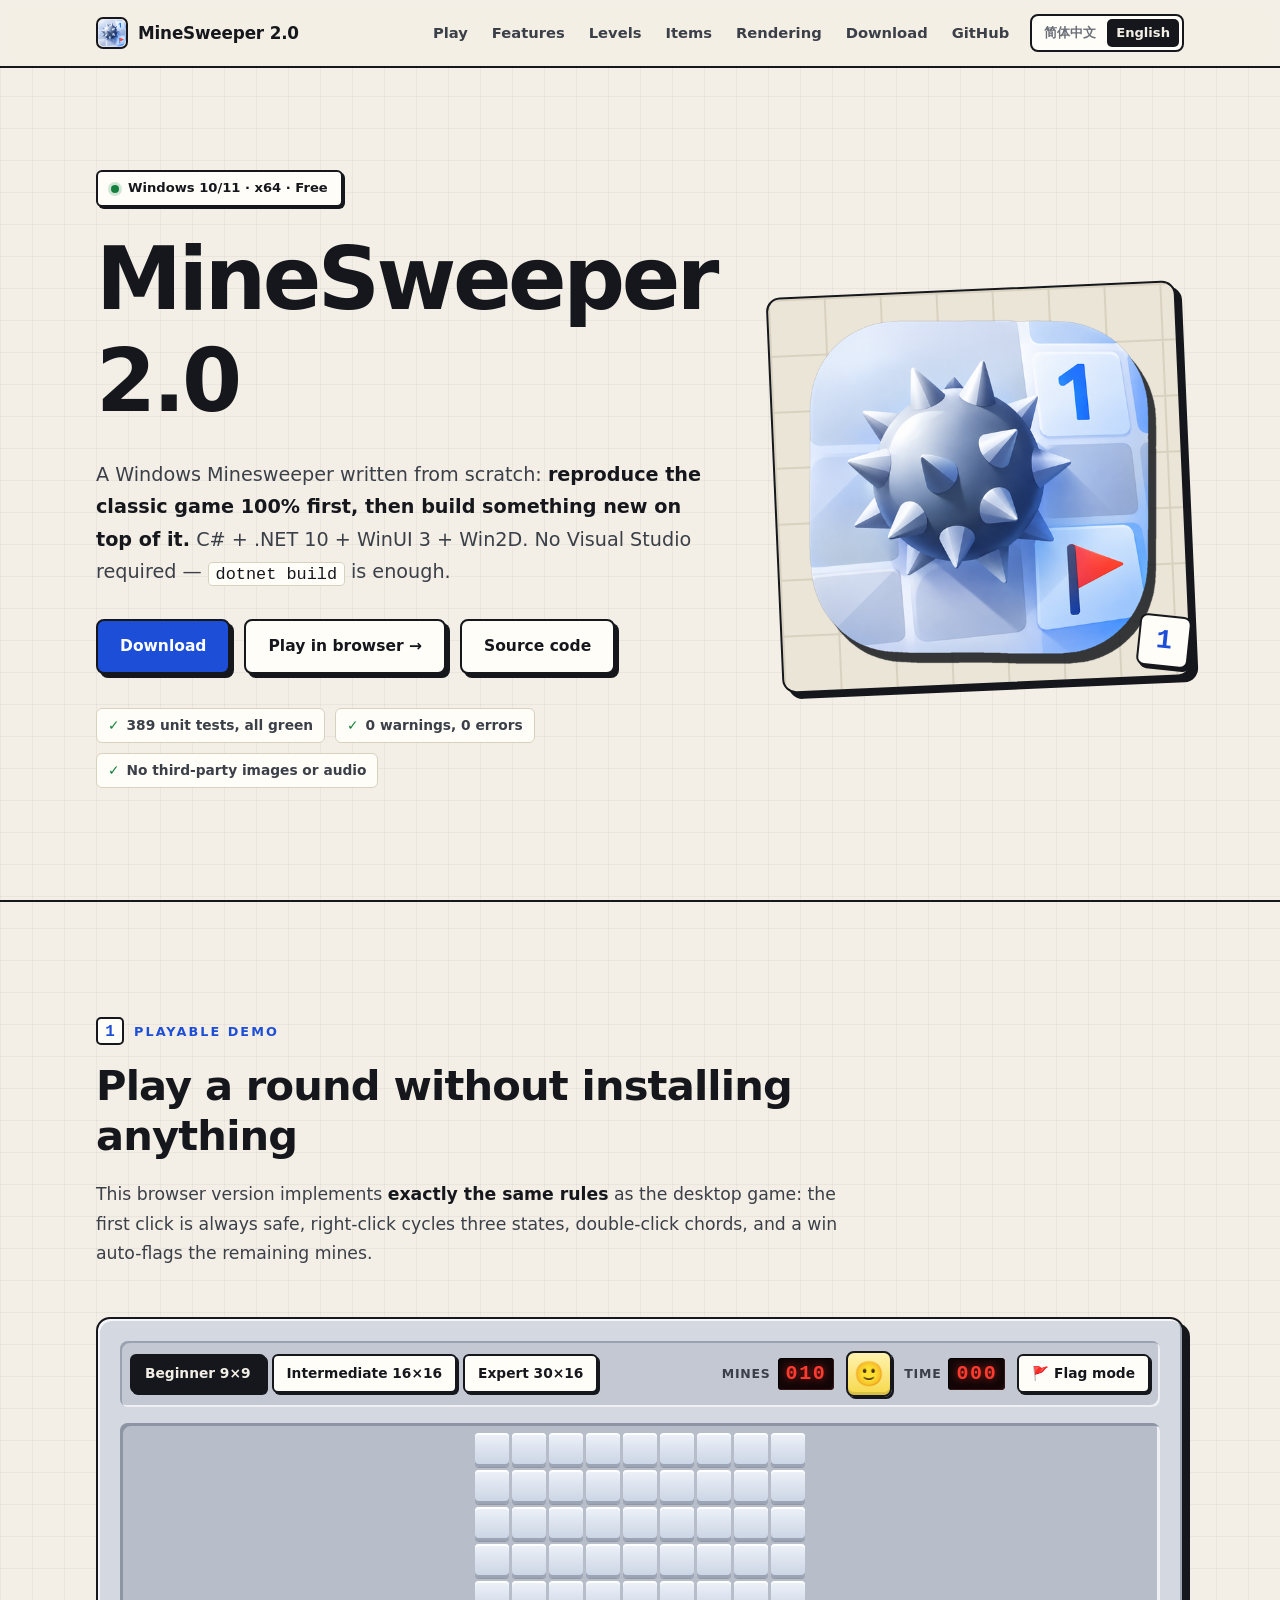
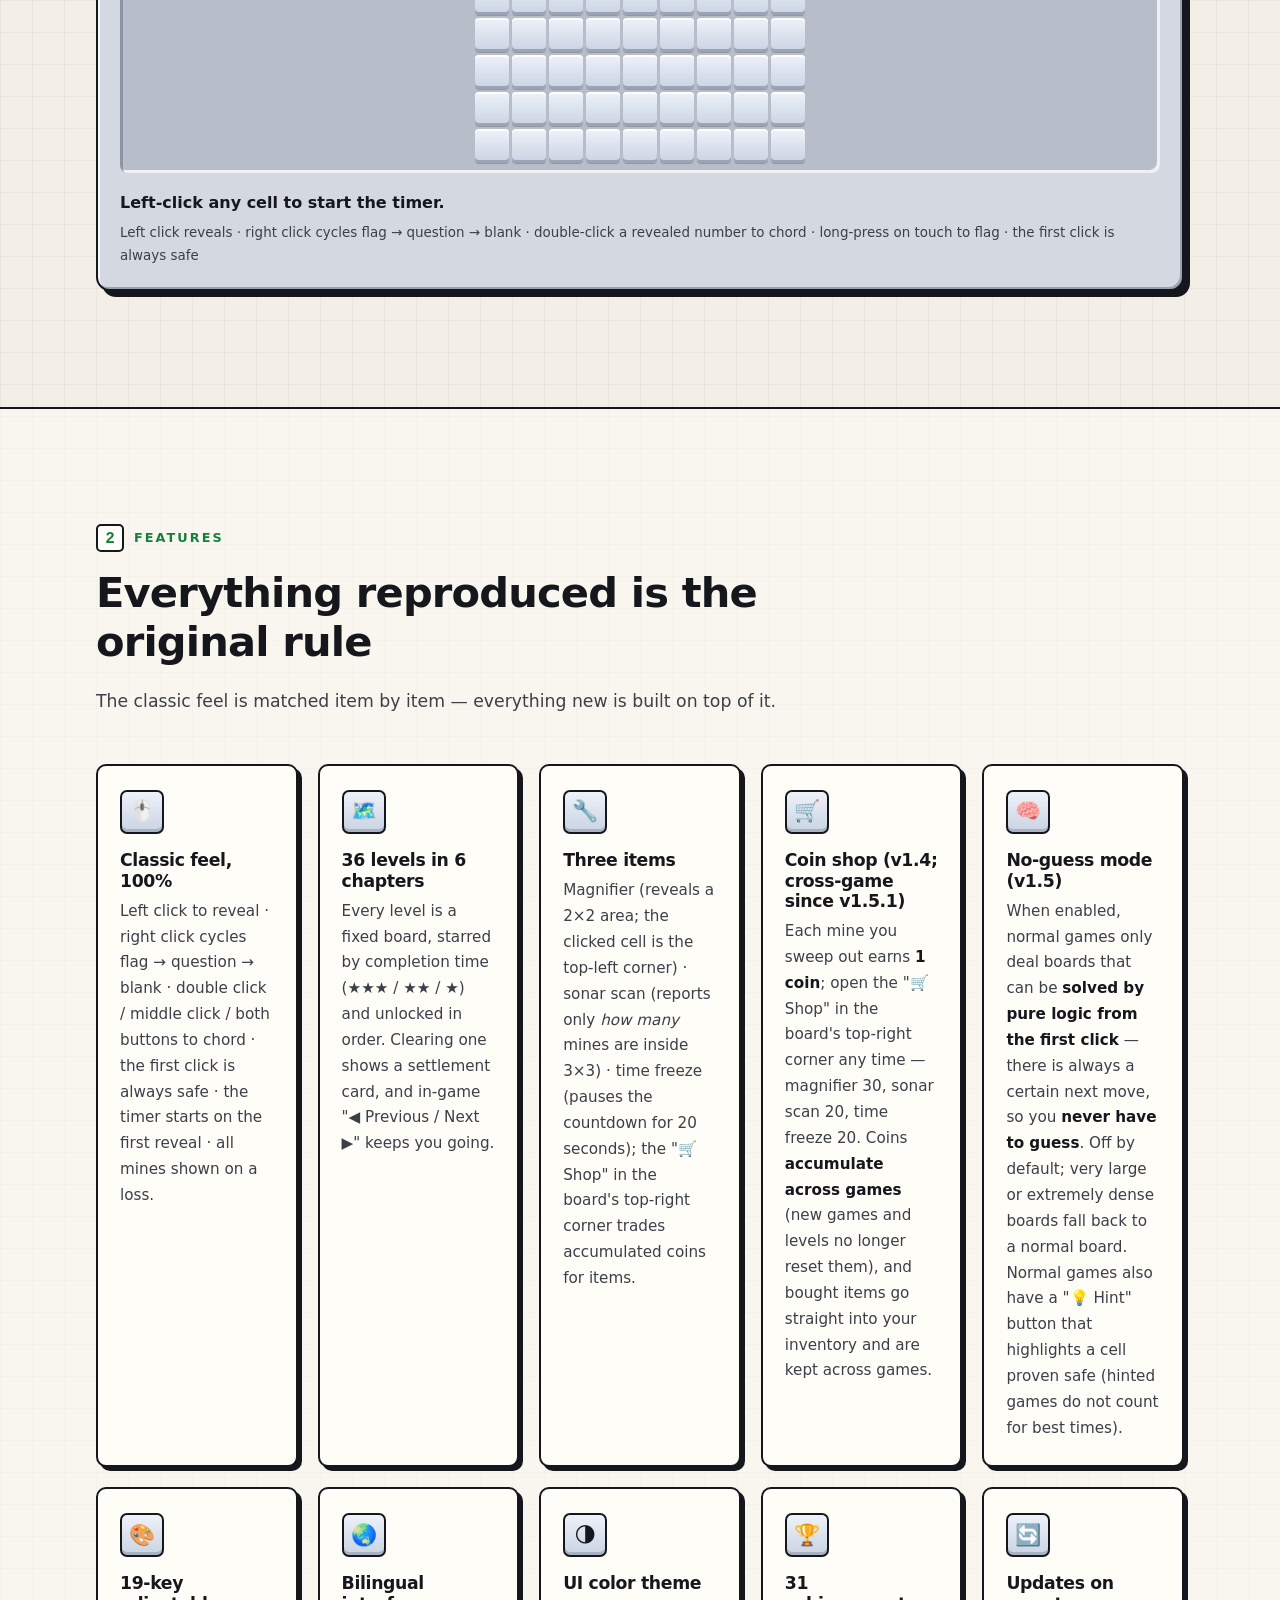
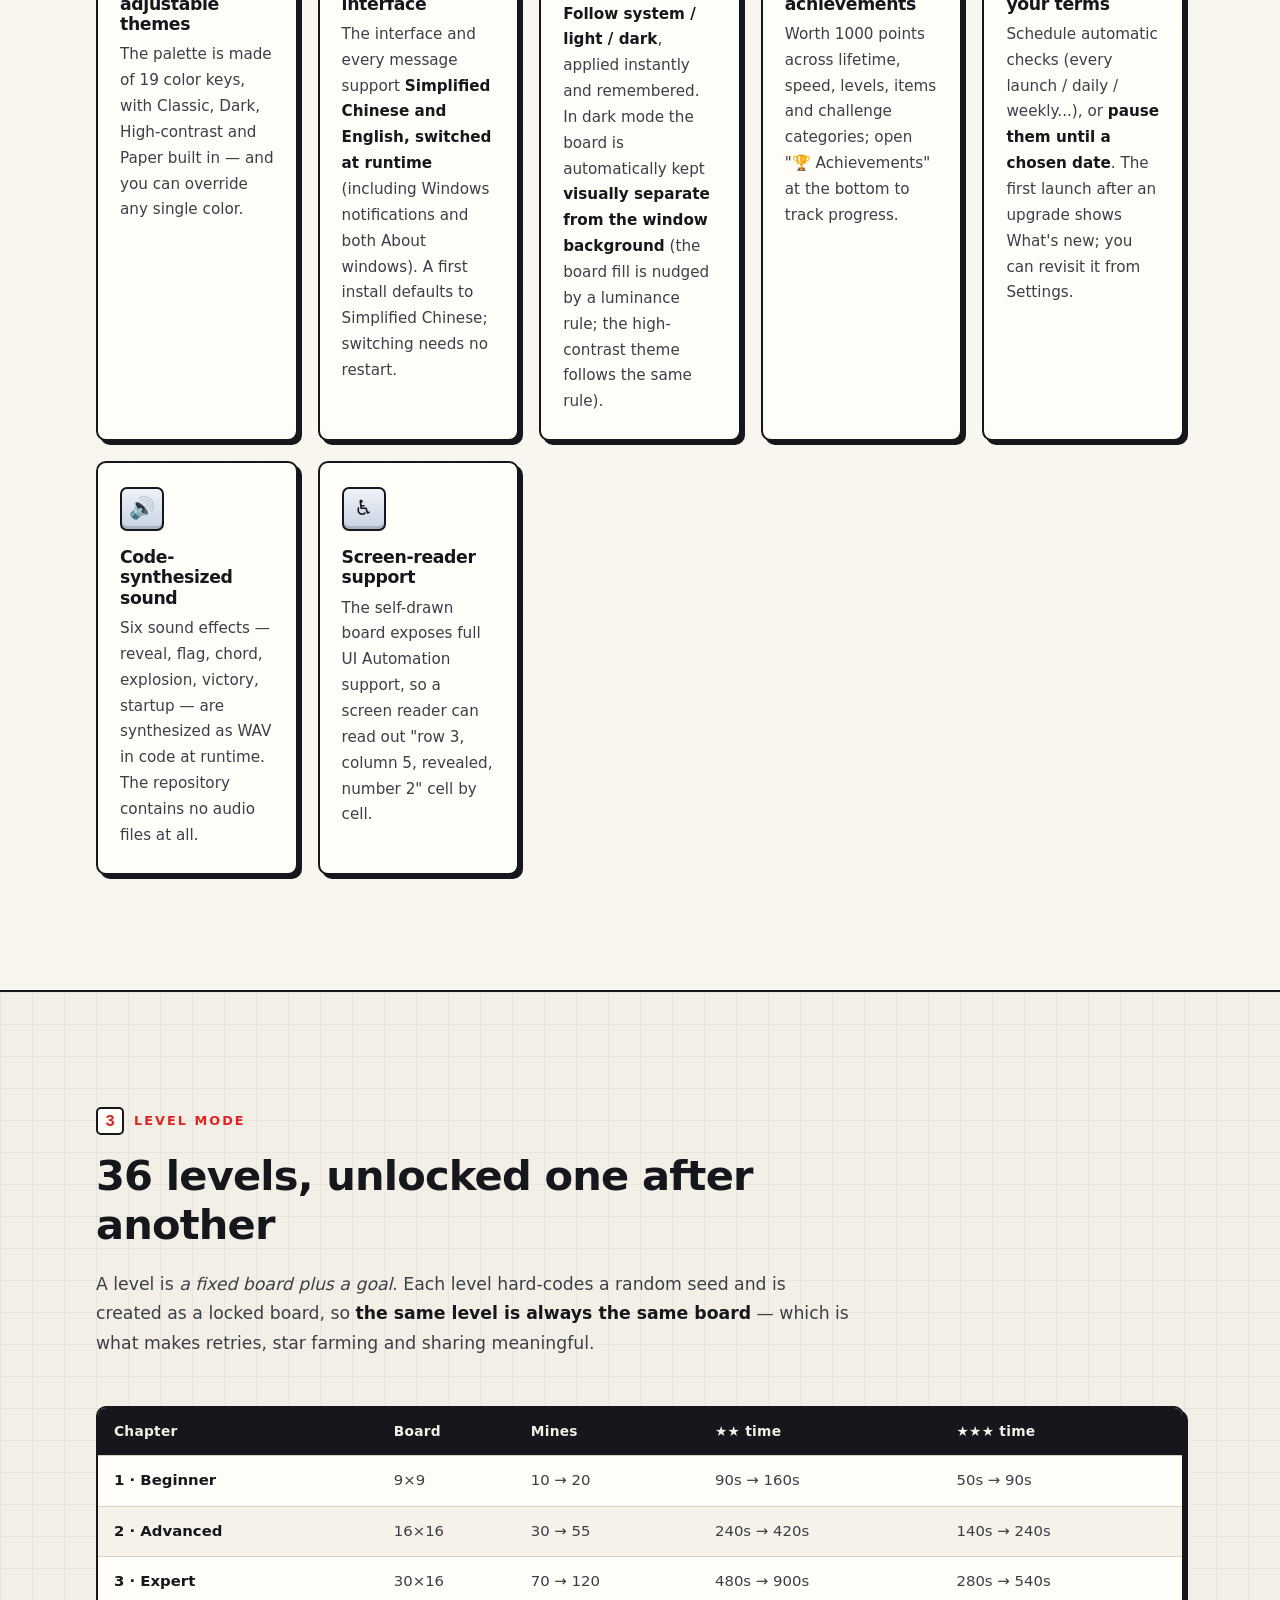
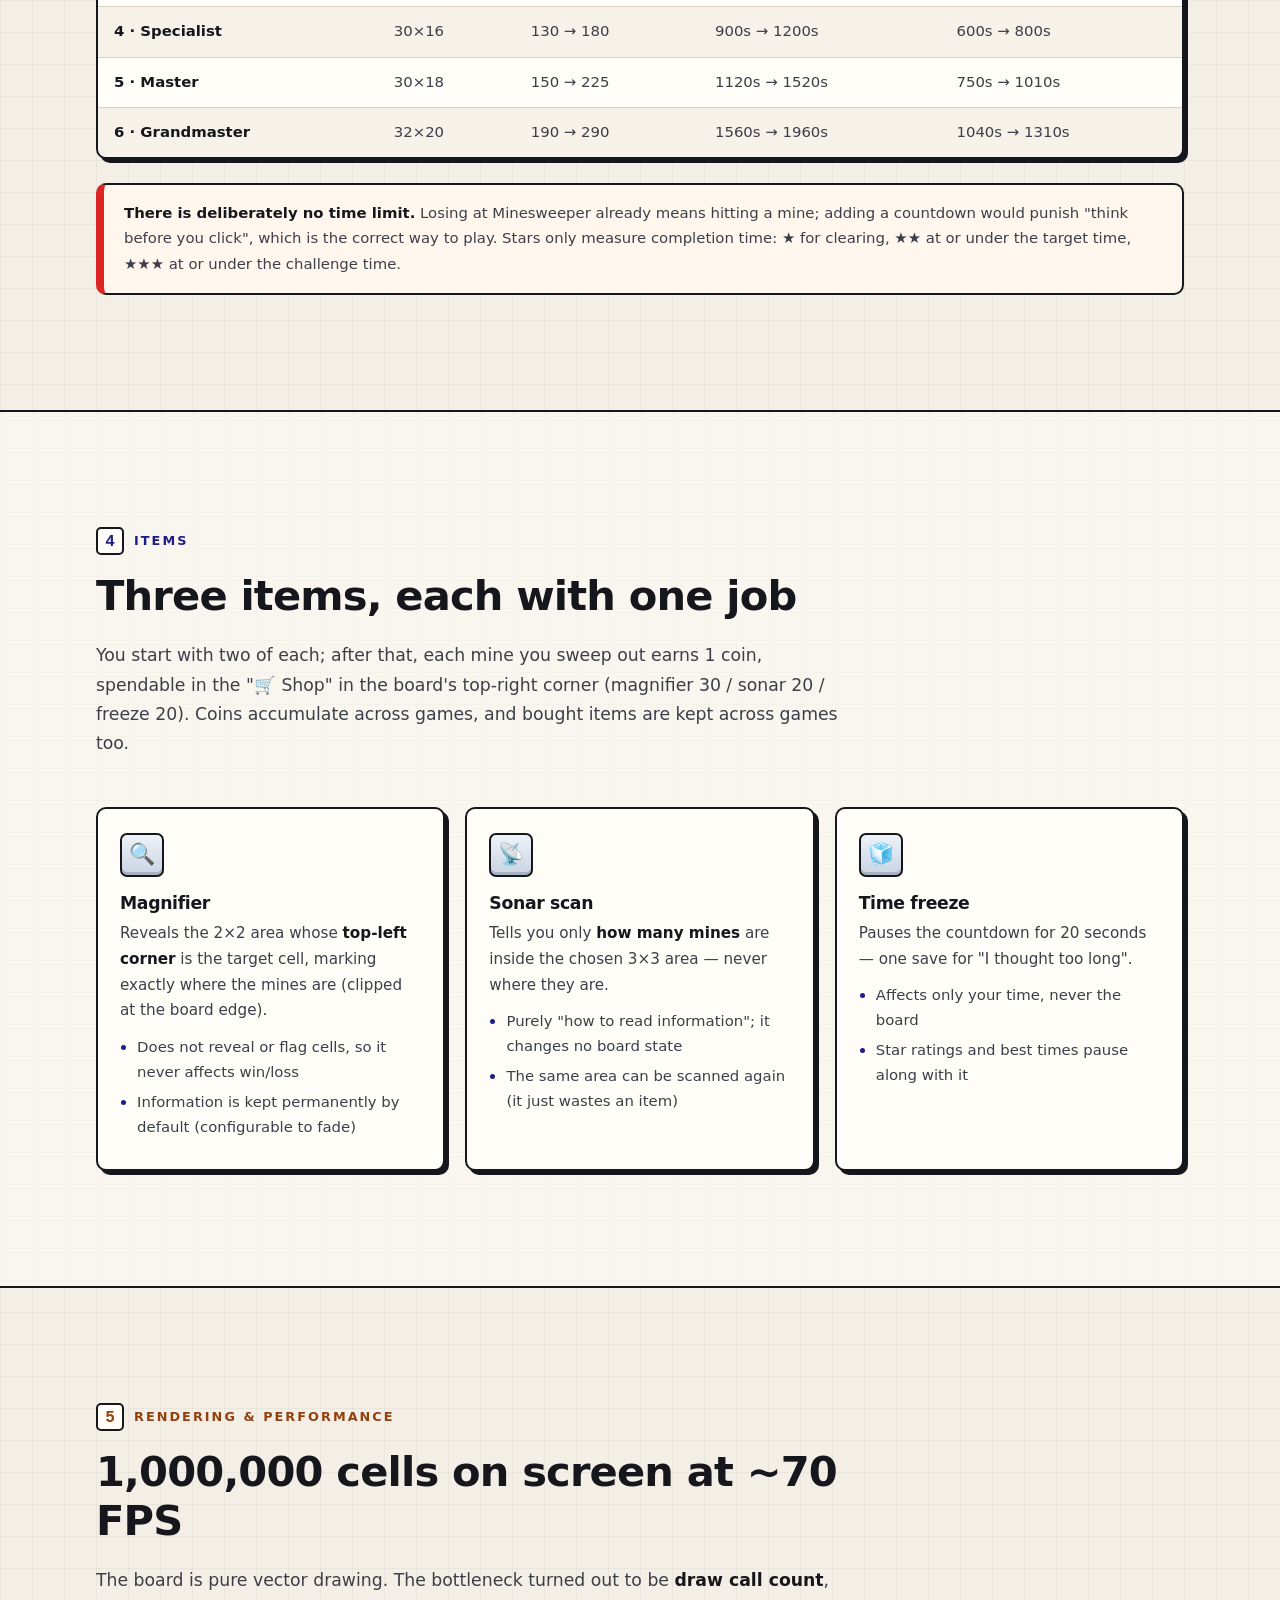
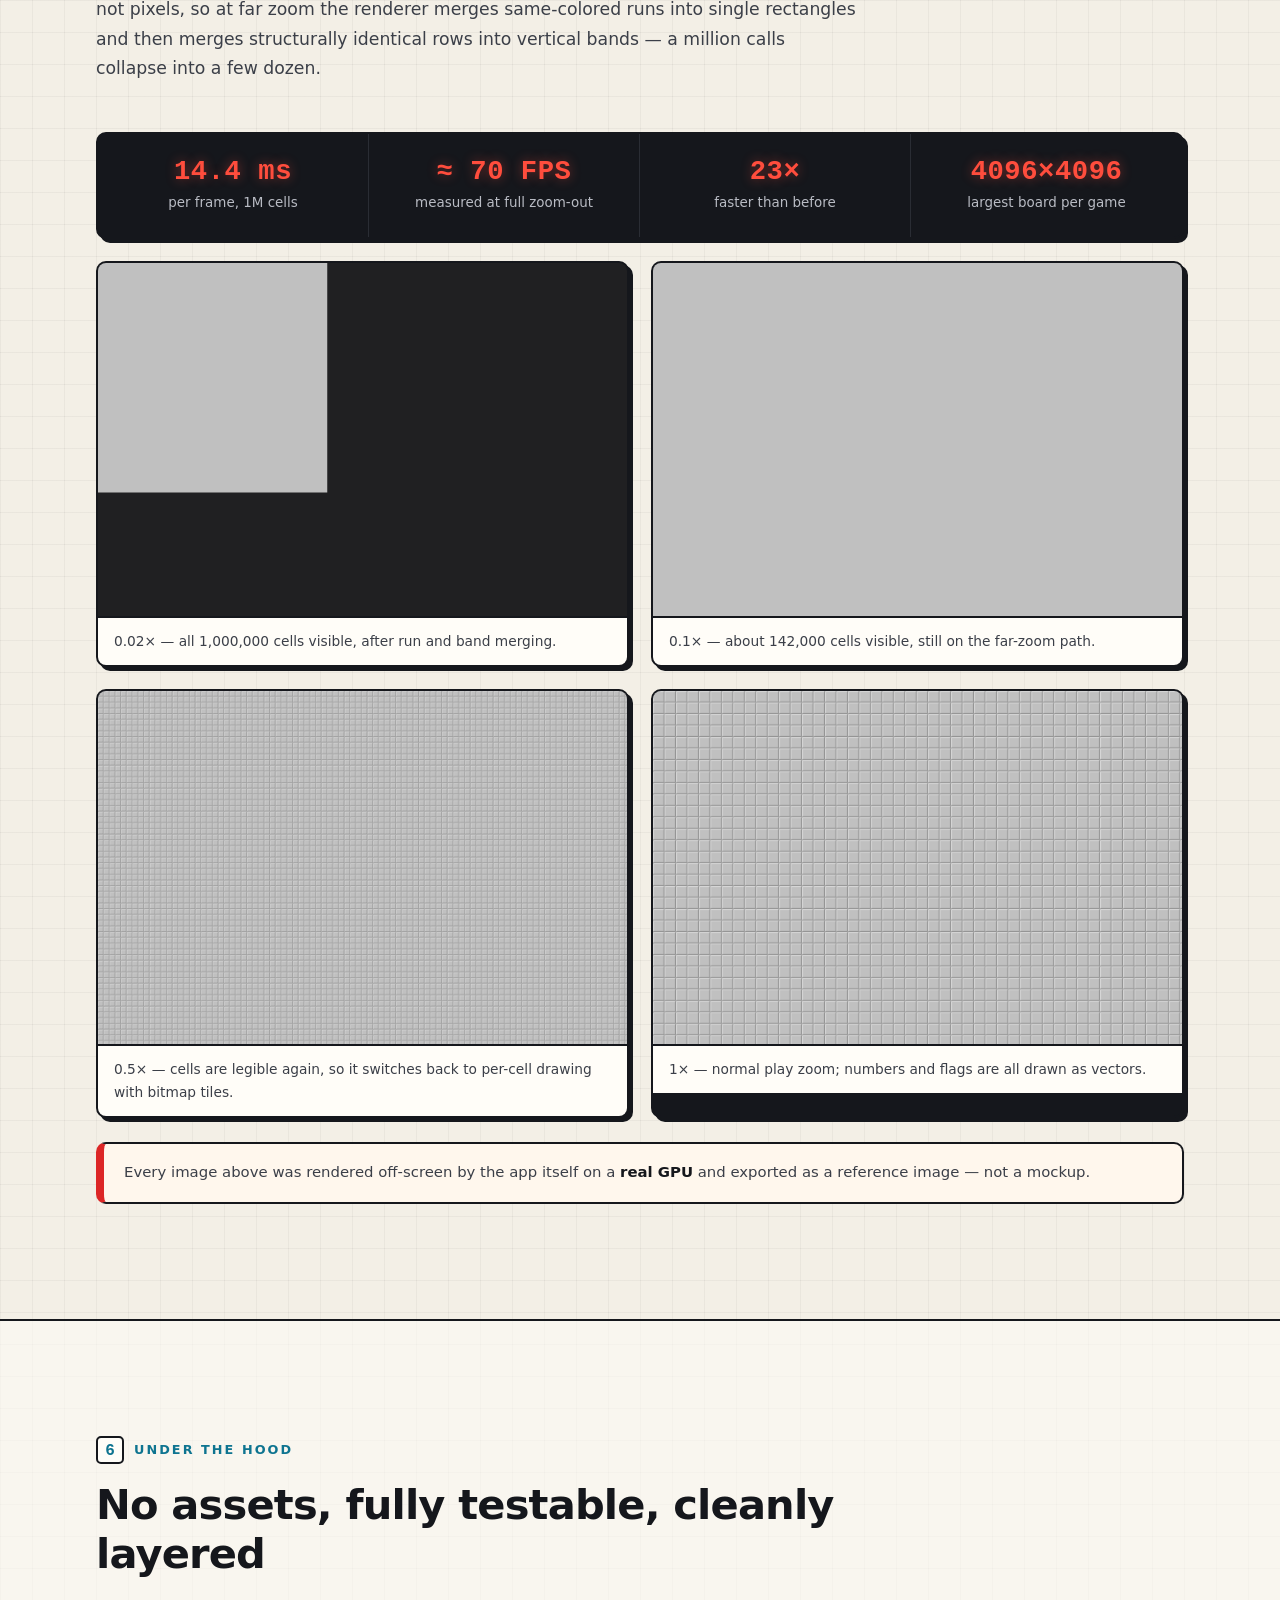
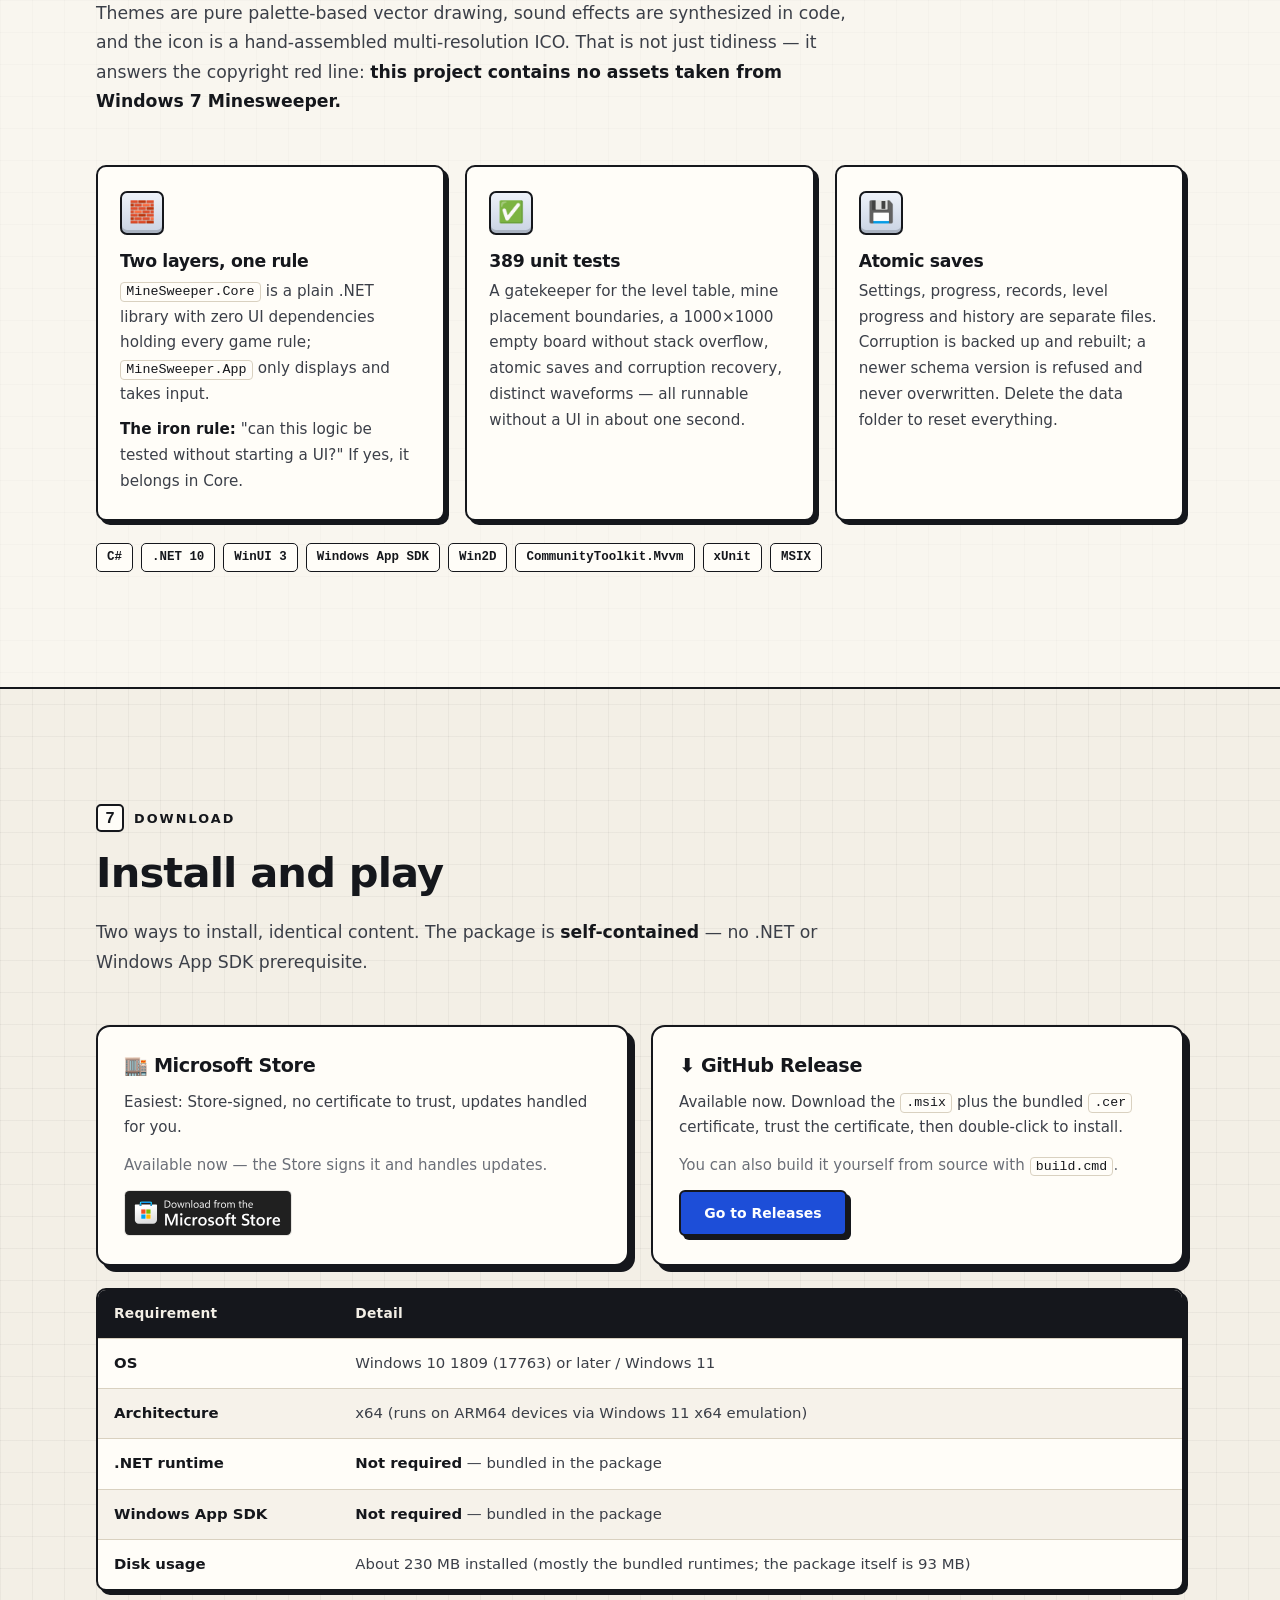
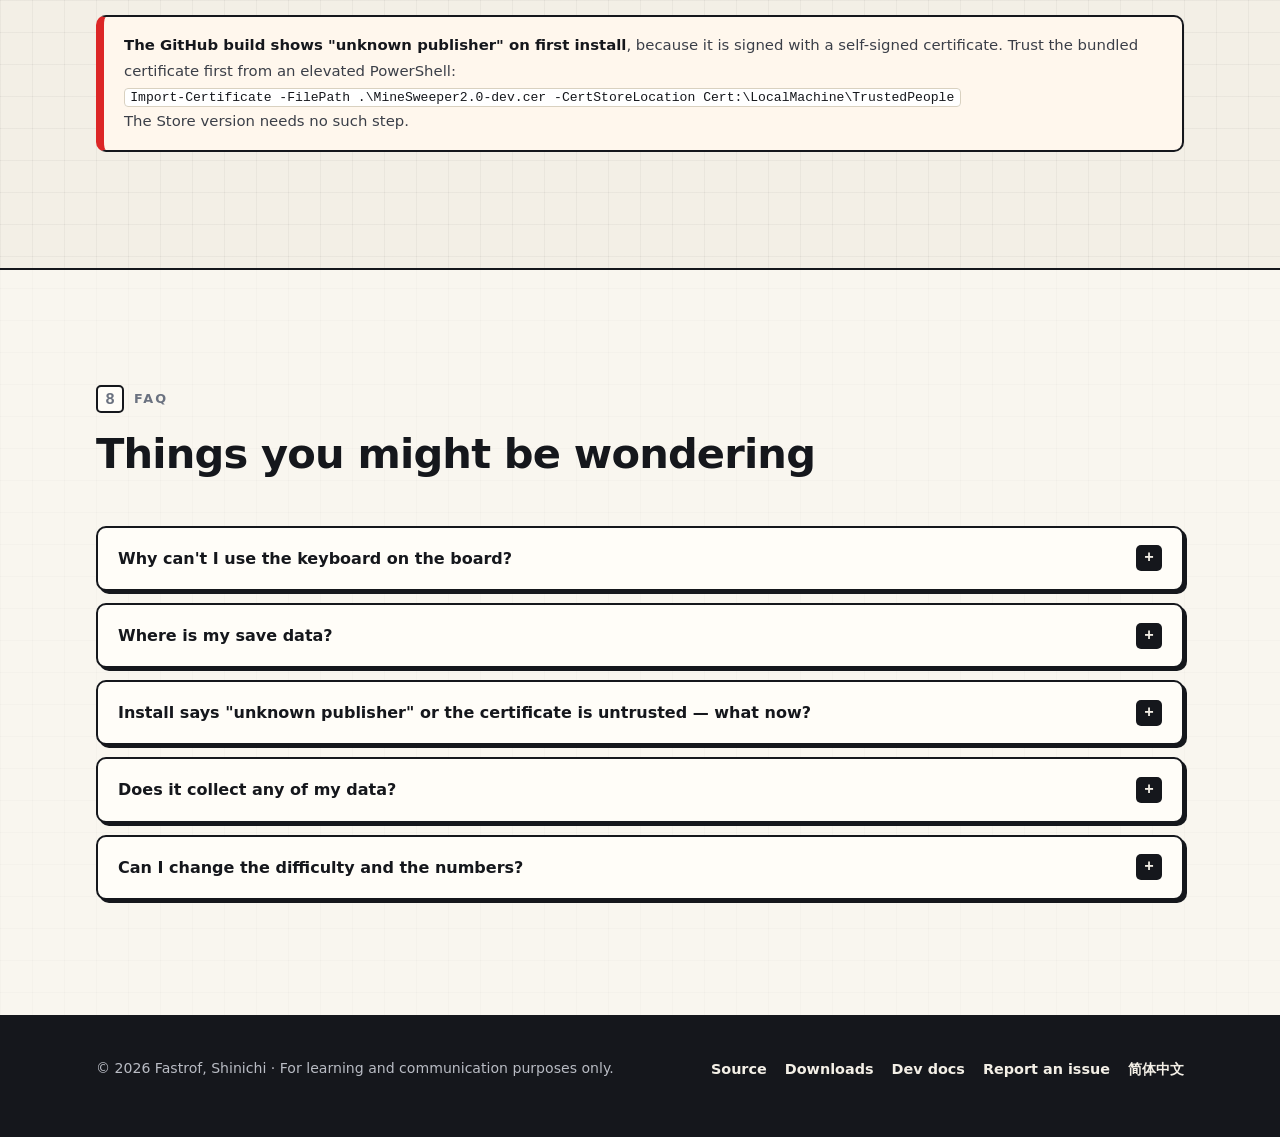
==== commit cf2c4bdb: "v1.5.1：金币跨局累计、商店道具进账号库存；提示按钮首点前禁用" ====
--- a/docs/en.html
+++ b/docs/en.html
@@ -70,7 +70,7 @@
         </div>
 
         <ul class="hero-stats">
-          <li>387 unit tests, all green</li>
+          <li>389 unit tests, all green</li>
           <li>0 warnings, 0 errors</li>
           <li>No third-party images or audio</li>
         </ul>
@@ -147,13 +147,13 @@
         <article class="card reveal">
           <div class="ico" aria-hidden="true">🔧</div>
           <h3>Three items</h3>
-          <p>Magnifier (reveals a 2×2 area; the clicked cell is the top-left corner) · sonar scan (reports only <em>how many</em> mines are inside 3×3) · time freeze (pauses the countdown for 20 seconds); the "🛒 Shop" in the board's top-right corner trades this game's coins for items on the spot.</p>
+          <p>Magnifier (reveals a 2×2 area; the clicked cell is the top-left corner) · sonar scan (reports only <em>how many</em> mines are inside 3×3) · time freeze (pauses the countdown for 20 seconds); the "🛒 Shop" in the board's top-right corner trades accumulated coins for items.</p>
         </article>
 
         <article class="card reveal">
           <div class="ico" aria-hidden="true">🛒</div>
-          <h3>Coin shop (v1.4)</h3>
-          <p>Each mine you sweep out earns <b>1 coin</b>; open the "🛒 Shop" in the board's top-right corner any time — magnifier 30, sonar scan 20, time freeze 20. Coins and the items bought with them <b>last only for this game</b> and start at 0 on every game (and every level).</p>
+          <h3>Coin shop (v1.4; cross-game since v1.5.1)</h3>
+          <p>Each mine you sweep out earns <b>1 coin</b>; open the "🛒 Shop" in the board's top-right corner any time — magnifier 30, sonar scan 20, time freeze 20. Coins <b>accumulate across games</b> (new games and levels no longer reset them), and bought items go straight into your inventory and are kept across games.</p>
         </article>
 
         <article class="card reveal">
@@ -249,7 +249,7 @@
       <div class="section-head reveal">
         <p class="eyebrow">Items</p>
         <h2>Three items, each with one job</h2>
-        <p class="lead">You start with two of each; after that, each mine you sweep out earns 1 coin, spendable right away in the "🛒 Shop" in the board's top-right corner (magnifier 30 / sonar 20 / freeze 20). Coins and bought items last only for this game and are cleared when you leave it.</p>
+        <p class="lead">You start with two of each; after that, each mine you sweep out earns 1 coin, spendable in the "🛒 Shop" in the board's top-right corner (magnifier 30 / sonar 20 / freeze 20). Coins accumulate across games, and bought items are kept across games too.</p>
       </div>
 
       <div class="cards">
@@ -352,7 +352,7 @@
         </article>
         <article class="card reveal">
           <div class="ico" aria-hidden="true">✅</div>
-          <h3>387 unit tests</h3>
+          <h3>389 unit tests</h3>
           <p>A gatekeeper for the level table, mine placement boundaries, a 1000×1000 empty board without stack overflow, atomic saves and corruption recovery, distinct waveforms — all runnable without a UI in about one second.</p>
         </article>
         <article class="card reveal">
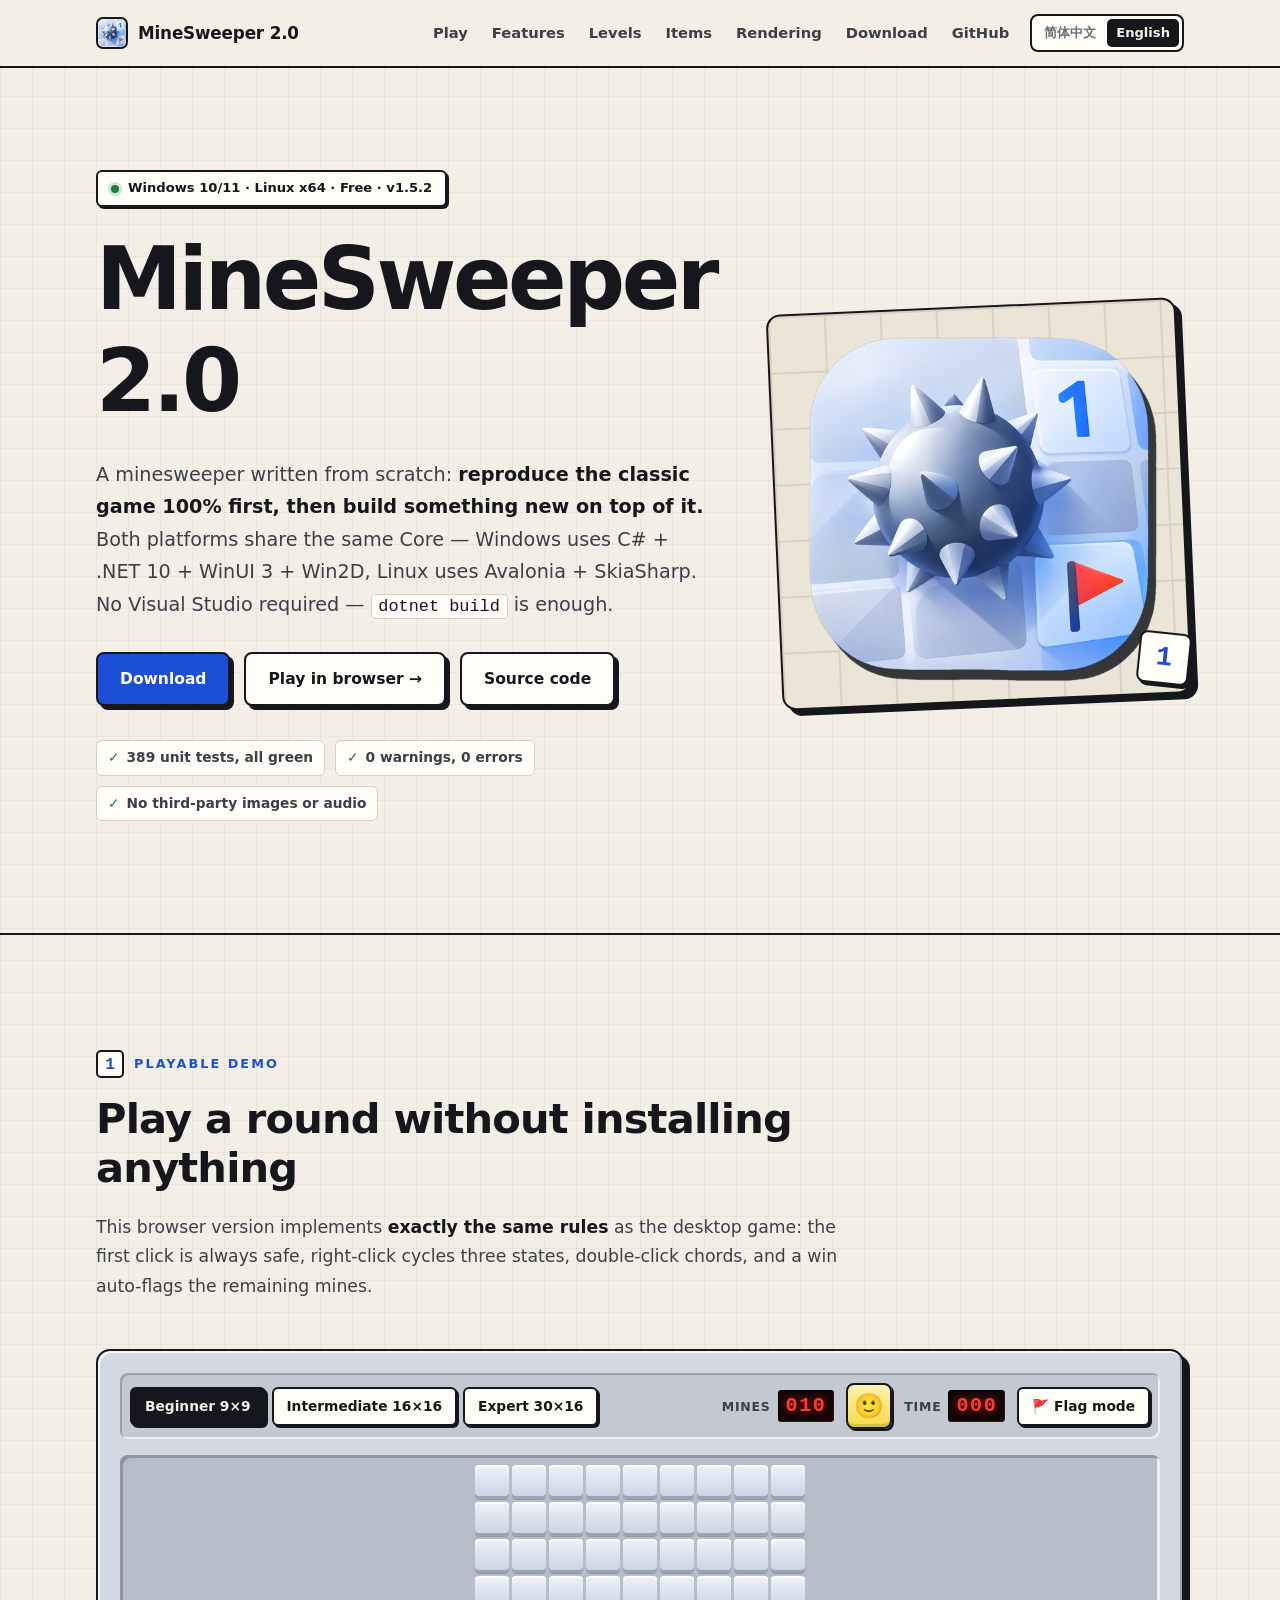
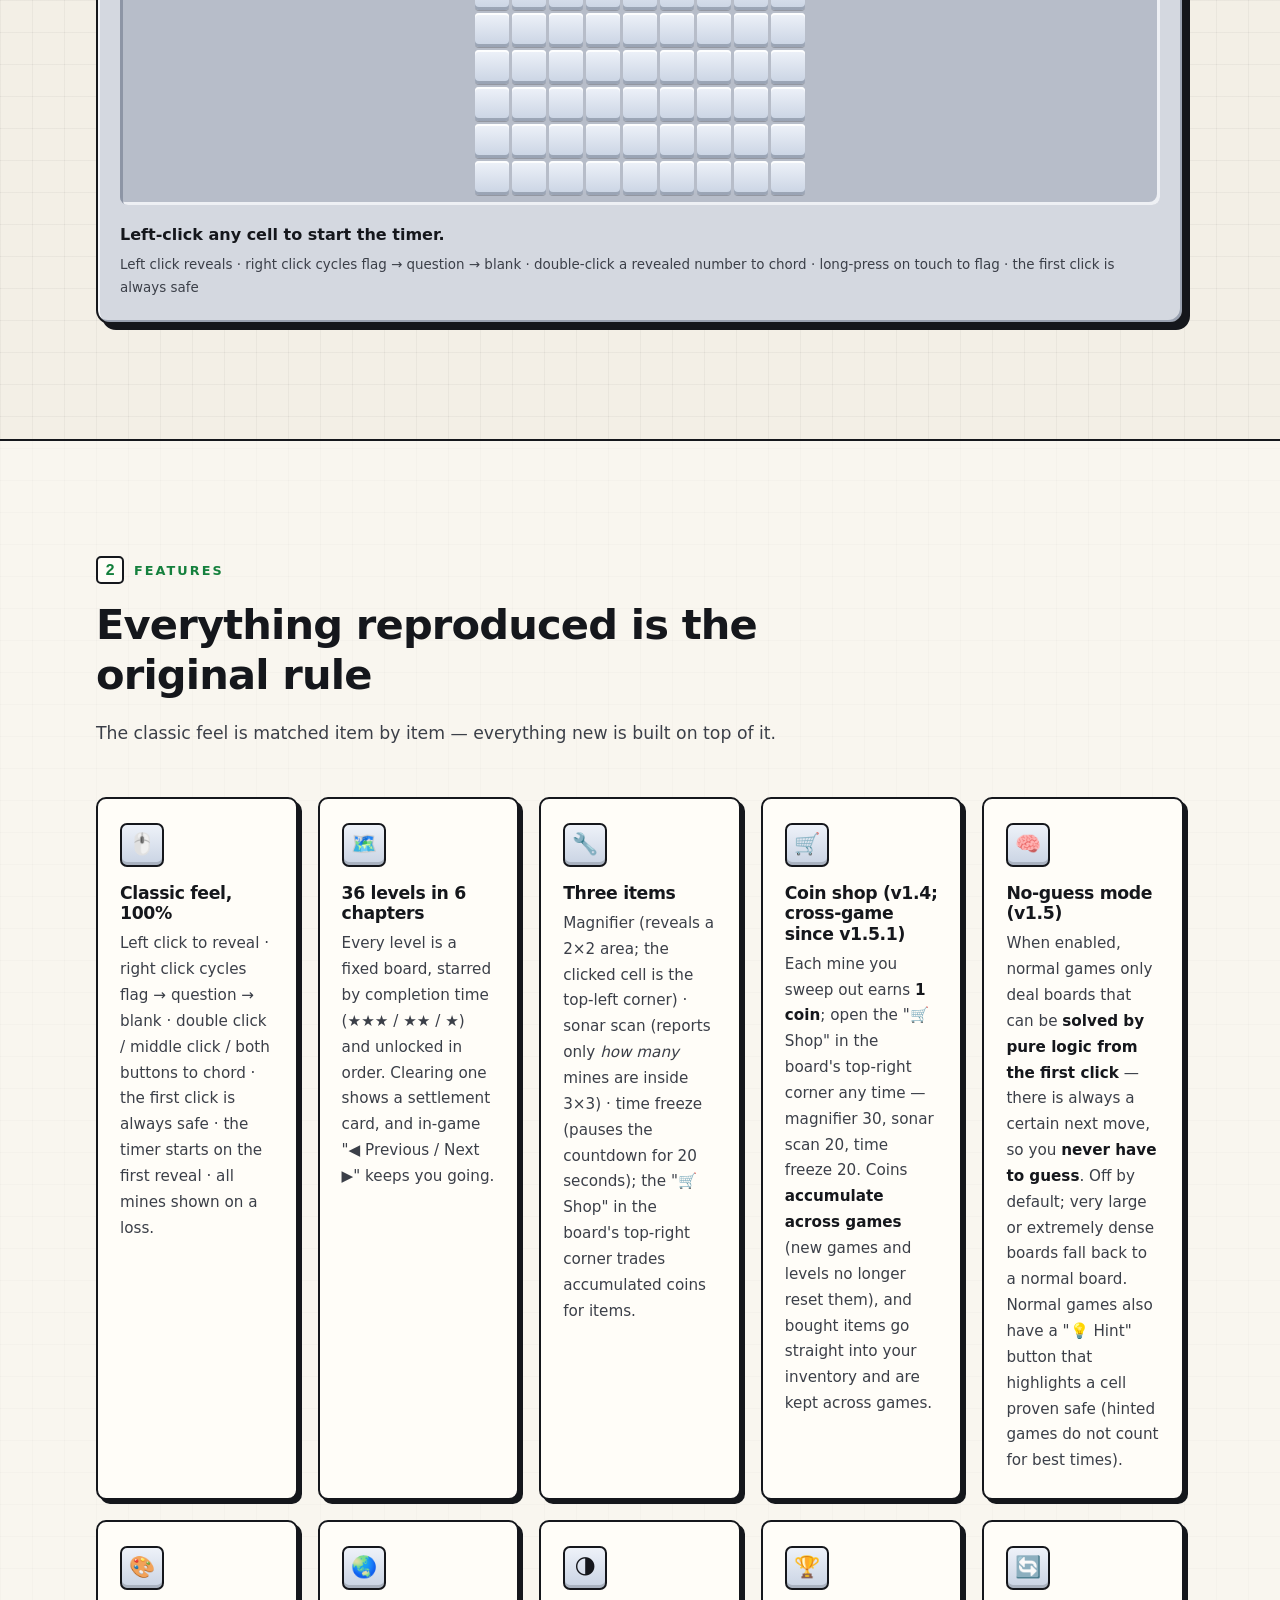
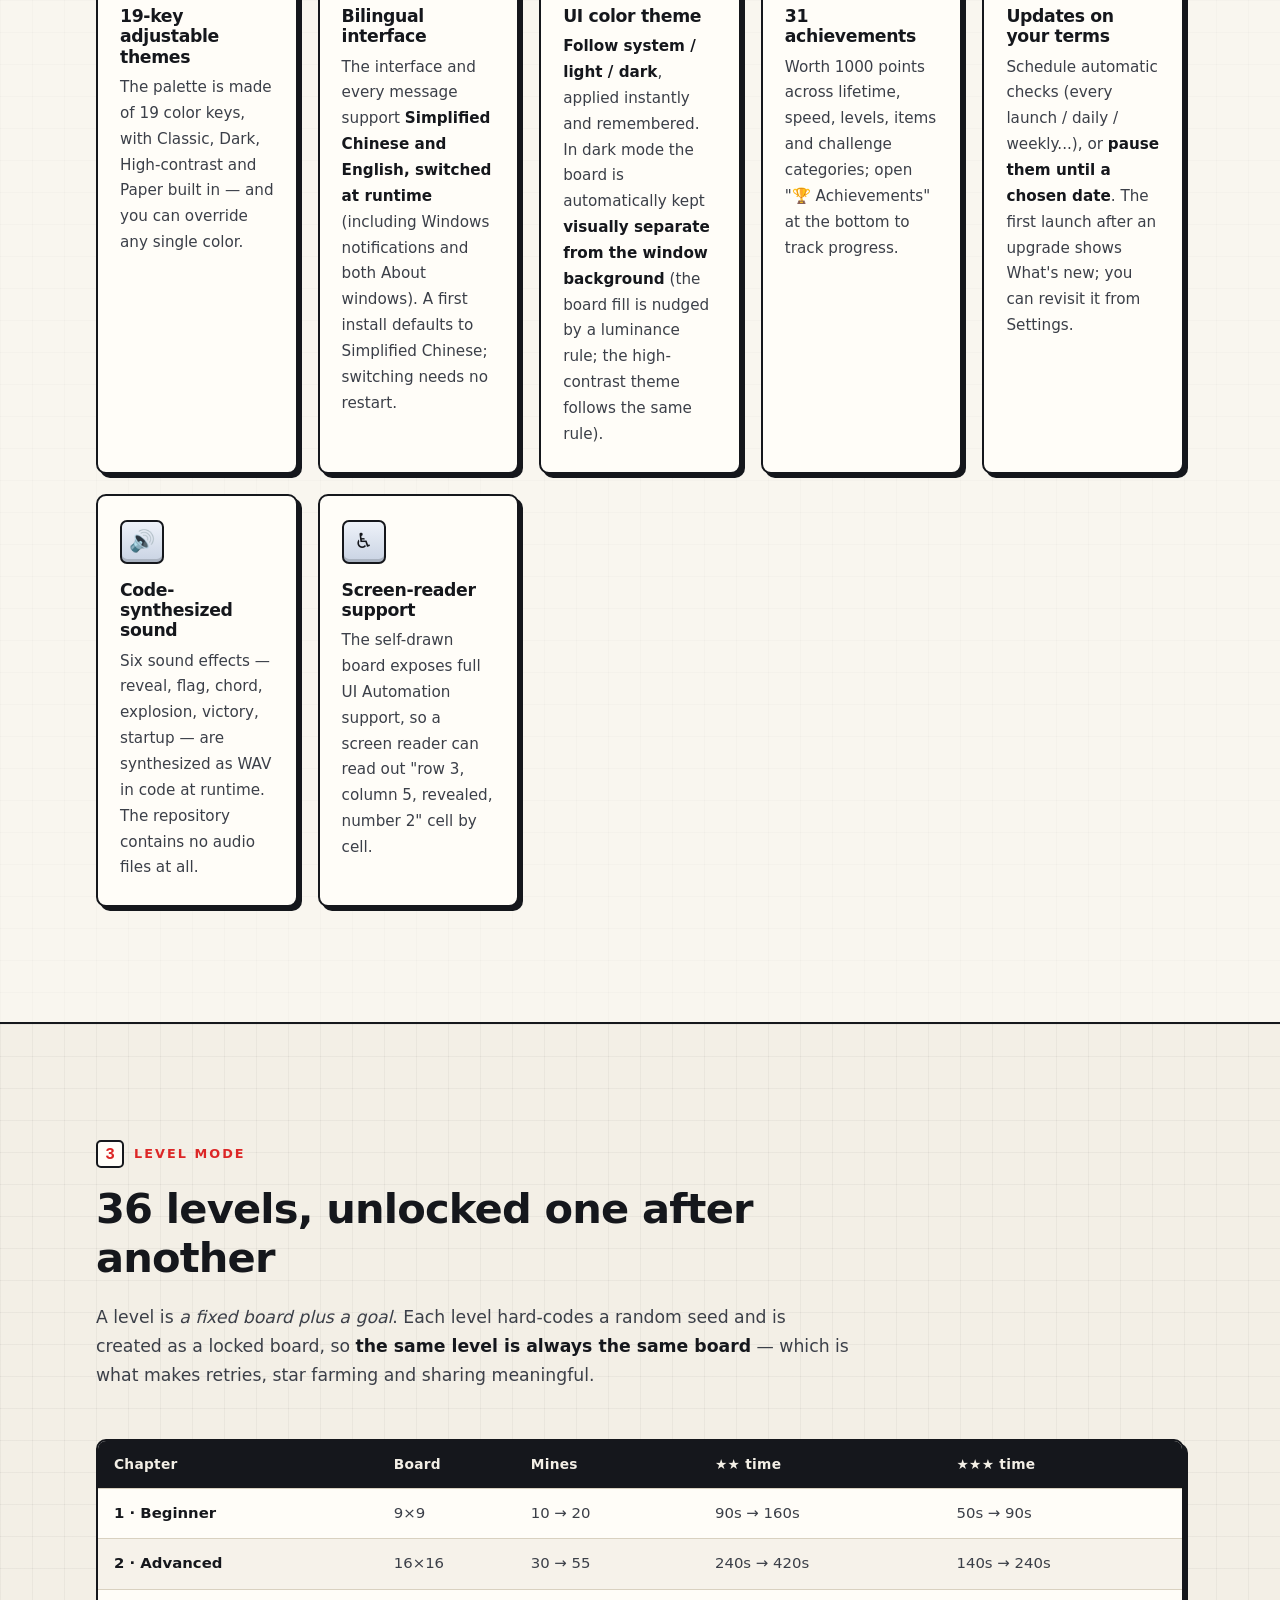
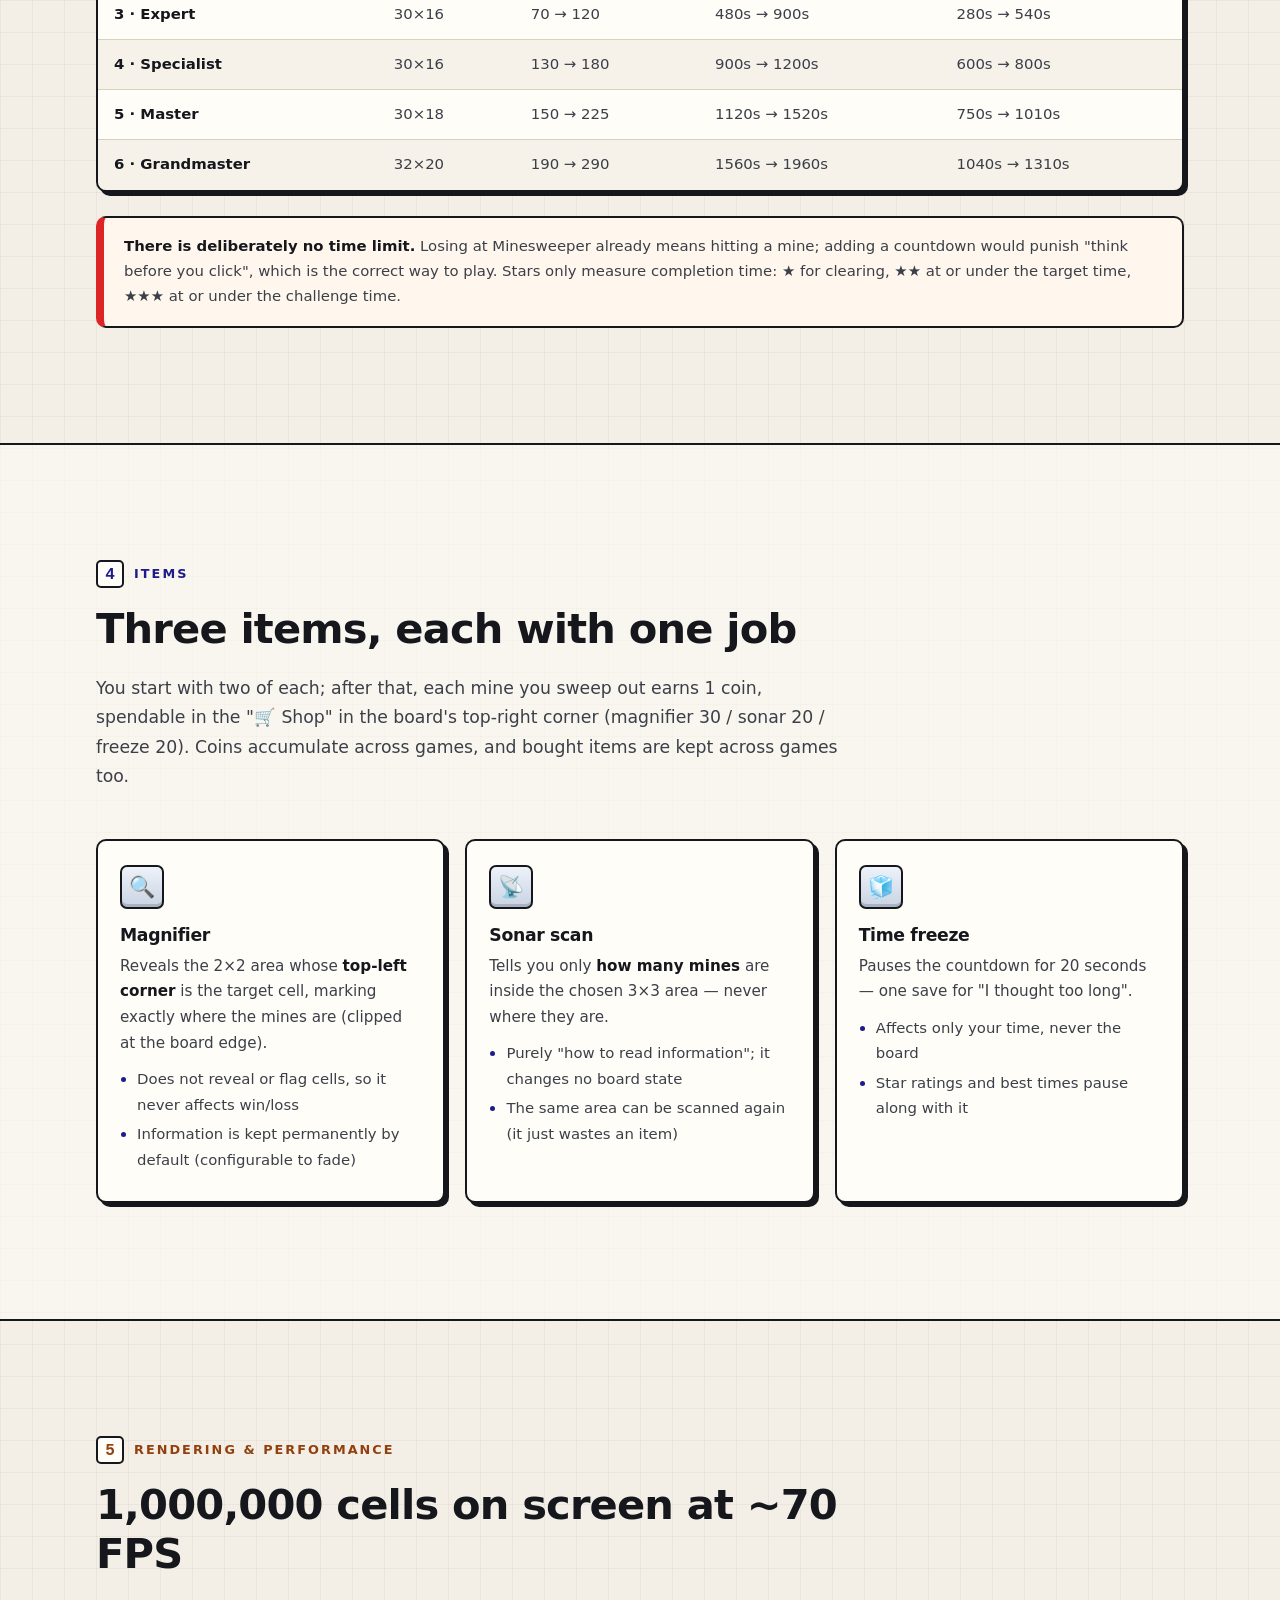
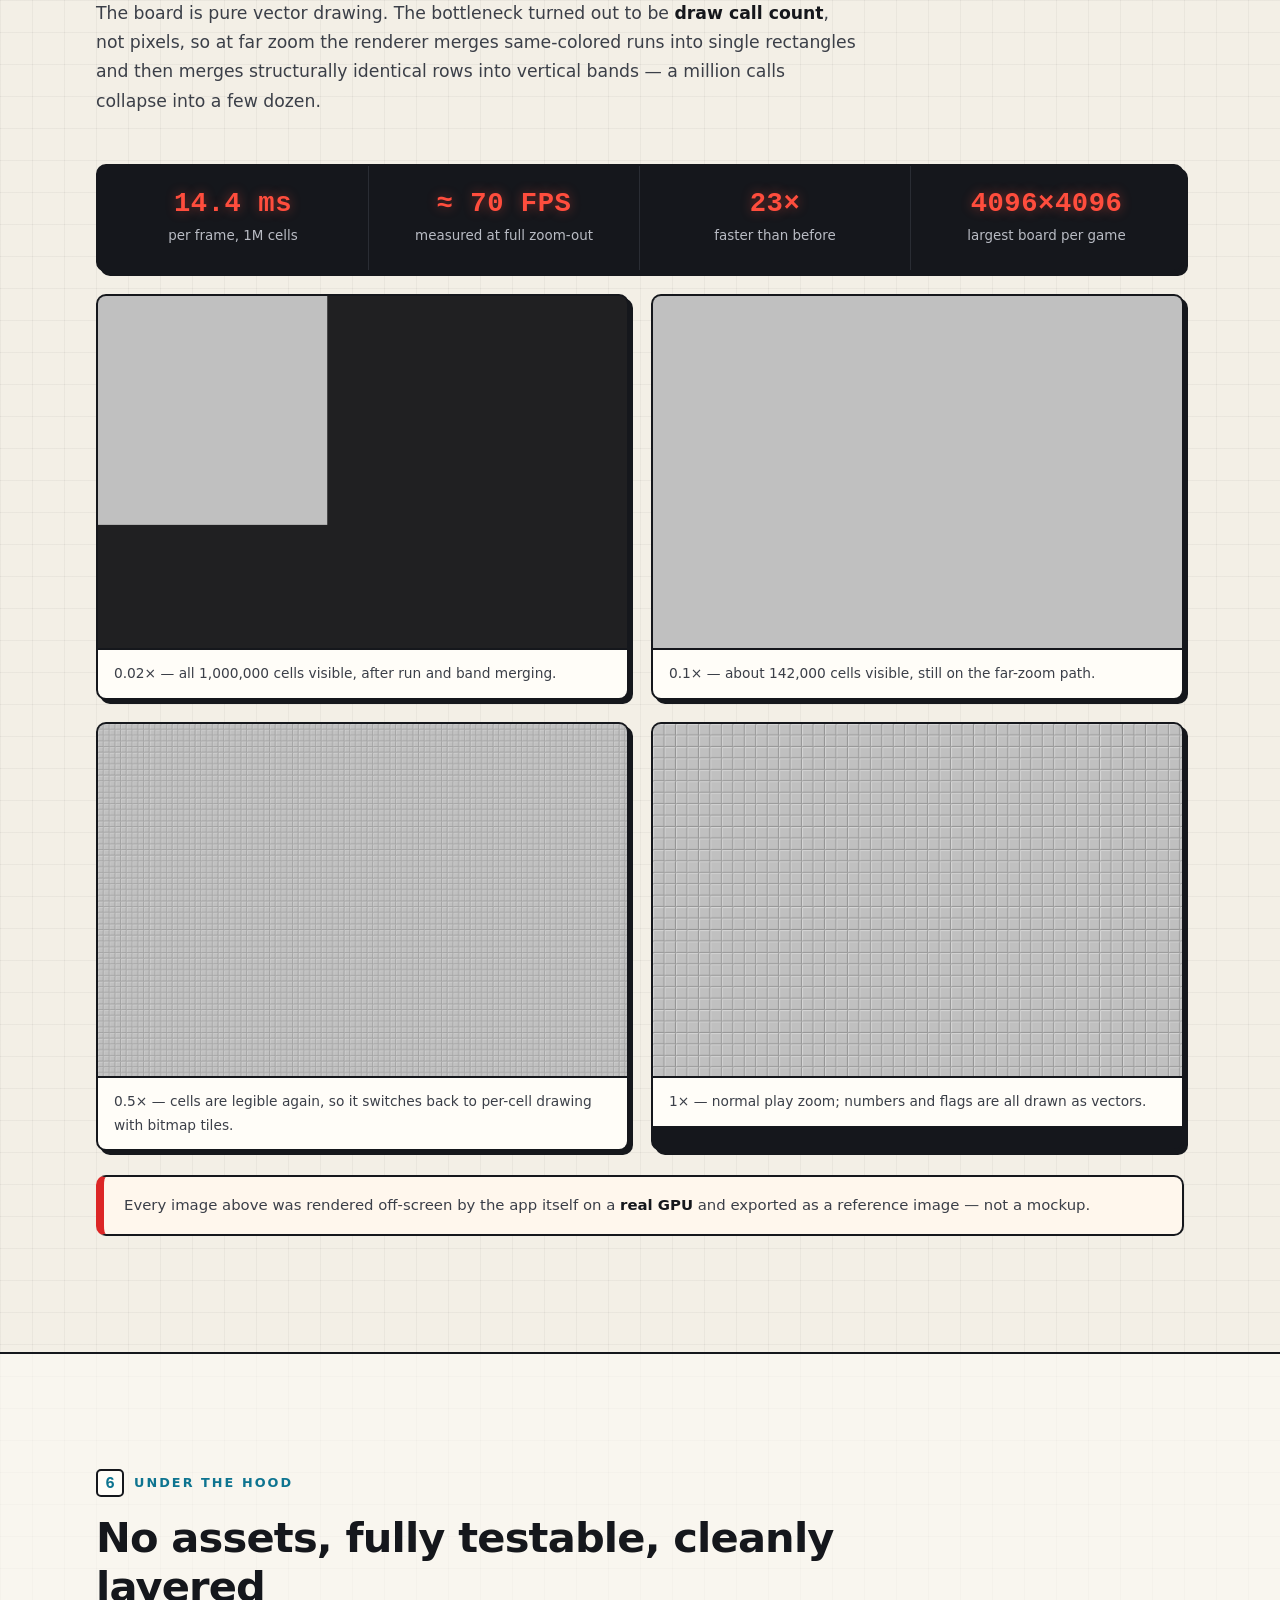
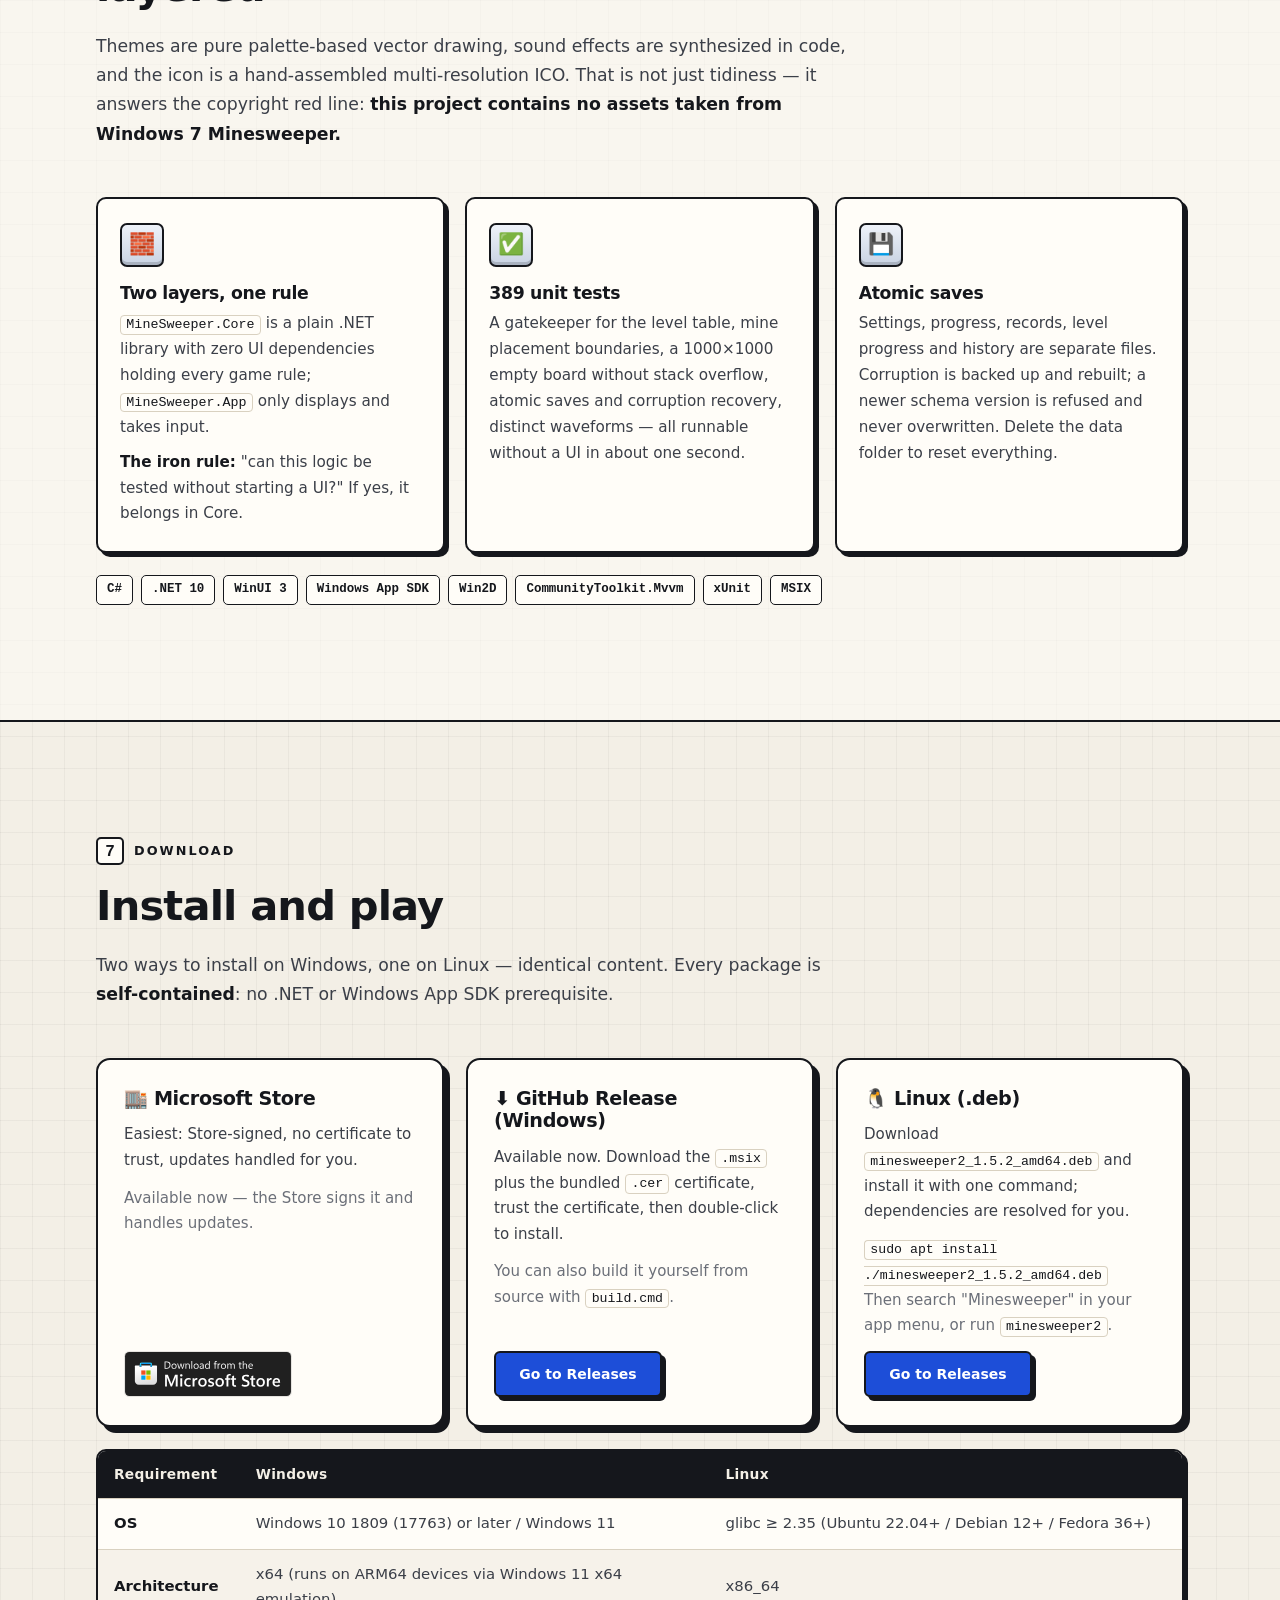
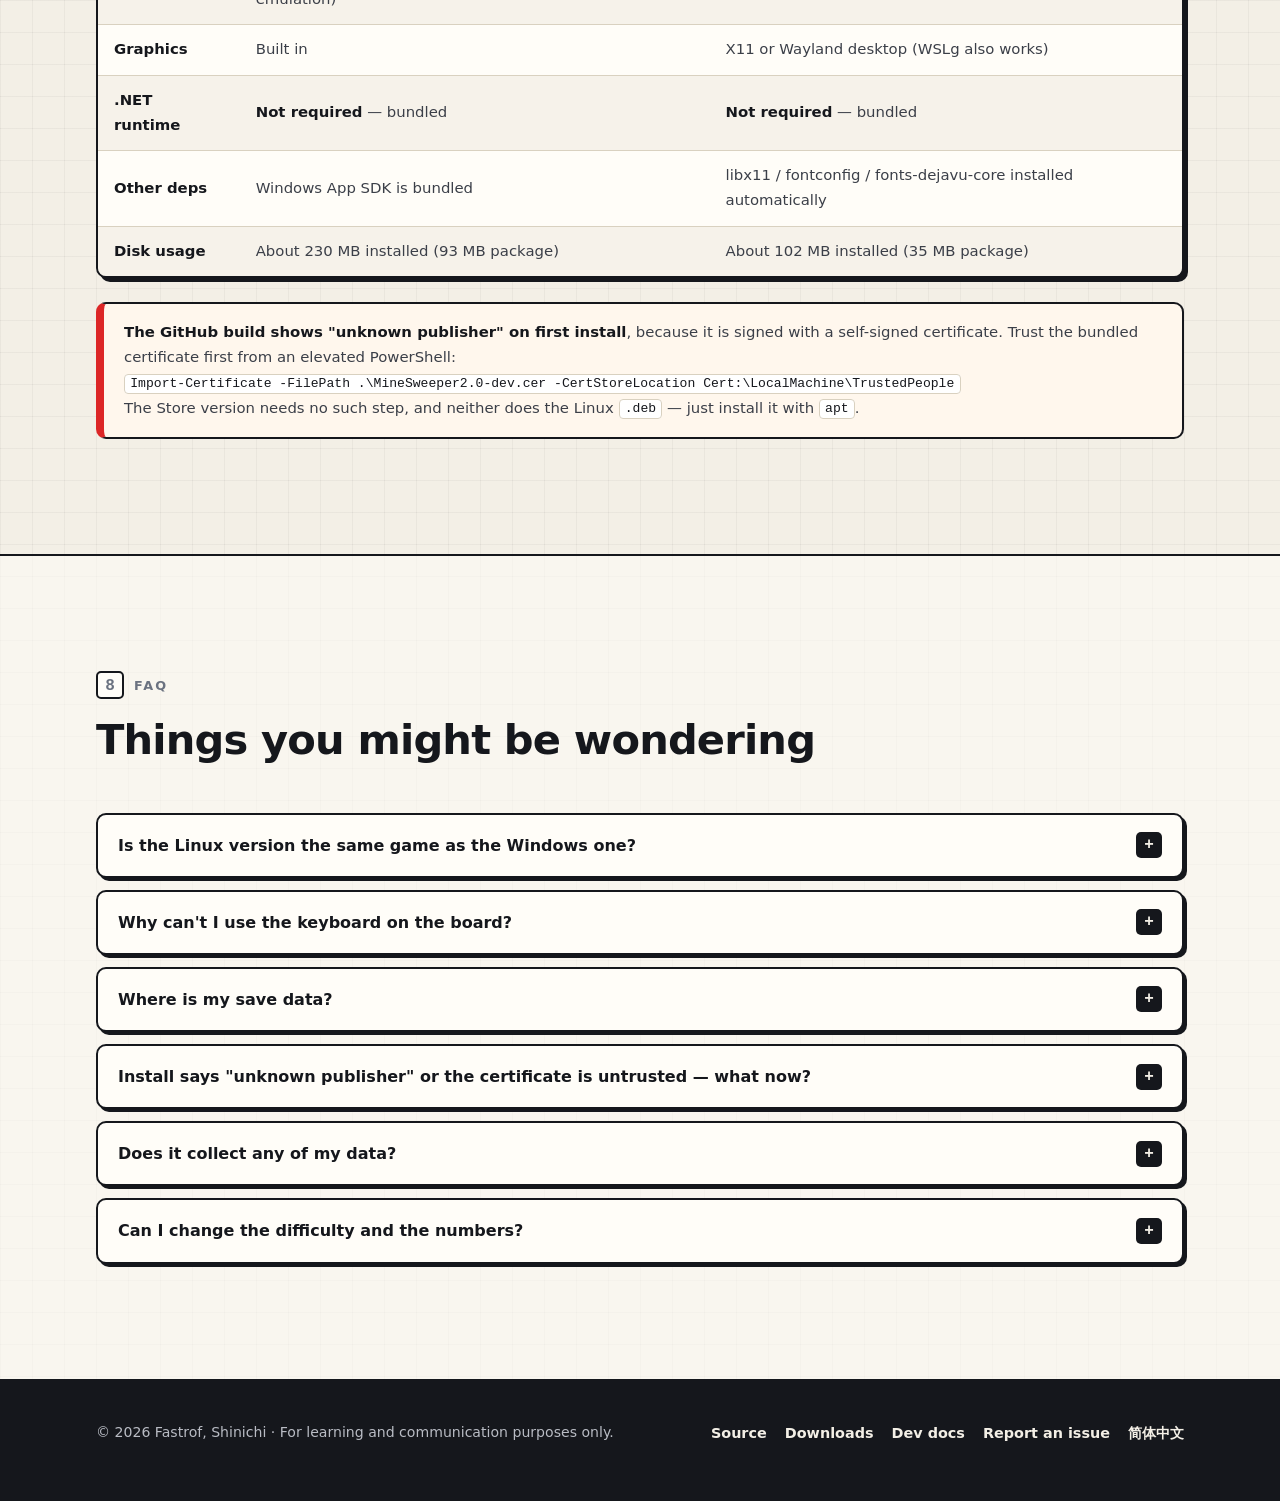
==== commit d917d36d: "官网同步 v1.5.2：加入 Linux 平台与下载说明 - 首屏：平台标记改为「Windows 10/11 · Linux x64 · 免费 · v1.5.2」，   lead 说明两个平台共用同一" ====
--- a/docs/en.html
+++ b/docs/en.html
@@ -3,15 +3,15 @@
 <head>
 <meta charset="utf-8">
 <meta name="viewport" content="width=device-width, initial-scale=1">
-<title>MineSweeper 2.0 — a Windows Minesweeper written from scratch</title>
-<meta name="description" content="MineSweeper 2.0 is a Windows Minesweeper written from scratch: the classic game reproduced 100%, plus 36 levels, three items, a coin shop, 19-key adjustable themes and code-synthesized sound. No third-party assets; it only reaches the GitHub public API when checking for updates (can be disabled in Settings) and collects nothing.">
+<title>MineSweeper 2.0 — a minesweeper written from scratch, Windows + Linux</title>
+<meta name="description" content="MineSweeper 2.0 is a minesweeper written from scratch: the classic game reproduced 100%, plus 36 levels, three items, a coin shop, 19-key adjustable themes and code-synthesized sound. Windows and Linux share the same core — a genuine dual-platform build. No third-party assets; it only reaches the GitHub public API when checking for updates (can be disabled in Settings) and collects nothing.">
 <meta name="theme-color" content="#f3efe6">
 <meta name="color-scheme" content="light">
 
 <!-- Social preview -->
 <meta property="og:type" content="website">
 <meta property="og:title" content="MineSweeper 2.0">
-<meta property="og:description" content="Classic Minesweeper reproduced 100% · 36 levels · three items + coin shop · zero third-party assets · out now on Microsoft Store">
+<meta property="og:description" content="Classic Minesweeper reproduced 100% · 36 levels · three items + coin shop · Windows + Linux · zero third-party assets · out now on Microsoft Store">
 <meta property="og:image" content="assets/img/og-1200x630.png">
 <meta property="og:locale" content="en_US">
 <meta name="twitter:card" content="summary_large_image">
@@ -56,11 +56,12 @@
   <section class="hero">
     <div class="container">
       <div class="hero-text">
-        <p class="hero-tag"><span class="dot" aria-hidden="true"></span> Windows 10/11 · x64 · Free</p>
+        <p class="hero-tag"><span class="dot" aria-hidden="true"></span> Windows 10/11 · Linux x64 · Free · v1.5.2</p>
         <h1>MineSweeper 2.0</h1>
         <p class="lead">
-          A Windows Minesweeper written from scratch: <strong>reproduce the classic game 100% first, then build something new on top of it.</strong>
-          C# + .NET 10 + WinUI 3 + Win2D. No Visual Studio required — <code>dotnet build</code> is enough.
+          A minesweeper written from scratch: <strong>reproduce the classic game 100% first, then build something new on top of it.</strong>
+          Both platforms share the same Core — Windows uses C# + .NET 10 + WinUI 3 + Win2D,
+          Linux uses Avalonia + SkiaSharp. No Visual Studio required — <code>dotnet build</code> is enough.
         </p>
 
         <div class="btn-row">
@@ -381,7 +382,7 @@
       <div class="section-head reveal">
         <p class="eyebrow">Download</p>
         <h2>Install and play</h2>
-        <p class="lead">Two ways to install, identical content. The package is <strong>self-contained</strong> — no .NET or Windows App SDK prerequisite.</p>
+        <p class="lead">Two ways to install on Windows, one on Linux — identical content. Every package is <strong>self-contained</strong>: no .NET or Windows App SDK prerequisite.</p>
       </div>
 
       <div class="dl-grid">
@@ -397,22 +398,30 @@
         </article>
 
         <article class="dl-card reveal">
-          <h3>⬇️ GitHub Release</h3>
+          <h3>⬇️ GitHub Release (Windows)</h3>
           <p>Available now. Download the <code>.msix</code> plus the bundled <code>.cer</code> certificate, trust the certificate, then double-click to install.</p>
           <p class="dl-note">You can also build it yourself from source with <code>build.cmd</code>.</p>
           <a class="btn btn--primary dl-badge-btn" href="https://github.com/Fastrof/Minesweeper2.0/releases" target="_blank" rel="noopener">Go to Releases</a>
         </article>
+
+        <article class="dl-card reveal">
+          <h3>🐧 Linux (.deb)</h3>
+          <p>Download <code>minesweeper2_1.5.2_amd64.deb</code> and install it with one command; dependencies are resolved for you.</p>
+          <p class="dl-note"><code>sudo apt install ./minesweeper2_1.5.2_amd64.deb</code><br>Then search "Minesweeper" in your app menu, or run <code>minesweeper2</code>.</p>
+          <a class="btn btn--primary dl-badge-btn" href="https://github.com/Fastrof/Minesweeper2.0/releases" target="_blank" rel="noopener">Go to Releases</a>
+        </article>
       </div>
 
       <div class="table-wrap reveal" style="margin-top:22px">
         <table>
-          <thead><tr><th>Requirement</th><th>Detail</th></tr></thead>
+          <thead><tr><th>Requirement</th><th>Windows</th><th>Linux</th></tr></thead>
           <tbody>
-            <tr><td>OS</td><td>Windows 10 1809 (17763) or later / Windows 11</td></tr>
-            <tr><td>Architecture</td><td>x64 (runs on ARM64 devices via Windows 11 x64 emulation)</td></tr>
-            <tr><td>.NET runtime</td><td><strong>Not required</strong> — bundled in the package</td></tr>
-            <tr><td>Windows App SDK</td><td><strong>Not required</strong> — bundled in the package</td></tr>
-            <tr><td>Disk usage</td><td>About 230 MB installed (mostly the bundled runtimes; the package itself is 93 MB)</td></tr>
+            <tr><td>OS</td><td>Windows 10 1809 (17763) or later / Windows 11</td><td>glibc ≥ 2.35 (Ubuntu 22.04+ / Debian 12+ / Fedora 36+)</td></tr>
+            <tr><td>Architecture</td><td>x64 (runs on ARM64 devices via Windows 11 x64 emulation)</td><td>x86_64</td></tr>
+            <tr><td>Graphics</td><td>Built in</td><td>X11 or Wayland desktop (WSLg also works)</td></tr>
+            <tr><td>.NET runtime</td><td><strong>Not required</strong> — bundled</td><td><strong>Not required</strong> — bundled</td></tr>
+            <tr><td>Other deps</td><td>Windows App SDK is bundled</td><td>libx11 / fontconfig / fonts-dejavu-core installed automatically</td></tr>
+            <tr><td>Disk usage</td><td>About 230 MB installed (93 MB package)</td><td>About 102 MB installed (35 MB package)</td></tr>
           </tbody>
         </table>
       </div>
@@ -421,7 +430,7 @@
         <strong>The GitHub build shows "unknown publisher" on first install</strong>, because it is signed with a self-signed certificate.
         Trust the bundled certificate first from an elevated PowerShell:
         <br><code>Import-Certificate -FilePath .\MineSweeper2.0-dev.cer -CertStoreLocation Cert:\LocalMachine\TrustedPeople</code>
-        <br>The Store version needs no such step.
+        <br>The Store version needs no such step, and neither does the Linux <code>.deb</code> — just install it with <code>apt</code>.
       </div>
     </div>
   </section>
@@ -436,13 +445,18 @@
 
       <div class="faq reveal">
         <details>
+          <summary>Is the Linux version the same game as the Windows one?</summary>
+          <p>Yes. Both platforms <strong>share the same Core</strong> — mine placement, flood fill, chording, levels, items, achievements and the save format are identical; only the UI layer differs (WinUI 3 + Win2D on Windows, Avalonia + SkiaSharp on Linux). Scoring rules, save structure and easter eggs are the same on both sides. Linux builds carry a <code>-Linux</code> suffix (e.g. <code>v1.5.2-Linux</code>) and are released under <code>linux-v*</code> tags, independent of the Windows <code>v*</code> tags.</p>
+        </details>
+
+        <details>
           <summary>Why can't I use the keyboard on the board?</summary>
           <p>That is intentional — the project owner required pure mouse control, so the board is not focusable and has no focus ring. Text fields in the settings panel (seed, share code) still accept keyboard input. Arrow keys, Enter and Space do nothing on the board; that is not a malfunction.</p>
         </details>
 
         <details>
           <summary>Where is my save data?</summary>
-          <p>For the unpackaged build: <code>%LOCALAPPDATA%\MineSweeper2\</code>. For the Store build: the app's local data folder. It holds <code>settings.json</code>, <code>progress.json</code> (progress and items), <code>levelprogress.json</code>, <code>records.json</code> (best times), <code>history.json</code> (lifetime stats), <code>config.json</code> (hand-editable configuration) and <code>app.log</code>. <strong>Deleting that folder resets everything.</strong></p>
+          <p>Windows unpackaged build: <code>%LOCALAPPDATA%\MineSweeper2\</code>; Store build: the app's local data folder. <strong>Linux: <code>~/.local/share/minesweeper2/</code></strong> (XDG, honouring <code>XDG_DATA_HOME</code> when set). It holds <code>settings.json</code>, <code>progress.json</code> (progress and items), <code>levelprogress.json</code>, <code>records.json</code> (best times), <code>history.json</code> (lifetime stats), <code>config.json</code> (hand-editable configuration) and <code>app.log</code>. <strong>Deleting that folder resets everything.</strong></p>
         </details>
 
         <details>
